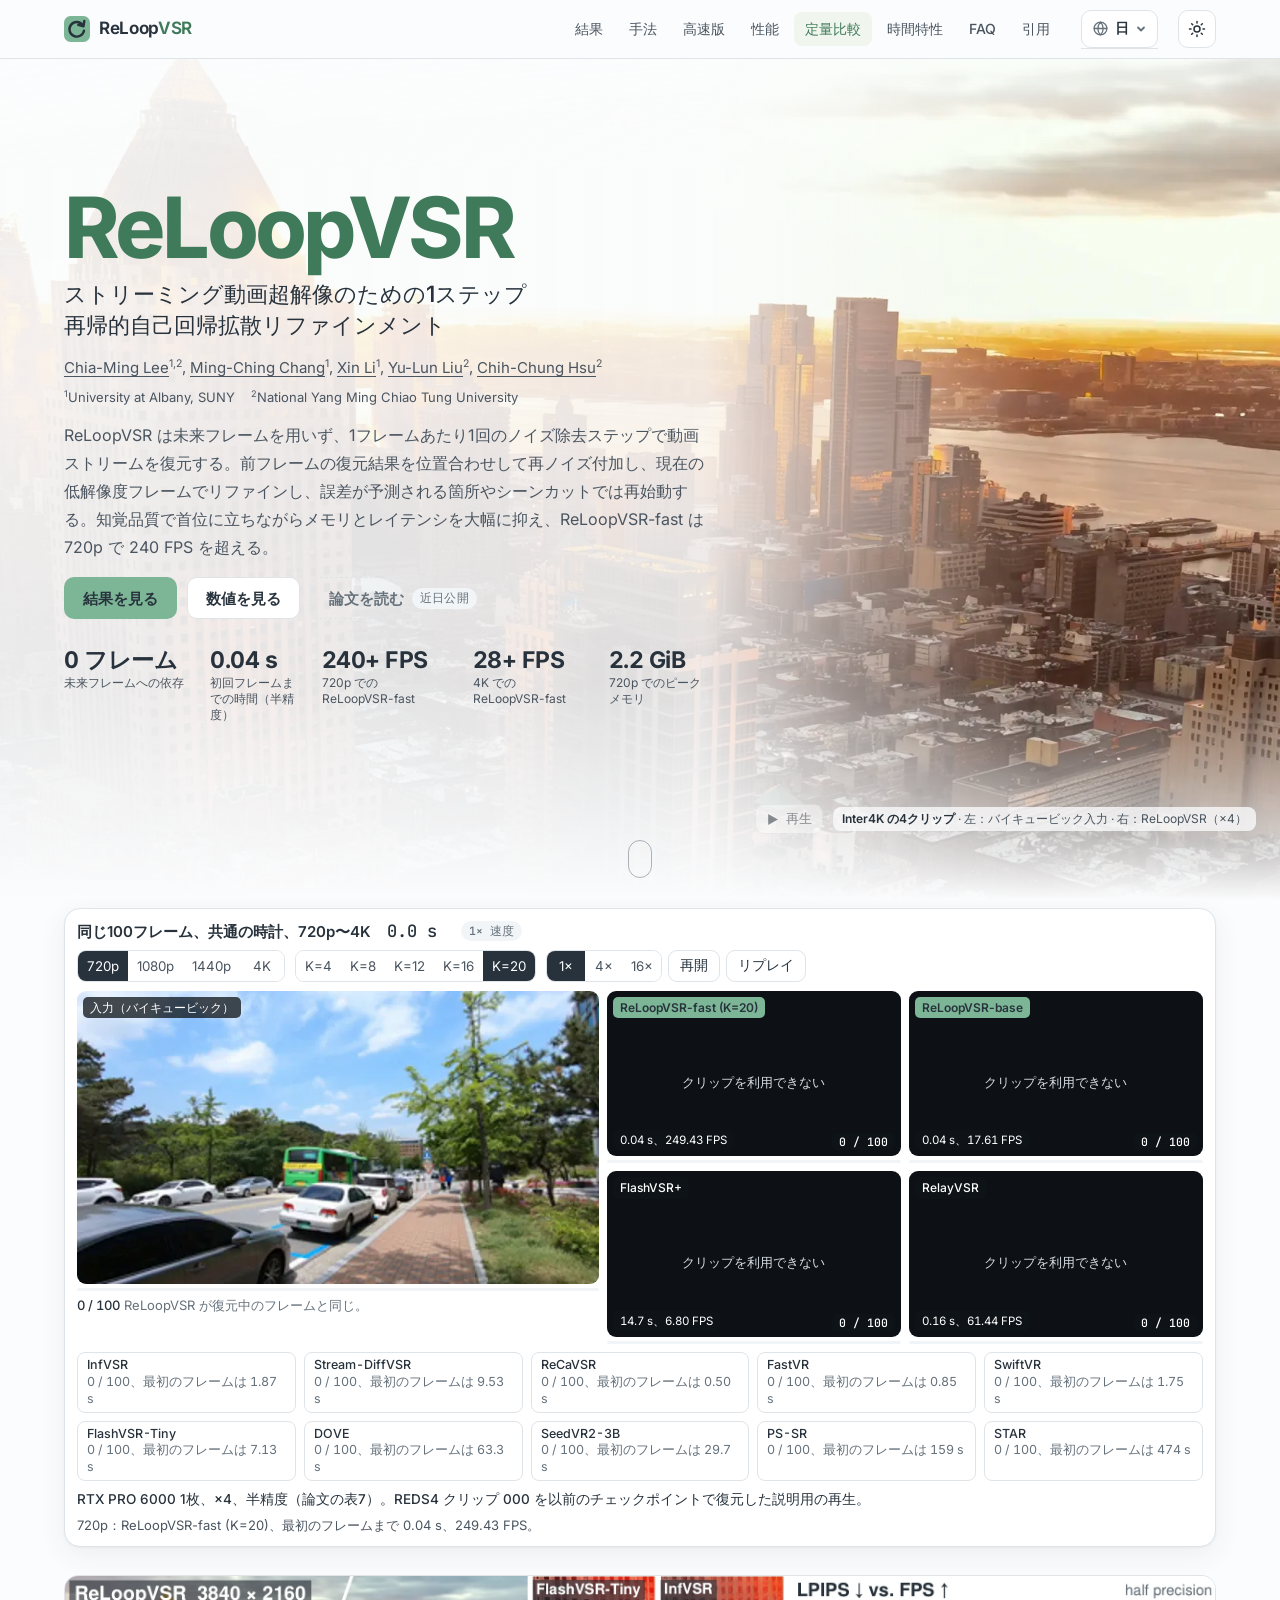
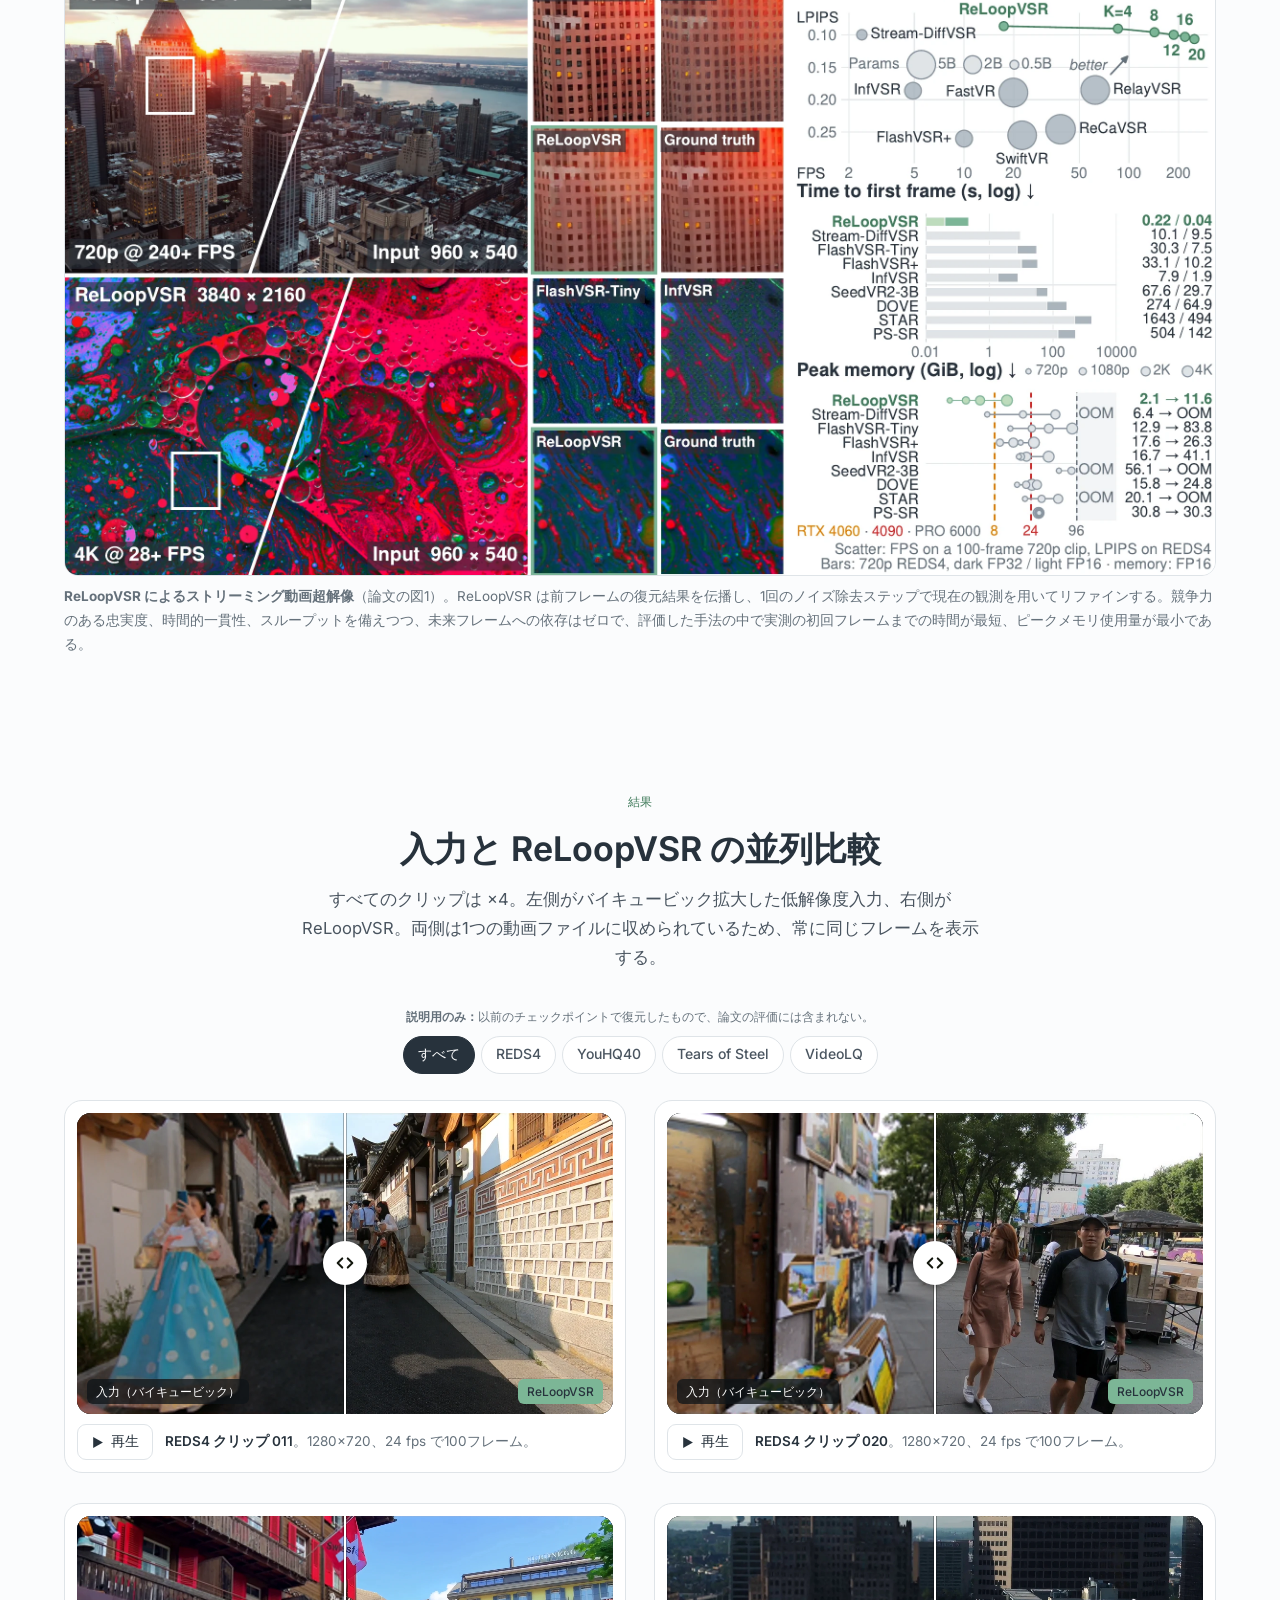
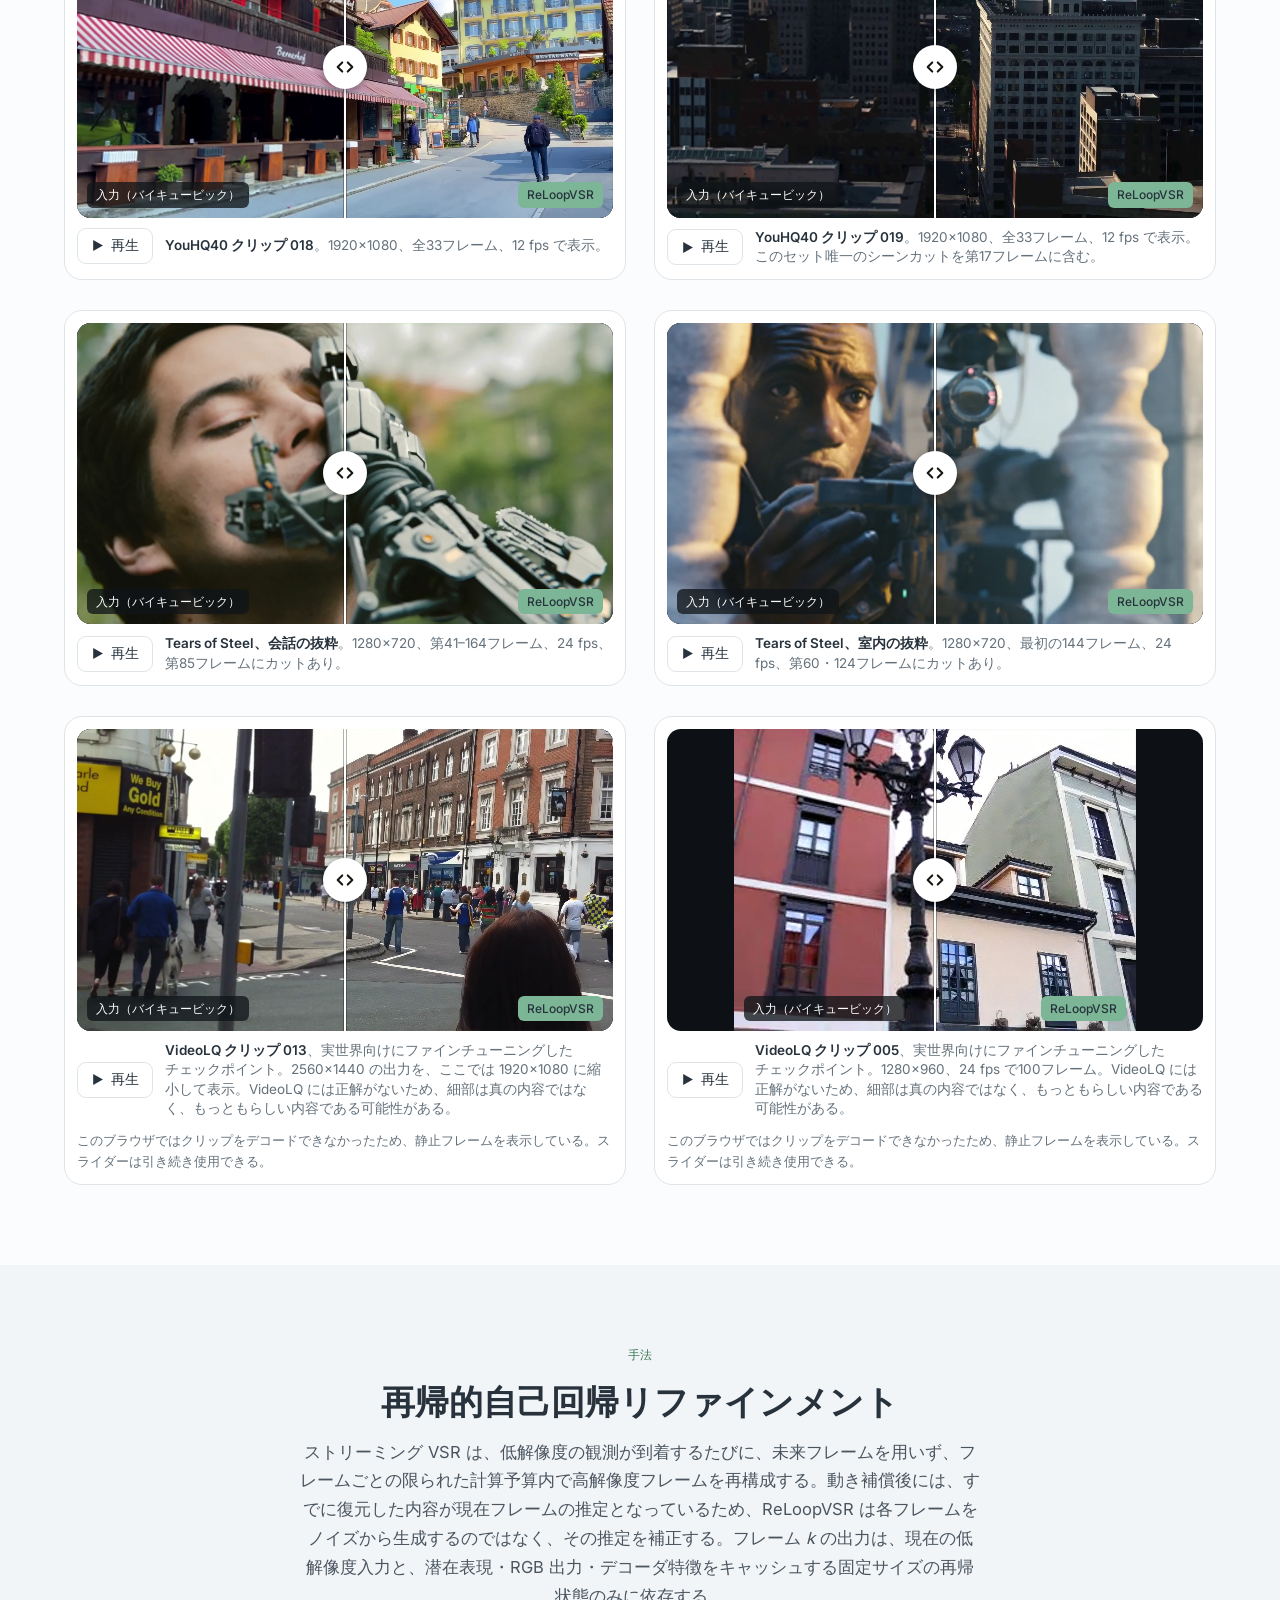
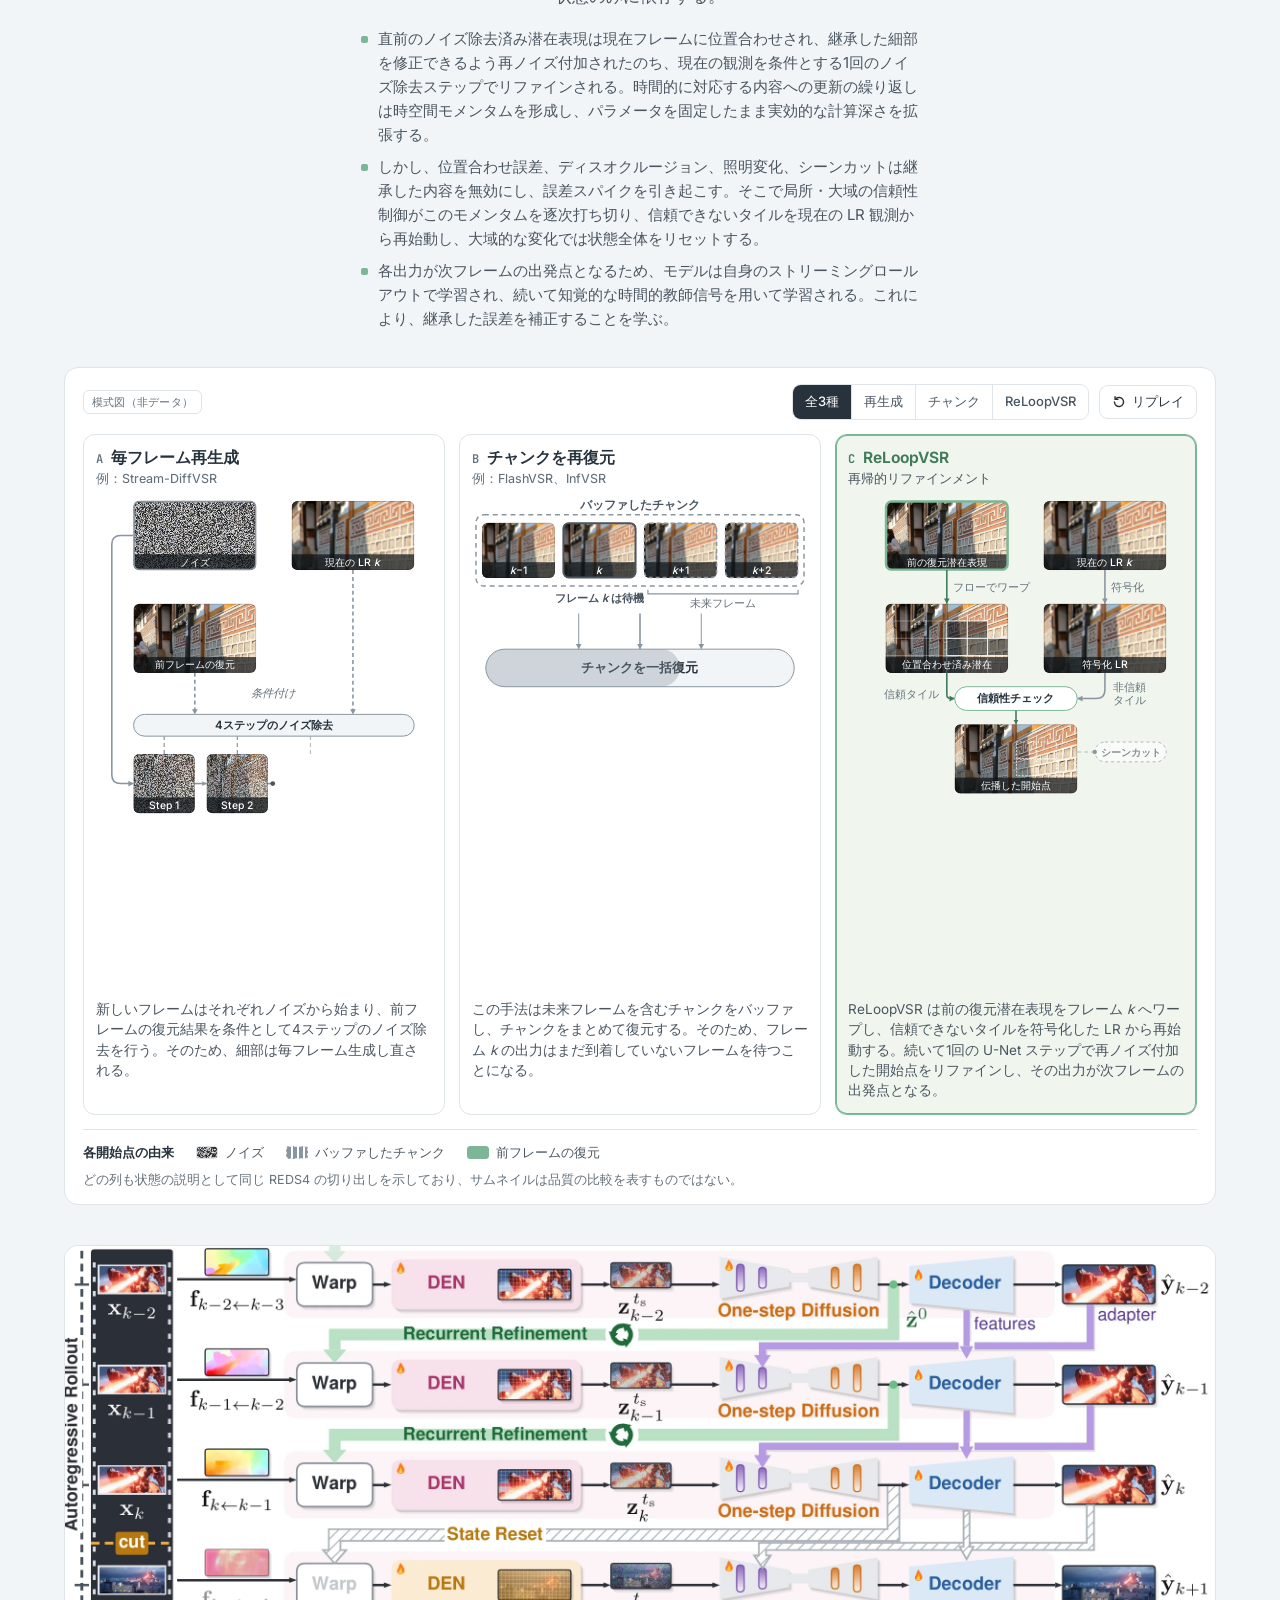
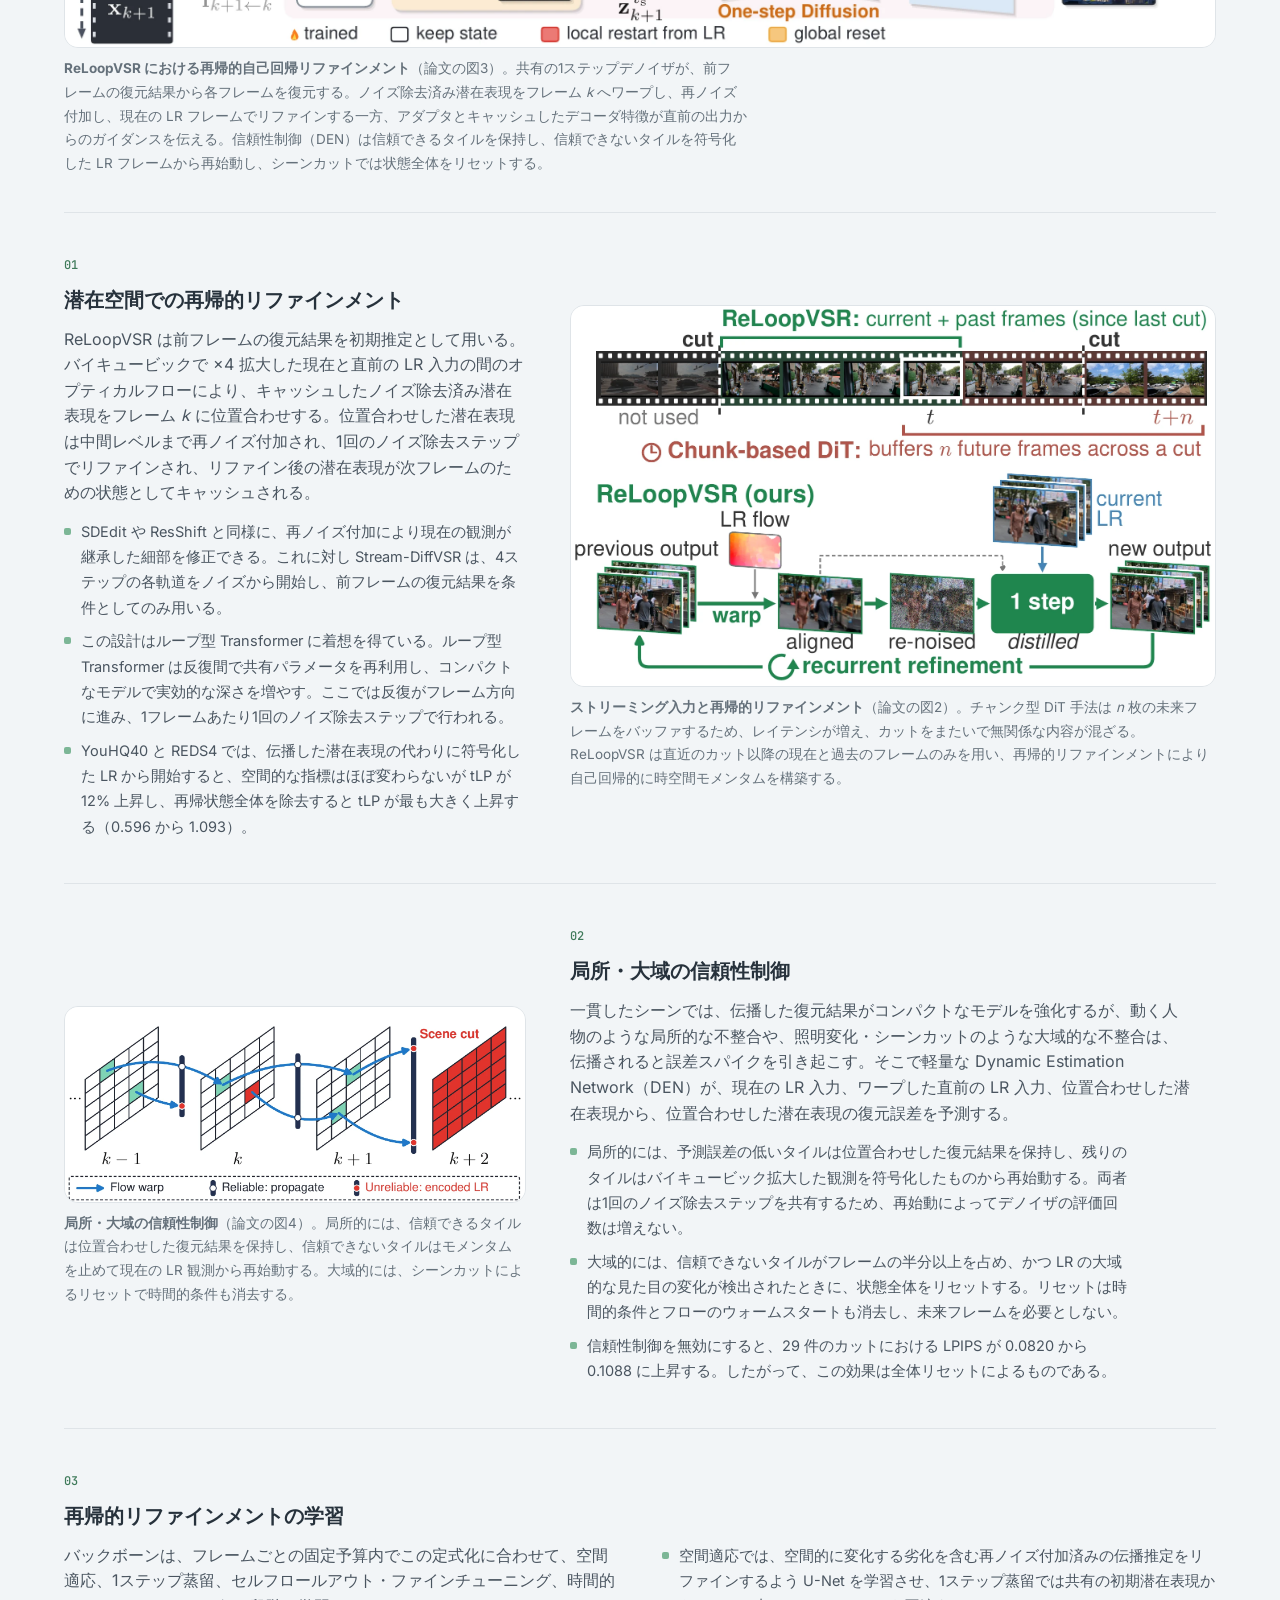
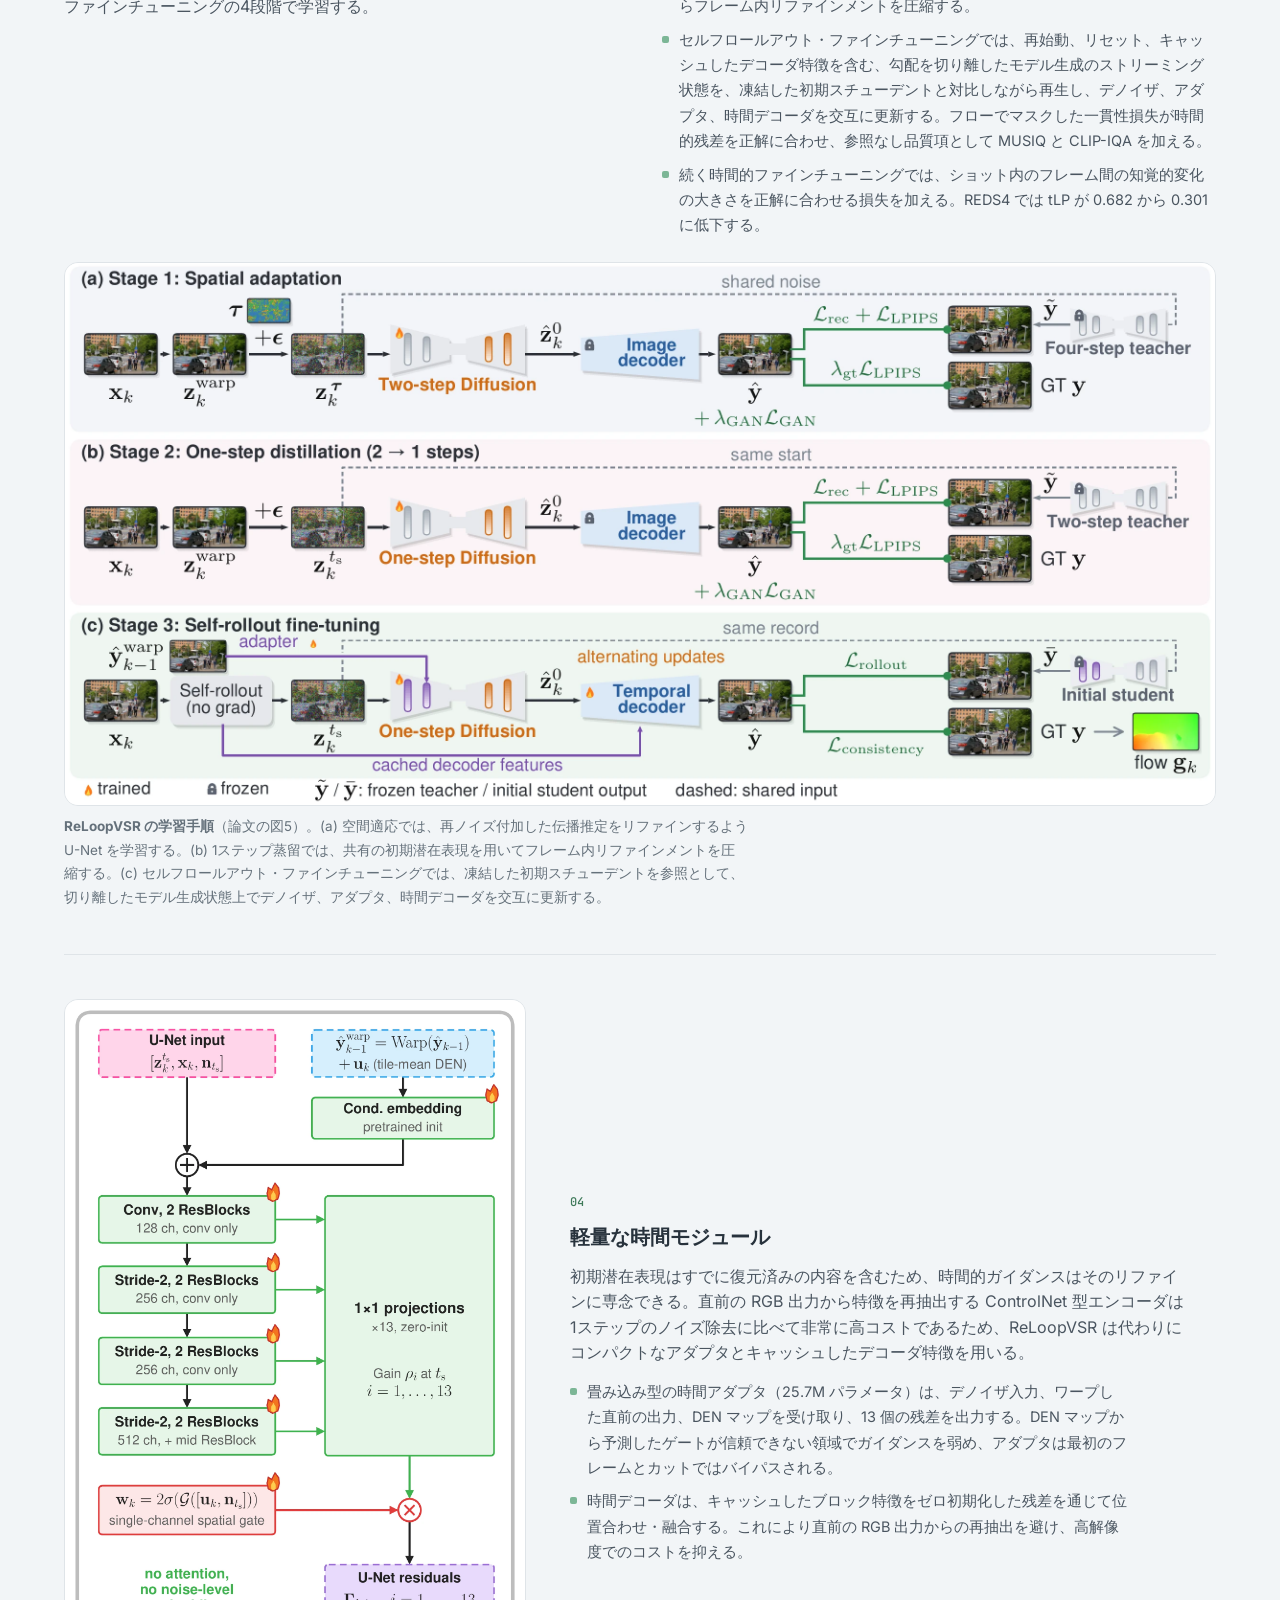
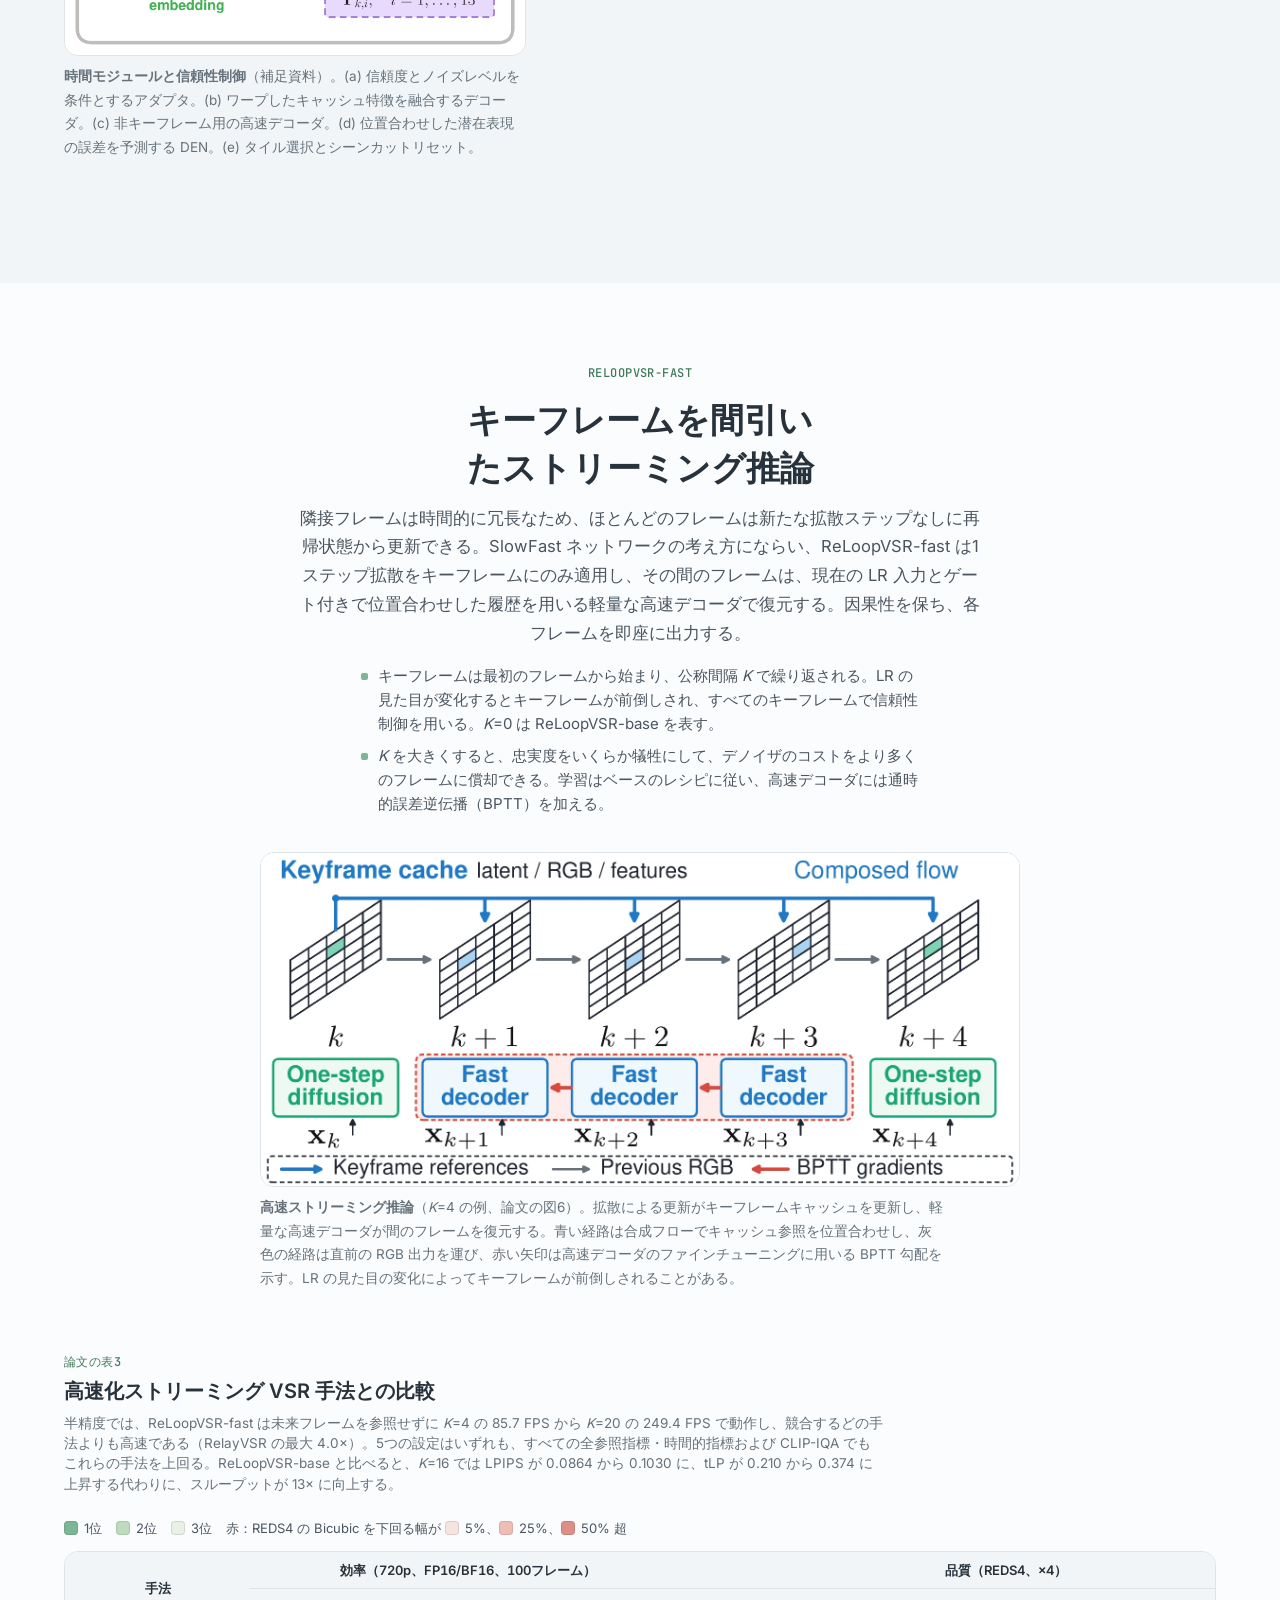
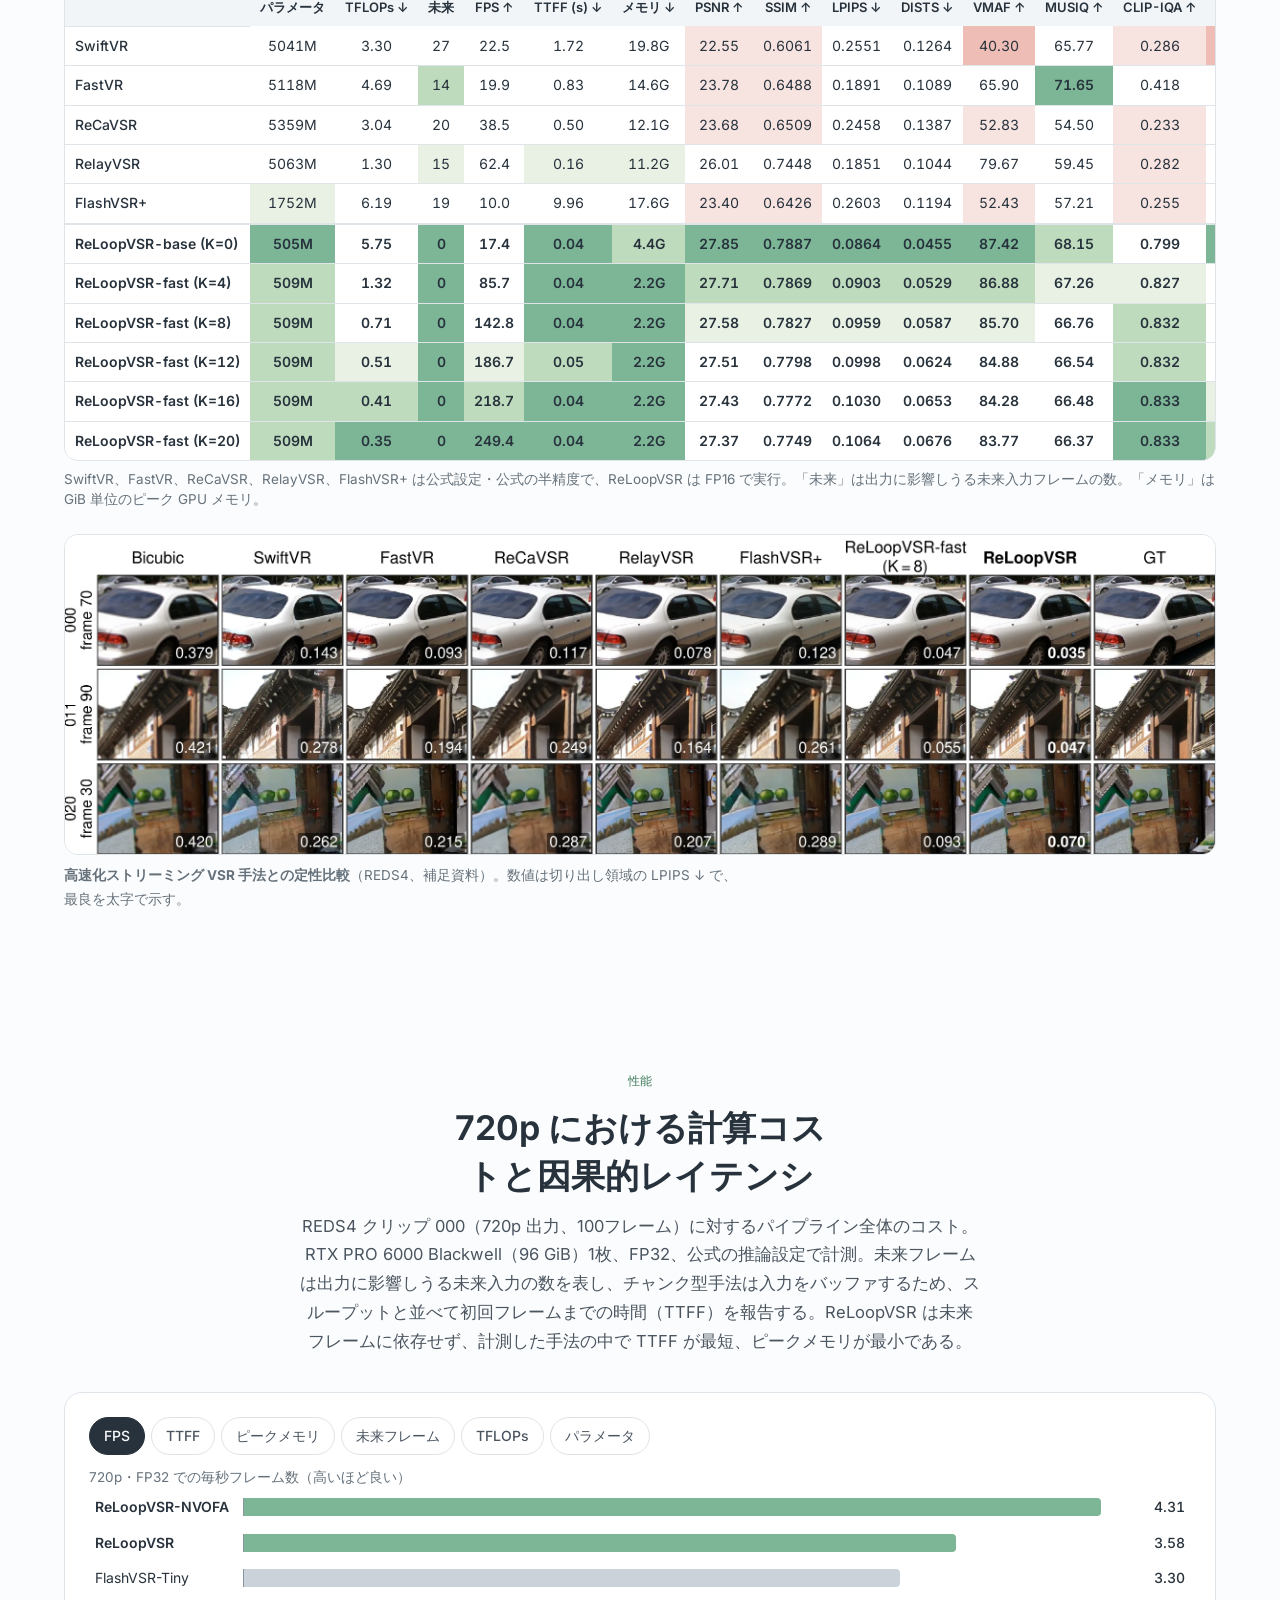
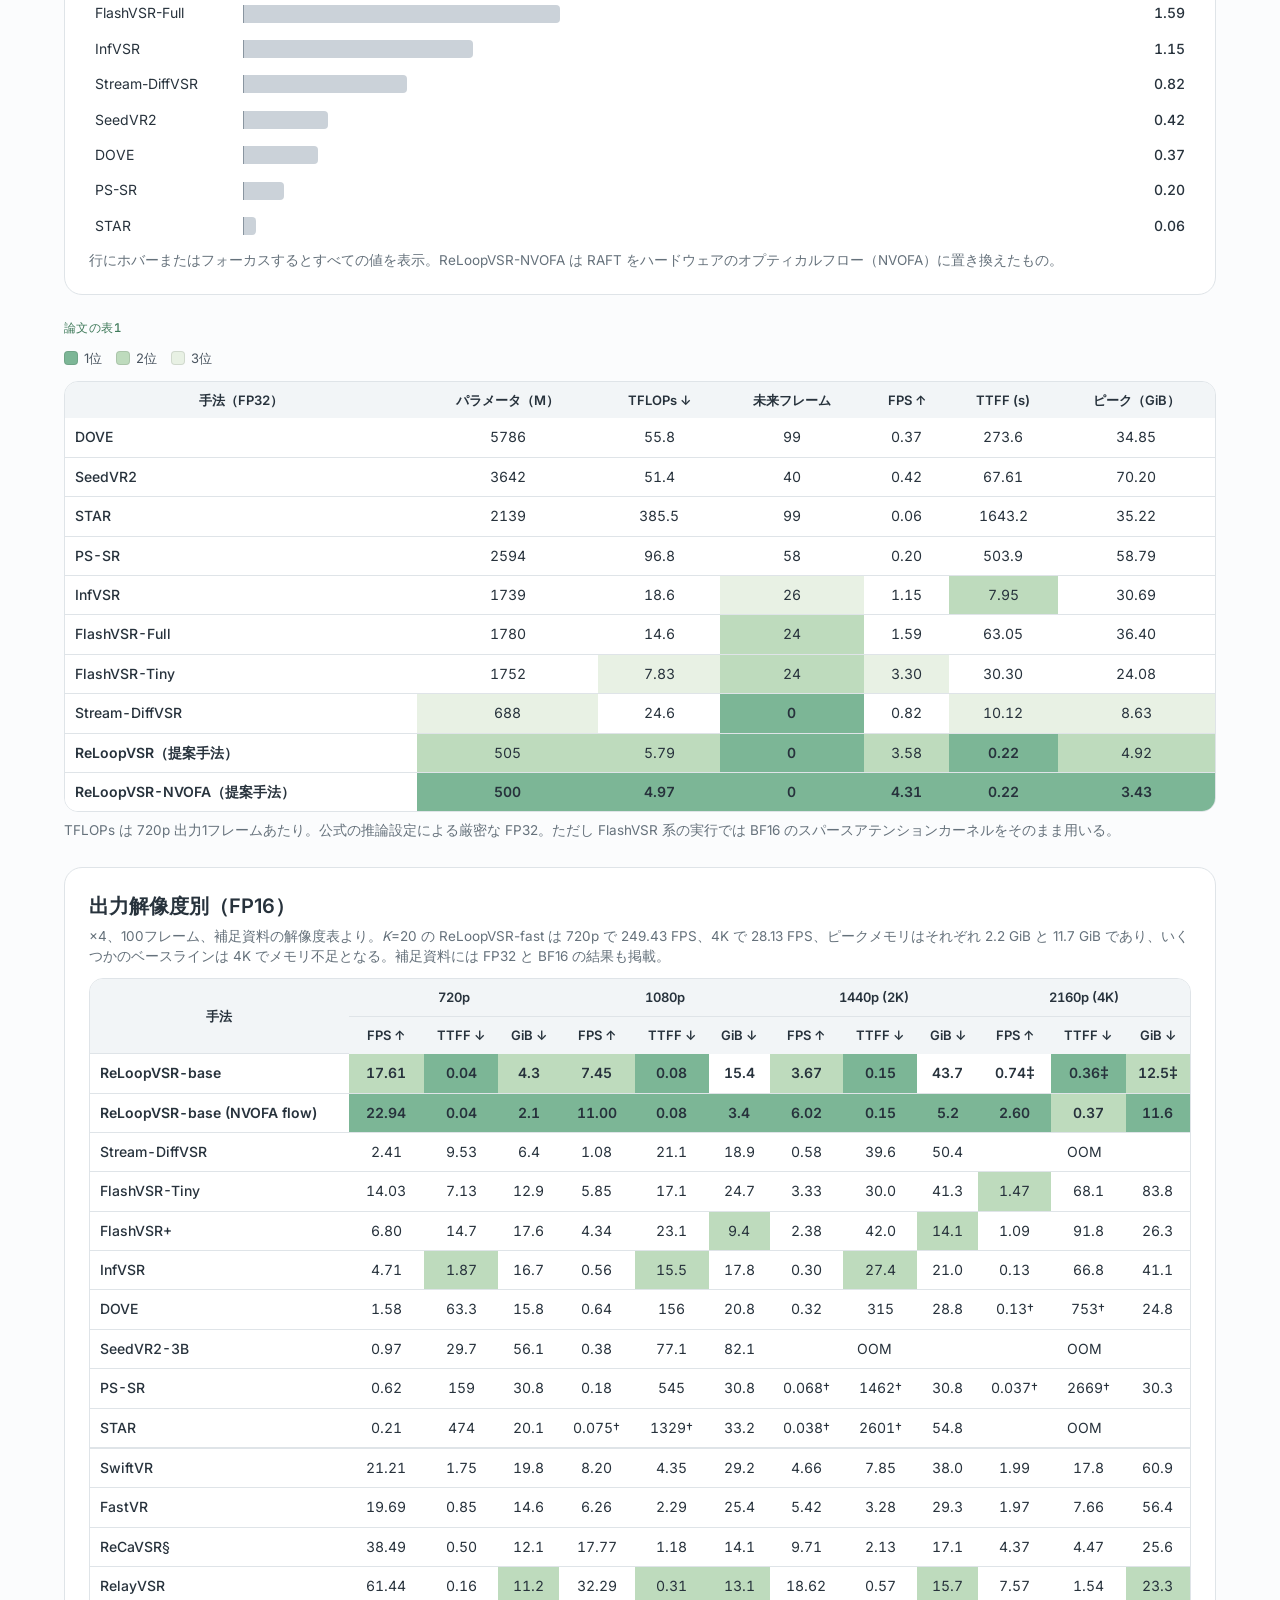
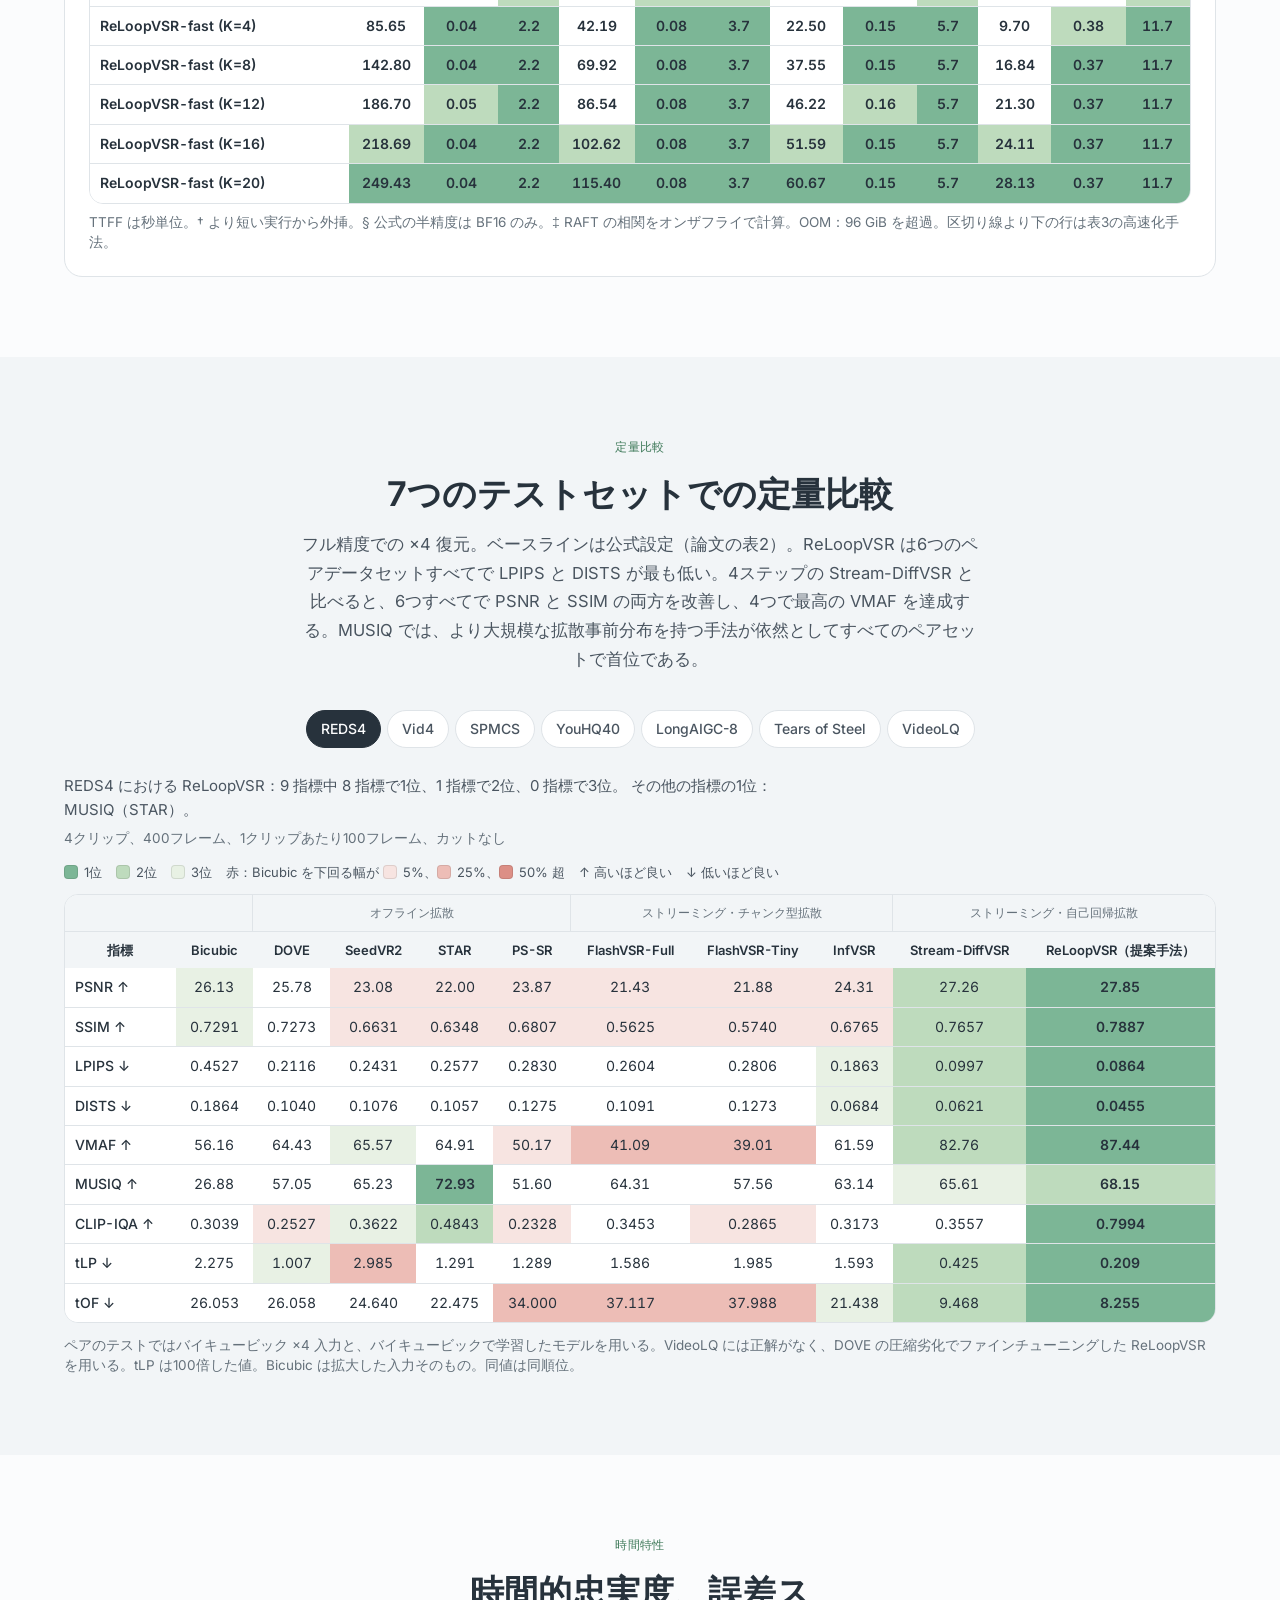
==== ja/index.html @ c203b6e7 "Add Simplified Chinese, Traditional Chinese, Japanese and Korean pages with a language switcher Stat" ====
<!doctype html>
<html lang="ja">
<head>
<meta charset="utf-8">
<meta name="viewport" content="width=device-width,initial-scale=1,viewport-fit=cover">
<title>ReLoopVSR：ストリーミング動画超解像のための1ステップ再帰的自己回帰拡散リファインメント</title>
<meta name="description" content="ReLoopVSR：ストリーミング動画超解像のための1ステップ再帰的自己回帰拡散リファインメント。結果、手法、計算コスト、ベンチマーク。">
<meta name="robots" content="noindex">
<!--i18n-head-->
<link rel="canonical" href="https://ming053l.github.io/ReLoopVSR/ja/">
<link rel="alternate" hreflang="en" href="https://ming053l.github.io/ReLoopVSR/">
<link rel="alternate" hreflang="zh-Hans" href="https://ming053l.github.io/ReLoopVSR/zh-Hans/">
<link rel="alternate" hreflang="zh-Hant" href="https://ming053l.github.io/ReLoopVSR/zh-Hant/">
<link rel="alternate" hreflang="ja" href="https://ming053l.github.io/ReLoopVSR/ja/">
<link rel="alternate" hreflang="ko" href="https://ming053l.github.io/ReLoopVSR/ko/">
<link rel="alternate" hreflang="x-default" href="https://ming053l.github.io/ReLoopVSR/">
<meta property="og:type" content="website">
<meta property="og:site_name" content="ReLoopVSR">
<meta property="og:title" content="ReLoopVSR：ストリーミング動画超解像のための1ステップ再帰的自己回帰拡散リファインメント">
<meta property="og:description" content="ReLoopVSR：ストリーミング動画超解像のための1ステップ再帰的自己回帰拡散リファインメント。結果、手法、計算コスト、ベンチマーク。">
<meta property="og:url" content="https://ming053l.github.io/ReLoopVSR/ja/">
<meta property="og:locale" content="ja_JP">
<meta property="og:locale:alternate" content="en_US">
<meta property="og:locale:alternate" content="zh_CN">
<meta property="og:locale:alternate" content="zh_TW">
<meta property="og:locale:alternate" content="ko_KR">
<!--/i18n-head-->
<link rel="icon" href="data:image/svg+xml,%3Csvg xmlns='http://www.w3.org/2000/svg' viewBox='0 0 32 32'%3E%3Crect width='32' height='32' rx='8' fill='%237CB696'/%3E%3Cpath d='M23 11a9 9 0 1 0 1.6 7' fill='none' stroke='%2327323c' stroke-width='3' stroke-linecap='round'/%3E%3Cpath d='m25 6-1 6.6-6.4-1.6' fill='none' stroke='%2327323c' stroke-width='3' stroke-linecap='round' stroke-linejoin='round'/%3E%3C/svg%3E">
<script>try{var t=localStorage.getItem('dv-theme');if(t==='light'||t==='dark')document.documentElement.setAttribute('data-theme',t)}catch(e){}</script>
<link rel="stylesheet" href="../assets/style.css?v=20261118i18n">
<link rel="stylesheet" href="../assets/schematic.css?v=20261110c">
<style>#race-chips{grid-column:1/-1;grid-template-columns:repeat(5,minmax(0,1fr));margin-top:0}@media (max-width:760px){#race-chips{grid-template-columns:repeat(2,minmax(0,1fr))}}.rp.oom .rv{opacity:.55}.race-ctl .seg+.seg{margin-left:4px}.note.illus{font-size:12px;text-align:center;margin:6px auto 10px;max-width:none}#race-cap{margin-top:4px;font-size:13px;color:var(--ink-2)}.seg[data-g=res] button,.seg[data-g=k] button{width:auto;min-width:44px;padding:0 9px}</style>
</head>
<body>
<a class="skip" href="#main">本文へスキップ</a>
<header class="nav"><div class="wrap">
  <a class="brand" translate="no" href="#top" aria-label="ReLoopVSR、ページ先頭へ">
    <svg viewBox="0 0 32 32" aria-hidden="true"><rect width="32" height="32" rx="8" fill="#7CB696"/><path d="M23 11a9 9 0 1 0 1.6 7" fill="none" stroke="#27323c" stroke-width="3" stroke-linecap="round"/><path d="m25 6-1 6.6-6.4-1.6" fill="none" stroke="#27323c" stroke-width="3" stroke-linecap="round" stroke-linejoin="round"/></svg>
    <span>ReLoop<b>VSR</b></span></a>
  <nav class="links" aria-label="セクション">
    <a href="#results">結果</a><a href="#method">手法</a><a href="#fast">高速版</a><a href="#performance">性能</a><a href="#benchmarks">定量比較</a><a href="#temporal">時間特性</a><a href="#faq">FAQ</a><a href="#citation">引用</a>
  </nav>
  <!--i18n-switcher--><details class="lang" id="lang" translate="no"><summary aria-label="言語: 日本語" title="言語"><svg viewBox="0 0 24 24" fill="none" stroke="currentColor" stroke-width="1.8" stroke-linecap="round" stroke-linejoin="round" aria-hidden="true"><circle cx="12" cy="12" r="9"/><path d="M3 12h18M12 3c2.5 2.6 3.8 5.6 3.8 9s-1.3 6.4-3.8 9M12 3c-2.5 2.6-3.8 5.6-3.8 9s1.3 6.4 3.8 9"/></svg><span>日</span><svg class="chev" viewBox="0 0 12 12" fill="none" stroke="currentColor" stroke-width="1.8" stroke-linecap="round" stroke-linejoin="round" aria-hidden="true"><path d="m3 4.5 3 3 3-3"/></svg></summary><ul class="lang-menu"><li><a href="../" hreflang="en" lang="en"><b>EN</b>English</a></li><li><a href="../zh-Hans/" hreflang="zh-Hans" lang="zh-Hans"><b>简</b>简体中文</a></li><li><a href="../zh-Hant/" hreflang="zh-Hant" lang="zh-Hant"><b>繁</b>繁體中文</a></li><li><a href="../ja/" hreflang="ja" lang="ja" aria-current="page"><b>日</b>日本語</a></li><li><a href="../ko/" hreflang="ko" lang="ko"><b>한</b>한국어</a></li></ul></details><!--/i18n-switcher-->
  <button class="icon-btn" id="theme" type="button" aria-label="テーマ切替">
    <svg class="i-sun" viewBox="0 0 24 24" fill="none" stroke="currentColor" stroke-width="2" stroke-linecap="round" aria-hidden="true"><circle cx="12" cy="12" r="4"/><path d="M12 2v2M12 20v2M4.9 4.9l1.4 1.4M17.7 17.7l1.4 1.4M2 12h2M20 12h2M4.9 19.1l1.4-1.4M17.7 6.3l1.4-1.4"/></svg>
    <svg class="i-moon" viewBox="0 0 24 24" fill="none" stroke="currentColor" stroke-width="2" stroke-linecap="round" stroke-linejoin="round" aria-hidden="true"><path d="M20 14.5A8.5 8.5 0 0 1 9.5 4 8.5 8.5 0 1 0 20 14.5z"/></svg>
  </button>
</div></header>
<div id="tip" hidden></div>

<main id="main">
<div class="hero" id="top">
  <div class="hero-view" data-clip="hero" data-desc="Inter4K の4クリップ（都市の空撮、ハニカム状の階段、バラ）。バイキュービック拡大した入力と ReLoopVSR の出力に分割して表示"><img class="hero-poster" src="../media/poster/hero_split.webp?v=20261118r" width="1920" height="1080" alt="" fetchpriority="high" decoding="async"></div>
  <div class="hero-fade" aria-hidden="true"></div>
  <div class="hero-inner wrap"><div class="hero-text">
    <h1 class="hero-title"><em>ReLoopVSR</em><span class="vh">：</span><span class="hero-sub">ストリーミング動画超解像のための<span class="nb">1ステップ</span>再帰的自己回帰拡散リファインメント</span></h1>
    <p class="authors" translate="no"><a href="https://ming053l.github.io/" target="_blank" rel="noopener">Chia-Ming Lee</a><sup>1,2</sup>, <a href="https://mingching.github.io/" target="_blank" rel="noopener">Ming-Ching Chang</a><sup>1</sup>, <a href="https://scholar.google.com/citations?user=gMBvzGoAAAAJ&amp;hl=en" target="_blank" rel="noopener">Xin Li</a><sup>1</sup>, <a href="https://yulunalexliu.github.io/" target="_blank" rel="noopener">Yu-Lun Liu</a><sup>2</sup>, <a href="https://cchsu.info/" target="_blank" rel="noopener">Chih-Chung Hsu</a><sup>2</sup></p>
    <p class="affil" translate="no"><span><sup>1</sup>University at Albany, SUNY</span>&nbsp;&nbsp;&nbsp; <span><sup>2</sup>National Yang Ming Chiao Tung University</span></p>
    <p class="lede">ReLoopVSR は未来フレームを用いず、1フレームあたり1回のノイズ除去ステップで動画ストリームを復元する。前フレームの復元結果を位置合わせして再ノイズ付加し、現在の低解像度フレームでリファインし、誤差が予測される箇所やシーンカットでは再始動する。知覚品質で首位に立ちながらメモリとレイテンシを大幅に抑え、ReLoopVSR-fast は 720p で 240 FPS を超える。</p>
    <div class="btns">
      <a class="btn btn-p" href="#results">結果を見る</a>
      <a class="btn btn-s" href="#benchmarks">数値を見る</a>
      <button class="btn" type="button" disabled>論文を読む <small>近日公開</small></button>
    </div>
  <div class="stats hero-stats" role="list" aria-label="主な実測値">
    <div role="listitem"><b>0 フレーム</b><span>未来フレームへの依存</span></div>
    <div role="listitem"><b>0.04 s</b><span>初回フレームまでの時間（半精度）</span></div>
    <div role="listitem"><b>240+ FPS</b><span>720p での ReLoopVSR-fast</span></div>
    <div role="listitem"><b>28+ FPS</b><span>4K での ReLoopVSR-fast</span></div>
    <div role="listitem"><b>2.2 GiB</b><span>720p でのピークメモリ</span></div>
  </div>
  </div></div>
  <div class="hero-cap"><button class="play" id="hero-play" type="button" aria-label="このクリップを一時停止"><svg viewBox="0 0 12 12" fill="currentColor" aria-hidden="true"><path d="M2 1h3v10H2zM7 1h3v10H7z"/></svg><span>一時停止</span></button><span id="hero-cap"><b>Inter4K の4クリップ</b> · 左：バイキュービック入力 · 右：ReLoopVSR（×4）</span></div>
  <a class="scroll-cue" href="#race" aria-label="スピードレースへスクロール"><span></span></a>
</div>
<div class="hero-after"><div class="wrap">
  <section class="race" id="race" aria-labelledby="race-h">
    <div class="race-top">
      <h2 id="race-h" class="race-title">同じ100フレーム、共通の時計、720p〜4K</h2>
      <div class="clock"><span class="vh">計測された経過時間：</span><b id="race-clock">0.0 s</b><span id="race-speed-note" class="pill">1× 速度</span></div>
      <div class="race-ctl">
        <div class="seg" data-g="res" role="group" aria-label="計時に用いた出力解像度"><button type="button" aria-pressed="true">720p</button><button type="button" aria-pressed="false">1080p</button><button type="button" aria-pressed="false">1440p</button><button type="button" aria-pressed="false">4K</button></div>
        <div class="seg" data-g="k" role="group" aria-label="ReLoopVSR-fast のキーフレーム間隔"><button type="button" aria-pressed="false">K=4</button><button type="button" aria-pressed="false">K=8</button><button type="button" aria-pressed="false">K=12</button><button type="button" aria-pressed="false">K=16</button><button type="button" aria-pressed="true">K=20</button></div>
        <div class="seg" data-g="speed" role="group" aria-label="レースの再生速度"><button type="button" data-s="1" aria-pressed="true">1×</button><button type="button" data-s="4" aria-pressed="false">4×</button><button type="button" data-s="16" aria-pressed="false">16×</button></div>
        <button class="play" id="race-pause" type="button">一時停止</button><button class="play" id="race-replay" type="button">リプレイ</button>
      </div>
    </div>
    <div class="race-grid">
      <div class="rp rp-in" data-m="input"><div class="rv"><video muted playsinline preload="none" poster="../media/poster/race_input.webp" tabindex="-1" aria-label="入力ストリーム、REDS4 クリップ 000、バイキュービック拡大" data-src="../media/race/input.mp4"></video><span class="rn">入力（バイキュービック）</span></div>
        <div class="rm"><div class="rb"><i></i></div><p><b class="rc">0 / 100</b> <span id="race-in-note">ReLoopVSR が復元中のフレームと同じ。</span></p></div></div>
      <div class="rps" id="race-panels"></div>
      <div class="chips" id="race-chips" aria-label="その他の評価手法（カウンタのみ）"></div>
    </div>
    <p class="race-label">RTX PRO 6000 1枚、×4、半精度（論文の表7）。REDS4 クリップ 000 を以前のチェックポイントで復元した説明用の再生。</p>
    <p id="race-cap" aria-live="polite"></p>
    <p class="vh">720p では、ReLoopVSR-fast は 0.04 s で最初のフレームを表示し、249 FPS で動作する。</p>
  </section>
  <noscript><p class="note">比較スライダー、グラフ、表には JavaScript が必要。論文の図と本文はそのまま読める。</p></noscript>
  <figure class="fig-wrap teaser"><div class="fig"><a href="../assets/fig/teaser_top.webp?v=20261117f"><img src="../assets/fig/teaser_top.webp?v=20261117f" width="2400" height="1252" loading="lazy" decoding="async" alt="左：960×540 入力から得た ReLoopVSR の 4K 出力2例を入力と分割表示し、それぞれ「720p で 240+ FPS」「4K で 28+ FPS」とラベル付け。中央：FlashVSR-Tiny、InfVSR、ReLoopVSR、正解の切り出し。右：パラメータ数をバブルの大きさとした LPIPS 対 FPS（ReLoopVSR と K=4〜20 の高速設定は低 LPIPS・高 FPS に位置する）、手法ごとの初回フレームまでの時間（ReLoopVSR は FP32 で 0.22 s、FP16 で 0.04 s）、720p〜4K のピークメモリ（ReLoopVSR は 2.1〜11.6 GiB）。"></a></div>
    <figcaption><b>ReLoopVSR によるストリーミング動画超解像</b>（論文の図1）。ReLoopVSR は前フレームの復元結果を伝播し、1回のノイズ除去ステップで現在の観測を用いてリファインする。競争力のある忠実度、時間的一貫性、スループットを備えつつ、未来フレームへの依存はゼロで、評価した手法の中で実測の初回フレームまでの時間が最短、ピークメモリ使用量が最小である。</figcaption></figure>
</div></div>

<section id="results"><div class="wrap">
  <div class="head"><p class="eyebrow">結果</p><h2>入力と ReLoopVSR の並列比較</h2>
  <p>すべてのクリップは ×4。左側がバイキュービック拡大した低解像度入力、右側が ReLoopVSR。両側は1つの動画ファイルに収められているため、常に同じフレームを表示する。</p></div>
  <p class="note illus"><b>説明用のみ：</b>以前のチェックポイントで復元したもので、論文の評価には含まれない。</p>
  <div id="show-tabs" class="tabs"></div>
  <div id="showcase" class="grid2">
    <article class="card" data-ds="REDS4"><div class="cmp" data-clip="reds_011" data-desc="伝統的な塀に囲まれた路地と柄物のドレスを着た来訪者、REDS4 クリップ 011" data-cap="<b>REDS4 クリップ 011</b>。1280×720、24 fps で100フレーム。"></div></article>
    <article class="card" data-ds="REDS4"><div class="cmp" data-clip="reds_020" data-desc="絵画を並べた露店と通行人、REDS4 クリップ 020" data-cap="<b>REDS4 クリップ 020</b>。1280×720、24 fps で100フレーム。"></div></article>
    <article class="card" data-ds="YouHQ40"><div class="cmp" data-clip="youhq_018" data-desc="道路沿いに縞模様の日除けが並ぶホテルの外観、YouHQ40 クリップ 018" data-cap="<b>YouHQ40 クリップ 018</b>。1920×1080、全33フレーム、12 fps で表示。"></div></article>
    <article class="card" data-ds="YouHQ40"><div class="cmp" data-clip="youhq_019" data-desc="高層ビルが並ぶ都市の空撮、YouHQ40 クリップ 019" data-cap="<b>YouHQ40 クリップ 019</b>。1920×1080、全33フレーム、12 fps で表示。このセット唯一のシーンカットを第17フレームに含む。"></div></article>
    <article class="card" data-ds="Tears of Steel"><div class="cmp" data-clip="tos_dialog" data-desc="映画 Tears of Steel のショット、機械装置を構える男性" data-cap="<b>Tears of Steel、会話の抜粋</b>。1280×720、第41–164フレーム、24 fps、第85フレームにカットあり。"></div></article>
    <article class="card" data-ds="Tears of Steel"><div class="cmp" data-clip="tos_room1" data-desc="映画 Tears of Steel のショット、手すりの陰にいる兵士" data-cap="<b>Tears of Steel、室内の抜粋</b>。1280×720、最初の144フレーム、24 fps、第60・124フレームにカットあり。"></div></article>
    <article class="card" data-ds="VideoLQ"><div class="cmp" data-clip="vlq_013" data-desc="店の看板とれんが造りの建物が並ぶ通り、実世界 VideoLQ クリップ 013" data-cap="<b>VideoLQ クリップ 013</b>、実世界向けにファインチューニングしたチェックポイント。2560×1440 の出力を、ここでは 1920×1080 に縮小して表示。VideoLQ には正解がないため、細部は真の内容ではなく、もっともらしい内容である可能性がある。"></div></article>
    <article class="card" data-ds="VideoLQ"><div class="cmp" data-clip="vlq_005" data-desc="彩色された建物の前に立つ錬鉄製の街灯、実世界 VideoLQ クリップ 005" data-cap="<b>VideoLQ クリップ 005</b>、実世界向けにファインチューニングしたチェックポイント。1280×960、24 fps で100フレーム。VideoLQ には正解がないため、細部は真の内容ではなく、もっともらしい内容である可能性がある。"></div></article>
  </div>
</div></section>

<section id="method" class="alt"><div class="wrap">
  <div class="head"><p class="eyebrow">手法</p><h2>再帰的自己回帰リファインメント</h2>
  <p>ストリーミング VSR は、低解像度の観測が到着するたびに、未来フレームを用いず、フレームごとの限られた計算予算内で高解像度フレームを再構成する。動き補償後には、すでに復元した内容が現在フレームの推定となっているため、ReLoopVSR は各フレームをノイズから生成するのではなく、その推定を補正する。フレーム <i>k</i> の出力は、現在の低解像度入力と、潜在表現・RGB 出力・デコーダ特徴をキャッシュする固定サイズの再帰状態のみに依存する。</p>
  <ul><li>直前のノイズ除去済み潜在表現は現在フレームに位置合わせされ、継承した細部を修正できるよう再ノイズ付加されたのち、現在の観測を条件とする1回のノイズ除去ステップでリファインされる。時間的に対応する内容への更新の繰り返しは時空間モメンタムを形成し、パラメータを固定したまま実効的な計算深さを拡張する。</li><li>しかし、位置合わせ誤差、ディスオクルージョン、照明変化、シーンカットは継承した内容を無効にし、誤差スパイクを引き起こす。そこで局所・大域の信頼性制御がこのモメンタムを逐次打ち切り、信頼できないタイルを現在の LR 観測から再始動し、大域的な変化では状態全体をリセットする。</li><li>各出力が次フレームの出発点となるため、モデルは自身のストリーミングロールアウトで学習され、続いて知覚的な時間的教師信号を用いて学習される。これにより、継承した誤差を補正することを学ぶ。</li></ul></div>
  <figure class="sch" id="schematic" aria-label="3種類の手法がフレーム k をどのように生成するかを比較するアニメーション模式図"></figure>
  <figure class="fig-wrap"><div class="fig"><a href="../assets/fig/method.webp?v=20261117f"><img src="../assets/fig/method.webp?v=20261117f" width="2400" height="838" loading="lazy" decoding="async" alt="連続フレームにわたるパイプライン。各行では、直前のノイズ除去済み潜在表現をオプティカルフローでフレーム k へワープし、信頼性制御により信頼できるタイルを保持するか、残りを符号化した LR フレームから再始動し、結果を再ノイズ付加して共有の1ステップのノイズ除去でリファインし、キャッシュしたデコーダ特徴でデコードする。アダプタは直前の出力からのガイダンスを伝える。シーンカットでは状態をリセットする。"></a></div>
    <figcaption><b>ReLoopVSR における再帰的自己回帰リファインメント</b>（論文の図3）。共有の1ステップデノイザが、前フレームの復元結果から各フレームを復元する。ノイズ除去済み潜在表現をフレーム <i>k</i> へワープし、再ノイズ付加し、現在の LR フレームでリファインする一方、アダプタとキャッシュしたデコーダ特徴が直前の出力からのガイダンスを伝える。信頼性制御（DEN）は信頼できるタイルを保持し、信頼できないタイルを符号化した LR フレームから再始動し、シーンカットでは状態全体をリセットする。</figcaption></figure>

  <div style="margin-top:36px">
  <div class="feature"><div class="ft"><span class="num">01</span><h3>潜在空間での再帰的リファインメント</h3>
    <p>ReLoopVSR は前フレームの復元結果を初期推定として用いる。バイキュービックで ×4 拡大した現在と直前の LR 入力の間のオプティカルフローにより、キャッシュしたノイズ除去済み潜在表現をフレーム <i>k</i> に位置合わせする。位置合わせした潜在表現は中間レベルまで再ノイズ付加され、1回のノイズ除去ステップでリファインされ、リファイン後の潜在表現が次フレームのための状態としてキャッシュされる。</p>
    <ul><li>SDEdit や ResShift と同様に、再ノイズ付加により現在の観測が継承した細部を修正できる。これに対し Stream-DiffVSR は、4ステップの各軌道をノイズから開始し、前フレームの復元結果を条件としてのみ用いる。</li><li>この設計はループ型 Transformer に着想を得ている。ループ型 Transformer は反復間で共有パラメータを再利用し、コンパクトなモデルで実効的な深さを増やす。ここでは反復がフレーム方向に進み、1フレームあたり1回のノイズ除去ステップで行われる。</li><li>YouHQ40 と REDS4 では、伝播した潜在表現の代わりに符号化した LR から開始すると、空間的な指標はほぼ変わらないが tLP が 12% 上昇し、再帰状態全体を除去すると tLP が最も大きく上昇する（0.596 から 1.093）。</li></ul></div>
    <figure class="fig-wrap"><div class="fig"><a href="../assets/fig/recurrent_refinement_schematic.webp?v=20261117f"><img src="../assets/fig/recurrent_refinement_schematic.webp?v=20261117f" width="1600" height="943" loading="lazy" decoding="async" alt="上：2つのシーンカットを含むフィルムストリップ。ReLoopVSR は直近のカット以降の現在と過去のフレームを用いる一方、チャンク型 DiT はカットをまたいで n 枚の未来フレームをバッファする。下：ReLoopVSR は LR フローで直前の出力をワープし、位置合わせした結果を再ノイズ付加し、現在の LR フレームを用いて蒸留済みの1ステップでリファインし、新しい出力を再帰的リファインメントとしてフィードバックする。"></a></div>
    <figcaption><b>ストリーミング入力と再帰的リファインメント</b>（論文の図2）。チャンク型 DiT 手法は <i>n</i> 枚の未来フレームをバッファするため、レイテンシが増え、カットをまたいで無関係な内容が混ざる。ReLoopVSR は直近のカット以降の現在と過去のフレームのみを用い、再帰的リファインメントにより自己回帰的に時空間モメンタムを構築する。</figcaption></figure></div>

  <div class="feature"><div class="ft"><span class="num">02</span><h3>局所・大域の信頼性制御</h3>
    <p>一貫したシーンでは、伝播した復元結果がコンパクトなモデルを強化するが、動く人物のような局所的な不整合や、照明変化・シーンカットのような大域的な不整合は、伝播されると誤差スパイクを引き起こす。そこで軽量な Dynamic Estimation Network（DEN）が、現在の LR 入力、ワープした直前の LR 入力、位置合わせした潜在表現から、位置合わせした潜在表現の復元誤差を予測する。</p>
    <ul><li>局所的には、予測誤差の低いタイルは位置合わせした復元結果を保持し、残りのタイルはバイキュービック拡大した観測を符号化したものから再始動する。両者は1回のノイズ除去ステップを共有するため、再始動によってデノイザの評価回数は増えない。</li><li>大域的には、信頼できないタイルがフレームの半分以上を占め、かつ LR の大域的な見た目の変化が検出されたときに、状態全体をリセットする。リセットは時間的条件とフローのウォームスタートも消去し、未来フレームを必要としない。</li><li>信頼性制御を無効にすると、29 件のカットにおける LPIPS が 0.0820 から 0.1088 に上昇する。したがって、この効果は全体リセットによるものである。</li></ul></div>
    <figure class="fig-wrap"><div class="fig"><a href="../assets/fig/den_motivation.webp?v=20261117f"><img src="../assets/fig/den_motivation.webp?v=20261117f" width="1600" height="679" loading="lazy" decoding="async" alt="信頼性制御の図解。局所的には、信頼できるタイルは位置合わせした復元結果を保持し、信頼できないタイルは現在の LR 観測から再始動する。大域的には、シーンカットで状態をリセットし、時間的条件を消去する。"></a></div>
    <figcaption><b>局所・大域の信頼性制御</b>（論文の図4）。局所的には、信頼できるタイルは位置合わせした復元結果を保持し、信頼できないタイルはモメンタムを止めて現在の LR 観測から再始動する。大域的には、シーンカットによるリセットで時間的条件も消去する。</figcaption></figure></div>

  <div class="feature wide"><div class="ft"><span class="num">03</span><h3>再帰的リファインメントの学習</h3>
    <p>バックボーンは、フレームごとの固定予算内でこの定式化に合わせて、空間適応、1ステップ蒸留、セルフロールアウト・ファインチューニング、時間的ファインチューニングの4段階で学習する。</p>
    <ul><li>空間適応では、空間的に変化する劣化を含む再ノイズ付加済みの伝播推定をリファインするよう U-Net を学習させ、1ステップ蒸留では共有の初期潜在表現からフレーム内リファインメントを圧縮する。</li><li>セルフロールアウト・ファインチューニングでは、再始動、リセット、キャッシュしたデコーダ特徴を含む、勾配を切り離したモデル生成のストリーミング状態を、凍結した初期スチューデントと対比しながら再生し、デノイザ、アダプタ、時間デコーダを交互に更新する。フローでマスクした一貫性損失が時間的残差を正解に合わせ、参照なし品質項として MUSIQ と CLIP-IQA を加える。</li><li>続く時間的ファインチューニングでは、ショット内のフレーム間の知覚的変化の大きさを正解に合わせる損失を加える。REDS4 では tLP が 0.682 から 0.301 に低下する。</li></ul></div>
    <figure class="fig-wrap"><div class="fig"><a href="../assets/fig/fig5_distill.webp?v=20261117f"><img src="../assets/fig/fig5_distill.webp?v=20261117f" width="2400" height="1132" loading="lazy" decoding="async" alt="3パネルからなる学習手順：4ステップの教師に対する空間適応、同じ開始点からの2ステップの教師に対する1ステップ蒸留、そして切り離したセルフロールアウト記録上でデノイザ・アダプタ・時間デコーダを交互に更新するセルフロールアウト・ファインチューニング（凍結した初期スチューデントを参照とし、ロールアウト損失と正解フローに沿った一貫性損失を用いる）。"></a></div>
    <figcaption><b>ReLoopVSR の学習手順</b>（論文の図5）。(a) 空間適応では、再ノイズ付加した伝播推定をリファインするよう U-Net を学習する。(b) 1ステップ蒸留では、共有の初期潜在表現を用いてフレーム内リファインメントを圧縮する。(c) セルフロールアウト・ファインチューニングでは、凍結した初期スチューデントを参照として、切り離したモデル生成状態上でデノイザ、アダプタ、時間デコーダを交互に更新する。</figcaption></figure></div>

  <div class="feature"><div class="ft"><span class="num">04</span><h3>軽量な時間モジュール</h3>
    <p>初期潜在表現はすでに復元済みの内容を含むため、時間的ガイダンスはそのリファインに専念できる。直前の RGB 出力から特徴を再抽出する ControlNet 型エンコーダは1ステップのノイズ除去に比べて非常に高コストであるため、ReLoopVSR は代わりにコンパクトなアダプタとキャッシュしたデコーダ特徴を用いる。</p>
    <ul><li>畳み込み型の時間アダプタ（25.7M パラメータ）は、デノイザ入力、ワープした直前の出力、DEN マップを受け取り、13 個の残差を出力する。DEN マップから予測したゲートが信頼できない領域でガイダンスを弱め、アダプタは最初のフレームとカットではバイパスされる。</li><li>時間デコーダは、キャッシュしたブロック特徴をゼロ初期化した残差を通じて位置合わせ・融合する。これにより直前の RGB 出力からの再抽出を避け、高解像度でのコストを抑える。</li></ul></div>
    <figure class="fig-wrap narrow"><div class="fig"><a href="../assets/fig/adapter_style.webp?v=20261117f"><img src="../assets/fig/adapter_style.webp?v=20261117f" width="1600" height="2281" loading="lazy" decoding="async" alt="時間アダプタ、ワープしたキャッシュ特徴を用いる時間デコーダ、非キーフレーム用の高速デコーダ、DEN 誤差予測器、シーンカットリセットを伴うタイル選択のブロック図。"></a></div>
    <figcaption><b>時間モジュールと信頼性制御</b>（補足資料）。(a) 信頼度とノイズレベルを条件とするアダプタ。(b) ワープしたキャッシュ特徴を融合するデコーダ。(c) 非キーフレーム用の高速デコーダ。(d) 位置合わせした潜在表現の誤差を予測する DEN。(e) タイル選択とシーンカットリセット。</figcaption></figure></div>
  </div>
</div></section>

<section id="fast"><div class="wrap">
  <div class="head"><p class="eyebrow">ReLoopVSR-fast</p><h2>キーフレームを間引いたストリーミング推論</h2>
  <p>隣接フレームは時間的に冗長なため、ほとんどのフレームは新たな拡散ステップなしに再帰状態から更新できる。SlowFast ネットワークの考え方にならい、ReLoopVSR-fast は1ステップ拡散をキーフレームにのみ適用し、その間のフレームは、現在の LR 入力とゲート付きで位置合わせした履歴を用いる軽量な高速デコーダで復元する。因果性を保ち、各フレームを即座に出力する。</p>
  <ul><li>キーフレームは最初のフレームから始まり、公称間隔 <i>K</i> で繰り返される。LR の見た目が変化するとキーフレームが前倒しされ、すべてのキーフレームで信頼性制御を用いる。<i>K</i>=0 は ReLoopVSR-base を表す。</li><li><i>K</i> を大きくすると、忠実度をいくらか犠牲にして、デノイザのコストをより多くのフレームに償却できる。学習はベースのレシピに従い、高速デコーダには通時的誤差逆伝播（BPTT）を加える。</li></ul></div>
  <figure class="fig-wrap narrow"><div class="fig"><a href="../assets/fig/fast_inference.webp?v=20261117f"><img src="../assets/fig/fast_inference.webp?v=20261117f" width="1600" height="703" loading="lazy" decoding="async" alt="連続する5フレーム k〜k+4。フレーム k と k+4 は1ステップ拡散を通り、潜在表現・RGB・特徴のキーフレームキャッシュを更新する。フレーム k+1〜k+3 は、現在の LR フレーム、合成フローで位置合わせしたキーフレーム参照、直前の RGB 出力を受け取る高速デコーダを用いる。赤い矢印は高速デコーダのフレームにわたる BPTT 勾配を示す。"></a></div>
    <figcaption><b>高速ストリーミング推論</b>（<i>K</i>=4 の例、論文の図6）。拡散による更新がキーフレームキャッシュを更新し、軽量な高速デコーダが間のフレームを復元する。青い経路は合成フローでキャッシュ参照を位置合わせし、灰色の経路は直前の RGB 出力を運び、赤い矢印は高速デコーダのファインチューニングに用いる BPTT 勾配を示す。LR の見た目の変化によってキーフレームが前倒しされることがある。</figcaption></figure>
  <div class="sub"><p class="eyebrow">論文の表3</p><h3>高速化ストリーミング VSR 手法との比較</h3>
  <p class="note">半精度では、ReLoopVSR-fast は未来フレームを参照せずに <i>K</i>=4 の 85.7 FPS から <i>K</i>=20 の 249.4 FPS で動作し、競合するどの手法よりも高速である（RelayVSR の最大 4.0×）。5つの設定はいずれも、すべての全参照指標・時間的指標および CLIP-IQA でもこれらの手法を上回る。ReLoopVSR-base と比べると、<i>K</i>=16 では LPIPS が 0.0864 から 0.1030 に、tLP が 0.210 から 0.374 に上昇する代わりに、スループットが 13× に向上する。</p></div>
  <div class="legend"><span><i style="background:#7CB696"></i>1位</span><span><i style="background:#BEDBBD"></i>2位</span><span><i style="background:#E8F1E4"></i>3位</span><span>赤：REDS4 の Bicubic を下回る幅が <i style="background:#F7E4E1"></i>5%、<i style="background:#EDBDB6"></i>25%、<i style="background:#DC8F86"></i>50% 超</span></div>
  <div class="scroll" tabindex="0" role="region" aria-label="高速化ストリーミング比較表（スクロール可）"><table id="stream-table">
    <thead><tr><th scope="col" rowspan="2">手法</th><th scope="colgroup" colspan="6">効率（720p、FP16/BF16、100フレーム）</th><th scope="colgroup" colspan="9">品質（REDS4、×4）</th></tr>
    <tr><th scope="col">パラメータ</th><th scope="col">TFLOPs ↓</th><th scope="col">未来</th><th scope="col">FPS ↑</th><th scope="col">TTFF (s) ↓</th><th scope="col">メモリ ↓</th><th scope="col">PSNR ↑</th><th scope="col">SSIM ↑</th><th scope="col">LPIPS ↓</th><th scope="col">DISTS ↓</th><th scope="col">VMAF ↑</th><th scope="col">MUSIQ ↑</th><th scope="col">CLIP-IQA ↑</th><th scope="col">tLP ↓</th><th scope="col">tOF ↓</th></tr></thead>
    <tbody></tbody></table></div>
  <p class="note" style="margin-top:8px">SwiftVR、FastVR、ReCaVSR、RelayVSR、FlashVSR+ は公式設定・公式の半精度で、ReLoopVSR は FP16 で実行。「未来」は出力に影響しうる未来入力フレームの数。「メモリ」は GiB 単位のピーク GPU メモリ。</p>
  <figure class="fig-wrap"><div class="fig"><a href="../assets/fig/qualitative_accel.webp?v=20261117f"><img src="../assets/fig/qualitative_accel.webp?v=20261117f" width="2400" height="667" loading="lazy" decoding="async" alt="REDS4 クリップ 000、011、020 の切り出し（Bicubic、SwiftVR、FastVR、ReCaVSR、RelayVSR、FlashVSR+、K=8 の ReLoopVSR-fast、ReLoopVSR、正解）。各切り出しに LPIPS を付記。3つの切り出しすべてで ReLoopVSR の LPIPS が最も低く、ReLoopVSR-fast が2番目に低い。"></a></div>
    <figcaption><b>高速化ストリーミング VSR 手法との定性比較</b>（REDS4、補足資料）。数値は切り出し領域の LPIPS ↓ で、最良を太字で示す。</figcaption></figure>
</div></section>

<section id="performance"><div class="wrap">
  <div class="head"><p class="eyebrow">性能</p><h2>720p における計算コストと因果的レイテンシ</h2>
  <p>REDS4 クリップ 000（720p 出力、100フレーム）に対するパイプライン全体のコスト。RTX PRO 6000 Blackwell（96 GiB）1枚、FP32、公式の推論設定で計測。未来フレームは出力に影響しうる未来入力の数を表し、チャンク型手法は入力をバッファするため、スループットと並べて初回フレームまでの時間（TTFF）を報告する。ReLoopVSR は未来フレームに依存せず、計測した手法の中で TTFF が最短、ピークメモリが最小である。</p></div>
  <div class="stack">
    <div class="panel">
      <div id="eff-tabs" class="tabs" style="justify-content:flex-start;margin-bottom:12px"></div>
      <p class="note" id="eff-label" aria-live="polite"></p>
      <div class="bars" id="eff-bars" role="list" aria-label="手法を良い順に並べたもの"></div>
      <p class="note axisn">行にホバーまたはフォーカスするとすべての値を表示。ReLoopVSR-NVOFA は RAFT をハードウェアのオプティカルフロー（NVOFA）に置き換えたもの。</p>
    </div>
    <div>
      <p class="eyebrow" style="margin-bottom:6px">論文の表1</p>
      <div class="legend" aria-hidden="true"><span><i style="background:#7CB696"></i>1位</span><span><i style="background:#BEDBBD"></i>2位</span><span><i style="background:#E8F1E4"></i>3位</span></div>
      <div class="scroll" tabindex="0" role="region" aria-label="コスト表（スクロール可）"><table id="eff-table"><thead><tr><th scope="col">手法（FP32）</th><th scope="col">パラメータ（M）</th><th scope="col">TFLOPs ↓</th><th scope="col">未来フレーム</th><th scope="col">FPS ↑</th><th scope="col">TTFF (s)</th><th scope="col">ピーク（GiB）</th></tr></thead><tbody></tbody></table></div>
      <p class="note" style="margin-top:8px">TFLOPs は 720p 出力1フレームあたり。公式の推論設定による厳密な FP32。ただし FlashVSR 系の実行では BF16 のスパースアテンションカーネルをそのまま用いる。</p>
    </div>
    <div class="panel">
      <h3 style="margin-bottom:6px">出力解像度別（FP16）</h3>
      <p class="note" style="margin-bottom:12px">×4、100フレーム、補足資料の解像度表より。<i>K</i>=20 の ReLoopVSR-fast は 720p で 249.43 FPS、4K で 28.13 FPS、ピークメモリはそれぞれ 2.2 GiB と 11.7 GiB であり、いくつかのベースラインは 4K でメモリ不足となる。補足資料には FP32 と BF16 の結果も掲載。</p>
      <div class="scroll" tabindex="0" role="region" aria-label="解像度表（スクロール可）"><table id="res-table">
      <thead><tr><th scope="col" rowspan="2">手法</th><th scope="colgroup" colspan="3">720p</th><th scope="colgroup" colspan="3">1080p</th><th scope="colgroup" colspan="3">1440p (2K)</th><th scope="colgroup" colspan="3">2160p (4K)</th></tr>
      <tr><th scope="col">FPS ↑</th><th scope="col">TTFF ↓</th><th scope="col">GiB ↓</th><th scope="col">FPS ↑</th><th scope="col">TTFF ↓</th><th scope="col">GiB ↓</th><th scope="col">FPS ↑</th><th scope="col">TTFF ↓</th><th scope="col">GiB ↓</th><th scope="col">FPS ↑</th><th scope="col">TTFF ↓</th><th scope="col">GiB ↓</th></tr></thead>
      <tbody></tbody></table></div>
      <p class="note" style="margin-top:8px">TTFF は秒単位。† より短い実行から外挿。§ 公式の半精度は BF16 のみ。‡ RAFT の相関をオンザフライで計算。OOM：96 GiB を超過。区切り線より下の行は表3の高速化手法。</p>
    </div>
  </div>
</div></section>

<section id="benchmarks" class="alt"><div class="wrap">
  <div class="head"><p class="eyebrow">定量比較</p><h2>7つのテストセットでの定量比較</h2>
  <p>フル精度での ×4 復元。ベースラインは公式設定（論文の表2）。ReLoopVSR は6つのペアデータセットすべてで LPIPS と DISTS が最も低い。4ステップの Stream-DiffVSR と比べると、6つすべてで PSNR と SSIM の両方を改善し、4つで最高の VMAF を達成する。MUSIQ では、より大規模な拡散事前分布を持つ手法が依然としてすべてのペアセットで首位である。</p></div>
  <div id="bench-tabs" class="tabs"></div>
  <p class="sumline" id="bench-sum" aria-live="polite"></p><p class="meta-line" id="bench-meta"></p>
  <div class="legend"><span><i style="background:#7CB696"></i>1位</span><span><i style="background:#BEDBBD"></i>2位</span><span><i style="background:#E8F1E4"></i>3位</span><span>赤：Bicubic を下回る幅が <i style="background:#F7E4E1"></i>5%、<i style="background:#EDBDB6"></i>25%、<i style="background:#DC8F86"></i>50% 超</span><span>↑ 高いほど良い</span><span>↓ 低いほど良い</span></div>
  <div class="scroll" id="bench-table" tabindex="0" role="region" aria-label="ベンチマーク表（スクロール可）"></div>
  <p class="note" style="margin-top:12px">ペアのテストではバイキュービック ×4 入力と、バイキュービックで学習したモデルを用いる。VideoLQ には正解がなく、DOVE の圧縮劣化でファインチューニングした ReLoopVSR を用いる。tLP は100倍した値。Bicubic は拡大した入力そのもの。同値は同順位。</p>
</div></section>

<section id="temporal"><div class="wrap">
  <div class="head"><p class="eyebrow">時間特性</p><h2>時間的忠実度、誤差スパイク、シーンカット</h2>
  <p>時間的評価では、実際のシーン変化を考慮する必要がある。tLP は正解に対するフレーム間の知覚的変化の食い違いを、tOF は復元フレームと正解フレームのオプティカルフローの差を測る。</p></div>
  <div class="tcards">
    <div class="tcard"><b>6つのペアセットすべてで tOF が最小</b><span>ReLoopVSR は SPMCS を除くすべてのペアセットで tLP も最小であり、その tLP は Stream-DiffVSR より 45–61% 低い。</span></div>
    <div class="tcard"><b>LPIPS に明確な上昇傾向なし</b><span>シーンカットを含む500フレームのストリーム全体で、シーンの難しさを考慮すると LPIPS に明確な上昇傾向は見られず、評価した範囲では誤差の蓄積が限定的であることを示唆する。</span></div>
    <div class="tcard"><b>121/121 のカットを検出</b><span>未来フレーム 0 での全編 <i>Tears of Steel</i> ストリームにおける結果。LongAIGC-4 でも同じく未来フレーム 0 で 29/34 のカットペアを検出。</span></div>
  </div>
  <div class="two" style="margin-top:8px">
  <figure class="fig-wrap"><div class="fig"><a href="../assets/fig/ablation_profile_long.webp?v=20261117f"><img src="../assets/fig/ablation_profile_long.webp?v=20261117f" width="2160" height="1600" loading="lazy" decoding="async" alt="LongAIGC クリップ 004 で黄色い走査線1本を500フレーム分積み重ねた図（正解、FastVR、SwiftVR、ReCaVSR、RelayVSR、ReLoopVSR）。各手法の下に増幅した誤差帯、カット位置に赤い目盛りを示す。ReLoopVSR の誤差帯が最も暗い。"></a></div>
    <figcaption><b>500フレームにわたる時間プロファイル</b>（論文の図8）。1本の走査線を時間方向に下へ積み重ねたもの。細い帯は正解に対する誤差を10×に増幅して示し、赤い目盛りはカットを示す。ストリーミング拡散手法の中で、サンプルした走査線での誤差は ReLoopVSR が最も低い。</figcaption></figure>
  <figure class="fig-wrap"><div class="fig"><a href="../assets/fig/cut_timeline.webp?v=20261117f"><img src="../assets/fig/cut_timeline.webp?v=20261117f" width="1600" height="706" loading="lazy" decoding="async" alt="9つのカットを含む500フレームの LongAIGC クリップにおけるフレームごとの LPIPS。ReLoopVSR は全体を通じて 0.02 付近にとどまる。信頼性制御なしではすべてのカットでスパイクが現れる。ReCaVSR、RelayVSR、SwiftVR、FastVR、FlashVSR+ はおよそ 0.05〜0.28 の間にある。"></a></div>
    <figcaption><b>ストリーミング超解像中の誤差スパイク</b>（論文の図9）。信頼性制御はカットでのスパイクを抑え、ReLoopVSR は一貫して低い LPIPS を示す一方、ストリーミングのベースラインは誤差が蓄積し、LPIPS が 5–9× 高い。</figcaption></figure>
  </div>
  <div class="two" style="margin-top:32px;align-items:center">
    <figure class="fig-wrap"><div class="fig"><a href="../assets/fig/video_profiles.webp?v=20261117f"><img src="../assets/fig/video_profiles.webp?v=20261117f" width="2200" height="1029" loading="lazy" decoding="async" alt="YouHQ40 クリップ 038 のひげのテクスチャにおける、正解と複数手法の走査線の時間プロファイル。"></a></div>
    <figcaption><b>時間プロファイル</b>（YouHQ40 クリップ 038、補足資料）。1本の走査線を時間方向に積み重ねたもので、ひげのテクスチャのコントラストが動きとともにどう保たれ、変化するかがわかる。ReLoopVSR はこの構造をより多く保持する。</figcaption></figure>
    <div><p class="eyebrow" style="margin-bottom:6px">論文の表6：シーンカットの検出と復元</p><div class="scroll" tabindex="0" role="region" aria-label="シーンカット表（スクロール可）"><table>
      <thead><tr><th scope="col" rowspan="2">映像</th><th scope="colgroup" colspan="2">検出カット数</th><th scope="colgroup" colspan="2">未来フレーム</th><th scope="colgroup" colspan="3">LPIPS ↓</th></tr>
      <tr><th scope="col">提案手法</th><th scope="col">PSD</th><th scope="col">提案手法</th><th scope="col">PSD</th><th scope="col">提案手法</th><th scope="col">リセットなし</th><th scope="col">Stream-DiffVSR</th></tr></thead>
      <tbody><tr><th scope="row"><i>Tears of Steel</i></th><td class="dv">121/121</td><td>117/121</td><td class="dv">0</td><td>15</td><td class="dv">0.0693</td><td>0.0955</td><td>0.1334</td></tr>
      <tr><th scope="row">LongAIGC-4</th><td class="dv">29/34</td><td>28/34</td><td class="dv">0</td><td>15</td><td class="dv">0.0326</td><td>–</td><td>0.1077</td></tr></tbody></table></div>
    <p class="note" style="margin-top:8px">PSD は InfVSR の設定による PySceneDetect を表す。カット数は全編 <i>Tears of Steel</i> ストリームと、LongAIGC-8 の4つの AIGC クリップで数えている。強い照明のフラッシュでもリセットが起こりうる。</p></div>
  </div>
  <div style="margin-top:32px"><figure class="fig-wrap"><div class="fig"><a href="../assets/fig/long_drift.webp?v=20261117f"><img src="../assets/fig/long_drift.webp?v=20261117f" width="2400" height="1432" loading="lazy" decoding="async" alt="LongAIGC-8 における10手法の3列のプロット。左：破線のシーンカットを含む2つの500フレームクリップに沿ったフレームごとの LPIPS と PSNR で、ReLoopVSR は全体を通じて LPIPS が最も低い。中央：39ショットにわたる、直近のカットからのフレーム数に対する LPIPS と PSNR の変化。右：8クリップにわたる100フレームあたりの LPIPS と PSNR の傾き（95% 区間付き、生の値と内容補正後）で、ReLoopVSR の LPIPS の傾きはほぼゼロ。"></a></div>
    <figcaption><b>長いストリームに沿った品質</b>（LongAIGC-8、補足資料）。左：2クリップでのフレームごとの LPIPS と PSNR、破線はシーンカット。中央：直近のカットからのフレーム数に対する品質。右：100フレームあたりの傾き（95% 区間付き）、生の値とバイキュービックの内容傾向で補正した値。</figcaption></figure></div>
</div></section>

<section id="faq" class="alt"><div class="wrap">
  <div class="head"><p class="eyebrow">FAQ</p><h2>よくある質問と限界</h2></div>
  <div class="faq">
  <details open><summary>ReLoopVSR とは？<svg viewBox="0 0 24 24" fill="none" stroke="currentColor" stroke-width="2" stroke-linecap="round" stroke-linejoin="round" aria-hidden="true"><path d="m6 9 6 6 6-6"/></svg></summary><div><p>ReLoopVSR は、ストリーミング ×4 動画超解像のためのコンパクトな再帰的自己回帰拡散フレームワークである。直前のノイズ除去済み潜在表現を位置合わせ・再ノイズ付加して現在の更新を初期化し、共有の1ステップデノイザにより現在の低解像度観測を用いてリファインする。軽量な時間モジュールが条件付けとデコードのコストを削減する。</p><p>局所・大域の信頼性制御は誤差が予測される箇所で伝播を止め、知覚的な時間的教師信号を用いたロールアウト学習により、継承した誤差を補正するようモデルを適応させる。ReLoopVSR-fast はキーフレームでのみデノイザを実行し、その他のフレームは軽量な高速デコーダで復元する。</p></div></details>
  <details><summary>なぜ自己回帰なのか？<svg viewBox="0 0 24 24" fill="none" stroke="currentColor" stroke-width="2" stroke-linecap="round" stroke-linejoin="round" aria-hidden="true"><path d="m6 9 6 6 6-6"/></svg></summary><div><p>シーン内では、動き補償後の直前の復元結果がすでに現在フレームの推定となっているため、それを補正するほうがノイズからフレームを生成し直すより低コストである。各更新はすでに到着した入力のみに依存するため、未来フレームのバッファリングは不要である。</p><p>時間的に対応する内容に同じデノイザで更新を繰り返すことで、パラメータを固定し、1フレームあたり1回のノイズ除去ステップのまま、フレームをまたいで実効的な計算深さが拡張される。</p></div></details>
  <details><summary>ReLoopVSR-base と ReLoopVSR-fast とは？<svg viewBox="0 0 24 24" fill="none" stroke="currentColor" stroke-width="2" stroke-linecap="round" stroke-linejoin="round" aria-hidden="true"><path d="m6 9 6 6 6-6"/></svg></summary><div><p>ReLoopVSR-base はすべてのフレームで1回のノイズ除去ステップを実行し、最高の忠実度を提供する。ReLoopVSR-fast は公称間隔 <i>K</i>（4〜20）のキーフレームでのみデノイザを実行し、間のフレームは 3.70M パラメータの高速デコーダで復元する。REDS4 では、720p・半精度で <i>K</i>=4 が 85.7 FPS、<i>K</i>=20 が 249.4 FPS となるが、忠実度はいくらか低下する。</p></div></details>
  <details><summary>シーンカットはどう扱われる？<svg viewBox="0 0 24 24" fill="none" stroke="currentColor" stroke-width="2" stroke-linecap="round" stroke-linejoin="round" aria-hidden="true"><path d="m6 9 6 6 6-6"/></svg></summary><div><p>信頼できないタイルがフレームの半分以上を占め、かつ色ヒストグラム距離が大きい、または直前フレームとのサムネイル相関が低いことによって LR の大域的な見た目の変化が検出されると、状態全体をリセットする。潜在表現、時間的条件、フローのウォームスタートはまとめて消去され、未来フレームは用いない。</p><p>全編 <i>Tears of Steel</i> ストリームの121個のカットはすべて検出され、LongAIGC-4 では34のカットペアのうち29を検出する。強い照明のフラッシュでもリセットが起こりうる。</p></div></details>
  <details><summary>他の手法と比べてどうか？<svg viewBox="0 0 24 24" fill="none" stroke="currentColor" stroke-width="2" stroke-linecap="round" stroke-linejoin="round" aria-hidden="true"><path d="m6 9 6 6 6-6"/></svg></summary><div><p>ReLoopVSR は6つのペアベンチマークすべてで LPIPS と DISTS が最も低く、tOF は6つすべてで、tLP は5つで最も低い。共通の 720p プロトコルでは、未来フレームに依存せず、計測した手法の中で初回フレームまでの時間が最短、ピークメモリが最小である。</p><p>ただし、すべての指標で首位というわけではない。MUSIQ ではより大規模な拡散事前分布を持つ手法がすべてのペアセットで首位であり、Vid4 と SPMCS では DOVE が SSIM と VMAF で首位、LongAIGC-8 ではバイキュービック拡大そのものが SSIM で最上位となる。</p></div></details>
  <details><summary>リアルタイムで動作するか？<svg viewBox="0 0 24 24" fill="none" stroke="currentColor" stroke-width="2" stroke-linecap="round" stroke-linejoin="round" aria-hidden="true"><path d="m6 9 6 6 6-6"/></svg></summary><div><p>ReLoopVSR-fast は RTX PRO 6000 Blackwell 1枚、半精度で、720p で 240 FPS、4K で 28 FPS を超える。ReLoopVSR-base は 720p で、FP16 では 17.4 FPS、厳密な FP32 では 3.58 FPS で動作する。いずれも、各出力が未来フレームを待たずに得られるという因果的な意味でストリーミングである。</p></div></details>
  <details><summary>GPU メモリはどれくらい必要か？長い動画でメモリ不足にならないか？<svg viewBox="0 0 24 24" fill="none" stroke="currentColor" stroke-width="2" stroke-linecap="round" stroke-linejoin="round" aria-hidden="true"><path d="m6 9 6 6 6-6"/></svg></summary><div><p>720p でのピーク確保量は、厳密な FP32 の ReLoopVSR で 4.92 GiB、FP16 の ReLoopVSR-base で 4.4 GiB、ReLoopVSR-fast で 2.2 GiB である。半精度では、ReLoopVSR は 11.6 GiB のピークメモリで 4K 動画を復元する。状態は固定サイズで、フレームは1枚ずつ処理されるため、メモリはストリーム長によらず一定である。</p></div></details>
  <details><summary>対応する拡大倍率は？<svg viewBox="0 0 24 24" fill="none" stroke="currentColor" stroke-width="2" stroke-linecap="round" stroke-linejoin="round" aria-hidden="true"><path d="m6 9 6 6 6-6"/></svg></summary><div><p>評価したモデルは ×4 のみを復元し、その他の倍率は未評価である。</p></div></details>
  <details><summary>自分の動画で結果がバイキュービックに近く見えるのはなぜか？<svg viewBox="0 0 24 24" fill="none" stroke="currentColor" stroke-width="2" stroke-linecap="round" stroke-linejoin="round" aria-hidden="true"><path d="m6 9 6 6 6-6"/></svg></summary><div><p>既定のモデルはバイキュービック ×4 入力向けに学習されている。圧縮などで劣化した動画には、実世界向けにファインチューニングしたチェックポイントが必要であり、上の表で VideoLQ に用いたのはこの版である。それでも、改善の度合いは内容と指標に依存する。また、入力がすでに拡大された動画ではなく、低解像度の元動画であることも確認してほしい。</p></div></details>
  <details><summary>コード、重み、学習スクリプト、デモは入手できるか？<svg viewBox="0 0 24 24" fill="none" stroke="currentColor" stroke-width="2" stroke-linecap="round" stroke-linejoin="round" aria-hidden="true"><path d="m6 9 6 6 6-6"/></svg></summary><div><p>まだ入手できない。公開され次第、リンクとライセンス条件をここに掲載する。</p></div></details>
  </div>
</div></section>

<section id="citation"><div class="wrap">
  <div class="head"><p class="eyebrow">引用</p><h2>本研究の引用</h2><p>発表先とリンクは後日追加する。</p></div>
  <div class="bib"><pre id="bibtex" tabindex="0" translate="no">@misc{reloopvsr,
  title  = {ReLoopVSR: One-Step Recurrent Autoregressive Diffusion
            Refinement for Streaming Video Super-Resolution},
  author = {Lee, Chia-Ming and Chang, Ming-Ching and Li, Xin and Liu, Yu-Lun and Hsu, Chih-Chung},
  year   = {2026},
  note   = {Preprint}
}</pre><button class="btn btn-s copy" id="copy" type="button">コピー</button></div>
  <p class="vh" id="copy-status" aria-live="polite"></p>
  <div class="links-soon">
    <button class="btn" type="button" disabled>論文 <small>近日公開</small></button>
    <button class="btn" type="button" disabled>コード <small>近日公開</small></button>
    <button class="btn" type="button" disabled>重み <small>近日公開</small></button>
    <button class="btn" type="button" disabled>デモ <small>近日公開</small></button>
  </div>
</div></section>
</main>
<footer><div class="wrap">
  <span class="brand" translate="no" style="font-size:1rem">ReLoop<b style="color:var(--accent-ink)">VSR</b></span>
  <p>テスト素材：論文で用いた REDS4、YouHQ40、LongAIGC-8 の動画、VideoLQ を、研究上の比較のために表示している。<i>Tears of Steel</i> (CC) Blender Foundation。</p>
  <p>数値は論文の表による。このページは外部リソースを読み込まず、データを収集しない。フォント：Inter と JetBrains Mono、SIL Open Font License（assets/fonts を参照）。</p>
</div></footer>
<script>window.DV_BASE='../';window.DV_I18N={"themeLight":"ライトテーマに切り替え","themeDark":"ダークテーマに切り替え","sliderValue":"幅の {n} パーセントに{what}を表示","gripName":"比較の境界：左が入力、右が ReLoopVSR","tagInput":"入力（バイキュービック）","tagOurs":"ReLoopVSR","sliderWhat":"バイキュービック入力","pause":"一時停止","play":"再生","pauseClip":"このクリップを一時停止","playClip":"このクリップを再生","decodeErr":"このブラウザではクリップをデコードできなかったため、静止フレームを表示している。スライダーは引き続き使用できる。","soundOn":"音声オン","soundOff":"音声オフ","muteClip":"このクリップをミュート","unmuteClip":"このクリップのミュートを解除","unitS":" s","doneAt":"完了 ","done":"完了 ","oomAt":"{res} で{why}","oomLong":"メモリ不足（OOM）","notRaced":"レース対象外","waitFirst":"最初のフレームを待機中","laneMeta":"{ttff} s、{fps} FPS","laneAria":"REDS4 クリップ 000 での {name}、{res} で計時","clipNA":"クリップを利用できない","chipOom":"{res} で{why}、レース対象外","chipFrames":"{k} / 100 フレーム","chipWait":"0 / 100、最初のフレームは {t} s","resume":"再開","speed1":"1× 速度","speedN":"{n}× 加速","raceCap":"{res}：{name}、最初のフレームまで {t} s、{fps} FPS。","all":"すべて","filterTabs":"データセットで比較を絞り込む","effFpsL":"720p・FP32 での毎秒フレーム数（高いほど良い）","effTtffL":"初回フレームまでの時間（秒、低いほど良い）。0.01 s からの対数軸。","effPeakT":"ピークメモリ","effPeakL":"確保された GPU メモリのピーク（GiB、低いほど良い）","effFutT":"未来フレーム","effFutL":"出力に影響しうる未来フレームの数（低いほど良い）","unitFr":" フレーム","effTflL":"720p 出力1フレームあたりの TFLOPs（低いほど良い）","effParT":"パラメータ","effParL":"パラメータ数（百万単位、低いほど良い）","tip":"{fps} FPS · {tflops} TFLOPs/フレーム<br>TTFF {ttff} s · ピーク {peak} GiB<br>未来フレーム {future} · パラメータ {params} M","effTabs":"コスト指標を選択","ours":"（提案手法）","grpOffline":"オフライン拡散","grpChunk":"ストリーミング・チャンク型拡散","grpAR":"ストリーミング・自己回帰拡散","higher":"高いほど良い","lower":"低いほど良い","and":"と","leadItem":"{metric}（{who}）","sum":"{set} における ReLoopVSR：{n} 指標中 {b} 指標で1位、{s} 指標で2位、{t} 指標で3位{rest}。","sumRest":"、{o} 指標で上位3位圏外","sumLead":" その他の指標の1位：{list}。","listSep":"、","metric":"指標","rBest":"1位","rSecond":"2位","rThird":"3位","benchTabs":"テストセットを選択","copiedMsg":"クリップボードにコピーしました。","copyFail":"コピーできませんでした。テキストを手動で選択してください。","copied":"コピー済み","copy":"コピー","sch.noise":"ノイズ","sch.current_lr_frame_k":"現在の LR *k*","sch.previous_restoration":"前フレームの復元","sch.conditioning":"条件付け","sch.four_denoising_steps":"4ステップのノイズ除去","sch.step":"Step ","sch.restored_frame_k":"復元フレーム *k*","sch.frame_k_1_starts":"フレーム *k*+1 は","sch.from_new_noise":"新たなノイズから開始。","sch.buffered_chunk":"バッファしたチャンク","sch.frame_k_waits":"フレーム *k* は待機","sch.future_frames":"未来フレーム","sch.joint_restoration_of_the_chunk":"チャンクを一括復元","sch.the_next_chunk":"次のチャンクは","sch.overlaps_this_one":"これと重なる。","sch.previous_restored_latent":"前の復元潜在表現","sch.warp_by_flow":"フローでワープ","sch.aligned_latent":"位置合わせ済み潜在","sch.encode":"符号化","sch.encoded_lr":"符号化 LR","sch.reliability_check":"信頼性チェック","sch.reliable_tiles":"信頼タイル","sch.unreliable":"非信頼","sch.tiles":"タイル","sch.propagated_start":"伝播した開始点","sch.scene_cut":"シーンカット","sch.resets_the_state":"状態を符号化 LR","sch.to_the_encoded_lr":"にリセット","sch.re_noise_to_an":"中間レベルまで","sch.intermediate_level":"再ノイズ付加","sch.re_noised_start":"再ノイズ開始点","sch.current_lr":"現在の LR","sch.one_u_net_step":"1ステップ U-Net","sch.start_for_frame_k_1":"フレーム *k*+1 の開始点","sch.regenerate_each_frame":"毎フレーム再生成","sch.example_stream_diffvsr":"例：Stream-DiffVSR","sch.each_new_frame_starts_from_noise_and_tak":"新しいフレームはそれぞれノイズから始まり、前フレームの復元結果を条件として4ステップのノイズ除去を行う。そのため、細部は毎フレーム生成し直される。","sch.regenerate_each_frame_noise_enters_a_cha":"毎フレーム再生成。ノイズが、前フレームの復元結果と現在の低解像度フレームを条件とする4ステップのノイズ除去の連鎖に入り、復元フレーム k を生成する。","sch.re_restore_chunks":"チャンクを再復元","sch.examples_flashvsr_infvsr":"例：FlashVSR、InfVSR","sch.the_method_buffers_a_chunk_that_includes":"この手法は未来フレームを含むチャンクをバッファし、チャンクをまとめて復元する。そのため、フレーム <i>k<\/i> の出力はまだ到着していないフレームを待つことになる。","sch.re_restore_chunks_frames_including_futur":"チャンクを再復元。未来フレームを含むフレームがバッファされたチャンクに蓄積されて一括で復元され、その後、復元されたチャンクからフレーム k が取り出される。","sch.reloopvsr":"ReLoopVSR","sch.recurrent_refinement":"再帰的リファインメント","sch.reloopvsr_warps_the_previous_restored_la":"ReLoopVSR は前の復元潜在表現をフレーム <i>k<\/i> へワープし、信頼できないタイルを符号化した LR から再始動する。続いて1回の U-Net ステップで再ノイズ付加した開始点をリファインし、その出力が次フレームの出発点となる。","sch.reloopvsr_the_previous_restored_latent_i":"ReLoopVSR。前の復元潜在表現を、拡大した低解像度入力間のオプティカルフローでフレーム k へワープする。信頼性チェックがタイルごとに、位置合わせした潜在表現と符号化した低解像度フレームのどちらかを選び、シーンカットでは状態を符号化した低解像度フレームにリセットする。選ばれた開始点は中間レベルまで再ノイズ付加され、現在の低解像度フレームのもとで1回の U-Net ステップによりリファインされる。復元フレーム k はフレーム k+1 の出発点としてループバックする。","sch.mode_all_three":"全3種","sch.mode_regenerate":"再生成","sch.mode_chunks":"チャンク","sch.mode_reloopvsr":"ReLoopVSR","sch.schematic_not_data":"模式図（非データ）","sch.choose_which_pipeline_to_show":"表示するパイプラインを選択","sch.replay_the_animation":"アニメーションを再生し直す","sch.replay":"リプレイ","sch.where_each_starting_point_comes_from":"各開始点の由来","sch.every_column_shows_the_same_reds4_crop_a":"どの列も状態の説明として同じ REDS4 の切り出しを示しており、サムネイルは品質の比較を表すものではない。","meta:REDS4":"4クリップ、400フレーム、1クリップあたり100フレーム、カットなし","meta:Vid4":"4クリップ、171フレーム、1クリップあたり34–49フレーム、カットなし","meta:SPMCS":"30クリップ、934フレーム、1クリップあたり31–35フレーム、カットなし","meta:YouHQ40":"40クリップ、1318フレーム、1クリップあたり31–33フレーム、クリップ 019 の1箇所を除きカットなし","meta:LongAIGC-8":"8クリップ、4000フレーム、1クリップあたり500フレーム、カット64箇所","meta:Tears of Steel":"5クリップ、1109フレーム、1クリップあたり165–270フレーム、カット11箇所","meta:VideoLQ":"実世界、正解なし。50クリップ、4771フレーム、1クリップあたり34–100フレーム"}</script>
<script src="../assets/data.js?v=20261118t" defer></script>
<script src="../assets/schematic.js?v=20261118i18n" defer></script>
<script src="../assets/app.js?v=20261118i18n" defer></script>
</body>
</html>
---- assets/style.css ----
@font-face{font-family:"Inter";font-style:normal;font-weight:100 900;font-display:swap;src:url(fonts/inter-latin-wght-normal.woff2) format("woff2");unicode-range:U+0000-00FF,U+0131,U+0152-0153,U+02BB-02BC,U+02C6,U+02DA,U+02DC,U+0304,U+0308,U+0329,U+2000-206F,U+20AC,U+2122,U+2191,U+2193,U+2212,U+2215,U+FEFF,U+FFFD}
@font-face{font-family:"Inter";font-style:normal;font-weight:100 900;font-display:swap;src:url(fonts/inter-latin-ext-wght-normal.woff2) format("woff2");unicode-range:U+0100-02BA,U+02BD-02C5,U+02C7-02CC,U+02CE-02D7,U+02DD-02FF,U+0304,U+0308,U+0329,U+1D00-1DBF,U+1E00-1E9F,U+1EF2-1EFF,U+2020,U+20A0-20AB,U+20AD-20C0,U+2113,U+2C60-2C7F,U+A720-A7FF}
@font-face{font-family:"Inter fallback";src:local("Arial"),local("Helvetica"),local("Liberation Sans");size-adjust:107.4%;ascent-override:90.2%;descent-override:22.5%;line-gap-override:0%}
@font-face{font-family:"JetBrains Mono";font-style:normal;font-weight:100 800;font-display:swap;src:url(fonts/jetbrains-mono-latin-wght-normal.woff2) format("woff2")}
:root{--bg:#fbfcfd;--surface:#ffffff;--surface-2:#f2f5f7;--ink:#27323c;--ink-2:#4a5560;--muted:#65717b;--line:#dfe4e8;--accent:#7CB696;--accent-ink:#3F7A5A;--accent-soft:#f0f6ee;--on-accent:#27323c;--bar:#cbd2d9;--bar-strong:#8995a0;--shadow:0 1px 2px rgb(39 50 60/.05),0 8px 28px rgb(39 50 60/.07);color-scheme:light;--r:14px}
@media (prefers-color-scheme:dark){:root:not([data-theme=light]){--bg:#101418;--surface:#171d23;--surface-2:#1f262d;--ink:#e8ecef;--ink-2:#c3ccd4;--muted:#98a3ad;--line:#2d363e;--accent-ink:#BEDBBD;--accent-soft:#22332a;--bar:#4a5560;--bar-strong:#8995a0;--shadow:0 1px 2px rgb(0 0 0/.3),0 8px 28px rgb(0 0 0/.35);color-scheme:dark}}
:root[data-theme=dark]{--bg:#101418;--surface:#171d23;--surface-2:#1f262d;--ink:#e8ecef;--ink-2:#c3ccd4;--muted:#98a3ad;--line:#2d363e;--accent-ink:#BEDBBD;--accent-soft:#22332a;--bar:#4a5560;--bar-strong:#8995a0;--shadow:0 1px 2px rgb(0 0 0/.3),0 8px 28px rgb(0 0 0/.35);color-scheme:dark}
*{box-sizing:border-box}
html{scroll-behavior:smooth;-webkit-text-size-adjust:100%}
body{margin:0;background:var(--bg);color:var(--ink);font:400 16px/1.6 "Inter","Inter fallback",ui-sans-serif,system-ui,-apple-system,"Segoe UI",Roboto,"Helvetica Neue",Arial,sans-serif;font-feature-settings:"cv11","ss03";-webkit-font-smoothing:antialiased;text-rendering:optimizeLegibility}
img,canvas,video{display:block;max-width:100%}
a{color:var(--accent-ink);text-underline-offset:2px}
:focus-visible{outline:3px solid var(--accent-ink);outline-offset:2px;border-radius:6px}
.skip{position:absolute;left:-999px;top:8px;background:var(--surface);padding:8px 14px;z-index:100;border-radius:8px}.skip:focus{left:12px}
.wrap{max-width:1200px;margin:0 auto;padding:0 24px}
section{padding:80px 0;scroll-margin-top:64px}
section.alt{background:var(--surface-2)}
h1,h2,h3{line-height:1.2;letter-spacing:-.02em;margin:0;text-wrap:balance}
h2{font-size:clamp(24px,2.8vw,34px);font-weight:650}
h3{font-size:20px;font-weight:600;letter-spacing:-.012em}
p{margin:0}
.eyebrow{font:500 12px/1.2 "JetBrains Mono",ui-monospace,SFMono-Regular,Menlo,Consolas,monospace;letter-spacing:.08em;text-transform:uppercase;color:var(--accent-ink)}
.head{max-width:680px;margin:0 auto 36px;text-align:center;display:grid;gap:12px}
.head p:not(.eyebrow){color:var(--ink-2);font-size:16.5px;text-wrap:pretty}
.note{color:var(--muted);font-size:13.5px;line-height:1.5}
/* nav */
.nav{position:sticky;top:0;z-index:50;background:color-mix(in srgb,var(--bg) 96%,transparent);border-bottom:1px solid var(--line)}
.nav .wrap{display:flex;align-items:center;gap:20px;min-height:58px;flex-wrap:wrap}
.brand{display:inline-flex;align-items:center;gap:9px;font-weight:650;font-size:17px;letter-spacing:-.02em;color:var(--ink);text-decoration:none}
.brand svg{width:26px;height:26px;flex:none}.brand b{color:var(--accent-ink);font-weight:650}
.links{display:flex;gap:4px;margin-left:auto;overflow-x:auto;scrollbar-width:none;min-width:0}
.links::-webkit-scrollbar{display:none}
.links a{color:var(--ink-2);text-decoration:none;font-size:14px;font-weight:500;padding:6px 11px;border-radius:8px;white-space:nowrap}
.links a:hover{background:var(--surface-2);color:var(--ink)}.links a[aria-current=true]{color:var(--accent-ink);background:var(--accent-soft)}
.icon-btn{width:38px;height:38px;border-radius:10px;border:1px solid var(--line);background:var(--surface);color:var(--ink);display:grid;place-items:center;cursor:pointer;flex:none}
.icon-btn:hover{background:var(--surface-2)}.icon-btn svg{width:18px;height:18px}
.i-moon{display:none}:root[data-dark=true] .i-sun{display:none}:root[data-dark=true] .i-moon{display:block}
/* hero */


h1{font-size:clamp(28px,4vw,46px);font-weight:650;line-height:1.14;letter-spacing:-.022em}h1 .nb{white-space:nowrap}h1 em{font-style:normal;color:var(--accent-ink)}
.authors{font-size:clamp(15px,1.15vw,17px);color:var(--ink-2);margin:0}.authors a{color:inherit;text-decoration:underline;text-underline-offset:3px}
.affil{font-size:clamp(13px,1vw,15px);color:var(--ink-3,var(--ink-2));margin:-6px 0 0}.authors sup,.affil sup{font-size:.7em}.authors a{white-space:nowrap}.affil span{white-space:nowrap}
.lede{font-size:clamp(16px,1.25vw,17px);color:var(--ink-2);max-width:860px;text-wrap:balance}
.btns{display:flex;flex-wrap:wrap;gap:10px;justify-content:center}
.btn{display:inline-flex;align-items:center;gap:8px;min-height:42px;padding:8px 18px;border-radius:10px;font:inherit;font-weight:600;font-size:14.5px;text-decoration:none;border:1px solid transparent;cursor:pointer}
.btn-p{background:var(--accent);color:var(--on-accent)}.btn-p:hover{background:#8fc4a6}
.btn-s{background:var(--surface);color:var(--ink);border-color:var(--line)}.btn-s:hover{background:var(--surface-2)}
.btn[disabled]{cursor:not-allowed;background:transparent;color:var(--muted);border:1px dashed var(--line)}
.btn small{font-size:11.5px;font-weight:500;letter-spacing:.02em;border-radius:99px;padding:1px 8px;background:var(--surface-2);color:var(--muted);white-space:nowrap}

.stats{display:grid;grid-template-columns:repeat(4,1fr);gap:1px;margin:28px auto 0;max-width:1080px;background:var(--line);border:1px solid var(--line);border-radius:var(--r);overflow:hidden}
.stats div{background:var(--surface);padding:16px 18px}.stats b{display:block;font-size:24px;line-height:1.2;font-weight:600;letter-spacing:-.02em;font-variant-numeric:tabular-nums}
.stats span{color:var(--muted);font-size:13.5px}
.hero-after .note{margin:10px 0 0;text-align:left;max-width:none}
/* compare */
.cmp{margin:0;min-width:0}
.stage{position:relative;width:min(100%,calc(72vh*var(--ar,1.78)));margin:0 auto;aspect-ratio:var(--ar,1.78);background:#11161b;border-radius:var(--r);overflow:hidden;touch-action:pan-y;cursor:ew-resize;user-select:none;-webkit-user-select:none;box-shadow:var(--shadow)}
.stage canvas,.stage>img{position:absolute;inset:0;width:100%;height:100%}
.stage>img{object-fit:cover;image-rendering:auto;-webkit-user-drag:none;pointer-events:none}
.stage>img.top{clip-path:inset(0 calc(100% - var(--pos,50%)) 0 0)}
.stage video{position:absolute;width:2px;height:2px;opacity:0;pointer-events:none}
.tag{position:absolute;bottom:10px;padding:3px 9px;border-radius:6px;background:rgb(15 20 24/.76);color:#fff;font-size:12px;font-weight:500;pointer-events:none;white-space:nowrap}
.tag.l{left:10px}.tag.r{right:10px;background:var(--accent);color:var(--on-accent)}
.split{position:absolute;top:0;bottom:0;left:var(--pos,50%);width:2px;margin-left:-1px;background:#fff;box-shadow:0 0 0 1px rgb(0 0 0/.3);pointer-events:none}
.grip{position:absolute;top:50%;left:var(--pos,50%);width:44px;height:44px;transform:translate(-50%,-50%);border-radius:50%;background:#fff;color:#14180f;border:0;display:grid;place-items:center;box-shadow:0 2px 10px rgb(0 0 0/.4);cursor:ew-resize;touch-action:pan-y}
.grip svg{width:22px;height:22px}.grip:focus-visible{outline:3px solid var(--accent-ink);outline-offset:3px;border-radius:50%}
.bar-ctl{display:flex;align-items:center;gap:12px;margin-top:10px;flex-wrap:wrap}
.play{display:inline-flex;align-items:center;gap:7px;height:36px;padding:0 13px;border-radius:9px;border:1px solid var(--line);background:var(--surface);color:var(--ink);font:inherit;font-size:13.5px;font-weight:500;cursor:pointer;flex:none}
.play:hover{background:var(--surface-2)}.play svg{width:13px;height:13px}.play[disabled]{opacity:.5;cursor:not-allowed}
.cap{min-width:0;flex:1 1 220px;font-size:13.5px;color:var(--muted);line-height:1.45}.cap b{color:var(--ink);font-weight:600}
.vid-err{font-size:.8rem;color:var(--muted);width:100%}
/* tabs */
.tabs{display:flex;gap:6px;flex-wrap:wrap;justify-content:center;margin-bottom:26px}
.tab{min-height:38px;padding:5px 14px;border-radius:99px;border:1px solid var(--line);background:var(--surface);color:var(--ink-2);font:inherit;font-size:14px;font-weight:500;cursor:pointer}
.tab:hover{color:var(--ink);background:var(--surface-2)}.tab[aria-selected=true]{background:var(--ink);color:var(--bg);border-color:var(--ink)}
.grid2{display:grid;grid-template-columns:repeat(2,minmax(0,1fr));gap:30px 28px}
.card{background:var(--surface);border:1px solid var(--line);border-radius:calc(var(--r) + 4px);padding:12px;min-width:0;display:flex;flex-direction:column}
.card[hidden]{display:none}.frame{position:relative;width:100%;aspect-ratio:16/9;background:#0d1115;border-radius:var(--r);overflow:hidden}.frame.p{aspect-ratio:4/5;max-height:72vh}.frame .stage{position:absolute;inset:0;margin:auto;height:100%;width:auto;max-width:100%;aspect-ratio:var(--ar);border-radius:0;box-shadow:none}
/* crops */
.sub{margin:64px 0 24px;display:grid;gap:8px;max-width:820px}
.thumbs{display:flex;gap:10px;overflow-x:auto;padding:4px 2px 12px;scrollbar-width:thin}
.thumb{flex:none;width:136px;padding:0;border:2px solid var(--line);border-radius:10px;background:var(--surface);cursor:pointer;overflow:hidden;font:inherit;color:var(--ink-2);text-align:left}
.thumb[aria-pressed=true]{border-color:var(--accent)}
.thumb .ti{position:relative;height:84px;background:#111;overflow:hidden}
.thumb img{width:100%;height:100%;object-fit:cover;object-position:var(--op,50% 50%)}
.thumb span{display:block;padding:5px 8px;font-size:12px;line-height:1.25;font-weight:500}
.crop-layout{display:grid;grid-template-columns:minmax(0,1.25fr) minmax(0,1fr);gap:26px;align-items:start;margin-top:14px}
.crop-side{display:grid;gap:16px;min-width:0}
.field{display:flex;align-items:center;gap:10px;flex-wrap:wrap;font-size:14px;font-weight:500}
select{font:inherit;font-weight:500;min-height:42px;padding:6px 12px;border-radius:10px;border:1px solid var(--line);background:var(--surface);color:var(--ink);max-width:100%}
.ctx{position:relative;border-radius:10px;overflow:hidden;background:#111;width:fit-content;max-width:100%}
.ctx img{max-height:220px;width:auto}
.ctx i{position:absolute;border:2px solid var(--accent);box-shadow:0 0 0 1px rgb(0 0 0/.55)}
.mgrid{display:grid;grid-template-columns:repeat(auto-fill,minmax(112px,1fr));gap:10px}
.mcell{padding:0;background:var(--surface);border:2px solid var(--line);border-radius:10px;overflow:hidden;cursor:pointer;font:inherit;color:var(--ink);text-align:left;min-width:0}
.mcell[disabled]{cursor:default}.mcell[aria-pressed=true]{border-color:var(--ink-2)}.mcell.ours{border-color:var(--accent)}
.mcell img{width:100%;aspect-ratio:1;object-fit:cover}
.mcell span{display:block;padding:4px 7px;font-size:12px;line-height:1.3;font-weight:500;overflow-wrap:anywhere}.mcell em{font-style:normal;font-weight:500;color:var(--muted);display:block;font-variant-numeric:tabular-nums}
.mcell em.low{font-weight:600;color:var(--accent-ink)}
.callout{border-left:3px solid var(--accent);background:var(--accent-soft);padding:12px 16px;border-radius:0 10px 10px 0;font-size:14px;max-width:820px;color:var(--ink-2)}
/* method */
.fig{margin:0;background:#fff;border:1px solid var(--line);border-radius:var(--r);overflow:hidden}
.fig a{display:block}.fig img{width:100%;height:auto}
.fig-wrap{margin:0;min-width:0}.fig-wrap figcaption{margin-top:9px;max-width:76ch;font-size:13.5px;line-height:1.5;color:var(--muted)}
.feature{display:grid;grid-template-columns:minmax(0,5fr) minmax(0,7fr);gap:44px;align-items:center;padding:44px 0;border-top:1px solid var(--line)}
.feature:nth-of-type(even) .ft{order:2}
.ft{display:grid;gap:13px;min-width:0}.ft p{color:var(--ink-2);max-width:62ch}
.ft ul{margin:0;padding:0;list-style:none;display:grid;gap:8px;font-size:14.5px;max-width:62ch;color:var(--ink-2)}
.ft li{padding-left:17px;position:relative}.ft li::before{content:"";position:absolute;left:0;top:.62em;width:7px;height:7px;border-radius:2px;background:var(--accent)}
.narrow{max-width:360px;margin:0 auto}
.num{font:500 12px "JetBrains Mono",ui-monospace,SFMono-Regular,Menlo,Consolas,monospace;color:var(--accent-ink)}
/* chart */
.panel{background:var(--surface);border:1px solid var(--line);border-radius:calc(var(--r) + 4px);padding:24px;min-width:0}
.bars{display:grid;gap:7px;margin-top:6px}
.brow{display:grid;grid-template-columns:136px minmax(0,1fr) 72px;align-items:center;gap:12px;font-size:14px;padding:3px 6px;border-radius:7px}
.brow:hover,.brow:focus-visible{background:var(--surface-2)}
.brow .val{text-align:right;font-variant-numeric:tabular-nums;font-weight:500}.brow.ours{font-weight:600}
.track{height:18px;position:relative;border-left:1px solid var(--bar-strong)}
.fill{height:100%;min-width:3px;background:var(--bar);border-radius:0 4px 4px 0;transition:width .35s ease}
.ours .fill{background:var(--accent)}
.axisn{margin-top:10px}
#tip{position:fixed;z-index:60;pointer-events:none;background:var(--ink);color:var(--bg);padding:9px 12px;border-radius:9px;font-size:13px;font-variant-numeric:tabular-nums;line-height:1.5;max-width:250px;box-shadow:var(--shadow)}
.stack{display:grid;grid-template-columns:minmax(0,1fr);gap:26px}
.ladder{display:grid;grid-template-columns:minmax(210px,1.5fr) repeat(3,minmax(0,1fr));gap:5px 16px;align-items:center;font-size:14px}
.ladder .h{font-weight:600;font-size:13px}
.lr{display:contents}
.lr .lab{font-weight:400}.lr.ref .lab,.lr.ref .v{font-style:italic;color:var(--muted)}.lr.base .lab{font-weight:600}.lr.final .lab{font-weight:600;color:var(--accent-ink)}.lr.final .v{font-weight:600}
.cell{display:flex;align-items:center;gap:7px;min-width:0}
.cell .b{height:15px;border-radius:0 3px 3px 0;background:color-mix(in srgb,var(--accent) 38%,var(--surface));min-width:3px}
.lr.ref .b{background:var(--bar)}.lr.base .b{background:var(--bar-strong)}.lr.final .b{background:var(--accent)}
.cell .v{font-variant-numeric:tabular-nums;white-space:nowrap;font-size:13.5px}
.sep{grid-column:1/-1;border-top:1px solid var(--line);margin:3px 0}
/* tables */
.scroll{position:relative;overflow-x:auto;border:1px solid var(--line);border-radius:var(--r);background:var(--surface)}
table{border-collapse:collapse;width:100%;font-size:14px;font-variant-numeric:tabular-nums}
th,td{padding:8px 10px;text-align:center;border-bottom:1px solid var(--line);white-space:nowrap}
tr:last-child td,tr:last-child th{border-bottom:0}
thead th{font-size:13px;font-weight:600;background:var(--surface-2)}
thead .grp{font-style:normal;font-weight:500;color:var(--muted);font-size:12px;border-left:1px solid var(--line)}
tbody th{font-weight:500;text-align:left;position:sticky;left:0;background:var(--surface);z-index:1}
thead th:first-child{position:sticky;left:0;z-index:2}
.dv{font-weight:600}
.r1{background:#7CB696!important;color:#27323c;font-weight:600}.r2{background:#BEDBBD!important;color:#27323c}.r3{background:#E8F1E4!important;color:#27323c}
.sh-lo{background:#F7E4E1!important;color:#27323c}.sh-mid{background:#EDBDB6!important;color:#27323c}.sh-hi{background:#DC8F86!important;color:#27323c}
tr.grp-start>*{border-top:2px solid var(--line,#ccc)}
.legend{display:flex;gap:14px;flex-wrap:wrap;align-items:center;font-size:13px;color:var(--ink-2);margin:12px 0}
.legend i{display:inline-block;width:14px;height:14px;border-radius:4px;margin-right:6px;vertical-align:-2px;border:1px solid rgb(0 0 0/.1)}
.sumline{font-size:15px;color:var(--ink-2);margin-bottom:6px;max-width:82ch}
.meta-line{font-size:13.5px;color:var(--muted);margin-bottom:12px}
/* temporal */
.tcards{display:grid;grid-template-columns:repeat(3,minmax(0,1fr));gap:16px;margin-bottom:40px}
.tcard{background:var(--surface);border:1px solid var(--line);border-radius:var(--r);padding:18px}.tcard b{display:block;font-size:18px;font-weight:600;line-height:1.3;margin-bottom:6px;letter-spacing:-.012em}.tcard span{font-size:14px;color:var(--ink-2)}
.two{display:grid;grid-template-columns:minmax(0,1fr) minmax(0,1fr);gap:28px;align-items:start}
/* faq */
.faq{max-width:840px;margin:0 auto;border-top:1px solid var(--line)}
details{border-bottom:1px solid var(--line)}
summary{list-style:none;cursor:pointer;display:flex;justify-content:space-between;gap:18px;align-items:center;padding:15px 4px;font-weight:500;font-size:16px}
summary::-webkit-details-marker{display:none}
summary svg{width:18px;height:18px;flex:none;color:var(--muted);transition:transform .2s}
details[open] summary svg{transform:rotate(180deg)}
details>div{padding:0 4px 18px;color:var(--ink-2);display:grid;gap:9px;font-size:15.5px;max-width:72ch}
/* citation */
.bib{position:relative;max-width:840px;margin:0 auto}
pre{margin:0;padding:20px;background:var(--surface);border:1px solid var(--line);border-radius:var(--r);overflow-x:auto;font:400 13px/1.65 "JetBrains Mono",ui-monospace,SFMono-Regular,Menlo,Consolas,monospace}
.copy{position:absolute;top:10px;right:10px}
.links-soon{display:flex;gap:10px;flex-wrap:wrap;justify-content:center;margin-top:20px}
footer{border-top:1px solid var(--line);padding:34px 0;font-size:13.5px;color:var(--muted)}
footer .wrap{display:grid;gap:12px}
.vh{position:absolute;width:1px;height:1px;overflow:hidden;clip:rect(0 0 0 0);white-space:nowrap}
@media (max-width:900px){section{padding:56px 0}.grid2,.crop-layout,.two,.feature{grid-template-columns:minmax(0,1fr)}.feature{gap:22px;padding:32px 0}.feature:nth-of-type(even) .ft{order:0}.tcards{grid-template-columns:minmax(0,1fr)}.stats{grid-template-columns:repeat(2,1fr)}
.ladder{grid-template-columns:repeat(3,minmax(0,1fr));gap:3px 10px}.ladder .lab{grid-column:1/-1;margin-top:9px;font-size:.86rem}.ladder .h0{display:none}.ladder .h{font-size:.76rem}.sep{display:none}.cell .b{max-width:58%}}
@media (max-width:620px){.wrap{padding:0 16px}.links{order:3;width:100%;margin:0 -4px;padding-bottom:6px}.nav .wrap{gap:6px 12px;padding-top:8px}.icon-btn{margin-left:auto}.brow{grid-template-columns:104px minmax(0,1fr) 54px;gap:8px;font-size:.84rem;padding:3px 2px}.hero .btns .btn{min-height:40px;padding:6px 13px}.stats b{font-size:20px}.panel{padding:15px}.btn{padding:8px 15px}th,td{padding:7px 8px}.tag{font-size:11px;bottom:7px}.tag.l{left:7px}.tag.r{right:7px}}
@media (prefers-reduced-motion:reduce){html{scroll-behavior:auto}*,*::before,*::after{transition:none!important;animation:none!important}}
@media print{.nav,.play{display:none}}

/* streaming race */
.race{padding:0;margin:16px auto 0;max-width:1080px;background:var(--surface);border:1px solid var(--line);border-radius:calc(var(--r) + 2px);padding:11px 12px 10px;box-shadow:var(--shadow);scroll-margin-top:64px;text-align:left}
.race-top{display:flex;align-items:center;gap:8px 16px;flex-wrap:wrap;margin-bottom:9px}
.race-title{font-size:15px;font-weight:600;letter-spacing:-.01em}
.clock{display:flex;align-items:center;gap:8px;margin-right:auto}.clock b{font:500 17px "JetBrains Mono",ui-monospace,Menlo,monospace;font-variant-numeric:tabular-nums;min-width:66px}
.pill{font:500 11.5px "JetBrains Mono",ui-monospace,Menlo,monospace;padding:2px 8px;border-radius:99px;background:var(--surface-2);color:var(--muted);white-space:nowrap}.pill.fast{background:#65717b;color:#fff}
.race-ctl{display:flex;align-items:center;gap:6px;flex-wrap:wrap}.race-ctl .play{height:32px;padding:0 11px}
.seg{display:inline-flex;border:1px solid var(--line);border-radius:9px;overflow:hidden}.seg button{height:30px;width:38px;border:0;background:var(--surface);color:var(--ink-2);font:500 13px inherit;font-family:inherit;cursor:pointer}.seg button[aria-pressed=true]{background:var(--ink);color:var(--bg)}
.race-grid{display:grid;grid-template-columns:minmax(0,1.4fr) minmax(0,1.6fr);gap:8px}
.rps{display:grid;grid-template-columns:repeat(2,minmax(0,1fr));gap:8px}
.rp{min-width:0;position:relative}
.rv{position:relative;aspect-ratio:16/9;background:#0d1115;border-radius:9px;overflow:hidden}
.rv video{width:100%;height:100%;object-fit:cover;visibility:hidden}.rp.live .rv video,.rp-in .rv video{visibility:visible}
.rn{position:absolute;left:6px;top:6px;padding:1px 7px;border-radius:5px;background:rgb(15 20 24/.76);color:#fff;font-size:12px;font-weight:500;white-space:nowrap}
.rp.ours .rn{background:var(--accent);color:var(--on-accent);font-weight:600}
.rw{position:absolute;inset:0;display:grid;place-content:center;text-align:center;color:#d6dde3;font-size:12.5px;line-height:1.4;padding:24px 8px 6px}.rw b{font:500 15px "JetBrains Mono",ui-monospace,Menlo,monospace;color:#fff;font-variant-numeric:tabular-nums}.rp.live .rw{display:none}
.rc2{position:absolute;right:6px;bottom:6px;padding:1px 7px;border-radius:5px;background:rgb(15 20 24/.76);color:#fff;font:500 11.5px "JetBrains Mono",ui-monospace,Menlo,monospace;font-variant-numeric:tabular-nums}
.rmeta{position:absolute;left:6px;bottom:6px;padding:1px 7px;border-radius:5px;background:rgb(15 20 24/.76);color:#fff;font-size:11.5px;font-variant-numeric:tabular-nums;white-space:nowrap}
.rb{height:3px;background:var(--surface-2);border-radius:2px;overflow:hidden;margin-top:4px}.rb i{display:block;height:100%;width:0;background:var(--bar-strong)}.rp.ours .rb i{background:var(--accent)}
.rm p{margin-top:5px;font-size:13px;line-height:1.4;color:var(--muted)}.rm b{font-weight:500;color:var(--ink);font-variant-numeric:tabular-nums}
.chips{display:grid;grid-template-columns:repeat(4,minmax(0,1fr));gap:8px;margin-top:8px}
.chip{border:1px solid var(--line);border-radius:8px;padding:4px 9px;font-size:12.5px;line-height:1.35;min-width:0;color:var(--muted);font-variant-numeric:tabular-nums}.chip b{display:block;color:var(--ink);font-weight:500}
.race-label{margin-top:8px;font-size:13.5px;font-weight:500;color:var(--ink)}.race-note{margin-top:2px;font-size:12px;line-height:1.45}
@media (max-width:760px){.race-grid{grid-template-columns:minmax(0,1fr)}.chips{grid-template-columns:repeat(2,minmax(0,1fr))}.rn{font-size:11px}.rmeta{display:none}}
.hero-after .race-note{text-align:left;margin:2px 0 0;max-width:none}
@media (max-width:760px){.rw span:last-child{display:none}.rw{padding:20px 6px 18px;font-size:11.5px}}
.head ul{margin:4px auto 0;padding:0;list-style:none;display:grid;gap:8px;text-align:left;font-size:15px;max-width:62ch;color:var(--ink-2)}
.head li{padding-left:17px;position:relative}
.head li::before{content:"";position:absolute;left:0;top:.62em;width:7px;height:7px;border-radius:2px;background:var(--accent)}
/* in the wild */
#wild{border-top:1px solid var(--line)}
.wild-call{margin:0 auto 30px}
.cap .lq{display:block;margin-top:2px;color:var(--ink-2);font-weight:500}
.wild-src{max-width:820px;margin:44px auto 0;display:grid;gap:10px}
.wild-src h3{font-size:17px}
.wild-src ol{margin:0;padding-left:22px;display:grid;gap:4px;overflow-wrap:anywhere}
.play.snd[aria-pressed=true]{background:var(--accent-soft);color:var(--accent-ink);border-color:color-mix(in srgb,var(--accent) 45%,var(--line))}
/* wide figures span the row, with the text in two columns above */
.feature.wide{grid-template-columns:minmax(0,1fr);gap:24px}.feature.wide:nth-of-type(even) .ft{order:0}.feature.wide .ft{grid-template-columns:repeat(2,minmax(0,1fr));column-gap:44px;align-items:start}.feature.wide .ft>.num,.feature.wide .ft>h3{grid-column:1/-1}
@media (max-width:900px){.feature.wide .ft{grid-template-columns:minmax(0,1fr)}}
/* touch targets at phone width */
@media (max-width:620px){.play,.race-ctl .play{height:44px}.seg button{height:42px;width:44px}.tab{min-height:44px}.links a{padding:11px}.icon-btn{width:44px;height:44px}}
.chip>span{display:block;min-height:2.7em}
/* finished badge (lanes and chips): accent check-mark with the measured finish time; reset on Replay and on a resolution or K change */
.rdone{display:inline-flex;align-items:center;gap:4px;padding:1px 7px 1px 5px;border-radius:99px;background:var(--accent);color:var(--on-accent);font:600 11.5px/1.5 "JetBrains Mono",ui-monospace,Menlo,monospace;font-variant-numeric:tabular-nums;white-space:nowrap;opacity:0;transform:scale(.85);transition:opacity .25s ease,transform .25s ease;visibility:hidden}
.rdone svg{width:11px;height:11px;flex:none}.done>.rv .rdone,.chip.done .rdone{opacity:1;transform:none;visibility:visible}
.rv .rdone{position:absolute;right:6px;top:6px;box-shadow:0 1px 4px rgb(0 0 0/.35)}
.rp.done .rc2{background:var(--accent);color:var(--on-accent)}
.ch{display:flex;flex-wrap:wrap;align-items:center;justify-content:space-between;gap:2px 6px;min-width:0}.ch b{min-width:0}.ch .rdone{flex:none;font-size:10.5px;padding:0 6px 0 4px}.ch .rdone svg{width:10px;height:10px}
.chip.done{border-color:var(--accent)}
@media (max-width:760px){.rv .rdone{top:auto;left:auto;right:6px;bottom:6px}.rp.done .rc2{visibility:hidden}}
/* 2026-11-17: five key numbers, teaser figure, narrow figures */
.stats{grid-template-columns:repeat(5,1fr)}@media (max-width:760px){.stats{grid-template-columns:repeat(2,1fr)}}
.fig-wrap.teaser{max-width:1080px;margin:28px auto 0}.fig-wrap.teaser figcaption{max-width:none}
.fig-wrap.narrow{max-width:760px;margin-left:auto;margin-right:auto}
#fast .fig-wrap{margin-top:24px}#temporal .two .fig-wrap figcaption{max-width:none}

/* 2026-11-18: full-viewport hero. The comparison video fills the background (input left, ReLoopVSR right, split sweeping),
   a theme-coloured fade keeps the text side and the bottom legible, the race follows directly below. */
.hero{--nav-h:59px;--tw:640px;--x0:max(24px,50% - 576px);position:relative;display:flex;align-items:center;min-height:clamp(560px,calc(100svh - var(--nav-h)),1100px);overflow:hidden;background:var(--bg);isolation:isolate}
.hero-view{position:absolute;inset:0}
.hero-poster{position:absolute;inset:0;width:100%;height:100%;object-fit:cover;-webkit-user-drag:none;user-select:none}
.hero-stage.stage{position:absolute;inset:0;width:auto;height:auto;margin:0;aspect-ratio:auto;background:transparent;border-radius:0;box-shadow:none;cursor:ew-resize}
.hero-stage canvas{position:absolute;inset:0;width:100%;height:100%;object-fit:cover;opacity:0;transition:opacity .4s ease}.hero-stage.live canvas{opacity:1}
/* slanted divider (tan 0.36, leaning right going up): the output window is twice the stage width and skewed about its left edge's midpoint,
   the canvas inside carries the inverse transform; the split value is the line's position at mid-height (app.js heroTf) */
.hero-stage .outw{position:absolute;top:0;bottom:0;left:0;width:200%;overflow:hidden;transform-origin:0 50%;transform:translateX(25%) skewX(-19.799deg);will-change:transform}
.hero-stage .outw canvas{right:auto;width:50%;transform-origin:0 50%;transform:skewX(19.799deg) translateX(-50%);will-change:transform}
.hero-stage .rail{position:absolute;inset:0;transform-origin:0 50%;transform:translateX(50%);will-change:transform;pointer-events:none;opacity:0;transition:opacity .4s ease}.hero-stage .rail.ln{transform:translateX(50%) skewX(-19.799deg)}.hero-stage.live .rail,.hero-stage .rail:focus-within{opacity:1}
.hero-stage .split{left:0;width:4px;margin-left:-2px;background:#fff;box-shadow:0 0 6px rgb(0 0 0/.35)}.hero-stage .grip{left:0;width:34px;height:34px;pointer-events:auto}.hero-stage .grip svg{width:17px;height:17px}
/* method labels in the bottom corners; the caption and Pause button sit above the right one */
.hero-stage .htags{position:absolute;inset:0;z-index:3;pointer-events:none;opacity:0;transition:opacity .4s ease}.hero-stage.live .htags{opacity:1}
.hero-stage .htags .tag{top:auto;bottom:20px;padding:5px 12px;border-radius:9px;background:rgb(15 20 24/.8);color:#fff;font-size:clamp(15px,1.2vw,18px);font-weight:700;line-height:1.3;letter-spacing:-.005em;box-shadow:0 1px 6px rgb(0 0 0/.25)}
[data-dark=true] .hero-stage .htags .tag{background:rgb(8 11 14/.82);box-shadow:0 0 0 1px rgb(255 255 255/.2),0 1px 6px rgb(0 0 0/.4)}.hero-stage .htags .tag.l{left:24px}.hero-stage .htags .tag.r{right:24px;left:auto}
.hero-fade{position:absolute;inset:0;z-index:2;pointer-events:none;background:
  linear-gradient(90deg,color-mix(in srgb,var(--bg) 92%,transparent) 0,color-mix(in srgb,var(--bg) 86%,transparent) calc(var(--x0) + var(--tw)),color-mix(in srgb,var(--bg) 45%,transparent) calc(var(--x0) + var(--tw) + 150px),transparent calc(var(--x0) + var(--tw) + 340px)),
  linear-gradient(180deg,color-mix(in srgb,var(--bg) 55%,transparent) 0,transparent 13%,transparent 74%,var(--bg) 100%)}
.hero-inner{position:relative;z-index:4;width:100%;padding-top:48px;padding-bottom:96px;pointer-events:none}
.hero-inner a,.hero-inner button{pointer-events:auto}
.hero-text{max-width:var(--tw);display:grid;gap:12px;justify-items:start;text-align:left}
.hero-title{display:grid;gap:10px;margin:0}.hero-title em{font-style:normal;color:var(--accent-ink);font-size:clamp(54px,6.6vw,104px);font-weight:750;line-height:.95;letter-spacing:-.045em}
.hero-sub{font-size:clamp(19px,1.75vw,25px);font-weight:550;line-height:1.28;letter-spacing:-.012em;color:var(--ink)}
.hero .authors{margin-top:4px}.hero .affil{margin:-6px 0 0}.hero .lede{margin:2px 0 0;max-width:none;text-wrap:pretty}
.hero .btns{justify-content:flex-start;margin-top:4px}
.hero-stats.stats{display:grid;grid-template-columns:repeat(5,auto);justify-content:start;gap:8px 26px;margin:16px 0 0;max-width:none;background:none;border:0;border-radius:0;overflow:visible}
.hero-stats.stats div{background:none;padding:0;max-width:128px}.hero-stats.stats b{font-size:23px;font-weight:700;white-space:nowrap}.hero-stats.stats span{display:block;font-size:12px;line-height:1.35;color:var(--ink-2)}
.hero-cap{position:absolute;right:24px;bottom:66px;z-index:4;display:flex;align-items:center;gap:10px;max-width:none;font-size:12px;line-height:1.4;color:var(--ink-2);text-align:right}.hero-cap>span{white-space:nowrap;padding:4px 9px;border-radius:8px;background:color-mix(in srgb,var(--bg) 78%,transparent)}
.hero-cap b{color:var(--ink);font-weight:600}.hero-cap .play:not(.on){visibility:hidden}.hero-cap .play{height:30px;padding:0 10px;font-size:12.5px;flex:none;background:color-mix(in srgb,var(--surface) 88%,transparent)}
.scroll-cue{position:absolute;left:50%;bottom:22px;z-index:4;width:24px;height:38px;border:1.5px solid color-mix(in srgb,var(--ink) 35%,transparent);border-radius:14px;transform:translateX(-50%)}
.scroll-cue span{position:absolute;left:50%;top:7px;width:3px;height:7px;margin-left:-1.5px;border-radius:2px;background:var(--ink);opacity:0;animation:cue 1.8s .6s 8}
@keyframes cue{0%{opacity:0;transform:translateY(0)}30%{opacity:1}100%{opacity:0;transform:translateY(14px)}}
.hero-after{padding:8px 0 56px}.hero-after .race{max-width:none;margin:0}.hero-after .fig-wrap.teaser{max-width:none}
@media (max-width:800px){.hero{--nav-h:59px;align-items:flex-start}.hero-inner{padding-top:36px;padding-bottom:150px}
  .hero-text{margin:0 auto;justify-items:center;text-align:center}.hero .btns{justify-content:center}
  .hero-fade{background:linear-gradient(180deg,color-mix(in srgb,var(--bg) 90%,transparent) 0,color-mix(in srgb,var(--bg) 80%,transparent) 55%,color-mix(in srgb,var(--bg) 40%,transparent) 80%,var(--bg) 100%)}
  .hero-stats.stats{grid-template-columns:repeat(2,auto);justify-content:center;gap:14px 30px}.hero-stats.stats div{max-width:150px}
  .hero-cap{left:16px;right:16px;bottom:66px;max-width:none;justify-content:center;text-align:left}.hero-cap>span{white-space:normal;text-wrap:balance}.hero-stage .outw,.hero-stage .outw canvas{transform:none!important}.hero-stage .rail,.hero-stage .htags{display:none}.hero-poster{object-position:100% 50%}.hero-stage.stage{cursor:auto}.scroll-cue{bottom:16px}.hero-stage .tag,.hero-stage .grip:not(:focus-visible){display:none}}
@media (max-height:780px) and (min-width:801px){.hero-inner{padding-top:26px;padding-bottom:74px}.hero-text{gap:9px}.hero-title{gap:6px}.hero-title em{font-size:clamp(48px,10.5vh,84px)}.hero .lede{font-size:15.5px;line-height:1.55}.hero-stats.stats{margin-top:8px}}
@media (max-width:620px){.hero{--nav-h:109px}.hero-stats.stats b{font-size:20px}}
@media (prefers-reduced-motion:reduce){.scroll-cue span{animation:none}.hero-stage canvas,.hero-stage .rail,.hero-stage .htags{transition:none}.rdone{transition:none!important}}

/* hero: like the reference, only the slanted line shows; the round handle appears for keyboard focus */
.hero-stage .grip:not(:focus-visible){opacity:0}
/* hero: while the whole frame shows one side, the other side's label fades out (app.js moveHero) */
.hero-stage .htags .tag{transition:opacity .25s ease}.hero-stage.all-in .htags .tag.r,.hero-stage.all-out .htags .tag.l{opacity:0}

/* language switcher (static links in a details menu; app.js keeps the #hash and closes it on Escape / outside click) */
.lang{position:relative;flex:none}
.lang>summary{list-style:none;display:inline-flex;align-items:center;gap:6px;height:38px;padding:0 10px;border-radius:10px;border:1px solid var(--line);background:var(--surface);color:var(--ink);font-size:13.5px;font-weight:600;cursor:pointer;user-select:none;-webkit-user-select:none;white-space:nowrap}
.lang>summary::-webkit-details-marker{display:none}.lang>summary:hover{background:var(--surface-2)}
.lang>summary svg{width:17px;height:17px;flex:none}.lang>summary .chev{width:12px;height:12px;color:var(--muted);transition:transform .15s}.lang[open]>summary .chev{transform:rotate(180deg)}
.lang-menu{position:absolute;right:0;top:calc(100% + 6px);z-index:70;margin:0;padding:6px;list-style:none;min-width:176px;background:var(--surface);border:1px solid var(--line);border-radius:12px;box-shadow:var(--shadow)}
.lang-menu a{display:flex;align-items:center;gap:10px;padding:8px 10px;border-radius:8px;color:var(--ink);text-decoration:none;font-size:14px;white-space:nowrap}
.lang-menu a b{display:inline-block;min-width:24px;font-weight:600;color:var(--muted)}
.lang-menu a:hover{background:var(--surface-2)}
.lang-menu a[aria-current=page]{background:var(--accent-soft);color:var(--accent-ink);font-weight:600}.lang-menu a[aria-current=page] b{color:var(--accent-ink)}
.lang-menu a[aria-current=page]::after{content:"";margin-left:auto;width:7px;height:7px;border-radius:50%;background:var(--accent)}
.lang-hint{position:fixed;left:50%;bottom:16px;transform:translateX(-50%);z-index:80;display:flex;align-items:center;gap:6px 12px;flex-wrap:wrap;max-width:calc(100% - 32px);padding:9px 10px 9px 14px;border-radius:12px;background:var(--ink);color:var(--bg);font-size:14px;line-height:1.4;box-shadow:var(--shadow)}
.lang-hint a{color:var(--bg);font-weight:600;text-decoration:underline;text-underline-offset:3px}
.lang-x{display:grid;place-items:center;width:30px;height:30px;margin-left:auto;border:0;border-radius:8px;background:transparent;color:inherit;cursor:pointer}.lang-x:hover{background:rgb(255 255 255/.12)}
.lang-x svg{width:12px;height:12px;fill:none;stroke:currentColor;stroke-width:1.8;stroke-linecap:round}
@media (max-width:620px){.nav .lang{margin-left:auto}.nav .lang+.icon-btn{margin-left:0}.lang>summary{height:44px}.lang-menu a{padding:11px 12px}}

/* CJK pages: system fonts only (no web-font download); Inter still renders Latin letters and digits */
html:lang(zh-Hans) body,html:lang(zh-Hans) .sch-svg{font-family:"Inter","Inter fallback","PingFang SC","Hiragino Sans GB","Microsoft YaHei","Noto Sans CJK SC","Noto Sans SC","Source Han Sans SC",system-ui,sans-serif}
html:lang(zh-Hant) body,html:lang(zh-Hant) .sch-svg{font-family:"Inter","Inter fallback","PingFang TC","Microsoft JhengHei","Noto Sans CJK TC","Noto Sans TC","Source Han Sans TC",system-ui,sans-serif}
html:lang(ja) body,html:lang(ja) .sch-svg{font-family:"Inter","Inter fallback","Hiragino Sans","Hiragino Kaku Gothic ProN","Yu Gothic UI","Yu Gothic","Meiryo","Noto Sans CJK JP","Noto Sans JP",system-ui,sans-serif}
html:lang(ko) body,html:lang(ko) .sch-svg{font-family:"Inter","Inter fallback","Apple SD Gothic Neo","Malgun Gothic","Noto Sans CJK KR","Noto Sans KR",system-ui,sans-serif}
:is(html:lang(zh),html:lang(ja),html:lang(ko)) :is(h1,h2,h3,.hero-sub,.tcard b,.race-title,.sch-title){letter-spacing:0;line-height:1.4}
:is(html:lang(zh),html:lang(ja),html:lang(ko)) .eyebrow{letter-spacing:.04em}
:is(html:lang(zh),html:lang(ja),html:lang(ko)) .sch-tag{letter-spacing:.02em}
:is(html:lang(zh),html:lang(ja)) body{line-break:strict;overflow-wrap:break-word}
html:lang(ko) body{word-break:keep-all;overflow-wrap:break-word}
:is(html:lang(zh),html:lang(ja),html:lang(ko)) :is(.head p,.lede,.fig-wrap figcaption,.feature li,.faq p){line-height:1.75}
---- assets/schematic.css ----
/* Animated method schematic (assets/schematic.js) */
.sch{margin:0 0 40px;background:var(--surface);border:1px solid var(--line);border-radius:var(--r);padding:16px 18px 14px;min-width:0}
.sch-bar{display:flex;align-items:center;justify-content:space-between;gap:10px 16px;flex-wrap:wrap;margin-bottom:14px}
.sch-tag{font:500 11px/1.3 "JetBrains Mono",ui-monospace,SFMono-Regular,Menlo,Consolas,monospace;letter-spacing:.08em;text-transform:uppercase;color:var(--muted);border:1px solid var(--line);border-radius:6px;padding:4px 8px;white-space:nowrap}
.sch-ctrl{display:flex;align-items:center;gap:10px;flex-wrap:wrap;min-width:0}
.sch-seg{display:inline-flex;border:1px solid var(--line);border-radius:9px;overflow:hidden;max-width:100%}
.sch-seg button{min-height:34px;padding:4px 12px;border:0;border-left:1px solid var(--line);background:var(--surface);color:var(--ink-2);font-family:inherit;font-size:13px;font-weight:500;line-height:1.2;cursor:pointer;white-space:nowrap}
.sch-seg button:first-child{border-left:0}
.sch-seg button:hover{background:var(--surface-2);color:var(--ink)}
.sch-seg button[aria-pressed=true]{background:var(--ink);color:var(--bg)}
.sch-seg button:focus-visible,.sch-replay:focus-visible{outline:3px solid var(--accent-ink);outline-offset:-3px;border-radius:9px}
.sch-replay{display:inline-flex;align-items:center;gap:6px;min-height:34px;padding:4px 12px;border:1px solid var(--line);border-radius:9px;background:var(--surface);color:var(--ink);font:inherit;font-size:13px;font-weight:500;cursor:pointer}
.sch-replay:hover{background:var(--surface-2)}
.sch-replay svg{width:14px;height:14px;fill:none;stroke:currentColor;stroke-width:1.6;stroke-linecap:round;stroke-linejoin:round}
.sch-replay[hidden]{display:none}
.sch-lanes{display:grid;grid-template-columns:repeat(3,minmax(0,1fr));gap:14px}
.sch-lane{min-width:0;border:1px solid var(--line);border-radius:12px;padding:12px 12px 14px;background:var(--surface);display:flex;flex-direction:column}
.sch-lane[hidden]{display:none}
.sch-ours{border-color:var(--accent);background:var(--accent-soft);box-shadow:0 0 0 1px var(--accent) inset}
.sch-title{display:flex;align-items:baseline;flex-wrap:wrap;gap:0 8px;font-size:15.5px;font-weight:650;letter-spacing:-.01em;margin-bottom:8px;color:var(--ink)}
.sch-key{font:600 12px/1 "JetBrains Mono",ui-monospace,Menlo,Consolas,monospace;color:var(--muted)}
.sch-ours .sch-key,.sch-ours .sch-title{color:var(--accent-ink)}
.sch-eg{flex-basis:100%;font-size:12.5px;font-weight:450;color:var(--muted);letter-spacing:0;margin-top:1px}
.sch-ours .sch-eg{color:var(--ink-2)}
.sch-svg{display:block;width:100%;height:auto;overflow:hidden;font:400 11px/1 "Inter","Inter fallback",ui-sans-serif,system-ui,sans-serif}
.sch-cap{margin-top:10px;font-size:13.5px;line-height:1.5;color:var(--ink-2);text-wrap:pretty}
.sch[data-mode="0"] .sch-lanes,.sch[data-mode="1"] .sch-lanes,.sch[data-mode="2"] .sch-lanes{grid-template-columns:minmax(0,1fr)}
@media (min-width:861px){
  .sch[data-mode="0"] .sch-lane,.sch[data-mode="1"] .sch-lane,.sch[data-mode="2"] .sch-lane{display:grid;grid-template-columns:minmax(0,440px) minmax(0,1fr);grid-template-rows:auto 1fr;column-gap:32px;align-items:start;padding:16px 22px}
  .sch[data-mode="0"] .sch-lane[hidden],.sch[data-mode="1"] .sch-lane[hidden],.sch[data-mode="2"] .sch-lane[hidden]{display:none}
  .sch[data-mode] .sch-lane>.sch-svg{grid-row:1/3;grid-column:1}
  .sch[data-mode="0"] .sch-title,.sch[data-mode="1"] .sch-title,.sch[data-mode="2"] .sch-title{grid-column:2;font-size:20px;margin-top:8px}
  .sch[data-mode="0"] .sch-cap,.sch[data-mode="1"] .sch-cap,.sch[data-mode="2"] .sch-cap{grid-column:2;font-size:15.5px;margin-top:10px;max-width:46ch}
}
.sch-legend{display:flex;flex-wrap:wrap;align-items:center;gap:6px 22px;margin-top:14px;padding-top:12px;border-top:1px solid var(--line);font-size:13px;color:var(--ink-2)}
.sch-legend-h{font-weight:600;color:var(--ink)}
.sch-legend-i{display:inline-flex;align-items:center;gap:7px}
.sch-chip{display:inline-block;width:22px;height:13px;border-radius:3px;border:1px solid var(--line);flex:none;background-size:cover;image-rendering:pixelated}
.sch-c-chunk{background:repeating-linear-gradient(90deg,var(--bar-strong) 0 4px,transparent 4px 6px);border-style:dashed}
.sch-c-prev{background:var(--accent);border-color:var(--accent)}
.sch-note-cap{margin-top:8px;font-size:12.5px;color:var(--muted);line-height:1.5}

/* SVG parts */
.sch-svg text{fill:var(--ink);font-size:11px}
.sch-i{font-style:italic}
.sch-frame{fill:none;stroke:rgb(0 0 0/.18)}
.sch-band{fill:rgb(15 20 24/.72)}
.sch-svg text.sch-band-t{fill:#fff;font-size:10.5px;font-weight:500}
.sch-noise{image-rendering:pixelated}
.sch-svg text.sch-note{fill:var(--muted);font-size:11.5px}
.sch-svg text.sch-small{font-size:10.5px}
.sch-svg text.sch-strong{fill:var(--ink-2);font-weight:600}
.sch-svg text.sch-lab{fill:var(--ink-2);font-weight:600;font-size:12px}
.sch-svg text.sch-c{font-style:italic}
.sch-s-noise .sch-frame{stroke:var(--bar-strong);stroke-width:1.5}
.sch-s-prev .sch-frame{stroke:var(--accent);stroke-width:2.5}
.sch-frame-k .sch-frame{stroke:var(--ink-2);stroke-width:2}
.sch-future .sch-frame{stroke:var(--bar-strong);stroke-width:1.5;stroke-dasharray:4 3}
.sch-out .sch-frame{stroke:var(--accent-ink);stroke-width:2}
.sch-chunk{fill:none;stroke:var(--bar-strong);stroke-width:1.5;stroke-dasharray:5 4}
.sch-bracket{stroke:var(--bar-strong);stroke-width:1.2}
.sch-pill rect{stroke:var(--line);fill:var(--surface)}
.sch-svg text.sch-pill-t{font-size:11.5px;font-weight:600;fill:var(--ink)}
.sch-grey-p rect{fill:var(--surface-2);stroke:var(--bar-strong)}
.sch-pill-lg text.sch-pill-t{font-size:13px}
.sch-acc-p rect{fill:var(--accent-soft);stroke:var(--accent)}
.sch-ours .sch-acc-p rect{fill:var(--surface)}
.sch-acc-solid rect{fill:var(--accent);stroke:var(--accent)}
.sch-svg .sch-acc-solid text.sch-pill-t{fill:var(--on-accent)}
.sch-cut rect{fill:var(--surface);stroke:var(--bar-strong);stroke-dasharray:3 3}
.sch-svg .sch-cut text.sch-pill-t{font-size:10.5px;fill:var(--ink-2)}
.sch-sweep{fill:var(--bar-strong)}
.sch-ar{stroke-width:1.6;stroke-linejoin:round;stroke-linecap:butt}
.sch-arh{stroke:none}
.sch-grey-a{stroke:var(--bar-strong)}
polygon.sch-grey-a{fill:var(--bar-strong);stroke:none}
.sch-dot.sch-grey-a{fill:var(--ink-2);stroke:none}
.sch-thin{stroke-width:1}
polygon.sch-thin{fill:var(--bar-strong)}
.sch-cond{stroke:var(--bar-strong);stroke-dasharray:4 3}
line.sch-cond{stroke-width:1.2}
polygon.sch-cond{fill:var(--bar-strong);stroke:none;stroke-dasharray:none}
.sch-dot.sch-cond{fill:var(--bar-strong);stroke:none;stroke-dasharray:none}
.sch-cond-s{stroke:var(--bar-strong)}
polygon.sch-cond-s{fill:var(--bar-strong);stroke:none}
.sch-dot.sch-cond-s{fill:var(--ink-2);stroke:none}
.sch-acc-a{stroke:var(--accent-ink)}
polygon.sch-acc-a{fill:var(--accent-ink);stroke:none}
.sch-dot.sch-acc-a{fill:var(--accent-ink);stroke:none}
.sch-loop{stroke:var(--accent);stroke-width:3.4;stroke-linejoin:round}
polygon.sch-loop{fill:var(--accent);stroke:none}
.sch-dot.sch-loop{fill:var(--accent);stroke:none}
.sch-mini{fill:none;stroke:var(--accent);stroke-width:1.6}
.sch-svg text.sch-loop-t{fill:var(--accent-ink);font-size:12.5px;font-weight:650}
.sch-ring{fill:none;stroke:var(--accent)}
.sch-ring.sch-grey{stroke:var(--bar-strong)}
.sch-tiles line{stroke:rgb(255 255 255/.5);stroke-width:.6}
.sch-bad{fill:rgb(15 20 24/.55);stroke:#fff;stroke-width:.8}
.sch-bad-line{stroke:#fff;stroke-width:.8;stroke-dasharray:2 1.5}

@media (max-width:860px){
  .sch-lanes{grid-template-columns:minmax(0,1fr)}
  .sch-svg{max-width:440px;margin:0 auto}
}
@media (max-width:620px){
  .sch{padding:12px 10px 12px}
  .sch-seg{width:100%}
  .sch-seg button{flex:1 1 auto;min-height:42px;padding:4px 6px;font-size:12.5px}
  .sch-replay{min-height:42px;margin-left:auto}
  .sch-ctrl{width:100%}
  .sch-legend{gap:6px 14px}
}
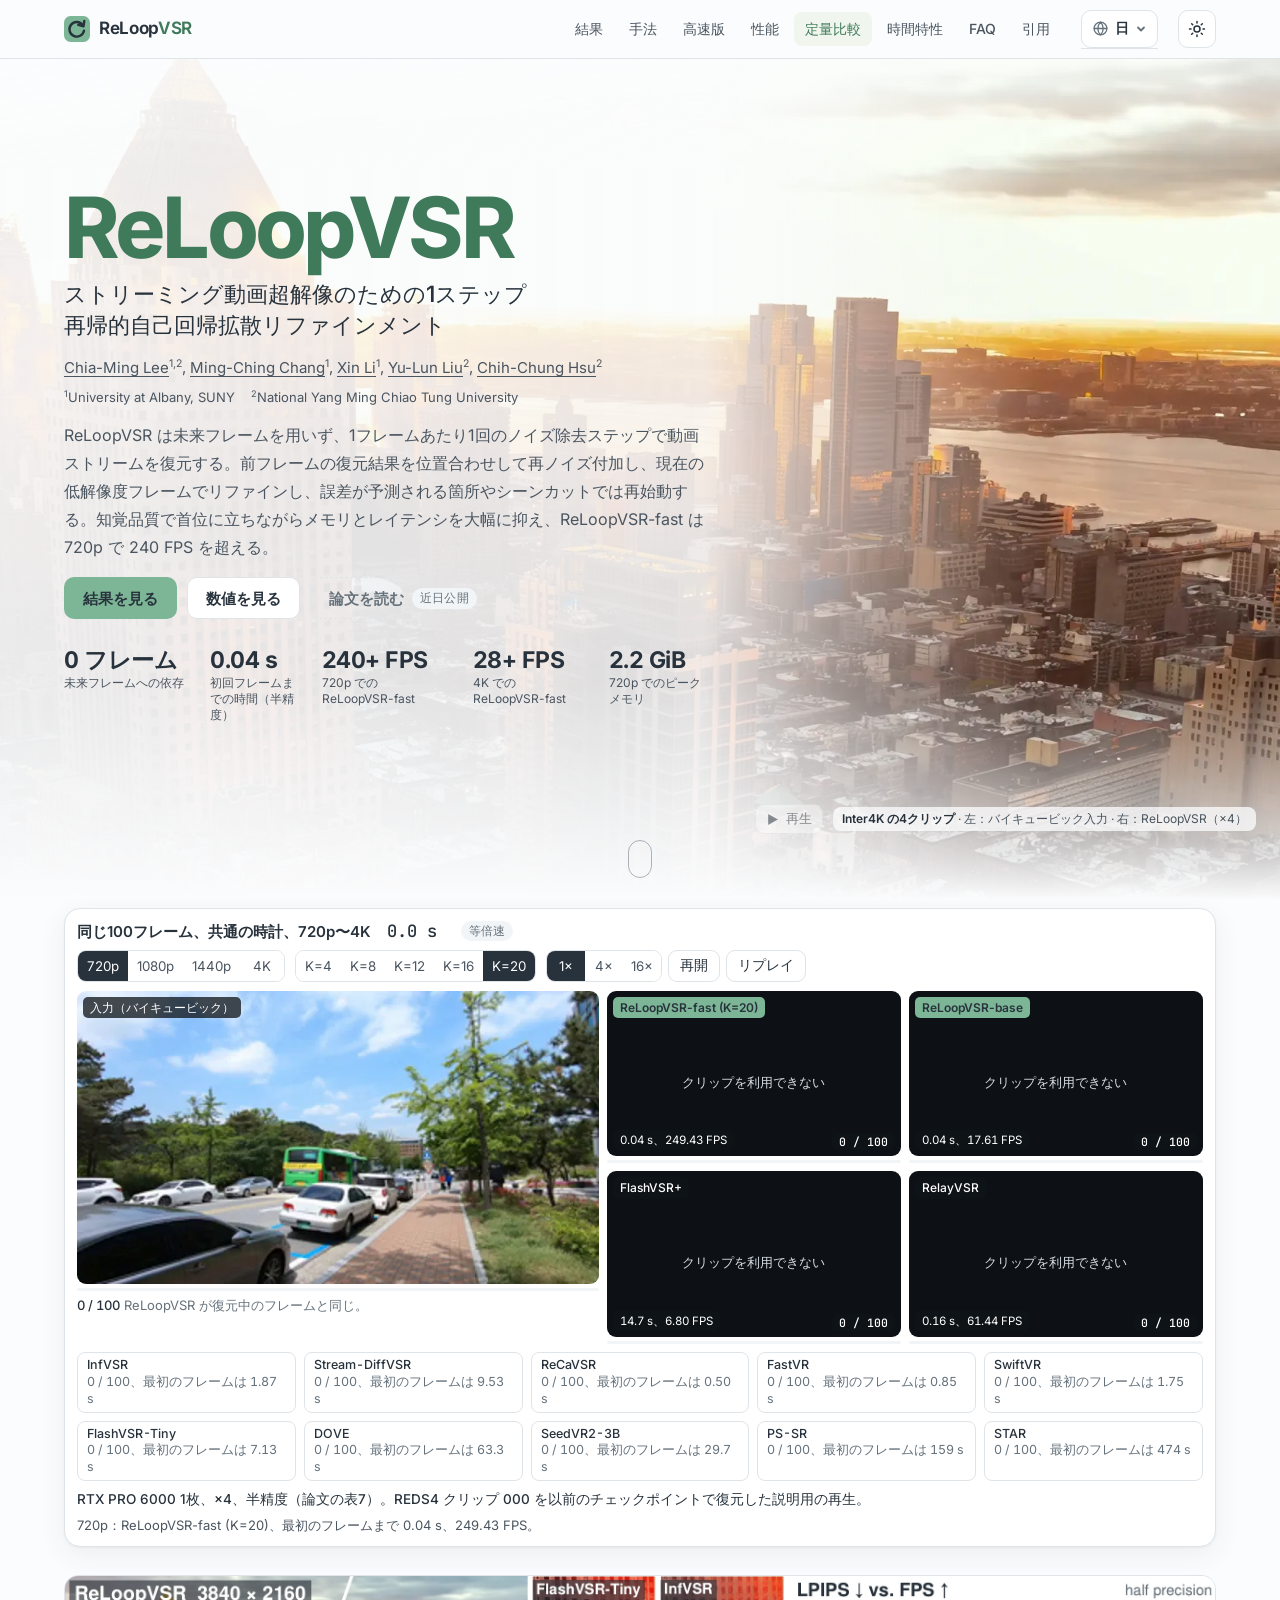
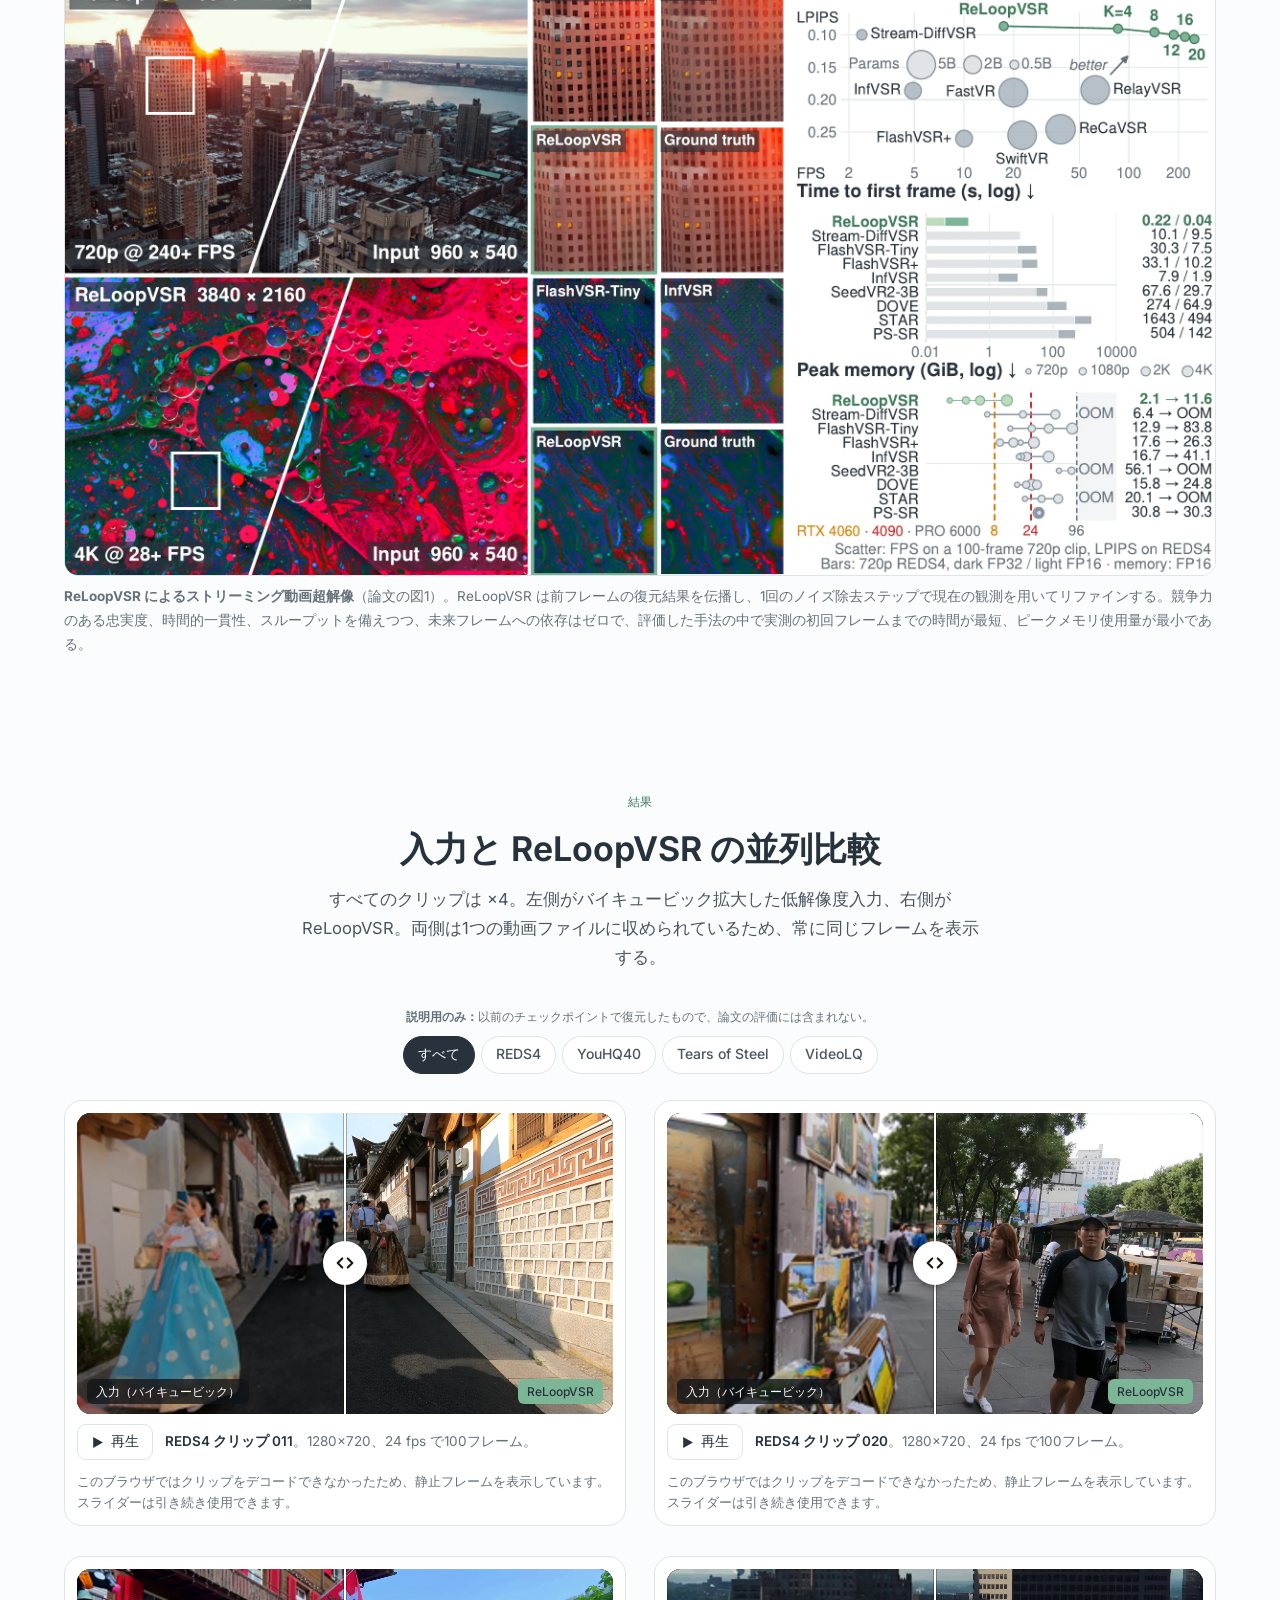
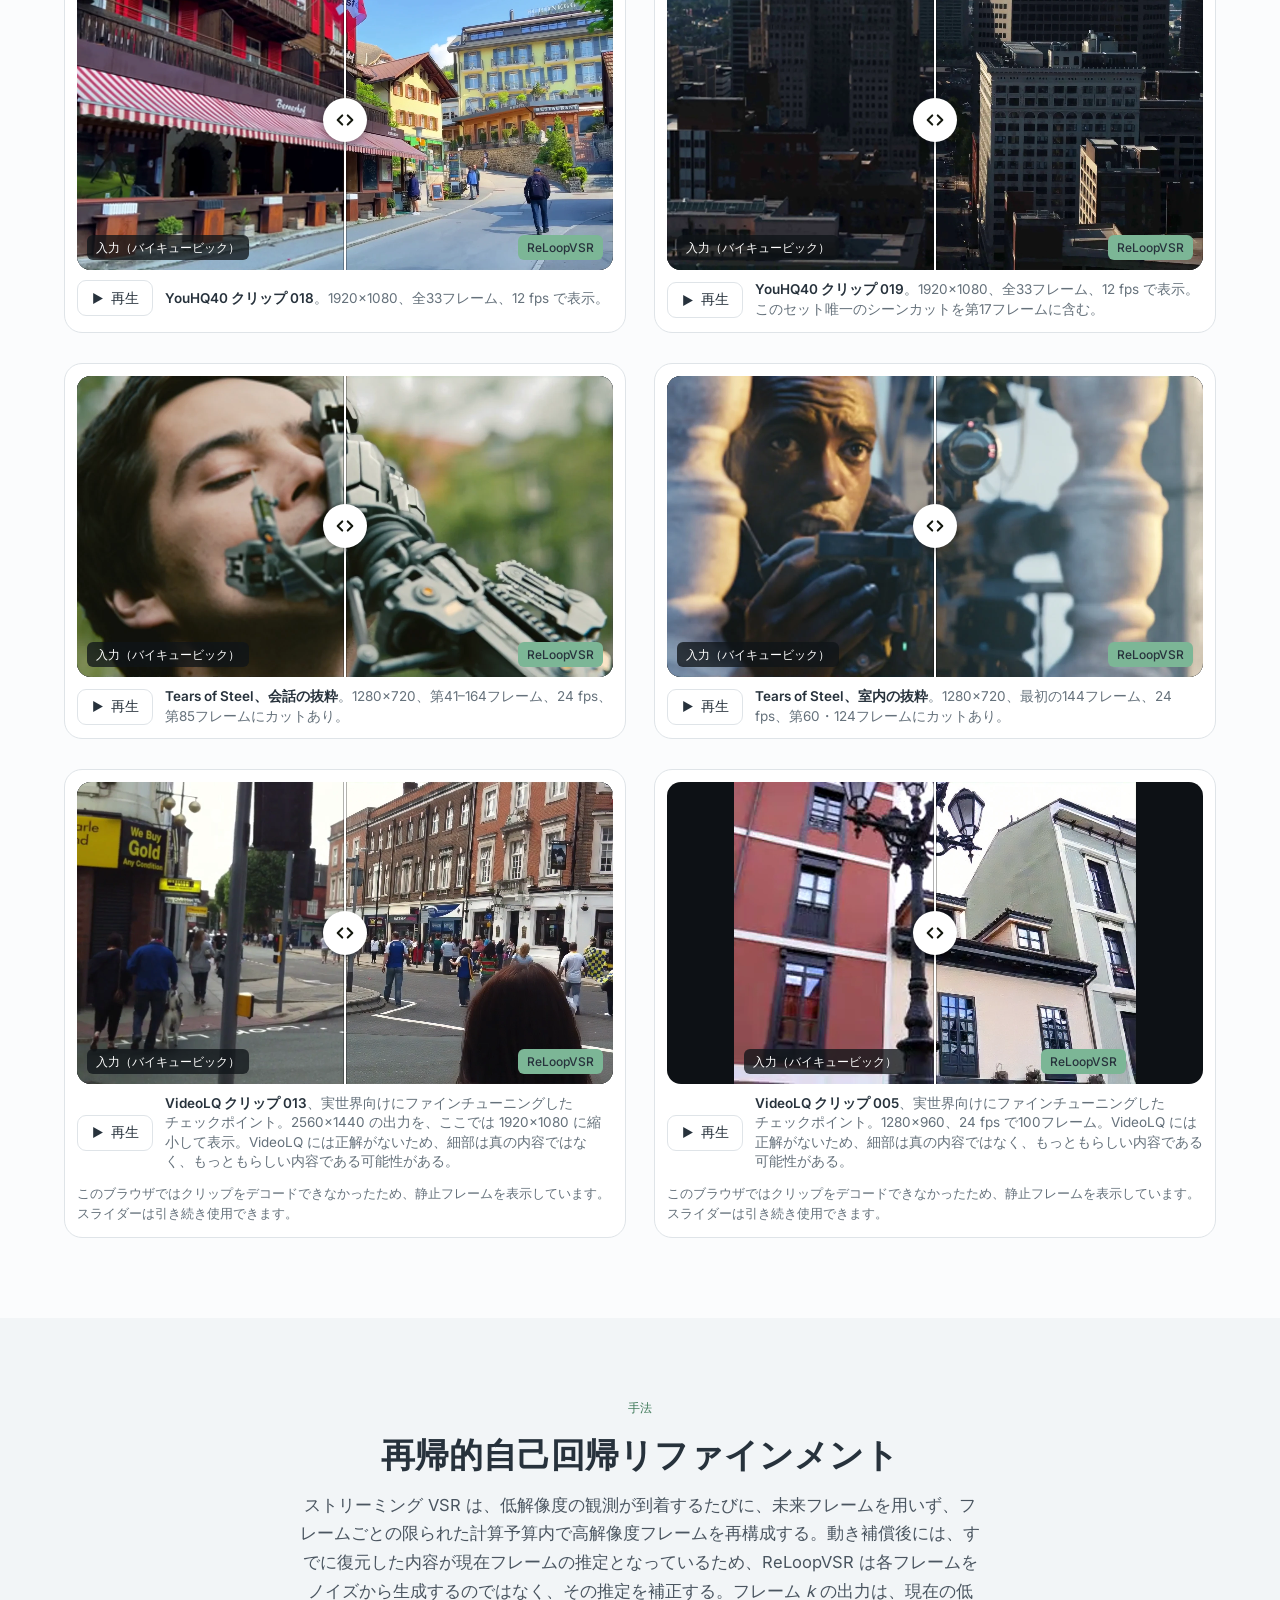
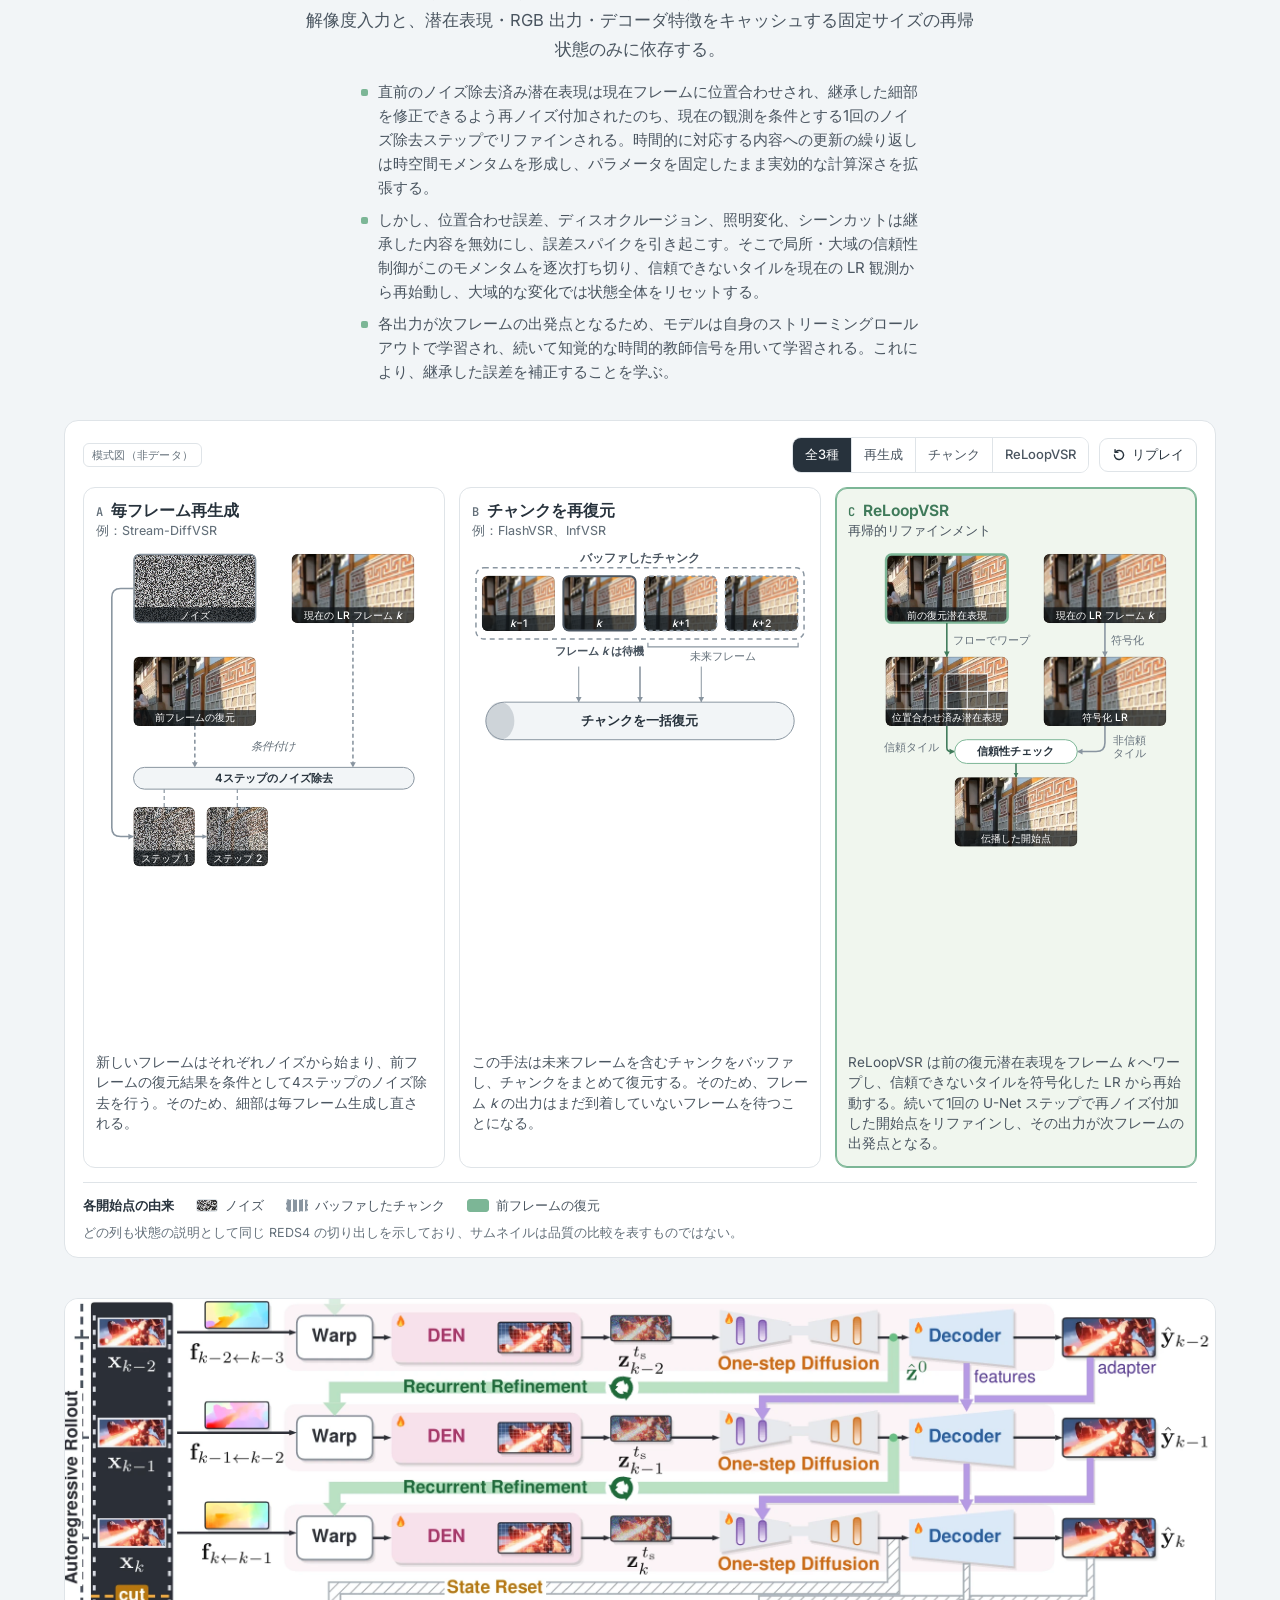
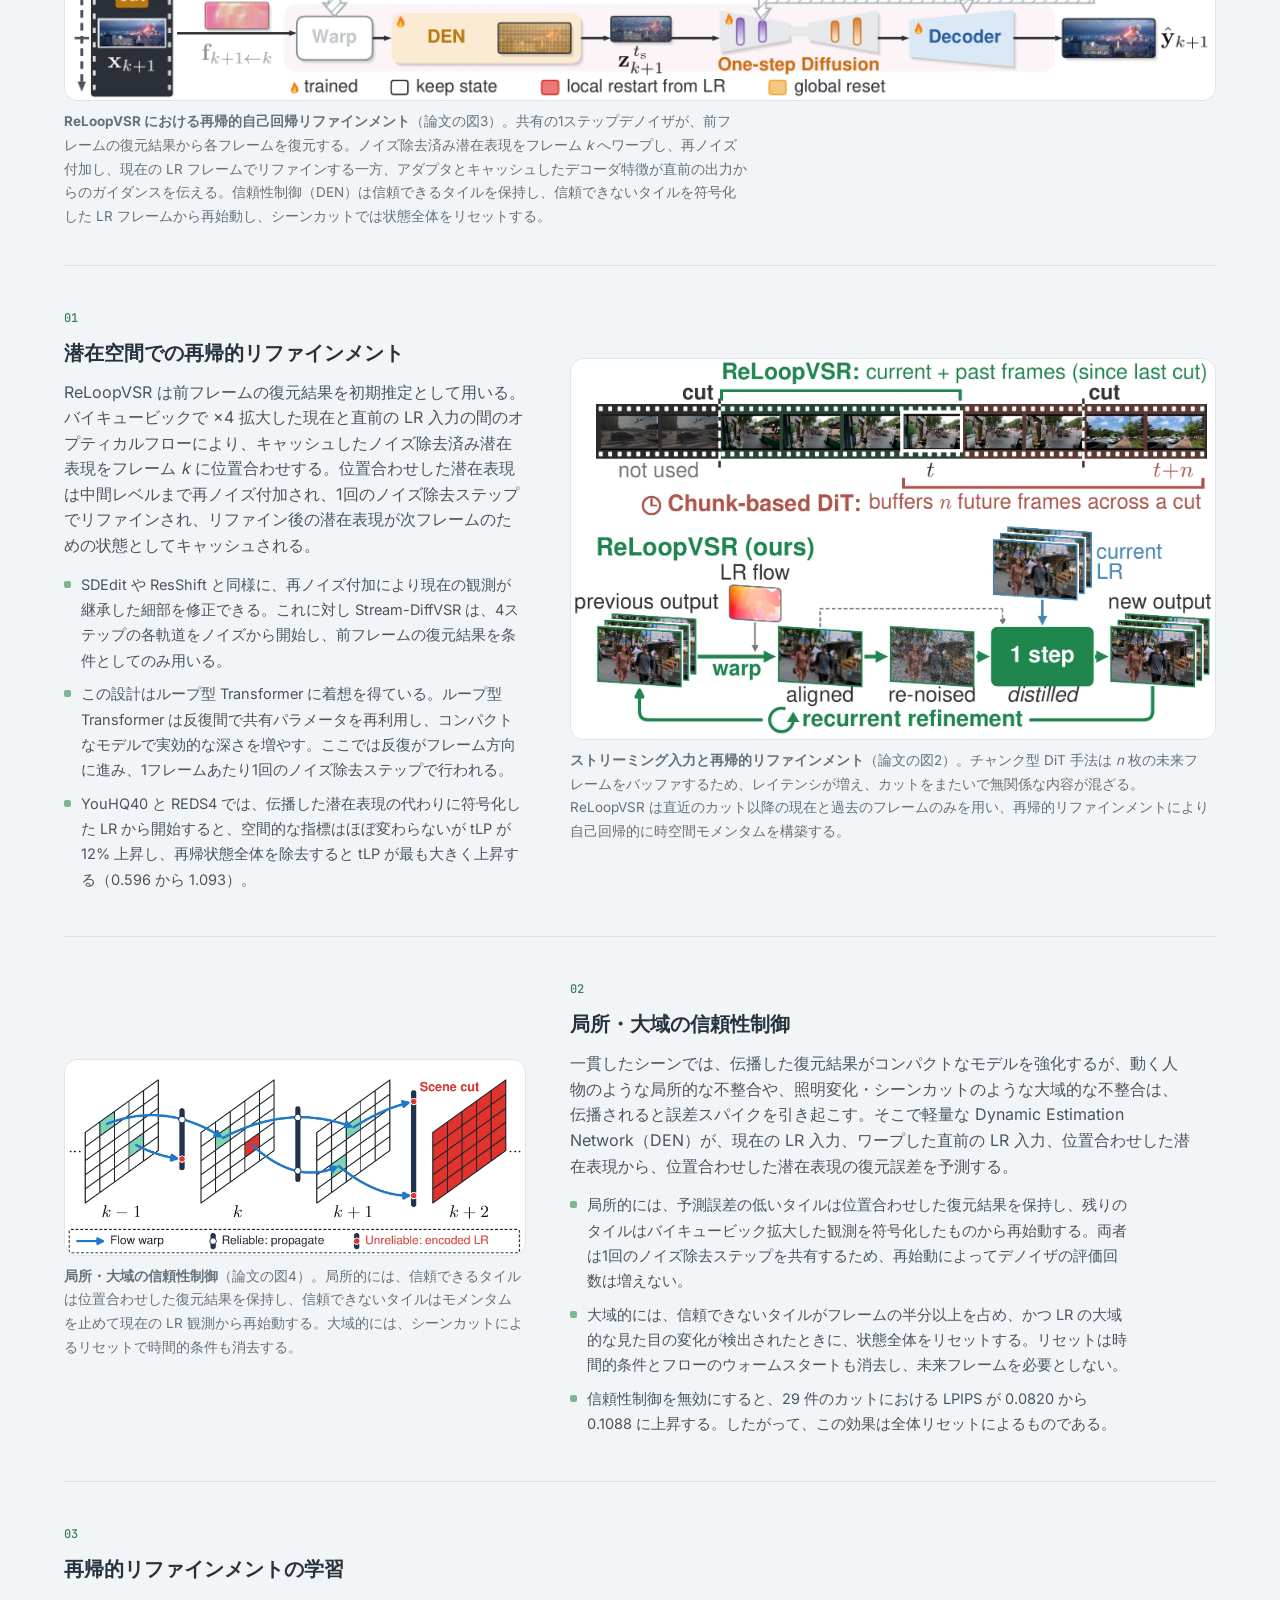
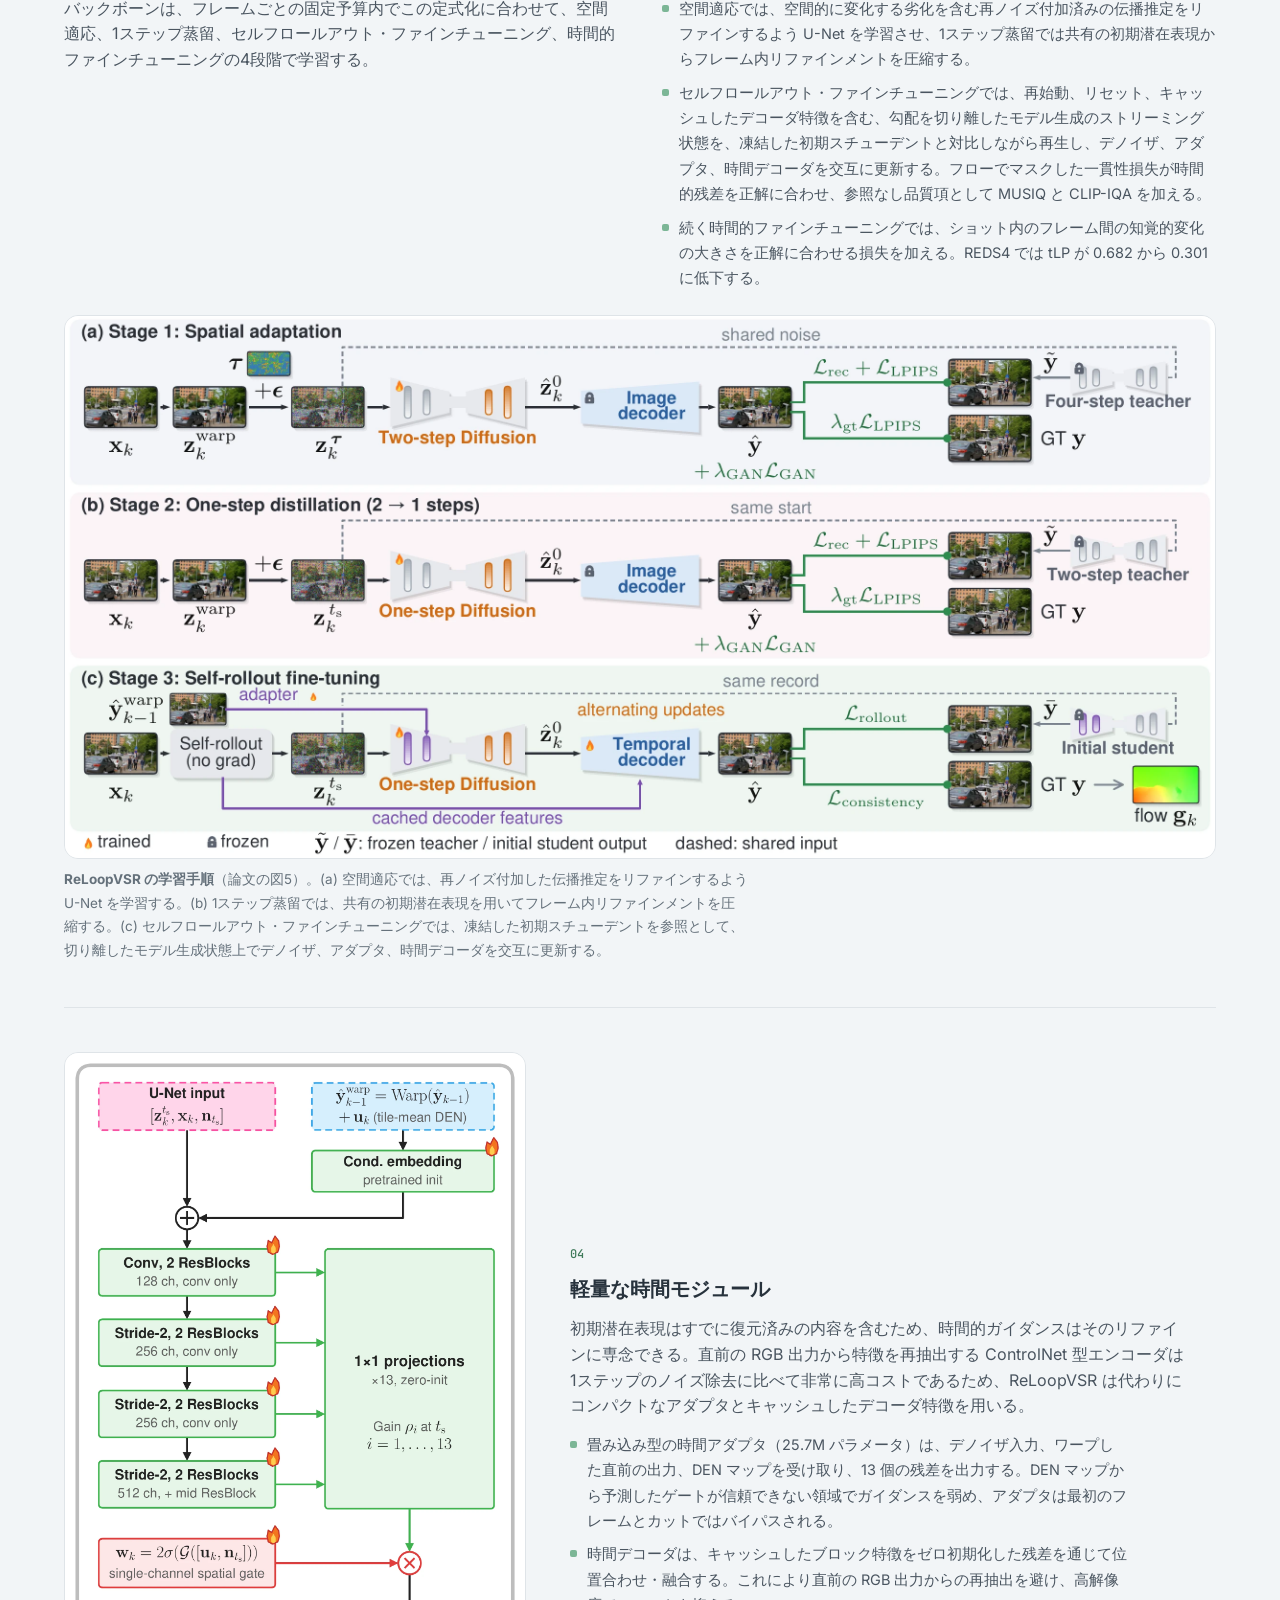
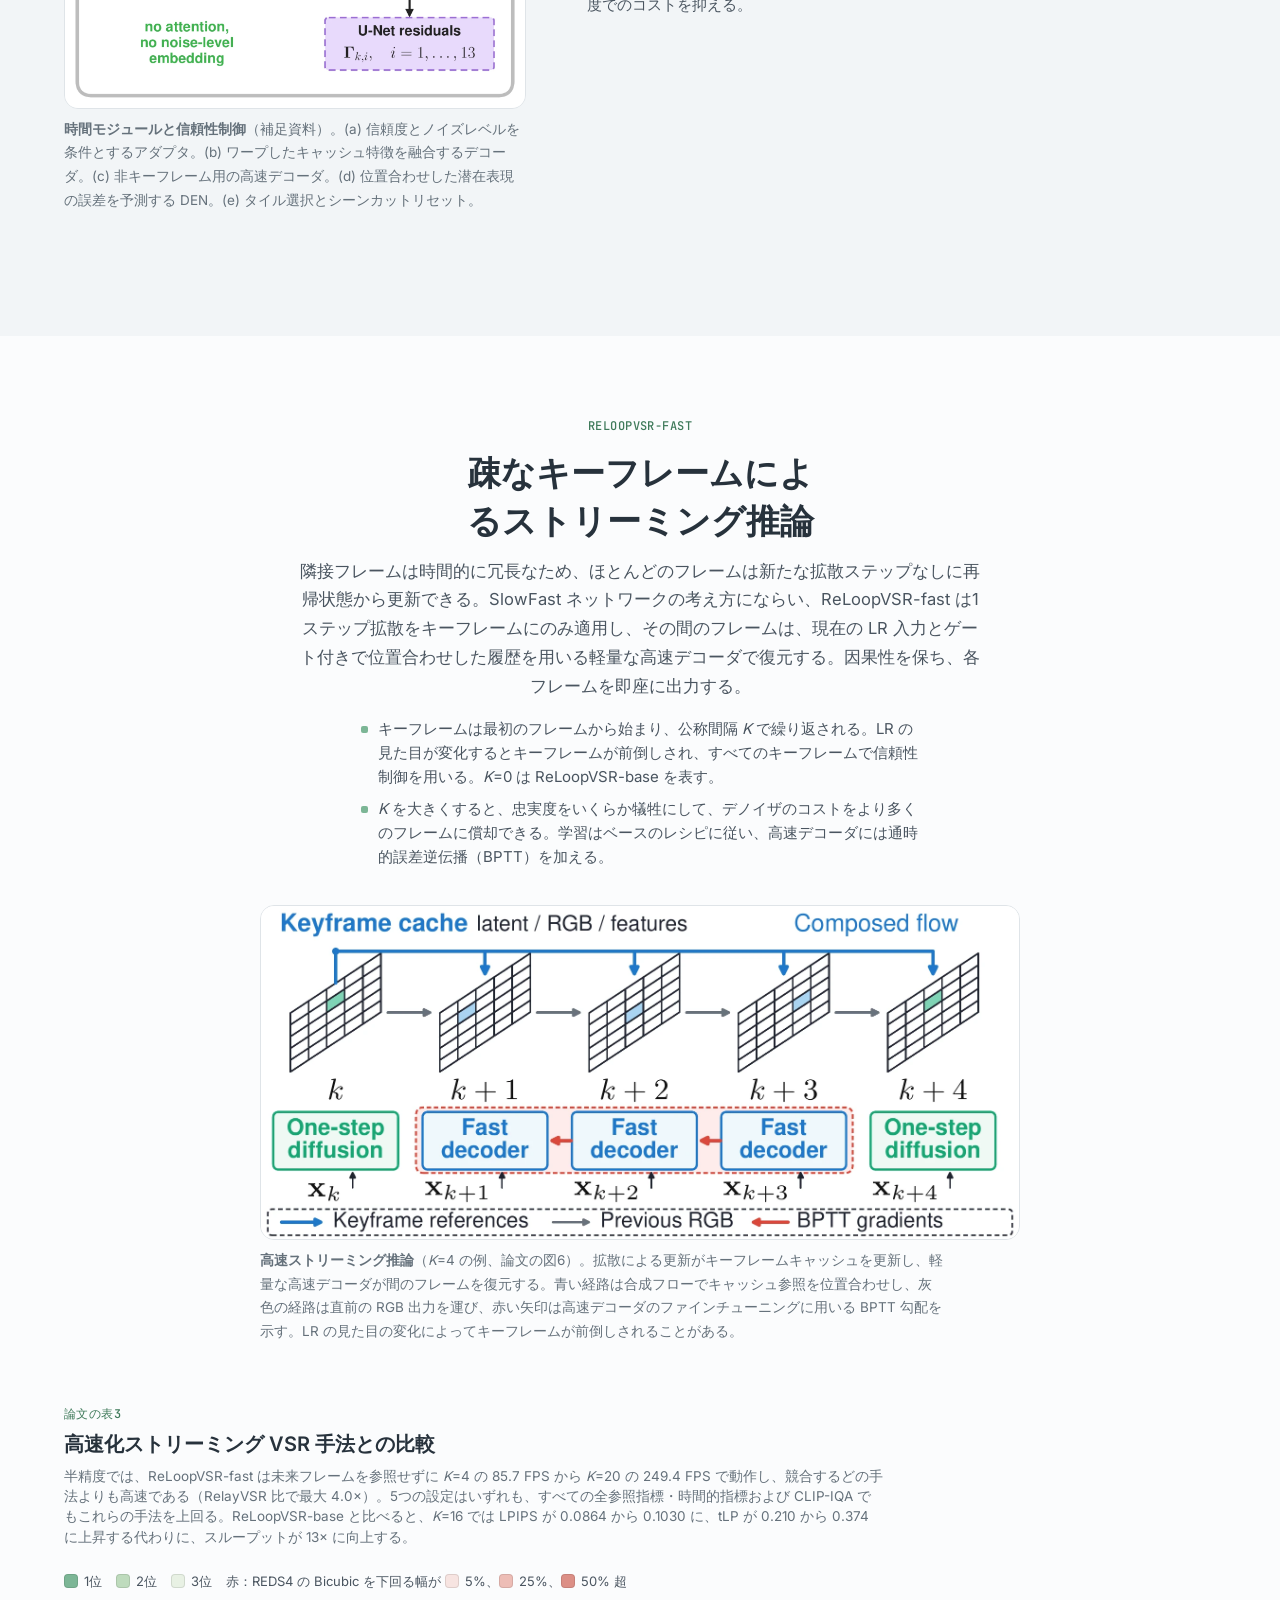
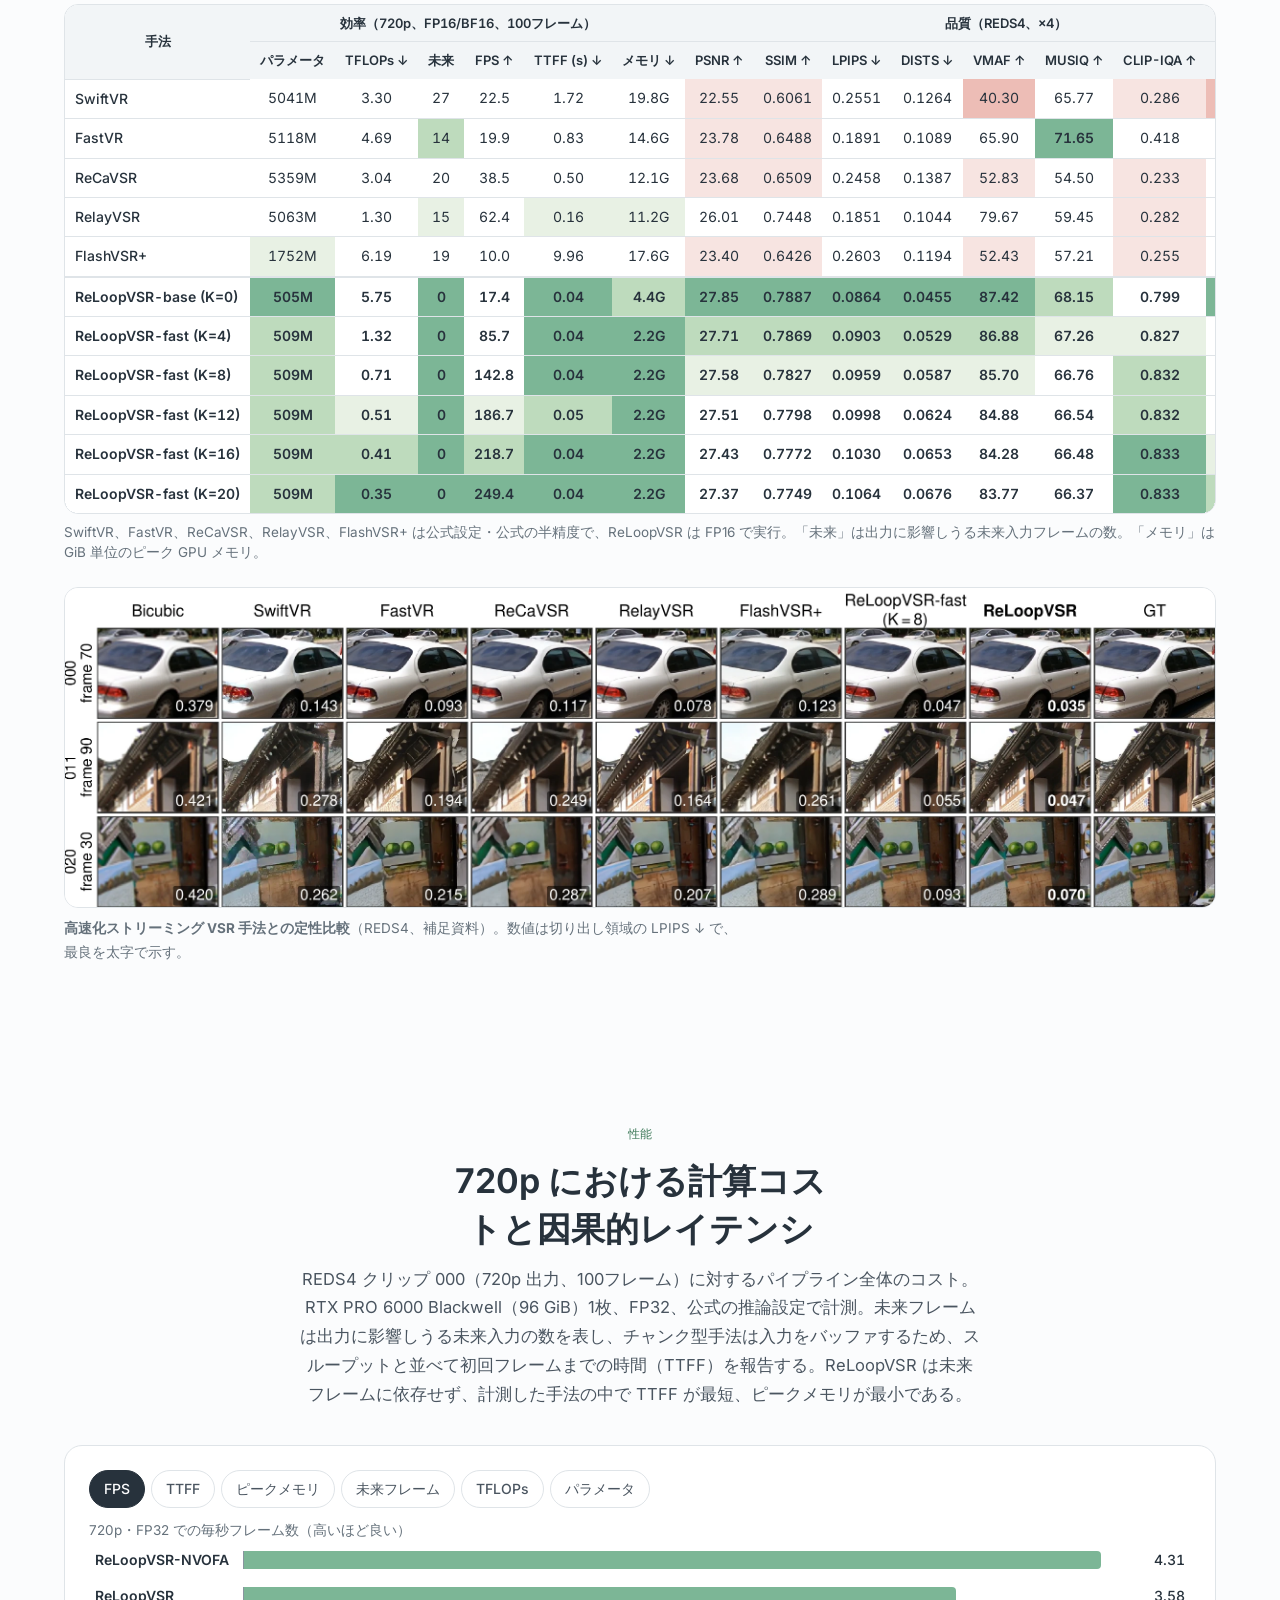
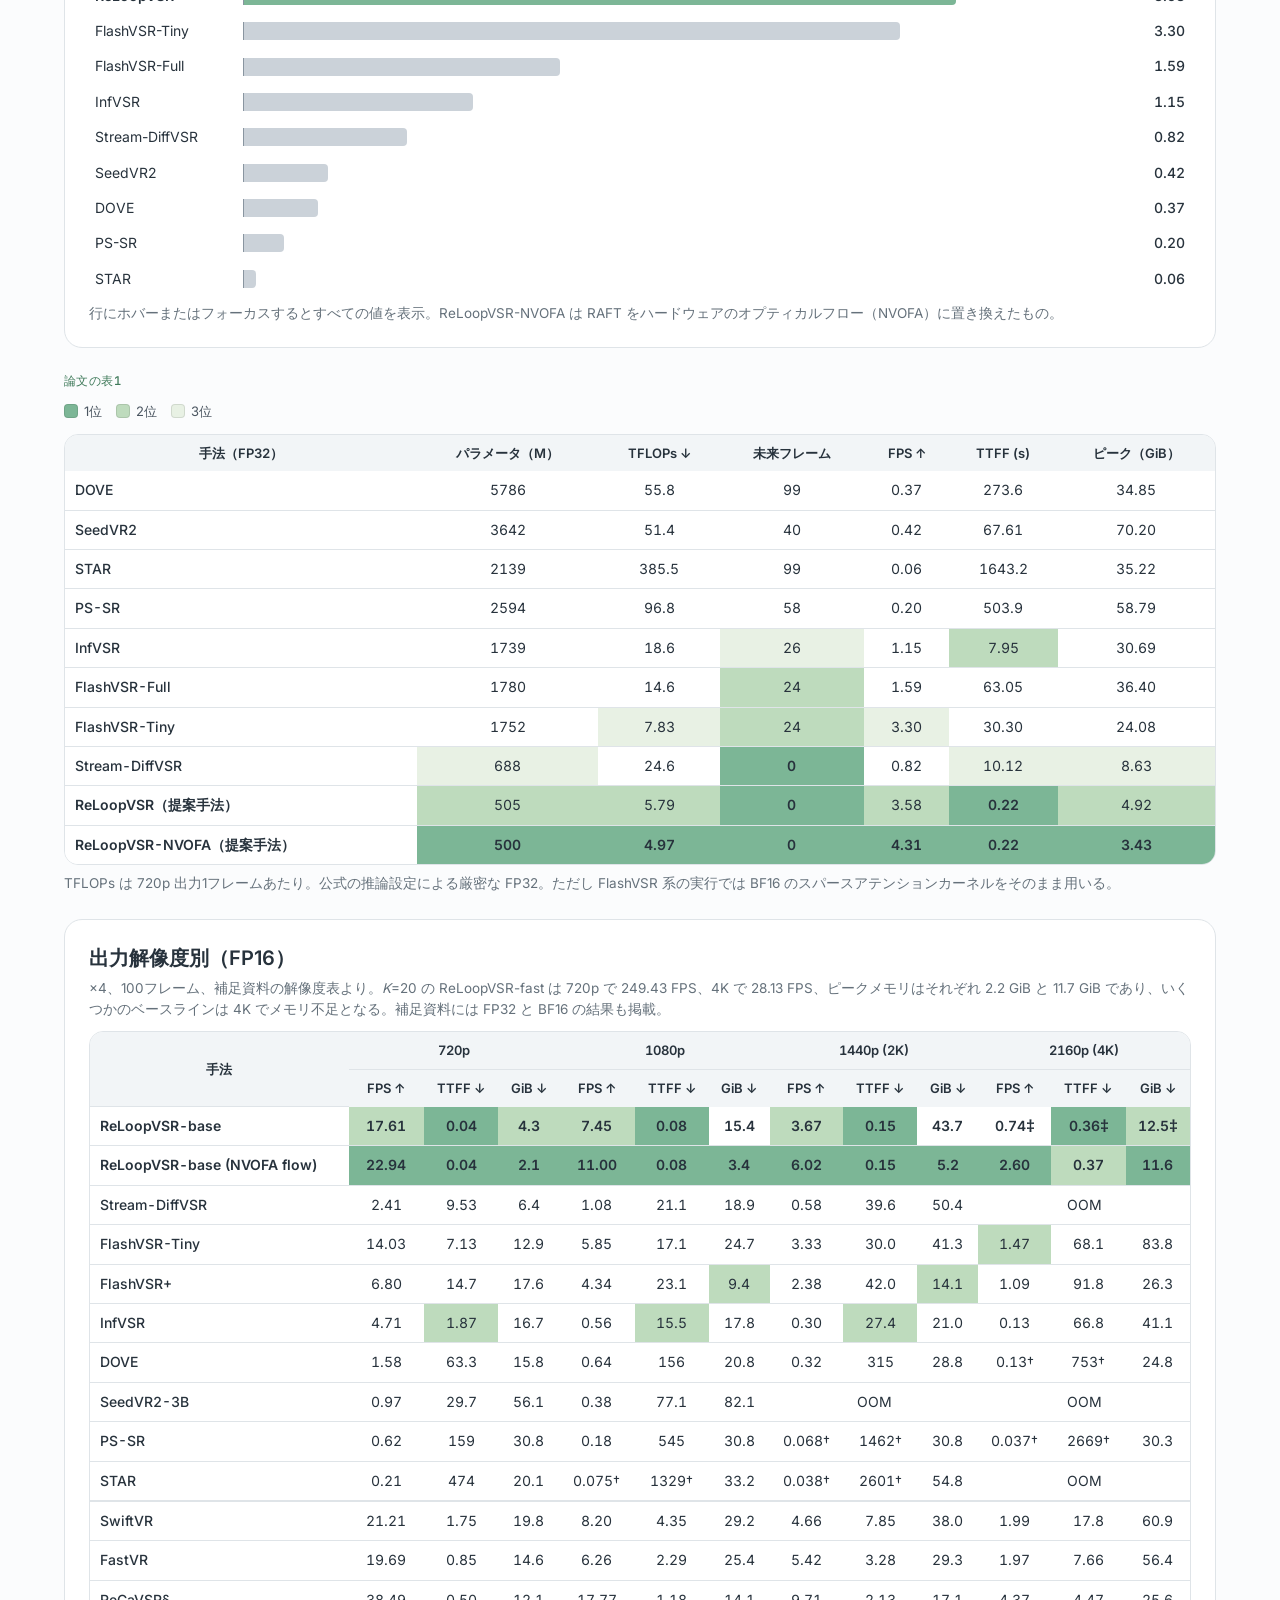
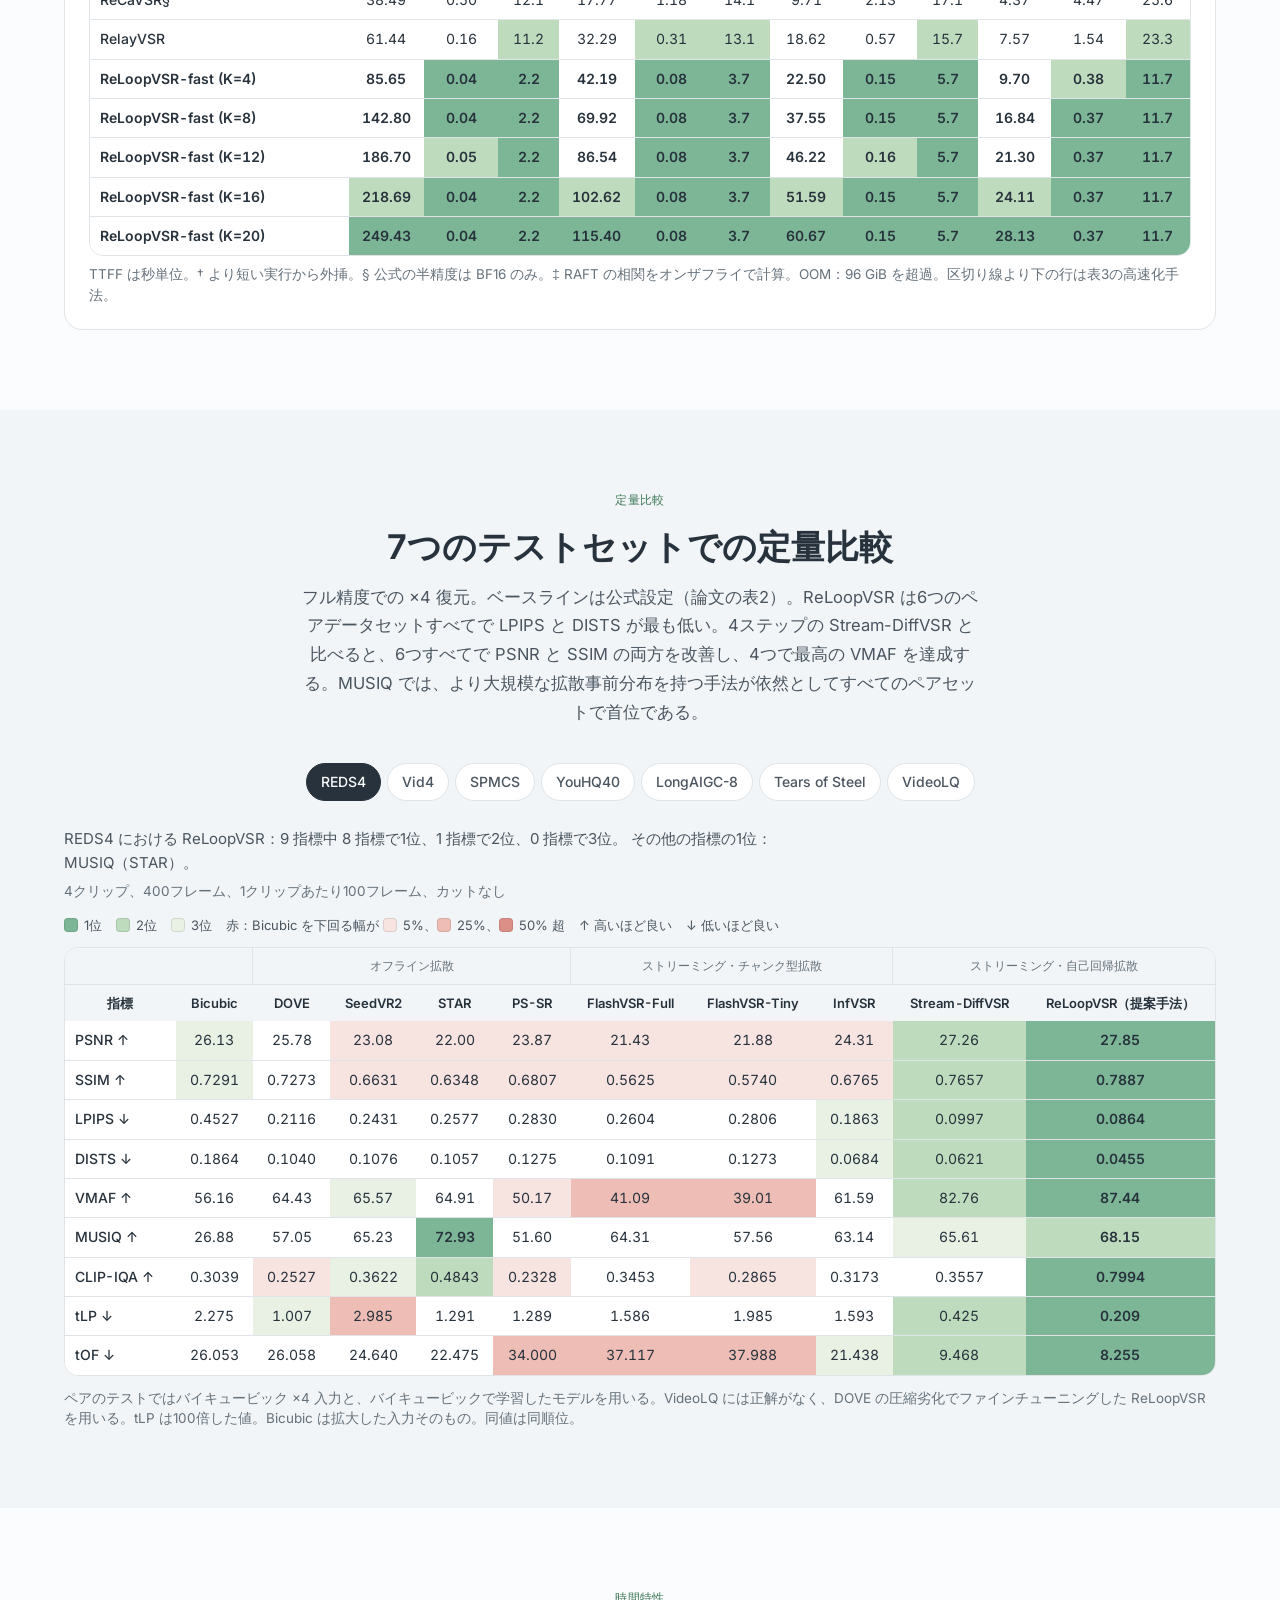
==== commit ae352912: "Polish Japanese and Korean translations after native-level review Fix wording and terminology in the" ====
--- a/ja/index.html
+++ b/ja/index.html
@@ -77,7 +77,7 @@
   <section class="race" id="race" aria-labelledby="race-h">
     <div class="race-top">
       <h2 id="race-h" class="race-title">同じ100フレーム、共通の時計、720p〜4K</h2>
-      <div class="clock"><span class="vh">計測された経過時間：</span><b id="race-clock">0.0 s</b><span id="race-speed-note" class="pill">1× 速度</span></div>
+      <div class="clock"><span class="vh">計測された経過時間：</span><b id="race-clock">0.0 s</b><span id="race-speed-note" class="pill">等倍速</span></div>
       <div class="race-ctl">
         <div class="seg" data-g="res" role="group" aria-label="計時に用いた出力解像度"><button type="button" aria-pressed="true">720p</button><button type="button" aria-pressed="false">1080p</button><button type="button" aria-pressed="false">1440p</button><button type="button" aria-pressed="false">4K</button></div>
         <div class="seg" data-g="k" role="group" aria-label="ReLoopVSR-fast のキーフレーム間隔"><button type="button" aria-pressed="false">K=4</button><button type="button" aria-pressed="false">K=8</button><button type="button" aria-pressed="false">K=12</button><button type="button" aria-pressed="false">K=16</button><button type="button" aria-pressed="true">K=20</button></div>
@@ -153,13 +153,13 @@
 </div></section>
 
 <section id="fast"><div class="wrap">
-  <div class="head"><p class="eyebrow">ReLoopVSR-fast</p><h2>キーフレームを間引いたストリーミング推論</h2>
+  <div class="head"><p class="eyebrow">ReLoopVSR-fast</p><h2>疎なキーフレームによるストリーミング推論</h2>
   <p>隣接フレームは時間的に冗長なため、ほとんどのフレームは新たな拡散ステップなしに再帰状態から更新できる。SlowFast ネットワークの考え方にならい、ReLoopVSR-fast は1ステップ拡散をキーフレームにのみ適用し、その間のフレームは、現在の LR 入力とゲート付きで位置合わせした履歴を用いる軽量な高速デコーダで復元する。因果性を保ち、各フレームを即座に出力する。</p>
   <ul><li>キーフレームは最初のフレームから始まり、公称間隔 <i>K</i> で繰り返される。LR の見た目が変化するとキーフレームが前倒しされ、すべてのキーフレームで信頼性制御を用いる。<i>K</i>=0 は ReLoopVSR-base を表す。</li><li><i>K</i> を大きくすると、忠実度をいくらか犠牲にして、デノイザのコストをより多くのフレームに償却できる。学習はベースのレシピに従い、高速デコーダには通時的誤差逆伝播（BPTT）を加える。</li></ul></div>
   <figure class="fig-wrap narrow"><div class="fig"><a href="../assets/fig/fast_inference.webp?v=20261117f"><img src="../assets/fig/fast_inference.webp?v=20261117f" width="1600" height="703" loading="lazy" decoding="async" alt="連続する5フレーム k〜k+4。フレーム k と k+4 は1ステップ拡散を通り、潜在表現・RGB・特徴のキーフレームキャッシュを更新する。フレーム k+1〜k+3 は、現在の LR フレーム、合成フローで位置合わせしたキーフレーム参照、直前の RGB 出力を受け取る高速デコーダを用いる。赤い矢印は高速デコーダのフレームにわたる BPTT 勾配を示す。"></a></div>
     <figcaption><b>高速ストリーミング推論</b>（<i>K</i>=4 の例、論文の図6）。拡散による更新がキーフレームキャッシュを更新し、軽量な高速デコーダが間のフレームを復元する。青い経路は合成フローでキャッシュ参照を位置合わせし、灰色の経路は直前の RGB 出力を運び、赤い矢印は高速デコーダのファインチューニングに用いる BPTT 勾配を示す。LR の見た目の変化によってキーフレームが前倒しされることがある。</figcaption></figure>
   <div class="sub"><p class="eyebrow">論文の表3</p><h3>高速化ストリーミング VSR 手法との比較</h3>
-  <p class="note">半精度では、ReLoopVSR-fast は未来フレームを参照せずに <i>K</i>=4 の 85.7 FPS から <i>K</i>=20 の 249.4 FPS で動作し、競合するどの手法よりも高速である（RelayVSR の最大 4.0×）。5つの設定はいずれも、すべての全参照指標・時間的指標および CLIP-IQA でもこれらの手法を上回る。ReLoopVSR-base と比べると、<i>K</i>=16 では LPIPS が 0.0864 から 0.1030 に、tLP が 0.210 から 0.374 に上昇する代わりに、スループットが 13× に向上する。</p></div>
+  <p class="note">半精度では、ReLoopVSR-fast は未来フレームを参照せずに <i>K</i>=4 の 85.7 FPS から <i>K</i>=20 の 249.4 FPS で動作し、競合するどの手法よりも高速である（RelayVSR 比で最大 4.0×）。5つの設定はいずれも、すべての全参照指標・時間的指標および CLIP-IQA でもこれらの手法を上回る。ReLoopVSR-base と比べると、<i>K</i>=16 では LPIPS が 0.0864 から 0.1030 に、tLP が 0.210 から 0.374 に上昇する代わりに、スループットが 13× に向上する。</p></div>
   <div class="legend"><span><i style="background:#7CB696"></i>1位</span><span><i style="background:#BEDBBD"></i>2位</span><span><i style="background:#E8F1E4"></i>3位</span><span>赤：REDS4 の Bicubic を下回る幅が <i style="background:#F7E4E1"></i>5%、<i style="background:#EDBDB6"></i>25%、<i style="background:#DC8F86"></i>50% 超</span></div>
   <div class="scroll" tabindex="0" role="region" aria-label="高速化ストリーミング比較表（スクロール可）"><table id="stream-table">
     <thead><tr><th scope="col" rowspan="2">手法</th><th scope="colgroup" colspan="6">効率（720p、FP16/BF16、100フレーム）</th><th scope="colgroup" colspan="9">品質（REDS4、×4）</th></tr>
@@ -248,7 +248,7 @@
   <details><summary>GPU メモリはどれくらい必要か？長い動画でメモリ不足にならないか？<svg viewBox="0 0 24 24" fill="none" stroke="currentColor" stroke-width="2" stroke-linecap="round" stroke-linejoin="round" aria-hidden="true"><path d="m6 9 6 6 6-6"/></svg></summary><div><p>720p でのピーク確保量は、厳密な FP32 の ReLoopVSR で 4.92 GiB、FP16 の ReLoopVSR-base で 4.4 GiB、ReLoopVSR-fast で 2.2 GiB である。半精度では、ReLoopVSR は 11.6 GiB のピークメモリで 4K 動画を復元する。状態は固定サイズで、フレームは1枚ずつ処理されるため、メモリはストリーム長によらず一定である。</p></div></details>
   <details><summary>対応する拡大倍率は？<svg viewBox="0 0 24 24" fill="none" stroke="currentColor" stroke-width="2" stroke-linecap="round" stroke-linejoin="round" aria-hidden="true"><path d="m6 9 6 6 6-6"/></svg></summary><div><p>評価したモデルは ×4 のみを復元し、その他の倍率は未評価である。</p></div></details>
   <details><summary>自分の動画で結果がバイキュービックに近く見えるのはなぜか？<svg viewBox="0 0 24 24" fill="none" stroke="currentColor" stroke-width="2" stroke-linecap="round" stroke-linejoin="round" aria-hidden="true"><path d="m6 9 6 6 6-6"/></svg></summary><div><p>既定のモデルはバイキュービック ×4 入力向けに学習されている。圧縮などで劣化した動画には、実世界向けにファインチューニングしたチェックポイントが必要であり、上の表で VideoLQ に用いたのはこの版である。それでも、改善の度合いは内容と指標に依存する。また、入力がすでに拡大された動画ではなく、低解像度の元動画であることも確認してほしい。</p></div></details>
-  <details><summary>コード、重み、学習スクリプト、デモは入手できるか？<svg viewBox="0 0 24 24" fill="none" stroke="currentColor" stroke-width="2" stroke-linecap="round" stroke-linejoin="round" aria-hidden="true"><path d="m6 9 6 6 6-6"/></svg></summary><div><p>まだ入手できない。公開され次第、リンクとライセンス条件をここに掲載する。</p></div></details>
+  <details><summary>コード、重み、学習スクリプト、デモは入手できるか？<svg viewBox="0 0 24 24" fill="none" stroke="currentColor" stroke-width="2" stroke-linecap="round" stroke-linejoin="round" aria-hidden="true"><path d="m6 9 6 6 6-6"/></svg></summary><div><p>まだ公開していない。公開され次第、リンクとライセンス条件をここに掲載する。</p></div></details>
   </div>
 </div></section>
 
@@ -275,7 +275,7 @@
   <p>テスト素材：論文で用いた REDS4、YouHQ40、LongAIGC-8 の動画、VideoLQ を、研究上の比較のために表示している。<i>Tears of Steel</i> (CC) Blender Foundation。</p>
   <p>数値は論文の表による。このページは外部リソースを読み込まず、データを収集しない。フォント：Inter と JetBrains Mono、SIL Open Font License（assets/fonts を参照）。</p>
 </div></footer>
-<script>window.DV_BASE='../';window.DV_I18N={"themeLight":"ライトテーマに切り替え","themeDark":"ダークテーマに切り替え","sliderValue":"幅の {n} パーセントに{what}を表示","gripName":"比較の境界：左が入力、右が ReLoopVSR","tagInput":"入力（バイキュービック）","tagOurs":"ReLoopVSR","sliderWhat":"バイキュービック入力","pause":"一時停止","play":"再生","pauseClip":"このクリップを一時停止","playClip":"このクリップを再生","decodeErr":"このブラウザではクリップをデコードできなかったため、静止フレームを表示している。スライダーは引き続き使用できる。","soundOn":"音声オン","soundOff":"音声オフ","muteClip":"このクリップをミュート","unmuteClip":"このクリップのミュートを解除","unitS":" s","doneAt":"完了 ","done":"完了 ","oomAt":"{res} で{why}","oomLong":"メモリ不足（OOM）","notRaced":"レース対象外","waitFirst":"最初のフレームを待機中","laneMeta":"{ttff} s、{fps} FPS","laneAria":"REDS4 クリップ 000 での {name}、{res} で計時","clipNA":"クリップを利用できない","chipOom":"{res} で{why}、レース対象外","chipFrames":"{k} / 100 フレーム","chipWait":"0 / 100、最初のフレームは {t} s","resume":"再開","speed1":"1× 速度","speedN":"{n}× 加速","raceCap":"{res}：{name}、最初のフレームまで {t} s、{fps} FPS。","all":"すべて","filterTabs":"データセットで比較を絞り込む","effFpsL":"720p・FP32 での毎秒フレーム数（高いほど良い）","effTtffL":"初回フレームまでの時間（秒、低いほど良い）。0.01 s からの対数軸。","effPeakT":"ピークメモリ","effPeakL":"確保された GPU メモリのピーク（GiB、低いほど良い）","effFutT":"未来フレーム","effFutL":"出力に影響しうる未来フレームの数（低いほど良い）","unitFr":" フレーム","effTflL":"720p 出力1フレームあたりの TFLOPs（低いほど良い）","effParT":"パラメータ","effParL":"パラメータ数（百万単位、低いほど良い）","tip":"{fps} FPS · {tflops} TFLOPs/フレーム<br>TTFF {ttff} s · ピーク {peak} GiB<br>未来フレーム {future} · パラメータ {params} M","effTabs":"コスト指標を選択","ours":"（提案手法）","grpOffline":"オフライン拡散","grpChunk":"ストリーミング・チャンク型拡散","grpAR":"ストリーミング・自己回帰拡散","higher":"高いほど良い","lower":"低いほど良い","and":"と","leadItem":"{metric}（{who}）","sum":"{set} における ReLoopVSR：{n} 指標中 {b} 指標で1位、{s} 指標で2位、{t} 指標で3位{rest}。","sumRest":"、{o} 指標で上位3位圏外","sumLead":" その他の指標の1位：{list}。","listSep":"、","metric":"指標","rBest":"1位","rSecond":"2位","rThird":"3位","benchTabs":"テストセットを選択","copiedMsg":"クリップボードにコピーしました。","copyFail":"コピーできませんでした。テキストを手動で選択してください。","copied":"コピー済み","copy":"コピー","sch.noise":"ノイズ","sch.current_lr_frame_k":"現在の LR *k*","sch.previous_restoration":"前フレームの復元","sch.conditioning":"条件付け","sch.four_denoising_steps":"4ステップのノイズ除去","sch.step":"Step ","sch.restored_frame_k":"復元フレーム *k*","sch.frame_k_1_starts":"フレーム *k*+1 は","sch.from_new_noise":"新たなノイズから開始。","sch.buffered_chunk":"バッファしたチャンク","sch.frame_k_waits":"フレーム *k* は待機","sch.future_frames":"未来フレーム","sch.joint_restoration_of_the_chunk":"チャンクを一括復元","sch.the_next_chunk":"次のチャンクは","sch.overlaps_this_one":"これと重なる。","sch.previous_restored_latent":"前の復元潜在表現","sch.warp_by_flow":"フローでワープ","sch.aligned_latent":"位置合わせ済み潜在","sch.encode":"符号化","sch.encoded_lr":"符号化 LR","sch.reliability_check":"信頼性チェック","sch.reliable_tiles":"信頼タイル","sch.unreliable":"非信頼","sch.tiles":"タイル","sch.propagated_start":"伝播した開始点","sch.scene_cut":"シーンカット","sch.resets_the_state":"状態を符号化 LR","sch.to_the_encoded_lr":"にリセット","sch.re_noise_to_an":"中間レベルまで","sch.intermediate_level":"再ノイズ付加","sch.re_noised_start":"再ノイズ開始点","sch.current_lr":"現在の LR","sch.one_u_net_step":"1ステップ U-Net","sch.start_for_frame_k_1":"フレーム *k*+1 の開始点","sch.regenerate_each_frame":"毎フレーム再生成","sch.example_stream_diffvsr":"例：Stream-DiffVSR","sch.each_new_frame_starts_from_noise_and_tak":"新しいフレームはそれぞれノイズから始まり、前フレームの復元結果を条件として4ステップのノイズ除去を行う。そのため、細部は毎フレーム生成し直される。","sch.regenerate_each_frame_noise_enters_a_cha":"毎フレーム再生成。ノイズが、前フレームの復元結果と現在の低解像度フレームを条件とする4ステップのノイズ除去の連鎖に入り、復元フレーム k を生成する。","sch.re_restore_chunks":"チャンクを再復元","sch.examples_flashvsr_infvsr":"例：FlashVSR、InfVSR","sch.the_method_buffers_a_chunk_that_includes":"この手法は未来フレームを含むチャンクをバッファし、チャンクをまとめて復元する。そのため、フレーム <i>k<\/i> の出力はまだ到着していないフレームを待つことになる。","sch.re_restore_chunks_frames_including_futur":"チャンクを再復元。未来フレームを含むフレームがバッファされたチャンクに蓄積されて一括で復元され、その後、復元されたチャンクからフレーム k が取り出される。","sch.reloopvsr":"ReLoopVSR","sch.recurrent_refinement":"再帰的リファインメント","sch.reloopvsr_warps_the_previous_restored_la":"ReLoopVSR は前の復元潜在表現をフレーム <i>k<\/i> へワープし、信頼できないタイルを符号化した LR から再始動する。続いて1回の U-Net ステップで再ノイズ付加した開始点をリファインし、その出力が次フレームの出発点となる。","sch.reloopvsr_the_previous_restored_latent_i":"ReLoopVSR。前の復元潜在表現を、拡大した低解像度入力間のオプティカルフローでフレーム k へワープする。信頼性チェックがタイルごとに、位置合わせした潜在表現と符号化した低解像度フレームのどちらかを選び、シーンカットでは状態を符号化した低解像度フレームにリセットする。選ばれた開始点は中間レベルまで再ノイズ付加され、現在の低解像度フレームのもとで1回の U-Net ステップによりリファインされる。復元フレーム k はフレーム k+1 の出発点としてループバックする。","sch.mode_all_three":"全3種","sch.mode_regenerate":"再生成","sch.mode_chunks":"チャンク","sch.mode_reloopvsr":"ReLoopVSR","sch.schematic_not_data":"模式図（非データ）","sch.choose_which_pipeline_to_show":"表示するパイプラインを選択","sch.replay_the_animation":"アニメーションを再生し直す","sch.replay":"リプレイ","sch.where_each_starting_point_comes_from":"各開始点の由来","sch.every_column_shows_the_same_reds4_crop_a":"どの列も状態の説明として同じ REDS4 の切り出しを示しており、サムネイルは品質の比較を表すものではない。","meta:REDS4":"4クリップ、400フレーム、1クリップあたり100フレーム、カットなし","meta:Vid4":"4クリップ、171フレーム、1クリップあたり34–49フレーム、カットなし","meta:SPMCS":"30クリップ、934フレーム、1クリップあたり31–35フレーム、カットなし","meta:YouHQ40":"40クリップ、1318フレーム、1クリップあたり31–33フレーム、クリップ 019 の1箇所を除きカットなし","meta:LongAIGC-8":"8クリップ、4000フレーム、1クリップあたり500フレーム、カット64箇所","meta:Tears of Steel":"5クリップ、1109フレーム、1クリップあたり165–270フレーム、カット11箇所","meta:VideoLQ":"実世界、正解なし。50クリップ、4771フレーム、1クリップあたり34–100フレーム"}</script>
+<script>window.DV_BASE='../';window.DV_I18N={"themeLight":"ライトテーマに切り替え","themeDark":"ダークテーマに切り替え","sliderValue":"幅の {n} パーセントに{what}を表示","gripName":"比較の境界：左が入力、右が ReLoopVSR","tagInput":"入力（バイキュービック）","tagOurs":"ReLoopVSR","sliderWhat":"バイキュービック入力","pause":"一時停止","play":"再生","pauseClip":"このクリップを一時停止","playClip":"このクリップを再生","decodeErr":"このブラウザではクリップをデコードできなかったため、静止フレームを表示しています。スライダーは引き続き使用できます。","soundOn":"音声オン","soundOff":"音声オフ","muteClip":"このクリップをミュート","unmuteClip":"このクリップのミュートを解除","unitS":" s","doneAt":"完了 ","done":"完了 ","oomAt":"{res} で{why}","oomLong":"メモリ不足（OOM）","notRaced":"レース対象外","waitFirst":"最初のフレームを待機中","laneMeta":"{ttff} s、{fps} FPS","laneAria":"REDS4 クリップ 000 での {name}、{res} で計時","clipNA":"クリップを利用できない","chipOom":"{res} で{why}、レース対象外","chipFrames":"{k} / 100 フレーム","chipWait":"0 / 100、最初のフレームは {t} s","resume":"再開","speed1":"等倍速","speedN":"{n}倍速","raceCap":"{res}：{name}、最初のフレームまで {t} s、{fps} FPS。","all":"すべて","filterTabs":"データセットで比較を絞り込む","effFpsL":"720p・FP32 での毎秒フレーム数（高いほど良い）","effTtffL":"初回フレームまでの時間（秒、低いほど良い）。0.01 s からの対数軸。","effPeakT":"ピークメモリ","effPeakL":"確保された GPU メモリのピーク（GiB、低いほど良い）","effFutT":"未来フレーム","effFutL":"出力に影響しうる未来フレームの数（低いほど良い）","unitFr":" フレーム","effTflL":"720p 出力1フレームあたりの TFLOPs（低いほど良い）","effParT":"パラメータ","effParL":"パラメータ数（百万単位、低いほど良い）","tip":"{fps} FPS · {tflops} TFLOPs/フレーム<br>TTFF {ttff} s · ピーク {peak} GiB<br>未来フレーム {future} · パラメータ {params} M","effTabs":"コスト指標を選択","ours":"（提案手法）","grpOffline":"オフライン拡散","grpChunk":"ストリーミング・チャンク型拡散","grpAR":"ストリーミング・自己回帰拡散","higher":"高いほど良い","lower":"低いほど良い","and":"と","leadItem":"{metric}（{who}）","sum":"{set} における ReLoopVSR：{n} 指標中 {b} 指標で1位、{s} 指標で2位、{t} 指標で3位{rest}。","sumRest":"、{o} 指標で上位3位圏外","sumLead":" その他の指標の1位：{list}。","listSep":"、","metric":"指標","rBest":"1位","rSecond":"2位","rThird":"3位","benchTabs":"テストセットを選択","copiedMsg":"クリップボードにコピーしました。","copyFail":"コピーできませんでした。テキストを手動で選択してください。","copied":"コピー済み","copy":"コピー","sch.noise":"ノイズ","sch.current_lr_frame_k":"現在の LR フレーム *k*","sch.previous_restoration":"前フレームの復元","sch.conditioning":"条件付け","sch.four_denoising_steps":"4ステップのノイズ除去","sch.step":"ステップ ","sch.restored_frame_k":"復元フレーム *k*","sch.frame_k_1_starts":"フレーム *k*+1 は","sch.from_new_noise":"新たなノイズから開始。","sch.buffered_chunk":"バッファしたチャンク","sch.frame_k_waits":"フレーム *k* は待機","sch.future_frames":"未来フレーム","sch.joint_restoration_of_the_chunk":"チャンクを一括復元","sch.the_next_chunk":"次のチャンクは","sch.overlaps_this_one":"これと重なる。","sch.previous_restored_latent":"前の復元潜在表現","sch.warp_by_flow":"フローでワープ","sch.aligned_latent":"位置合わせ済み潜在表現","sch.encode":"符号化","sch.encoded_lr":"符号化 LR","sch.reliability_check":"信頼性チェック","sch.reliable_tiles":"信頼タイル","sch.unreliable":"非信頼","sch.tiles":"タイル","sch.propagated_start":"伝播した開始点","sch.scene_cut":"シーンカット","sch.resets_the_state":"状態を符号化 LR","sch.to_the_encoded_lr":"にリセット","sch.re_noise_to_an":"中間レベルまで","sch.intermediate_level":"再ノイズ付加","sch.re_noised_start":"再ノイズ開始点","sch.current_lr":"現在の LR","sch.one_u_net_step":"1ステップ U-Net","sch.start_for_frame_k_1":"フレーム *k*+1 の開始点","sch.regenerate_each_frame":"毎フレーム再生成","sch.example_stream_diffvsr":"例：Stream-DiffVSR","sch.each_new_frame_starts_from_noise_and_tak":"新しいフレームはそれぞれノイズから始まり、前フレームの復元結果を条件として4ステップのノイズ除去を行う。そのため、細部は毎フレーム生成し直される。","sch.regenerate_each_frame_noise_enters_a_cha":"毎フレーム再生成。ノイズが、前フレームの復元結果と現在の低解像度フレームを条件とする4ステップのノイズ除去の連鎖に入り、復元フレーム k を生成する。","sch.re_restore_chunks":"チャンクを再復元","sch.examples_flashvsr_infvsr":"例：FlashVSR、InfVSR","sch.the_method_buffers_a_chunk_that_includes":"この手法は未来フレームを含むチャンクをバッファし、チャンクをまとめて復元する。そのため、フレーム <i>k<\/i> の出力はまだ到着していないフレームを待つことになる。","sch.re_restore_chunks_frames_including_futur":"チャンクを再復元。未来フレームを含むフレームがバッファされたチャンクに蓄積されて一括で復元され、その後、復元されたチャンクからフレーム k が取り出される。","sch.reloopvsr":"ReLoopVSR","sch.recurrent_refinement":"再帰的リファインメント","sch.reloopvsr_warps_the_previous_restored_la":"ReLoopVSR は前の復元潜在表現をフレーム <i>k<\/i> へワープし、信頼できないタイルを符号化した LR から再始動する。続いて1回の U-Net ステップで再ノイズ付加した開始点をリファインし、その出力が次フレームの出発点となる。","sch.reloopvsr_the_previous_restored_latent_i":"ReLoopVSR。前の復元潜在表現を、拡大した低解像度入力間のオプティカルフローでフレーム k へワープする。信頼性チェックがタイルごとに、位置合わせした潜在表現と符号化した低解像度フレームのどちらかを選び、シーンカットでは状態を符号化した低解像度フレームにリセットする。選ばれた開始点は中間レベルまで再ノイズ付加され、現在の低解像度フレームを条件として1回の U-Net ステップによりリファインされる。復元フレーム k はフレーム k+1 の出発点としてループバックする。","sch.mode_all_three":"全3種","sch.mode_regenerate":"再生成","sch.mode_chunks":"チャンク","sch.mode_reloopvsr":"ReLoopVSR","sch.schematic_not_data":"模式図（非データ）","sch.choose_which_pipeline_to_show":"表示するパイプラインを選択","sch.replay_the_animation":"アニメーションを再生し直す","sch.replay":"リプレイ","sch.where_each_starting_point_comes_from":"各開始点の由来","sch.every_column_shows_the_same_reds4_crop_a":"どの列も状態の説明として同じ REDS4 の切り出しを示しており、サムネイルは品質の比較を表すものではない。","meta:REDS4":"4クリップ、400フレーム、1クリップあたり100フレーム、カットなし","meta:Vid4":"4クリップ、171フレーム、1クリップあたり34–49フレーム、カットなし","meta:SPMCS":"30クリップ、934フレーム、1クリップあたり31–35フレーム、カットなし","meta:YouHQ40":"40クリップ、1318フレーム、1クリップあたり31–33フレーム、クリップ 019 の1箇所を除きカットなし","meta:LongAIGC-8":"8クリップ、4000フレーム、1クリップあたり500フレーム、カット64箇所","meta:Tears of Steel":"5クリップ、1109フレーム、1クリップあたり165–270フレーム、カット11箇所","meta:VideoLQ":"実世界、正解なし。50クリップ、4771フレーム、1クリップあたり34–100フレーム"}</script>
 <script src="../assets/data.js?v=20261118t" defer></script>
 <script src="../assets/schematic.js?v=20261118i18n" defer></script>
 <script src="../assets/app.js?v=20261118i18n" defer></script>
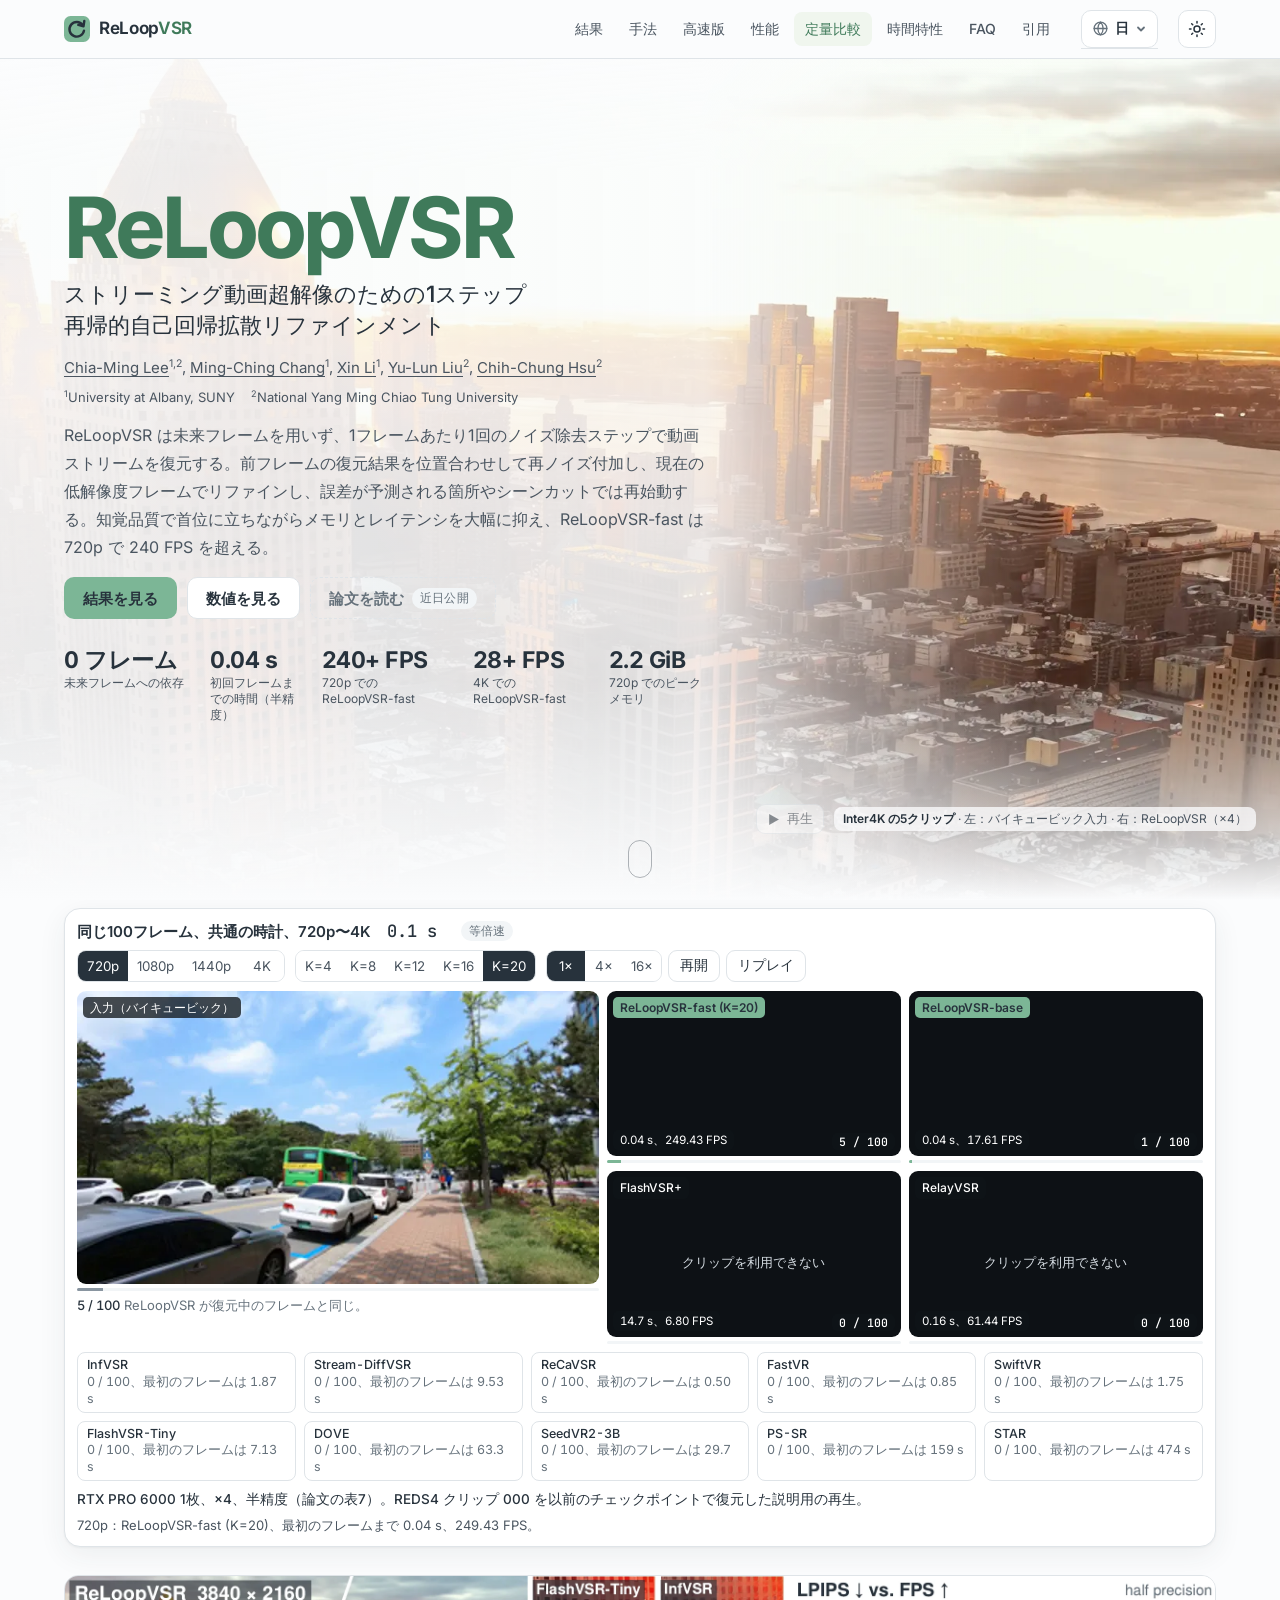
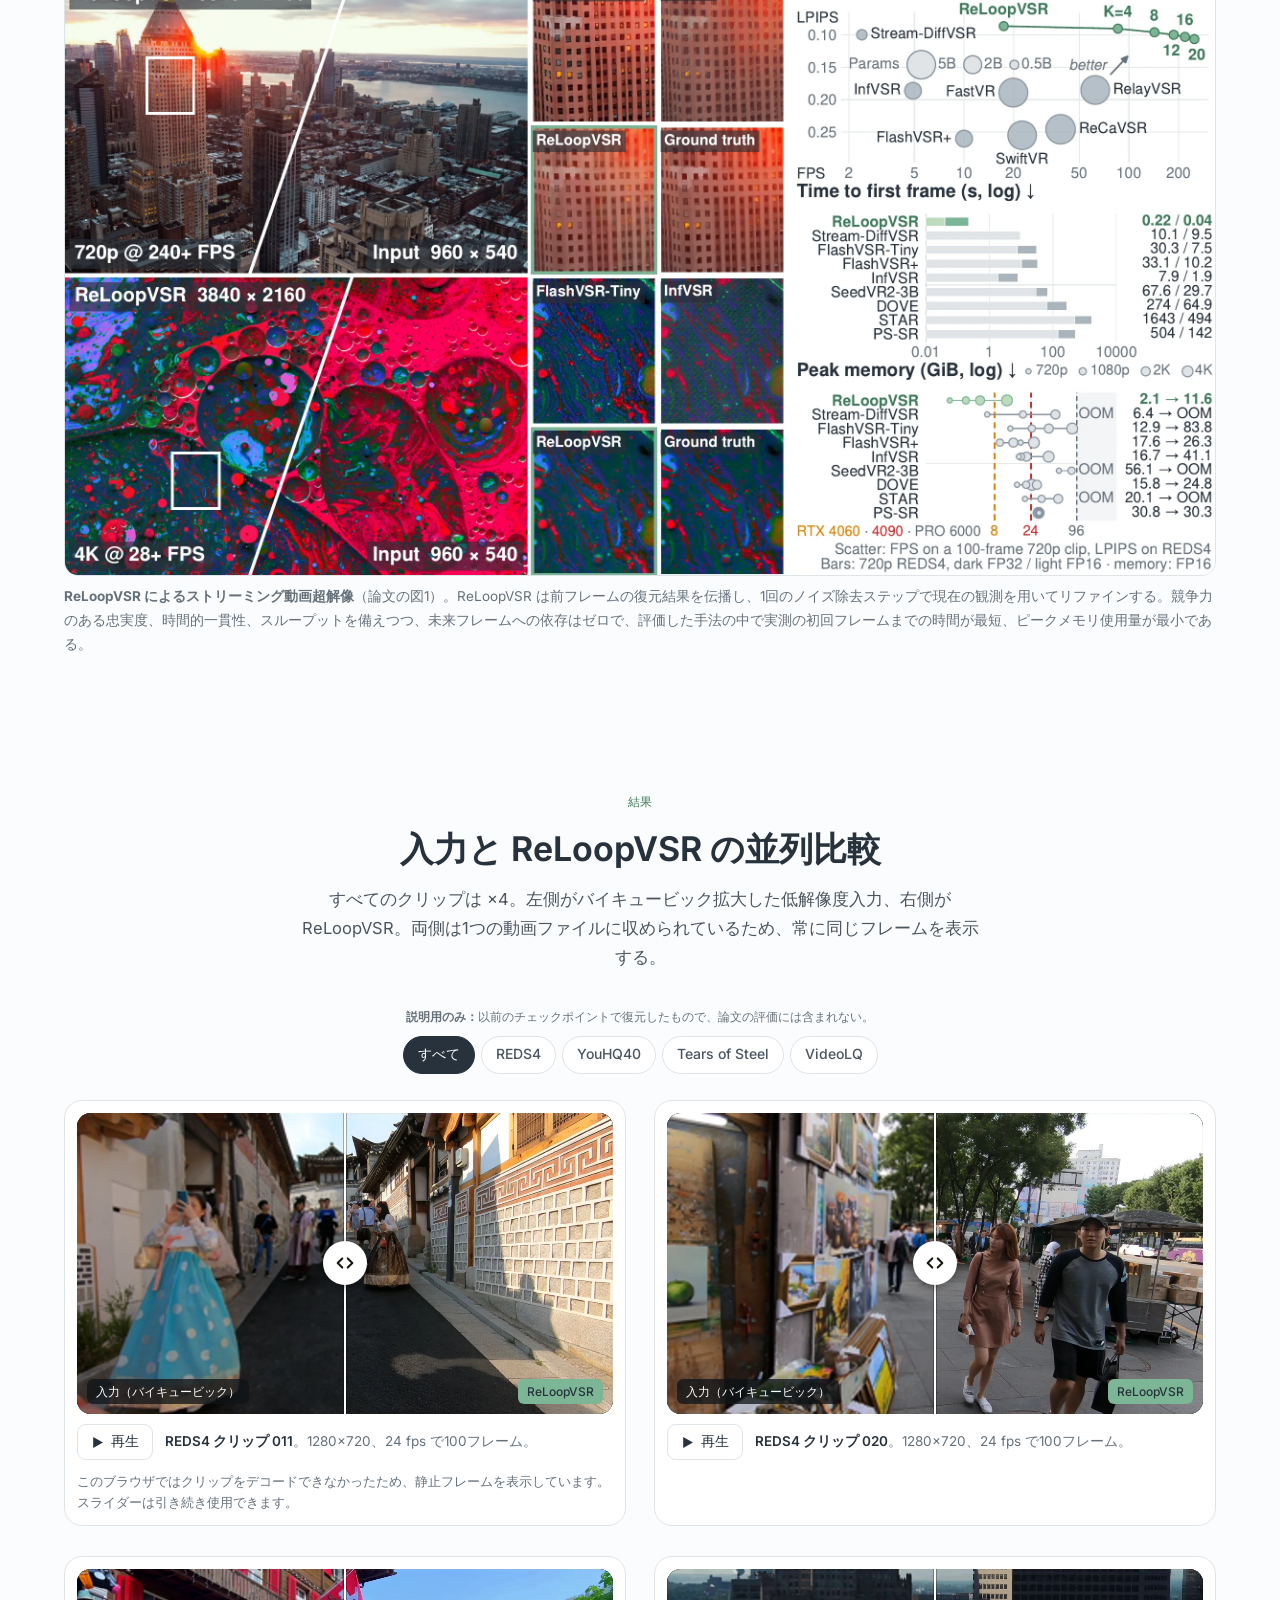
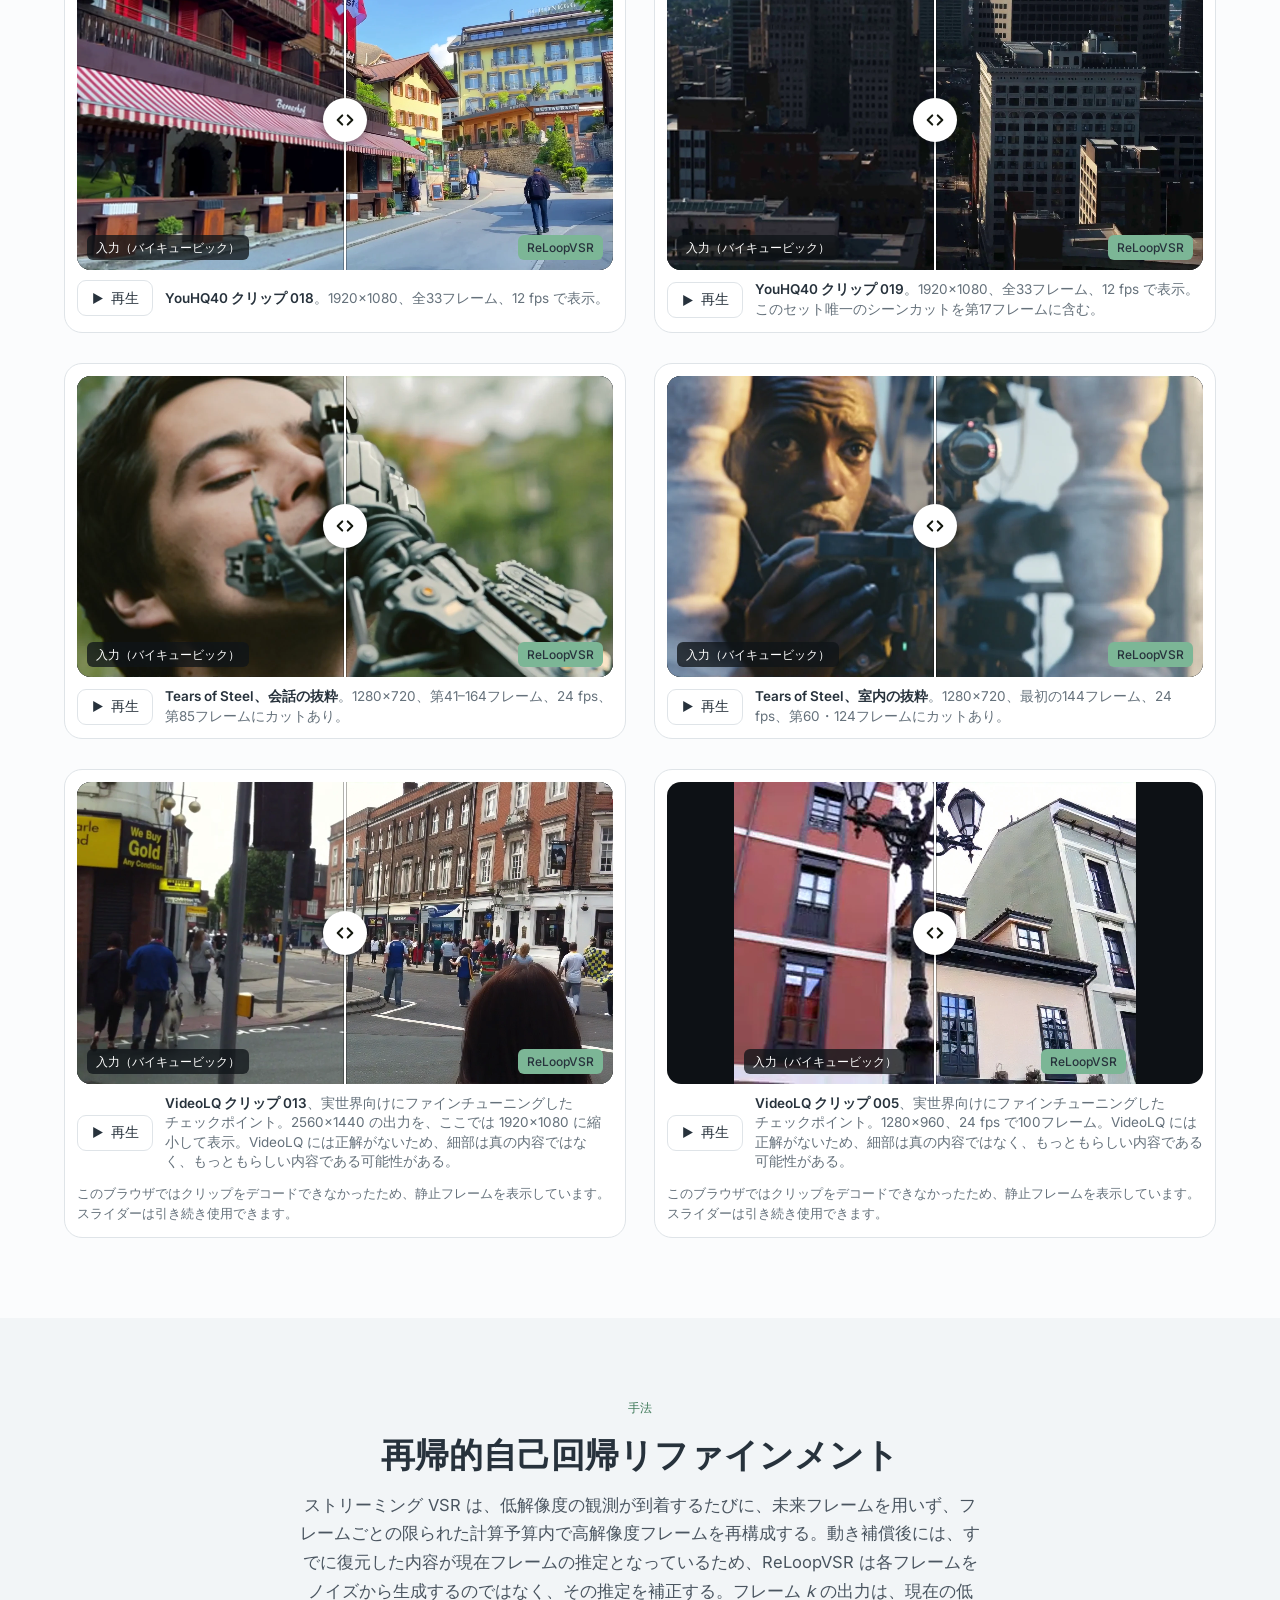
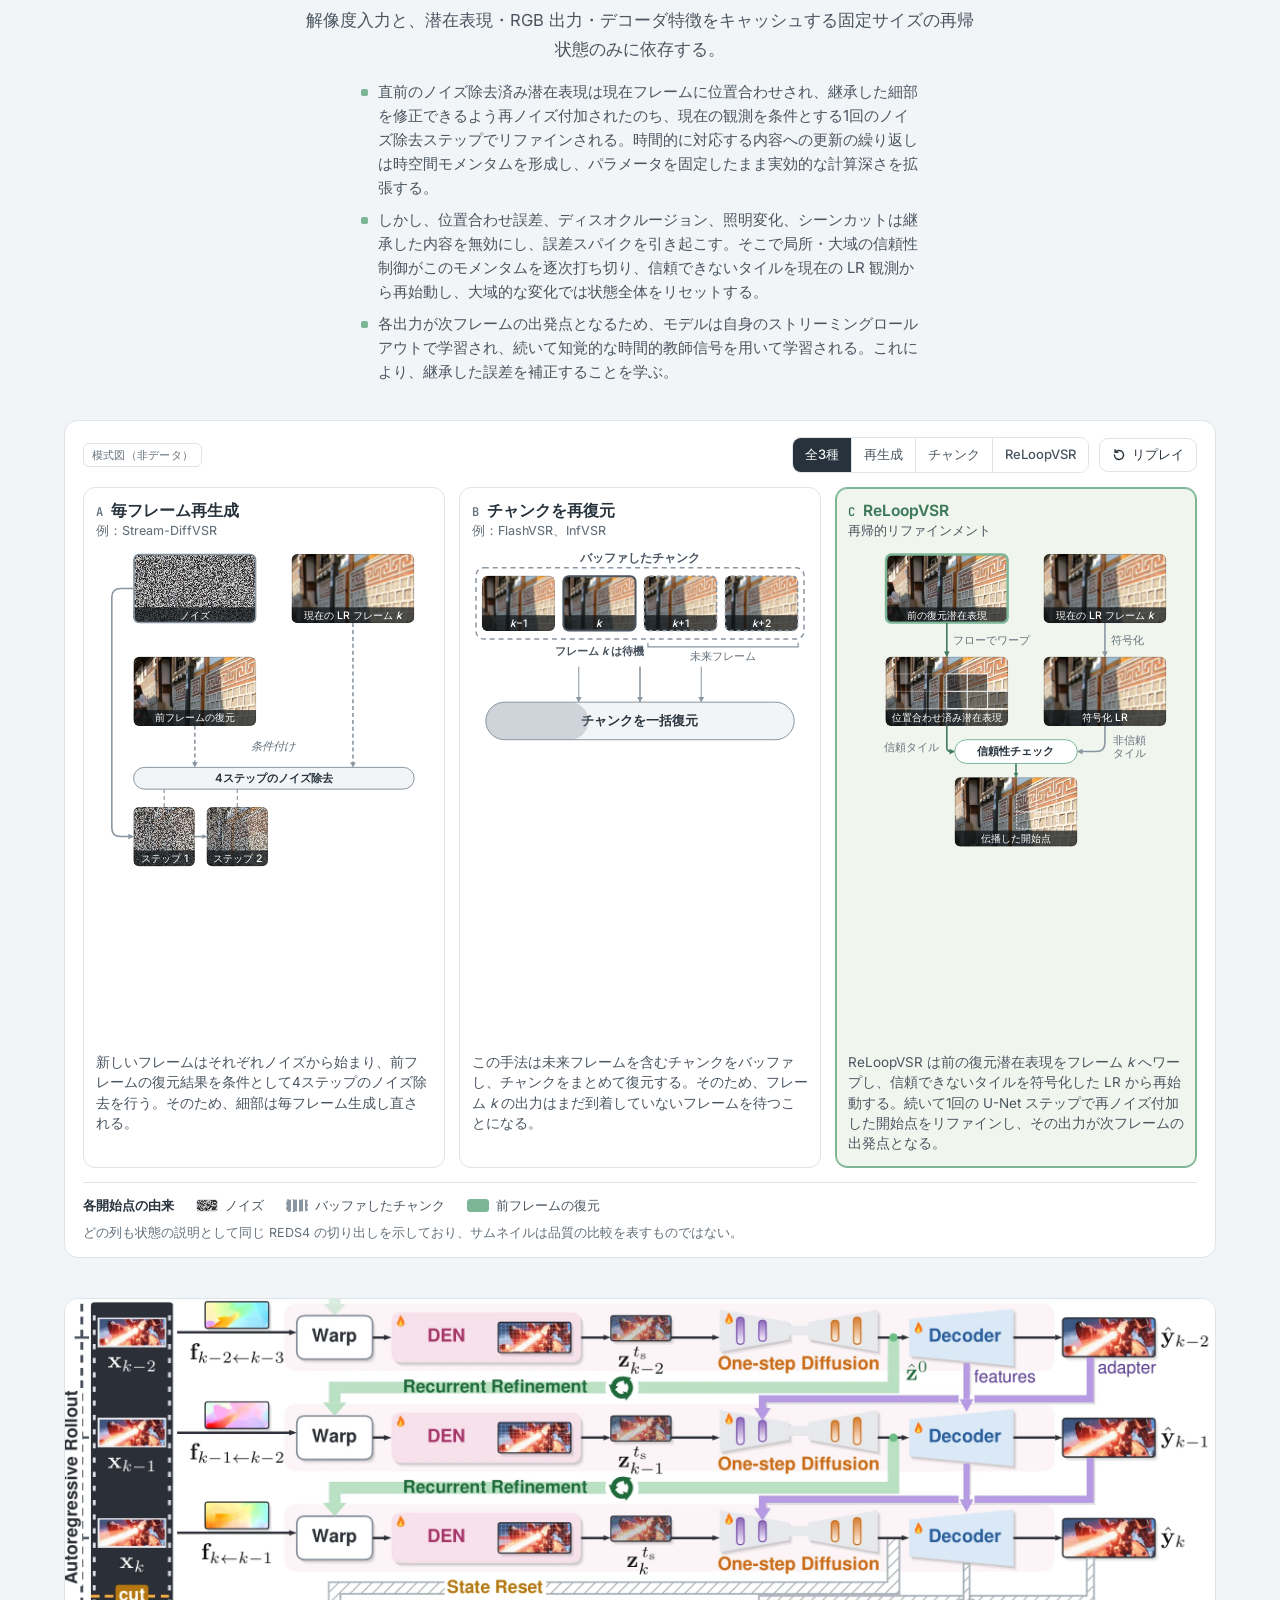
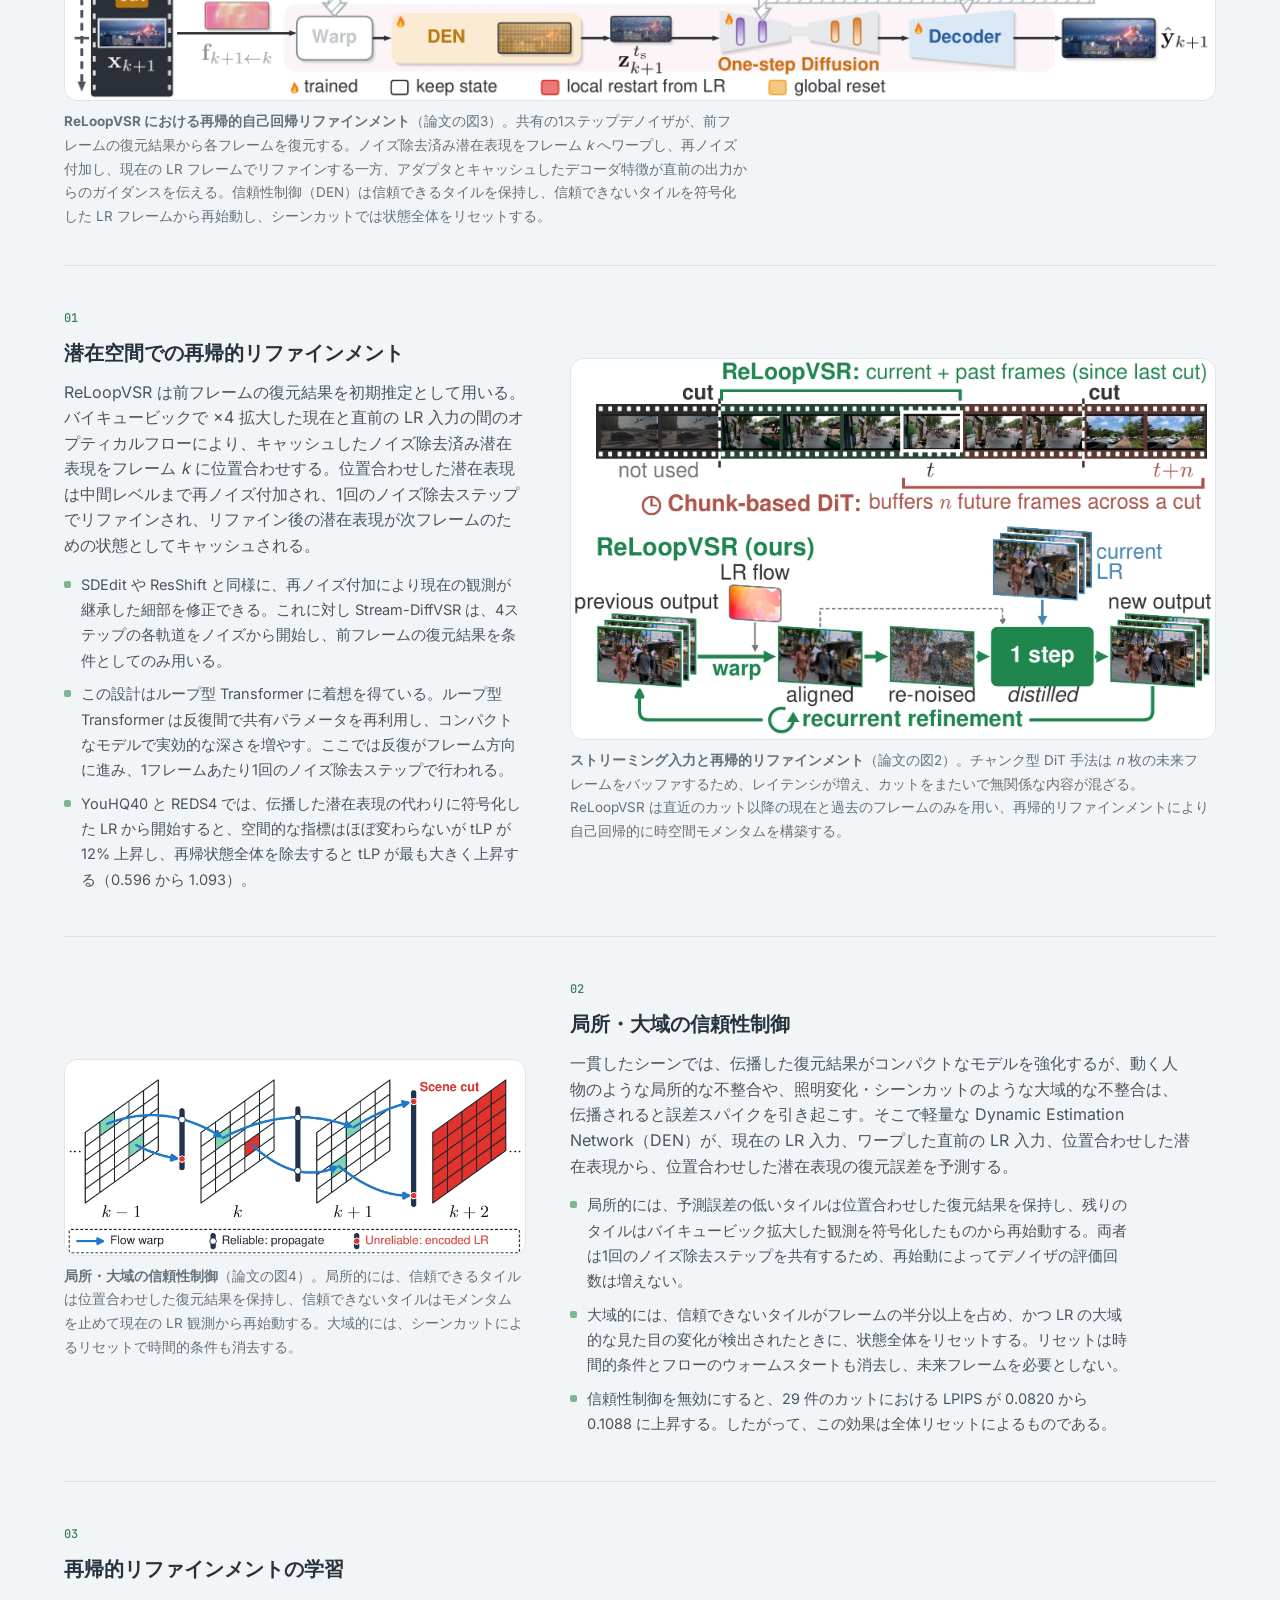
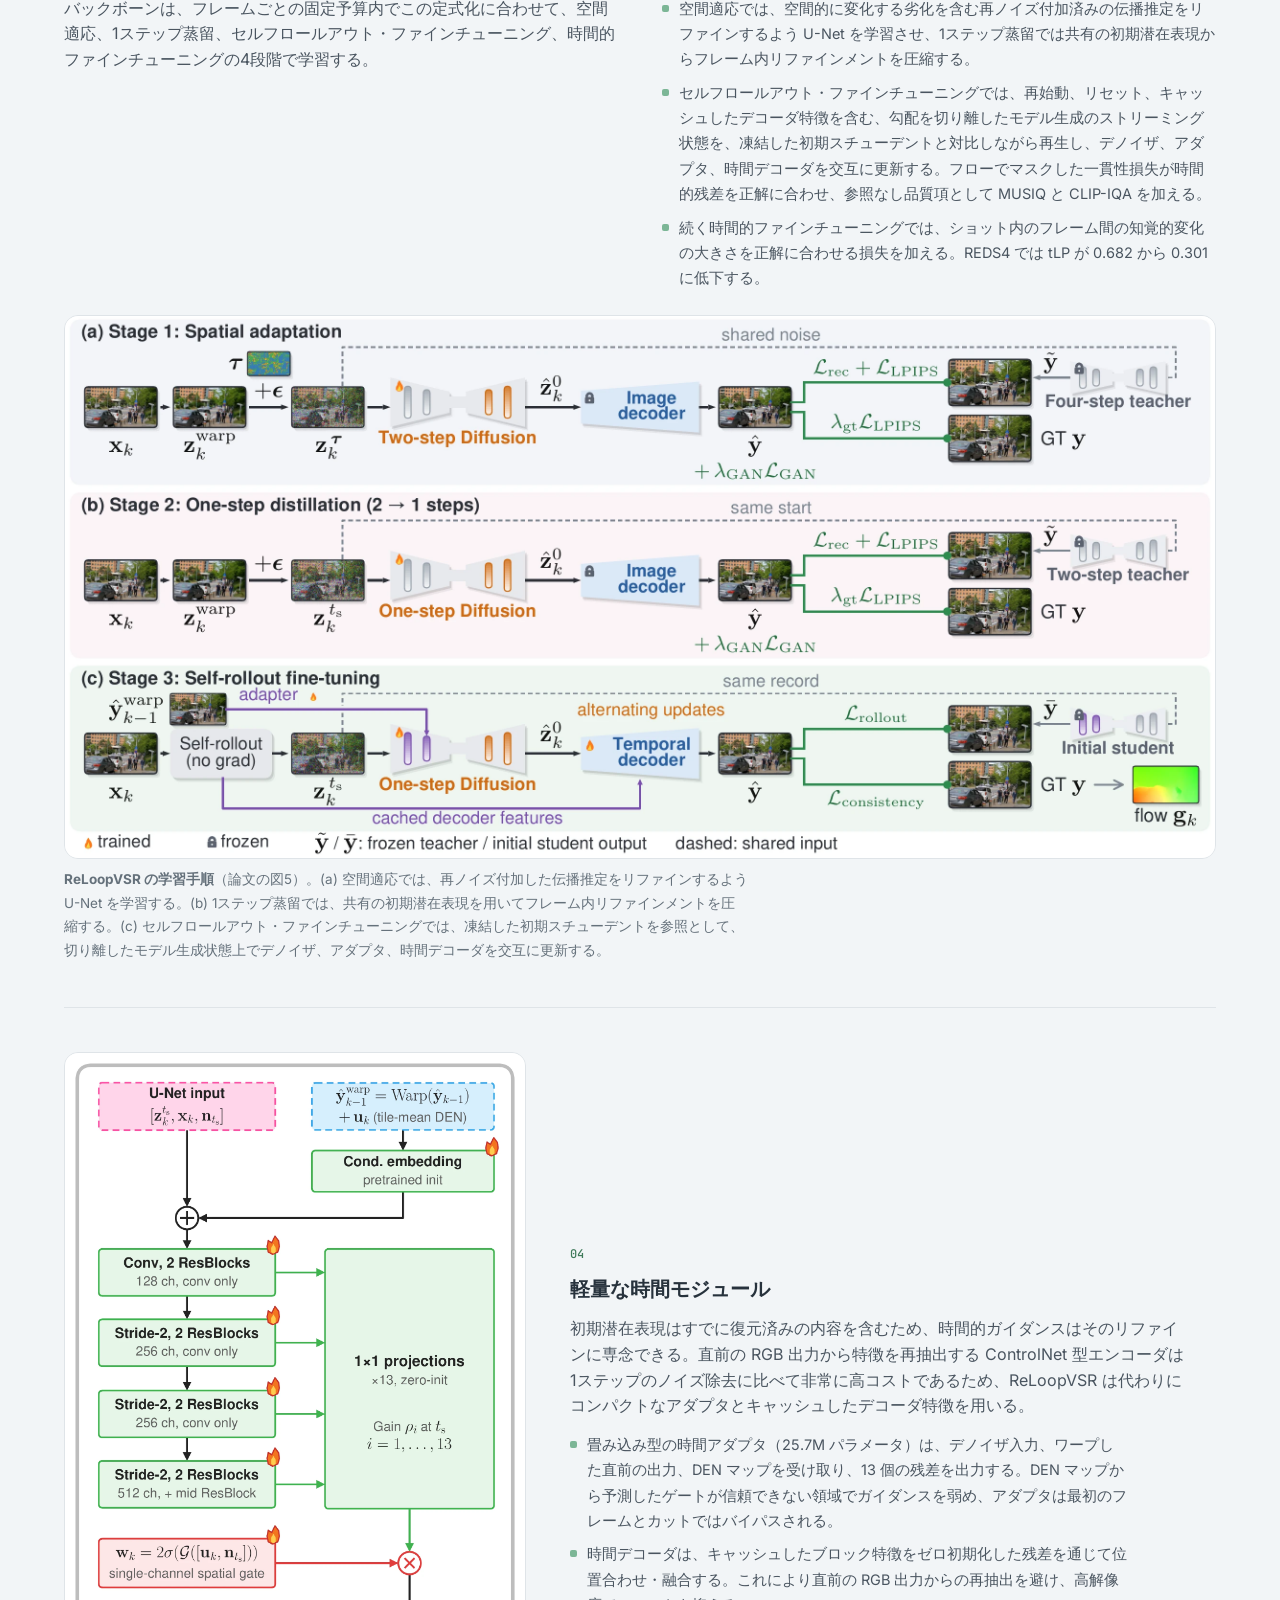
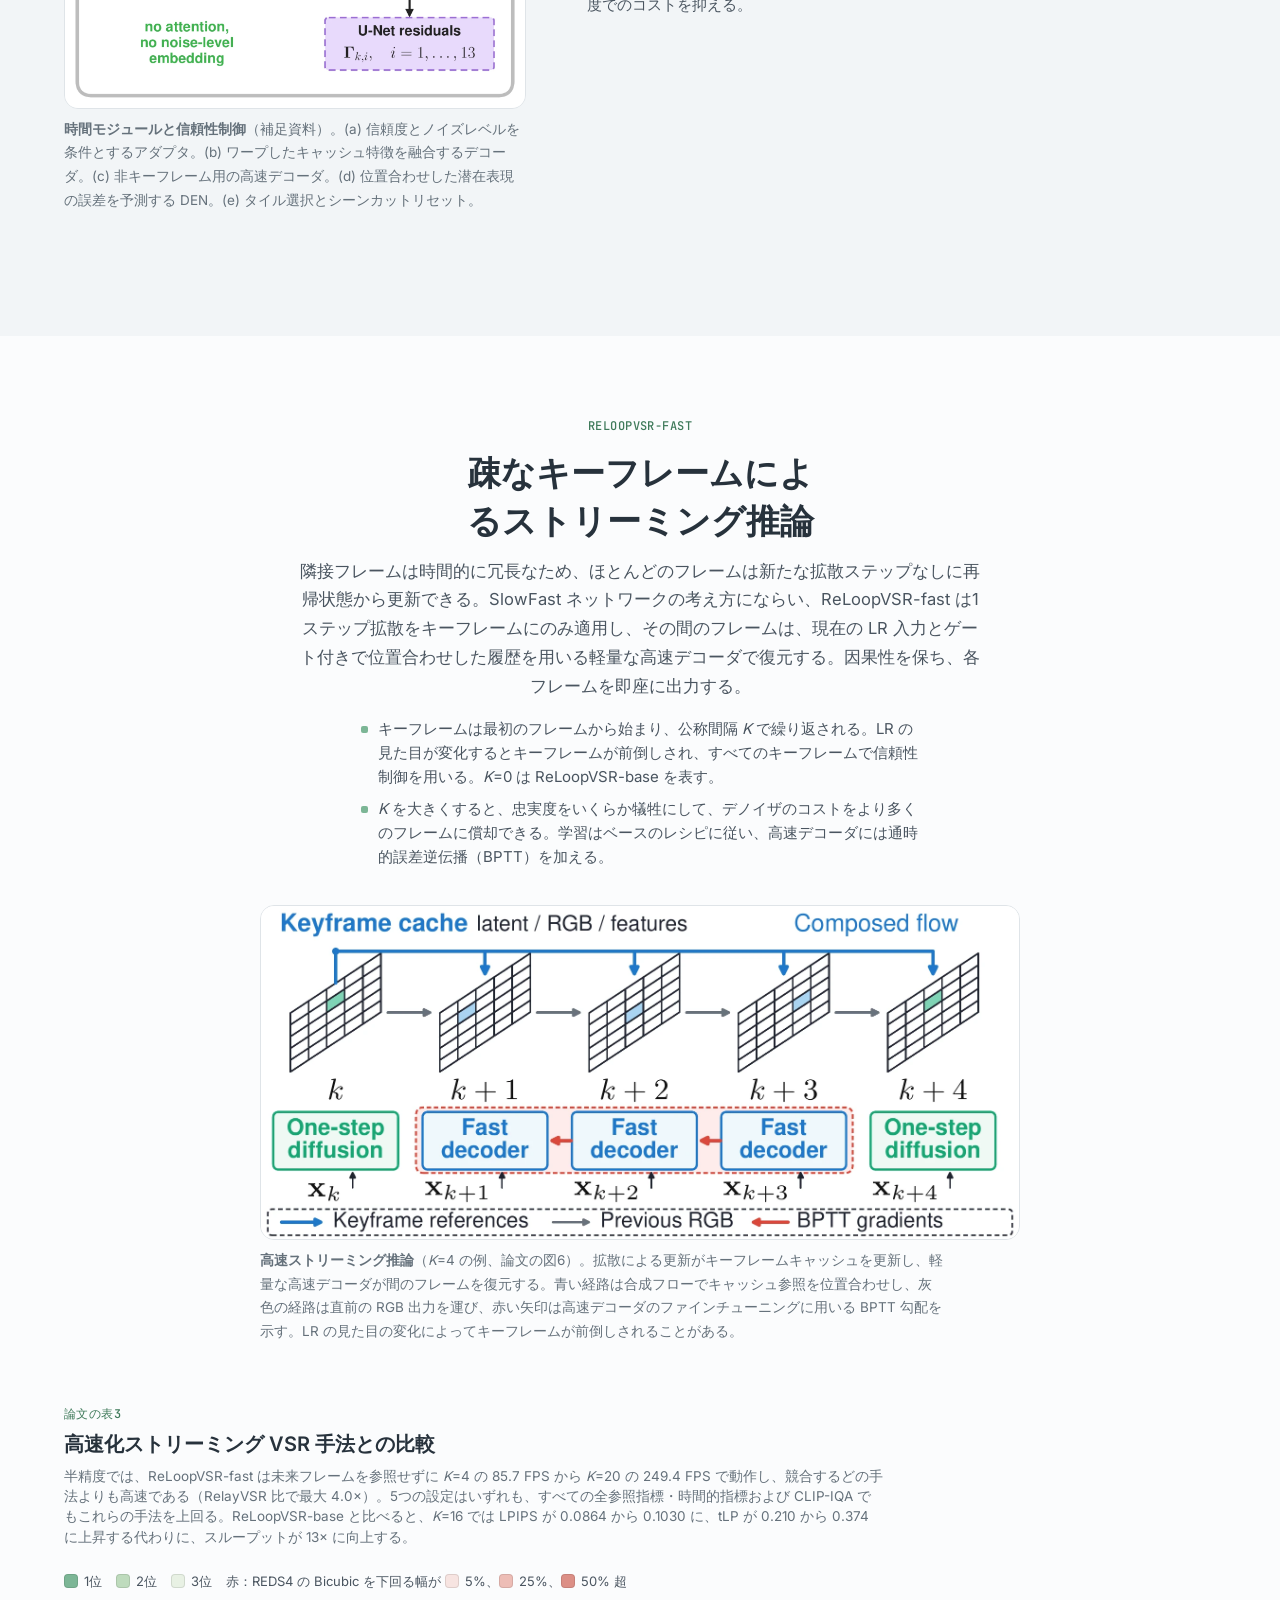
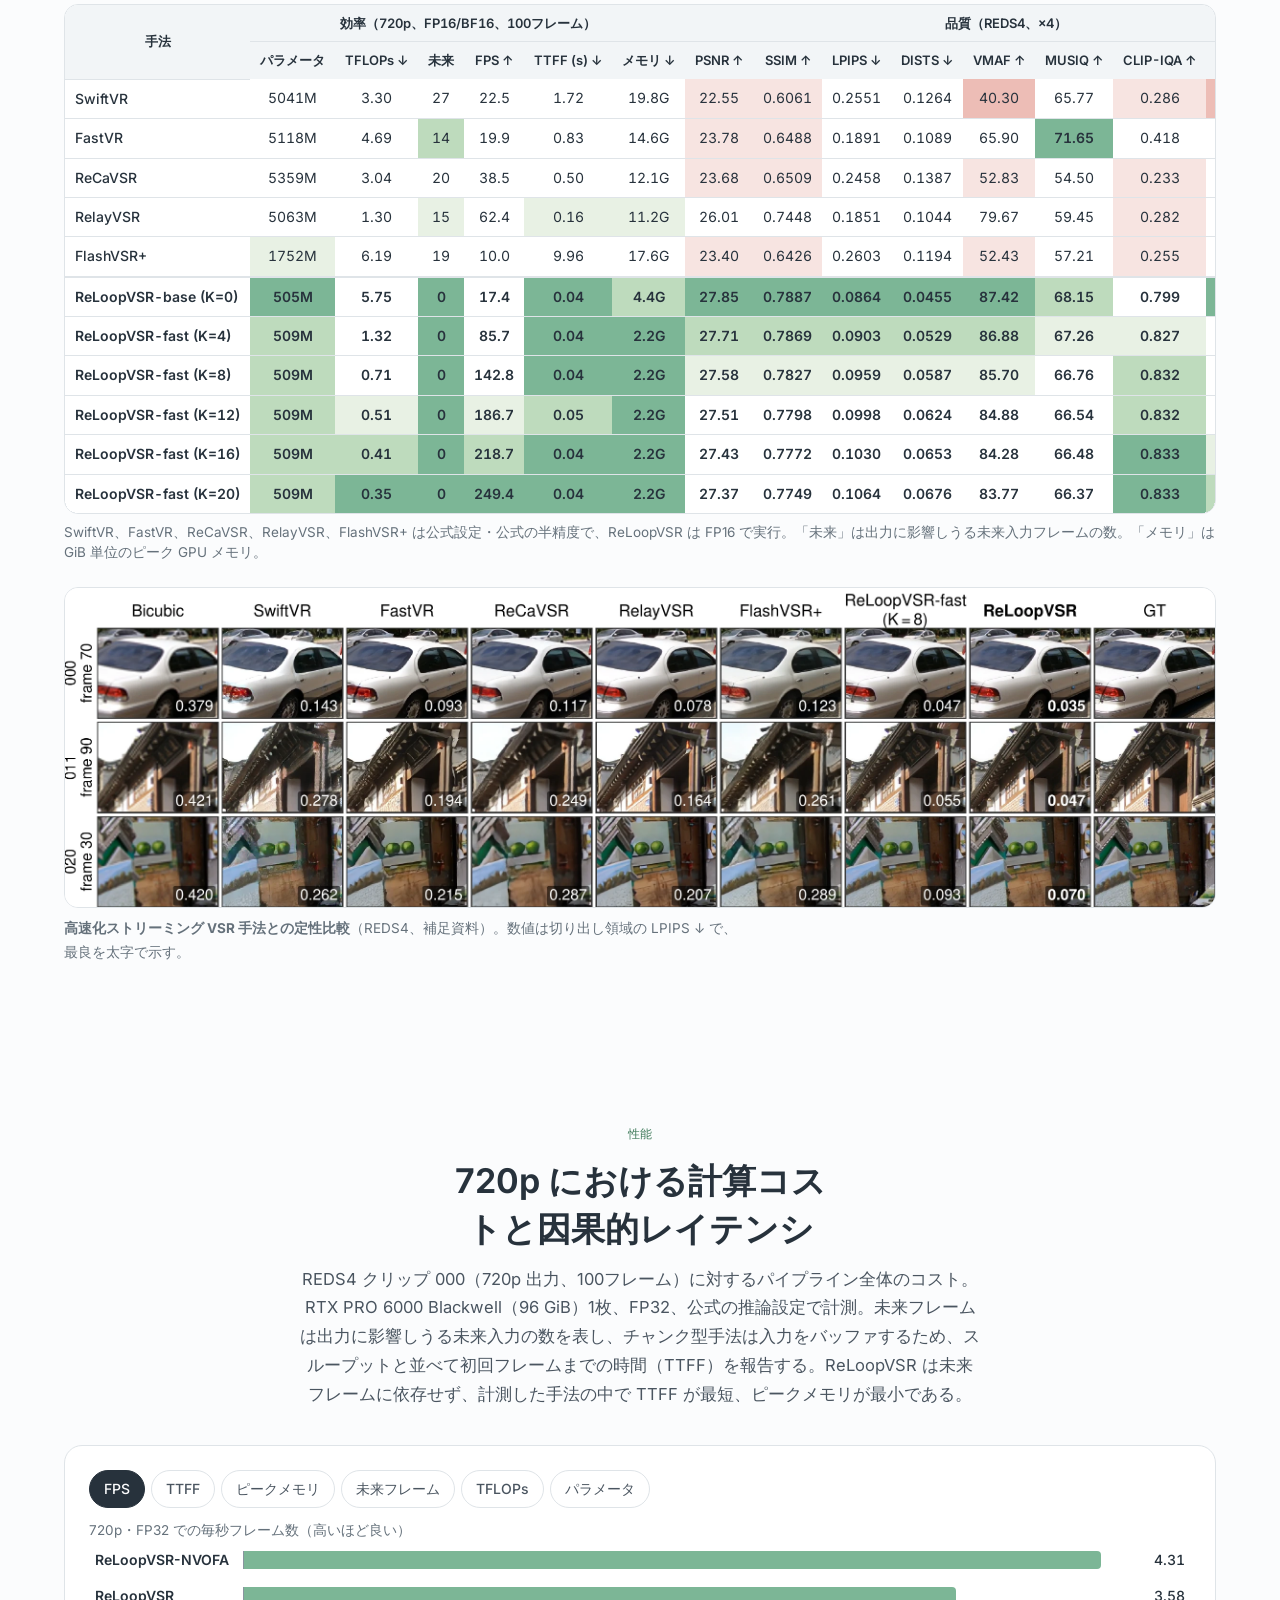
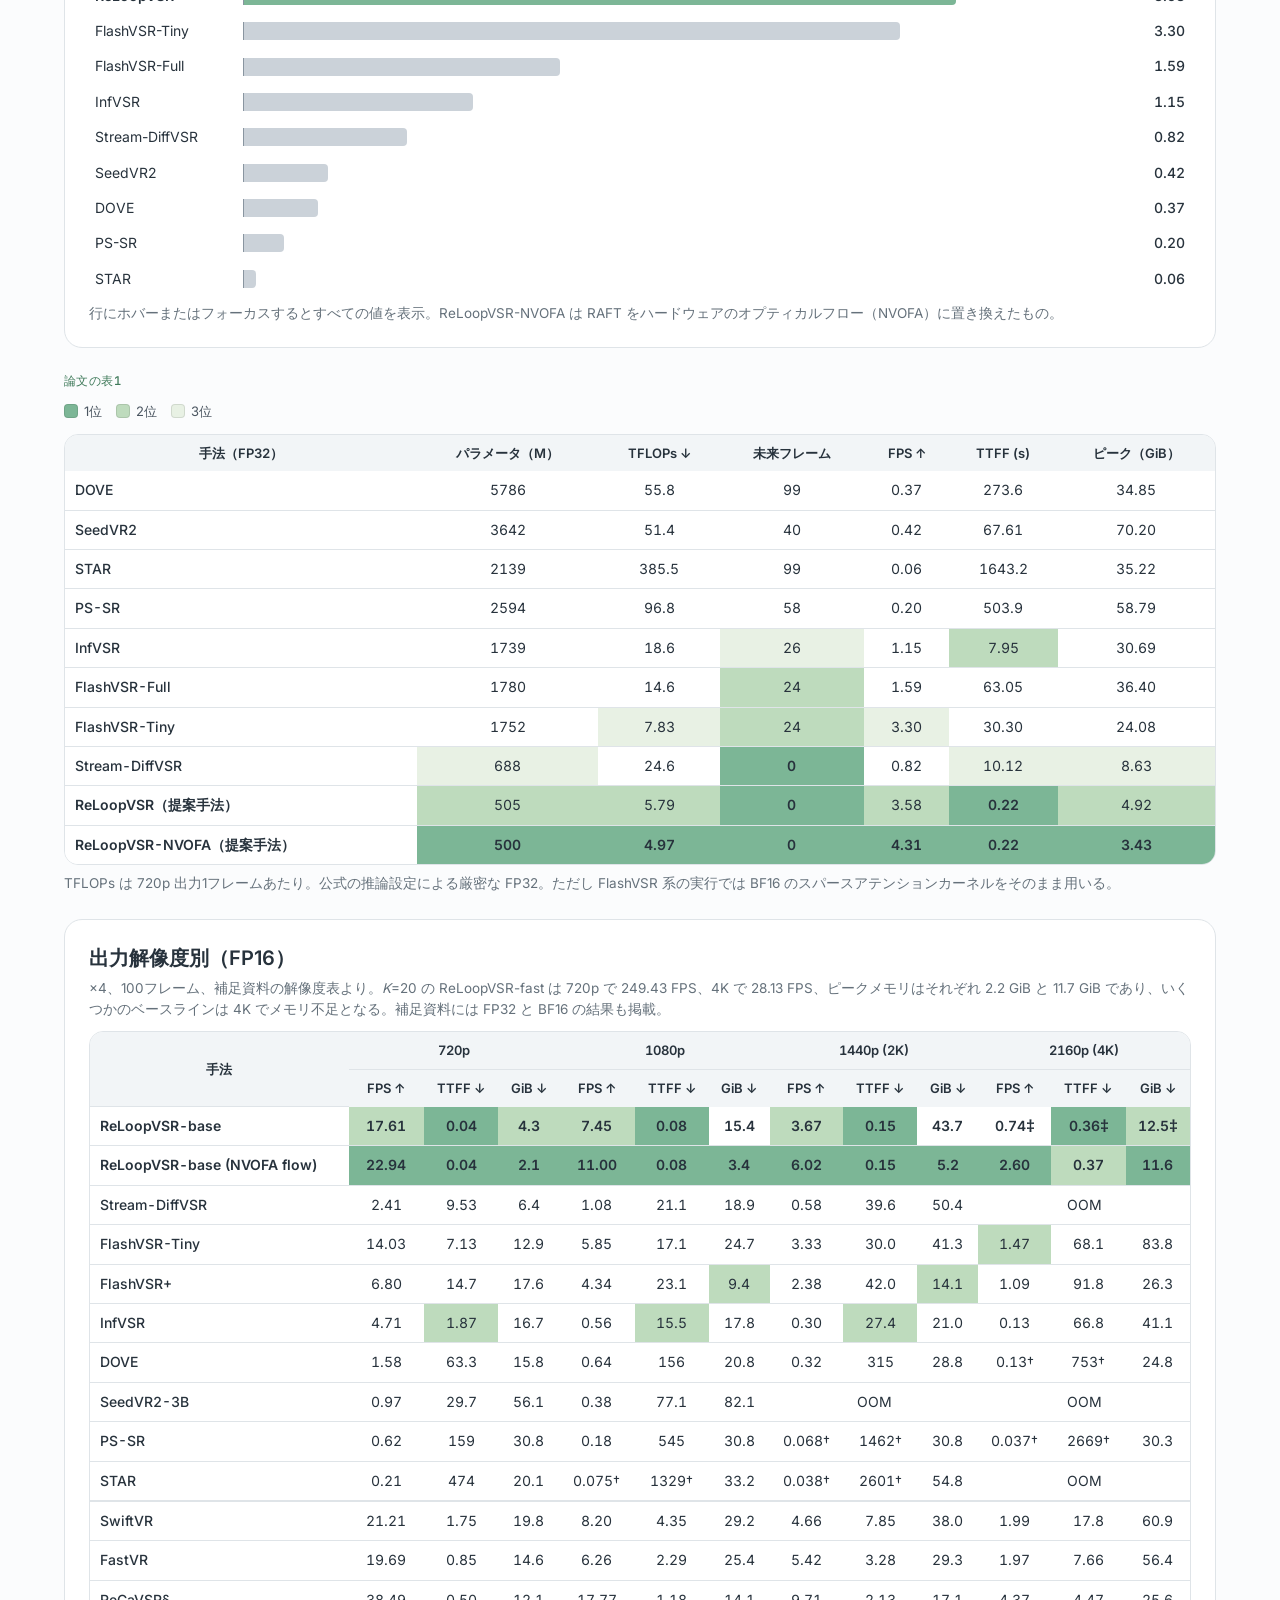
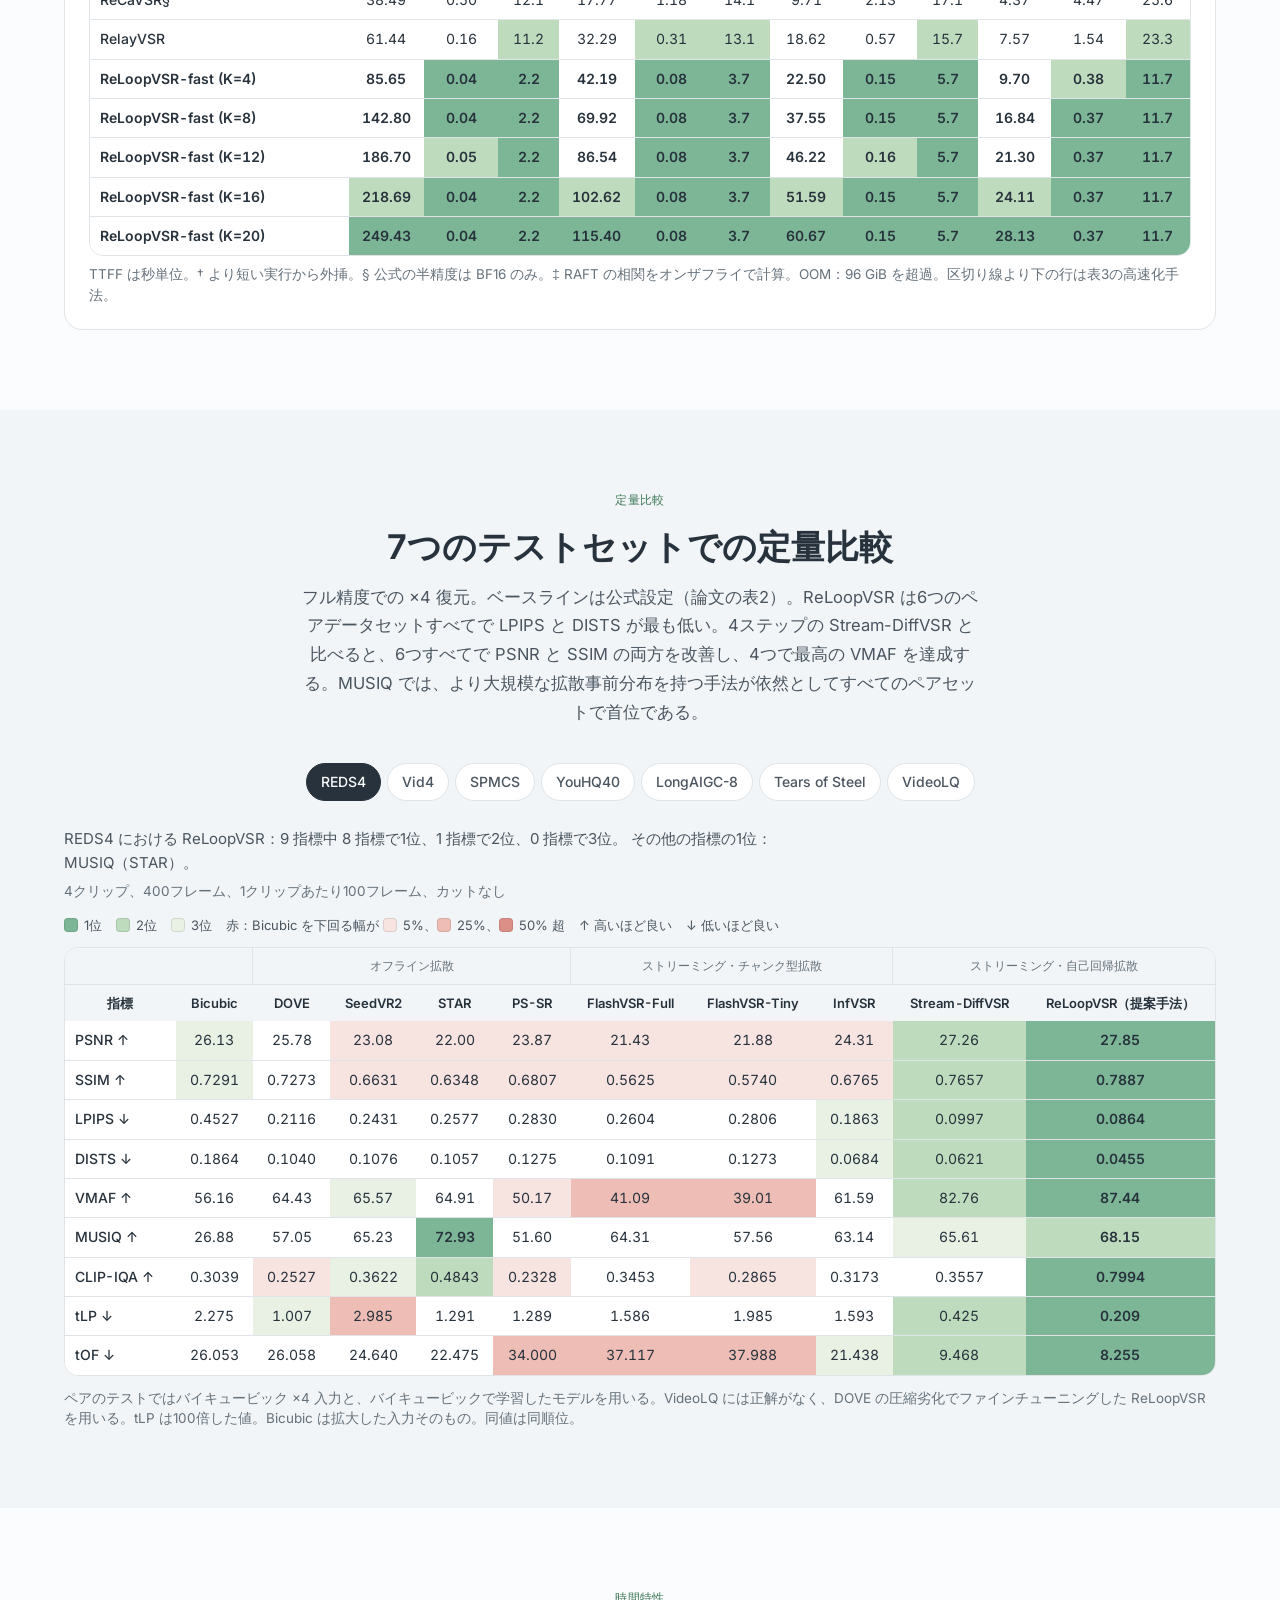
==== commit ad5ba436: "Hero: add the portrait clip back as the third clip (paper weights, clean skin); captions in all lang" ====
--- a/ja/index.html
+++ b/ja/index.html
@@ -50,7 +50,7 @@
 
 <main id="main">
 <div class="hero" id="top">
-  <div class="hero-view" data-clip="hero" data-desc="Inter4K の4クリップ（都市の空撮、ハニカム状の階段、バラ）。バイキュービック拡大した入力と ReLoopVSR の出力に分割して表示"><img class="hero-poster" src="../media/poster/hero_split.webp?v=20261118r" width="1920" height="1080" alt="" fetchpriority="high" decoding="async"></div>
+  <div class="hero-view" data-clip="hero" data-desc="Inter4K の5クリップ（都市の空撮、ハニカム状の階段、人物、バラ）。バイキュービック拡大した入力と ReLoopVSR の出力に分割して表示"><img class="hero-poster" src="../media/poster/hero_split.webp?v=20261118r" width="1920" height="1080" alt="" fetchpriority="high" decoding="async"></div>
   <div class="hero-fade" aria-hidden="true"></div>
   <div class="hero-inner wrap"><div class="hero-text">
     <h1 class="hero-title"><em>ReLoopVSR</em><span class="vh">：</span><span class="hero-sub">ストリーミング動画超解像のための<span class="nb">1ステップ</span>再帰的自己回帰拡散リファインメント</span></h1>
@@ -70,7 +70,7 @@
     <div role="listitem"><b>2.2 GiB</b><span>720p でのピークメモリ</span></div>
   </div>
   </div></div>
-  <div class="hero-cap"><button class="play" id="hero-play" type="button" aria-label="このクリップを一時停止"><svg viewBox="0 0 12 12" fill="currentColor" aria-hidden="true"><path d="M2 1h3v10H2zM7 1h3v10H7z"/></svg><span>一時停止</span></button><span id="hero-cap"><b>Inter4K の4クリップ</b> · 左：バイキュービック入力 · 右：ReLoopVSR（×4）</span></div>
+  <div class="hero-cap"><button class="play" id="hero-play" type="button" aria-label="このクリップを一時停止"><svg viewBox="0 0 12 12" fill="currentColor" aria-hidden="true"><path d="M2 1h3v10H2zM7 1h3v10H7z"/></svg><span>一時停止</span></button><span id="hero-cap"><b>Inter4K の5クリップ</b> · 左：バイキュービック入力 · 右：ReLoopVSR（×4）</span></div>
   <a class="scroll-cue" href="#race" aria-label="スピードレースへスクロール"><span></span></a>
 </div>
 <div class="hero-after"><div class="wrap">
@@ -276,8 +276,8 @@
   <p>数値は論文の表による。このページは外部リソースを読み込まず、データを収集しない。フォント：Inter と JetBrains Mono、SIL Open Font License（assets/fonts を参照）。</p>
 </div></footer>
 <script>window.DV_BASE='../';window.DV_I18N={"themeLight":"ライトテーマに切り替え","themeDark":"ダークテーマに切り替え","sliderValue":"幅の {n} パーセントに{what}を表示","gripName":"比較の境界：左が入力、右が ReLoopVSR","tagInput":"入力（バイキュービック）","tagOurs":"ReLoopVSR","sliderWhat":"バイキュービック入力","pause":"一時停止","play":"再生","pauseClip":"このクリップを一時停止","playClip":"このクリップを再生","decodeErr":"このブラウザではクリップをデコードできなかったため、静止フレームを表示しています。スライダーは引き続き使用できます。","soundOn":"音声オン","soundOff":"音声オフ","muteClip":"このクリップをミュート","unmuteClip":"このクリップのミュートを解除","unitS":" s","doneAt":"完了 ","done":"完了 ","oomAt":"{res} で{why}","oomLong":"メモリ不足（OOM）","notRaced":"レース対象外","waitFirst":"最初のフレームを待機中","laneMeta":"{ttff} s、{fps} FPS","laneAria":"REDS4 クリップ 000 での {name}、{res} で計時","clipNA":"クリップを利用できない","chipOom":"{res} で{why}、レース対象外","chipFrames":"{k} / 100 フレーム","chipWait":"0 / 100、最初のフレームは {t} s","resume":"再開","speed1":"等倍速","speedN":"{n}倍速","raceCap":"{res}：{name}、最初のフレームまで {t} s、{fps} FPS。","all":"すべて","filterTabs":"データセットで比較を絞り込む","effFpsL":"720p・FP32 での毎秒フレーム数（高いほど良い）","effTtffL":"初回フレームまでの時間（秒、低いほど良い）。0.01 s からの対数軸。","effPeakT":"ピークメモリ","effPeakL":"確保された GPU メモリのピーク（GiB、低いほど良い）","effFutT":"未来フレーム","effFutL":"出力に影響しうる未来フレームの数（低いほど良い）","unitFr":" フレーム","effTflL":"720p 出力1フレームあたりの TFLOPs（低いほど良い）","effParT":"パラメータ","effParL":"パラメータ数（百万単位、低いほど良い）","tip":"{fps} FPS · {tflops} TFLOPs/フレーム<br>TTFF {ttff} s · ピーク {peak} GiB<br>未来フレーム {future} · パラメータ {params} M","effTabs":"コスト指標を選択","ours":"（提案手法）","grpOffline":"オフライン拡散","grpChunk":"ストリーミング・チャンク型拡散","grpAR":"ストリーミング・自己回帰拡散","higher":"高いほど良い","lower":"低いほど良い","and":"と","leadItem":"{metric}（{who}）","sum":"{set} における ReLoopVSR：{n} 指標中 {b} 指標で1位、{s} 指標で2位、{t} 指標で3位{rest}。","sumRest":"、{o} 指標で上位3位圏外","sumLead":" その他の指標の1位：{list}。","listSep":"、","metric":"指標","rBest":"1位","rSecond":"2位","rThird":"3位","benchTabs":"テストセットを選択","copiedMsg":"クリップボードにコピーしました。","copyFail":"コピーできませんでした。テキストを手動で選択してください。","copied":"コピー済み","copy":"コピー","sch.noise":"ノイズ","sch.current_lr_frame_k":"現在の LR フレーム *k*","sch.previous_restoration":"前フレームの復元","sch.conditioning":"条件付け","sch.four_denoising_steps":"4ステップのノイズ除去","sch.step":"ステップ ","sch.restored_frame_k":"復元フレーム *k*","sch.frame_k_1_starts":"フレーム *k*+1 は","sch.from_new_noise":"新たなノイズから開始。","sch.buffered_chunk":"バッファしたチャンク","sch.frame_k_waits":"フレーム *k* は待機","sch.future_frames":"未来フレーム","sch.joint_restoration_of_the_chunk":"チャンクを一括復元","sch.the_next_chunk":"次のチャンクは","sch.overlaps_this_one":"これと重なる。","sch.previous_restored_latent":"前の復元潜在表現","sch.warp_by_flow":"フローでワープ","sch.aligned_latent":"位置合わせ済み潜在表現","sch.encode":"符号化","sch.encoded_lr":"符号化 LR","sch.reliability_check":"信頼性チェック","sch.reliable_tiles":"信頼タイル","sch.unreliable":"非信頼","sch.tiles":"タイル","sch.propagated_start":"伝播した開始点","sch.scene_cut":"シーンカット","sch.resets_the_state":"状態を符号化 LR","sch.to_the_encoded_lr":"にリセット","sch.re_noise_to_an":"中間レベルまで","sch.intermediate_level":"再ノイズ付加","sch.re_noised_start":"再ノイズ開始点","sch.current_lr":"現在の LR","sch.one_u_net_step":"1ステップ U-Net","sch.start_for_frame_k_1":"フレーム *k*+1 の開始点","sch.regenerate_each_frame":"毎フレーム再生成","sch.example_stream_diffvsr":"例：Stream-DiffVSR","sch.each_new_frame_starts_from_noise_and_tak":"新しいフレームはそれぞれノイズから始まり、前フレームの復元結果を条件として4ステップのノイズ除去を行う。そのため、細部は毎フレーム生成し直される。","sch.regenerate_each_frame_noise_enters_a_cha":"毎フレーム再生成。ノイズが、前フレームの復元結果と現在の低解像度フレームを条件とする4ステップのノイズ除去の連鎖に入り、復元フレーム k を生成する。","sch.re_restore_chunks":"チャンクを再復元","sch.examples_flashvsr_infvsr":"例：FlashVSR、InfVSR","sch.the_method_buffers_a_chunk_that_includes":"この手法は未来フレームを含むチャンクをバッファし、チャンクをまとめて復元する。そのため、フレーム <i>k<\/i> の出力はまだ到着していないフレームを待つことになる。","sch.re_restore_chunks_frames_including_futur":"チャンクを再復元。未来フレームを含むフレームがバッファされたチャンクに蓄積されて一括で復元され、その後、復元されたチャンクからフレーム k が取り出される。","sch.reloopvsr":"ReLoopVSR","sch.recurrent_refinement":"再帰的リファインメント","sch.reloopvsr_warps_the_previous_restored_la":"ReLoopVSR は前の復元潜在表現をフレーム <i>k<\/i> へワープし、信頼できないタイルを符号化した LR から再始動する。続いて1回の U-Net ステップで再ノイズ付加した開始点をリファインし、その出力が次フレームの出発点となる。","sch.reloopvsr_the_previous_restored_latent_i":"ReLoopVSR。前の復元潜在表現を、拡大した低解像度入力間のオプティカルフローでフレーム k へワープする。信頼性チェックがタイルごとに、位置合わせした潜在表現と符号化した低解像度フレームのどちらかを選び、シーンカットでは状態を符号化した低解像度フレームにリセットする。選ばれた開始点は中間レベルまで再ノイズ付加され、現在の低解像度フレームを条件として1回の U-Net ステップによりリファインされる。復元フレーム k はフレーム k+1 の出発点としてループバックする。","sch.mode_all_three":"全3種","sch.mode_regenerate":"再生成","sch.mode_chunks":"チャンク","sch.mode_reloopvsr":"ReLoopVSR","sch.schematic_not_data":"模式図（非データ）","sch.choose_which_pipeline_to_show":"表示するパイプラインを選択","sch.replay_the_animation":"アニメーションを再生し直す","sch.replay":"リプレイ","sch.where_each_starting_point_comes_from":"各開始点の由来","sch.every_column_shows_the_same_reds4_crop_a":"どの列も状態の説明として同じ REDS4 の切り出しを示しており、サムネイルは品質の比較を表すものではない。","meta:REDS4":"4クリップ、400フレーム、1クリップあたり100フレーム、カットなし","meta:Vid4":"4クリップ、171フレーム、1クリップあたり34–49フレーム、カットなし","meta:SPMCS":"30クリップ、934フレーム、1クリップあたり31–35フレーム、カットなし","meta:YouHQ40":"40クリップ、1318フレーム、1クリップあたり31–33フレーム、クリップ 019 の1箇所を除きカットなし","meta:LongAIGC-8":"8クリップ、4000フレーム、1クリップあたり500フレーム、カット64箇所","meta:Tears of Steel":"5クリップ、1109フレーム、1クリップあたり165–270フレーム、カット11箇所","meta:VideoLQ":"実世界、正解なし。50クリップ、4771フレーム、1クリップあたり34–100フレーム"}</script>
-<script src="../assets/data.js?v=20261118t" defer></script>
+<script src="../assets/data.js?v=20261118u" defer></script>
 <script src="../assets/schematic.js?v=20261118i18n" defer></script>
-<script src="../assets/app.js?v=20261118i18n" defer></script>
+<script src="../assets/app.js?v=20261118u" defer></script>
 </body>
 </html>
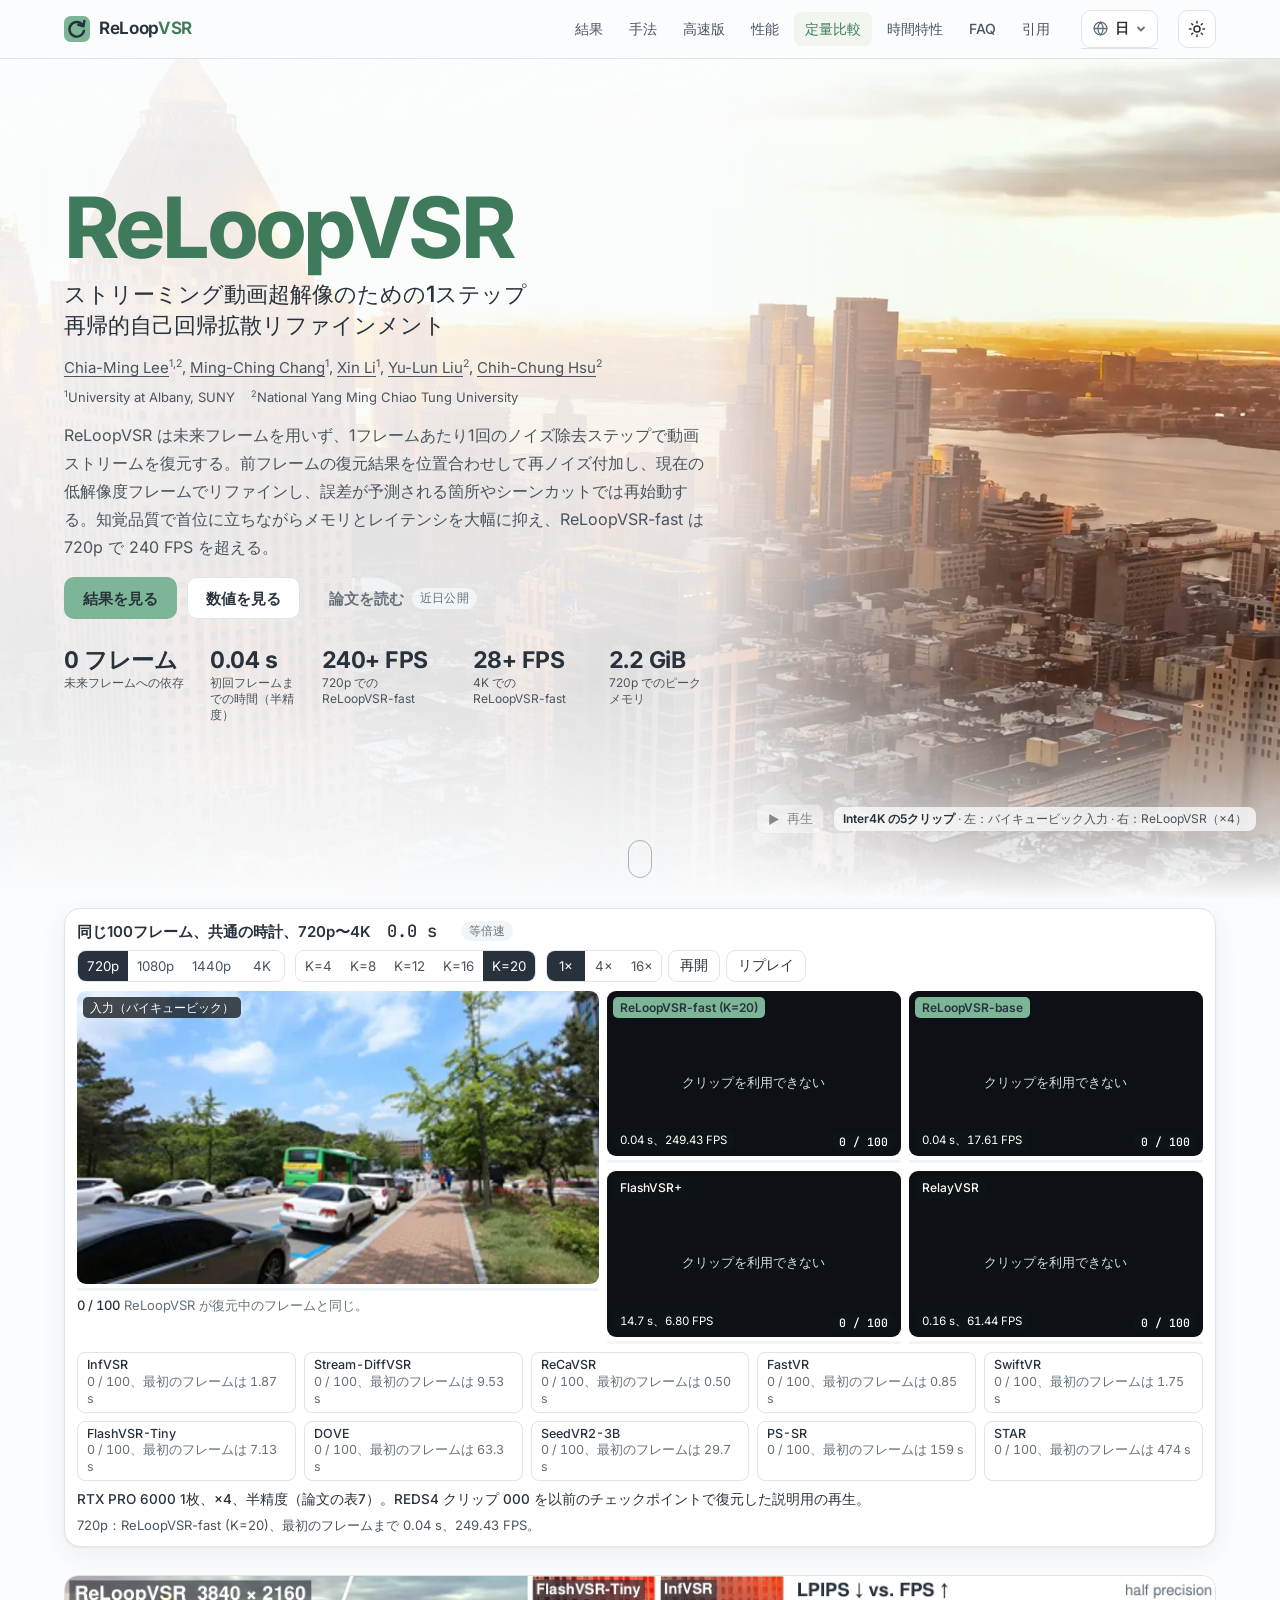
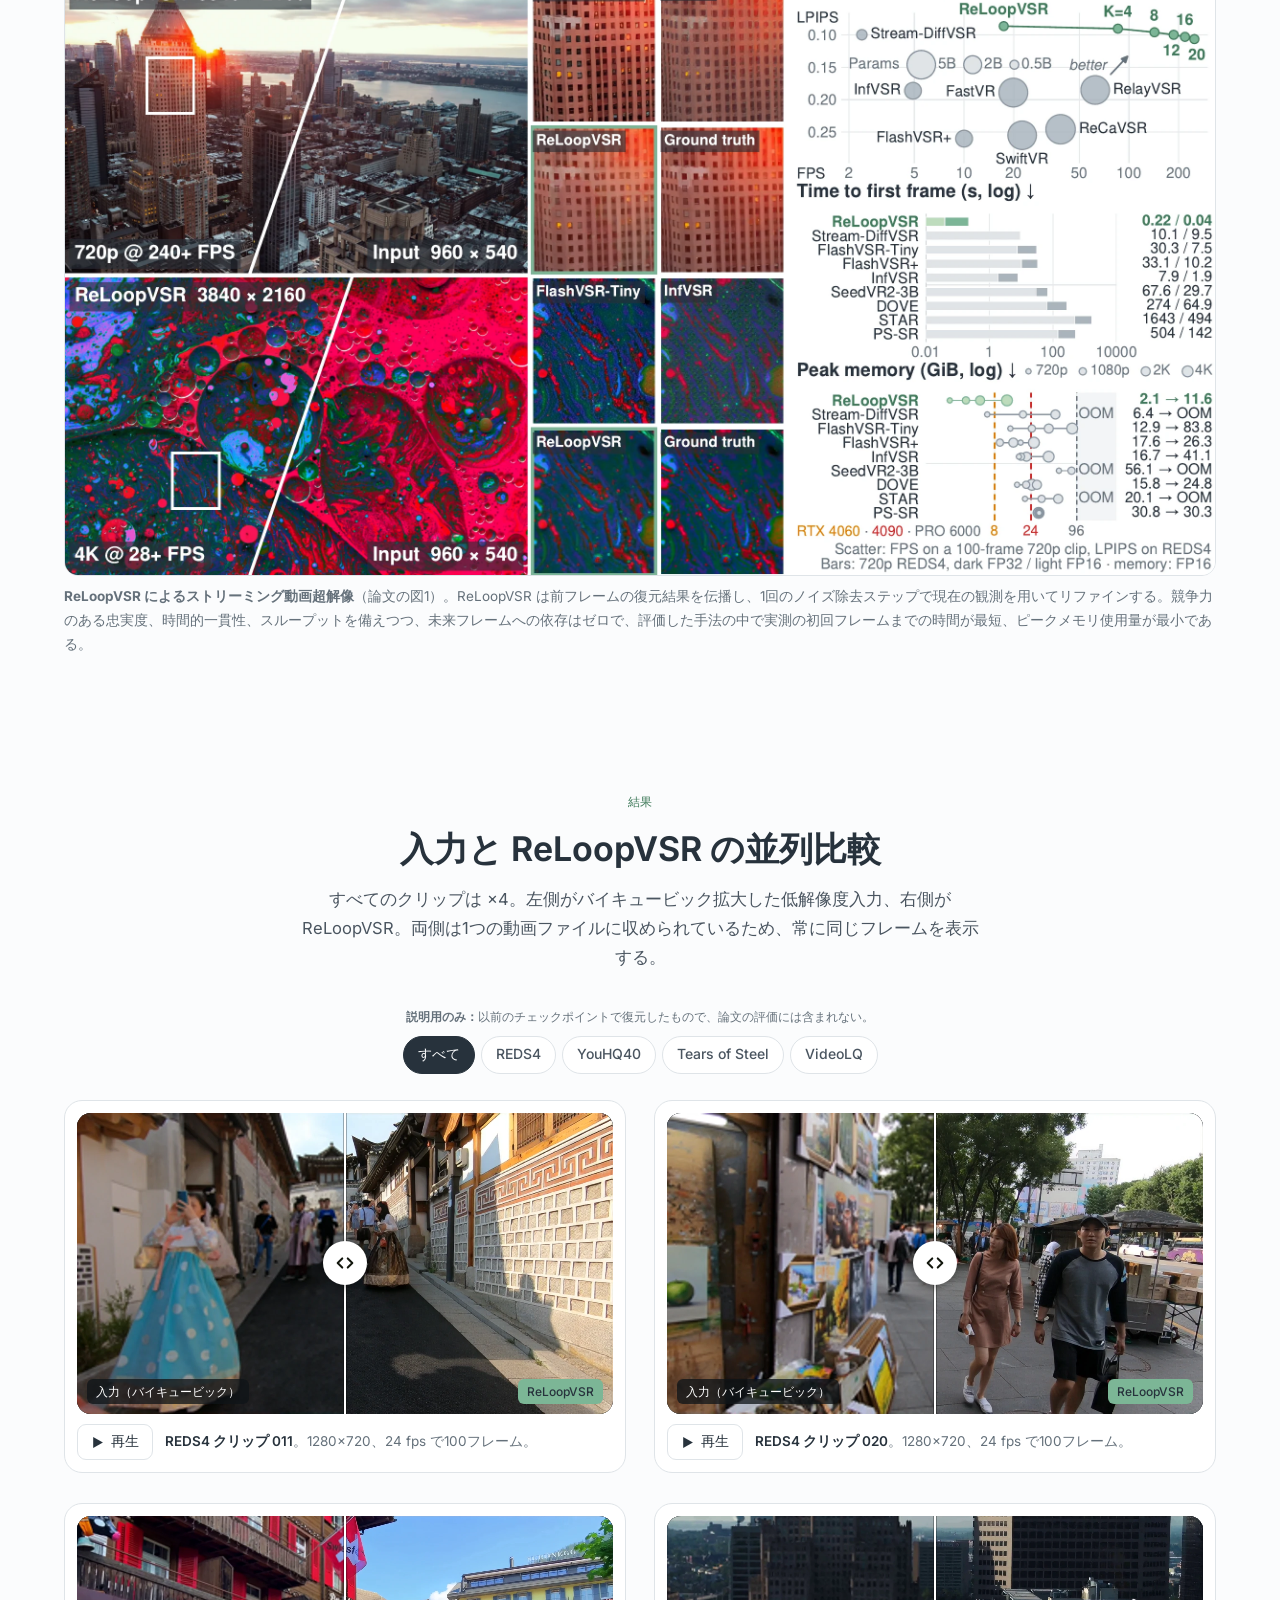
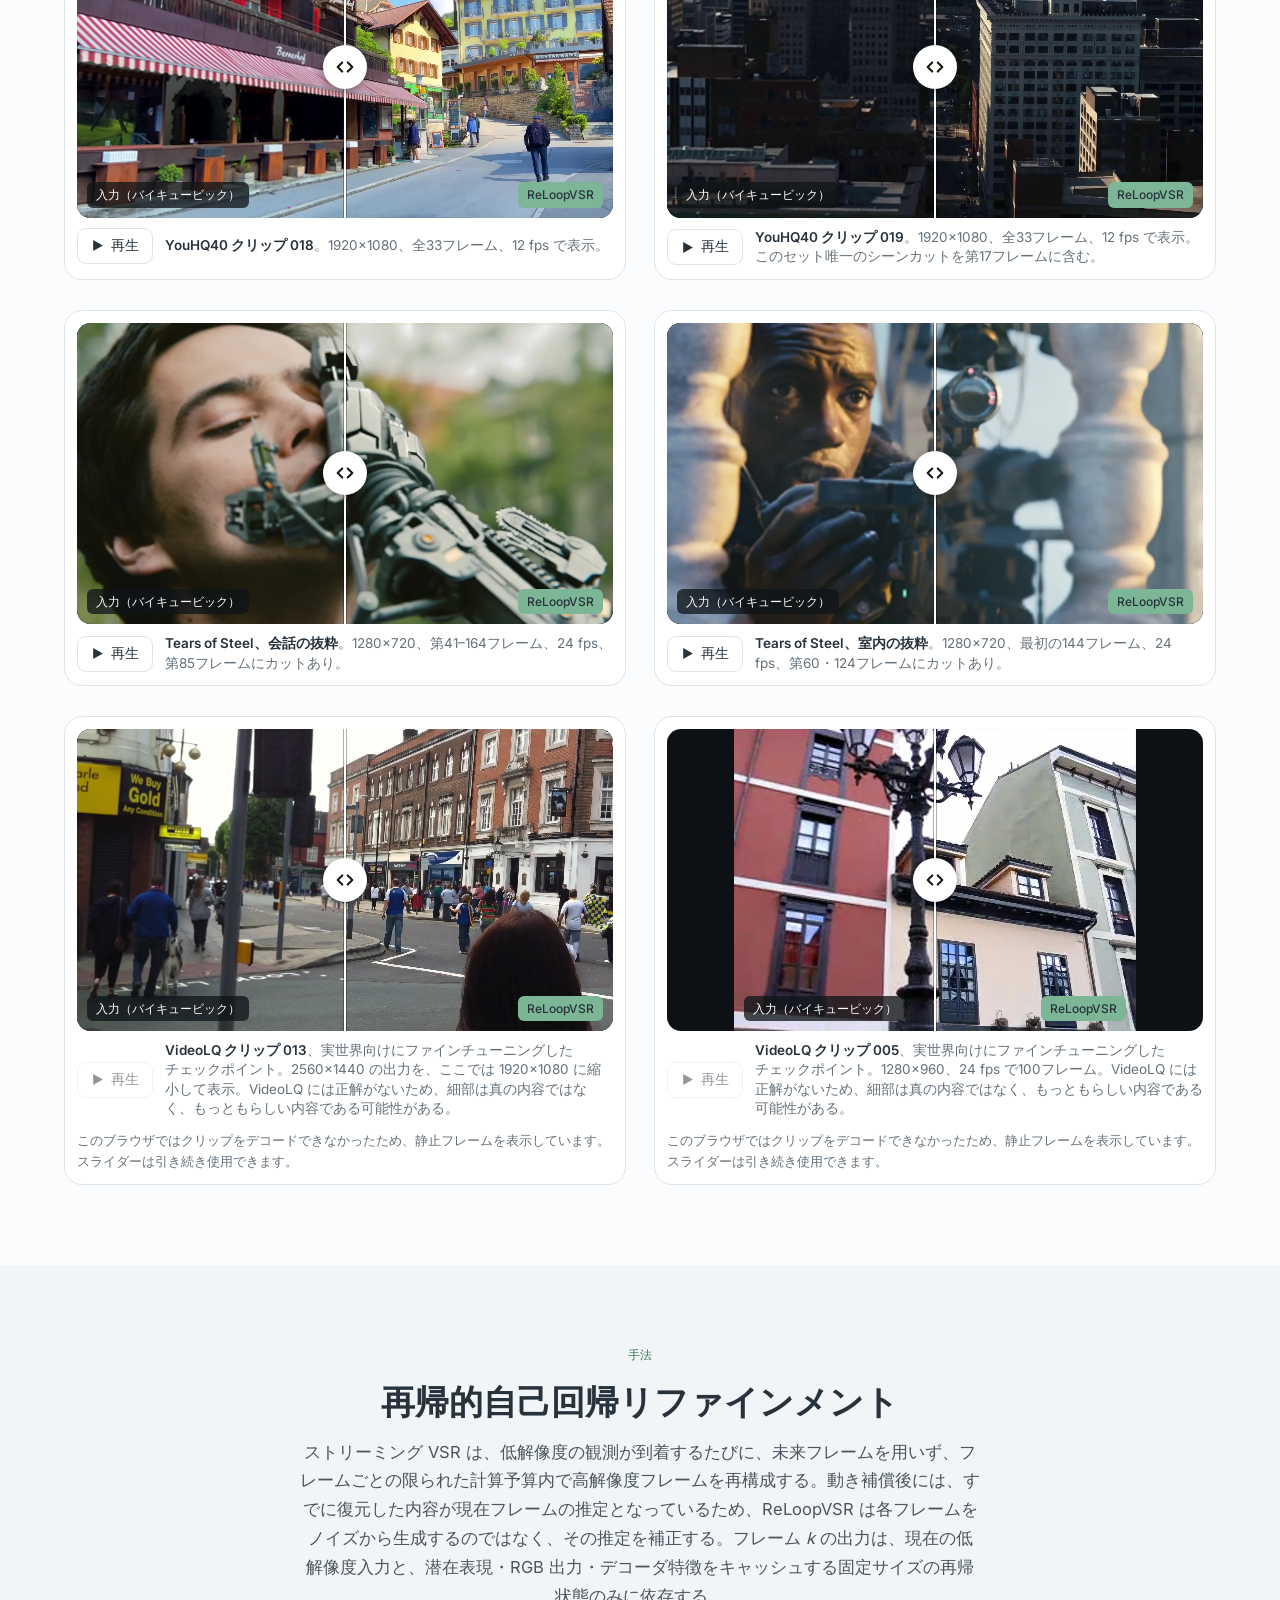
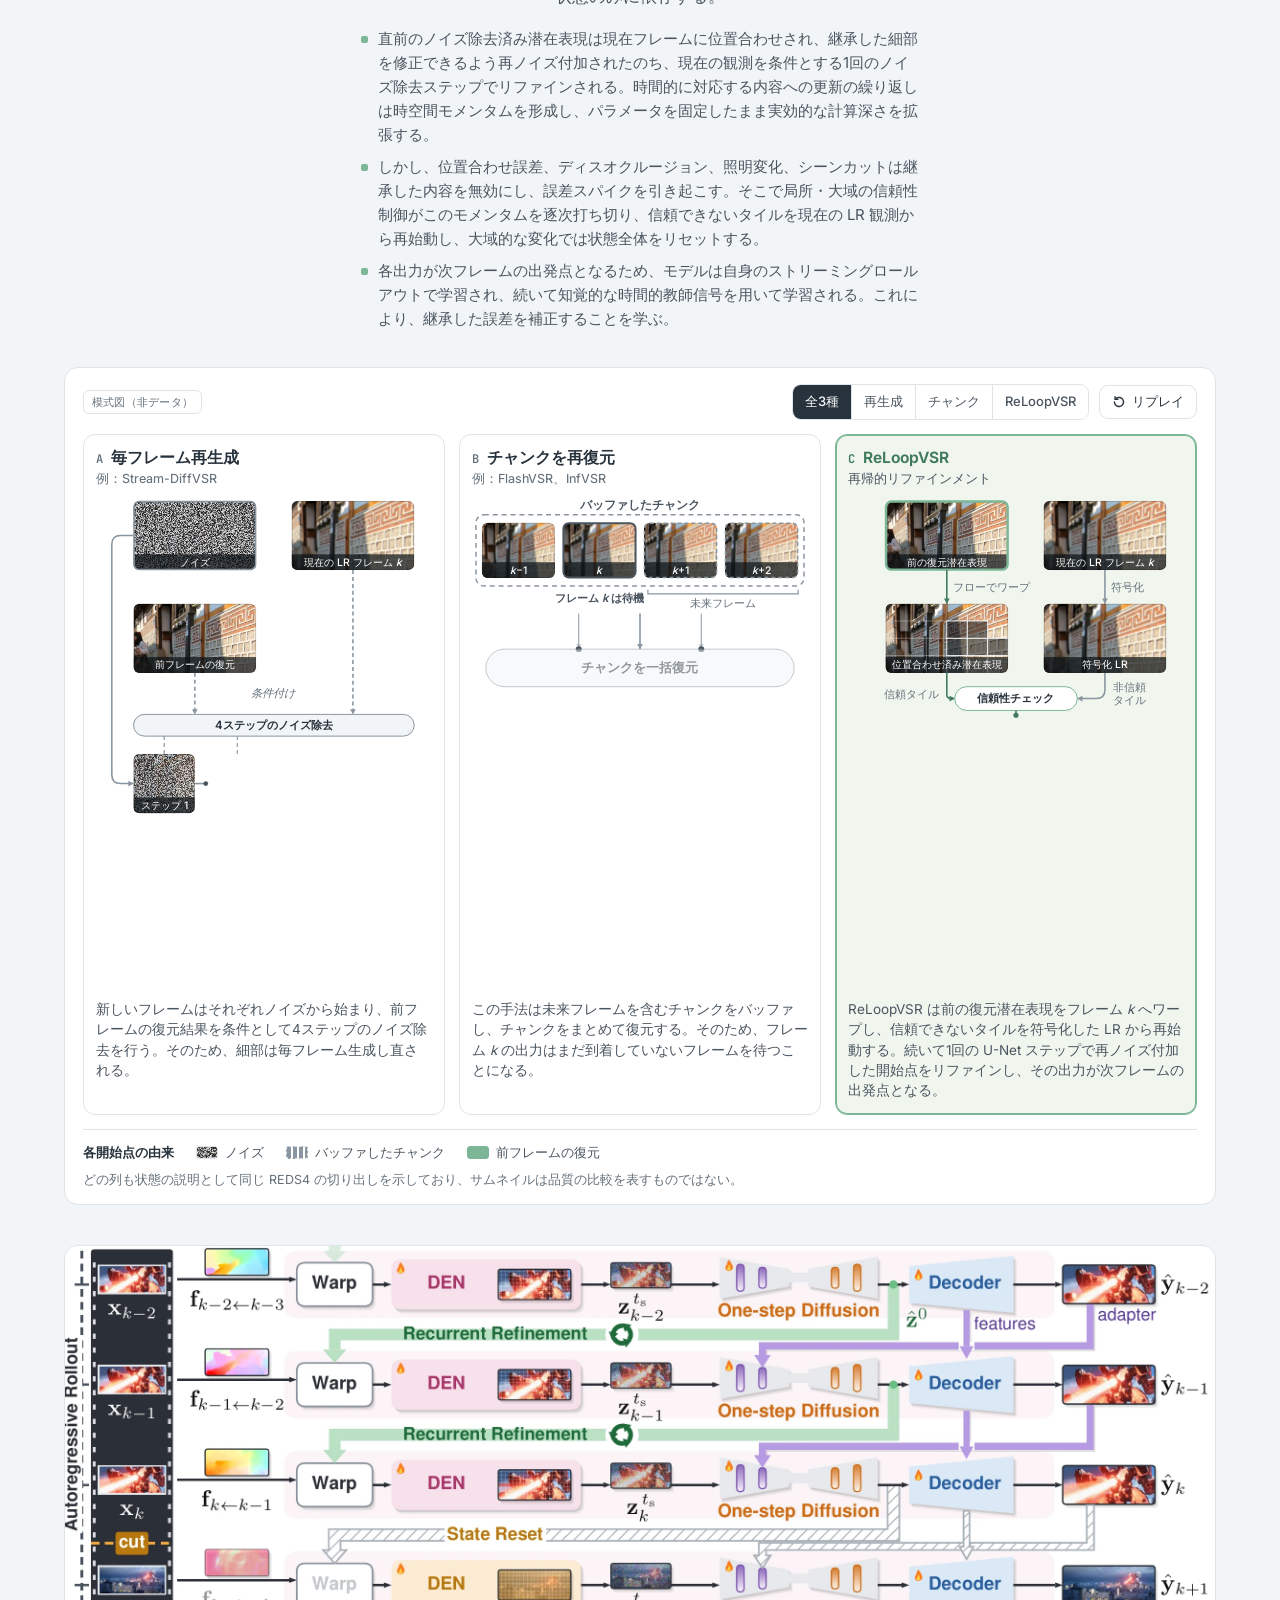
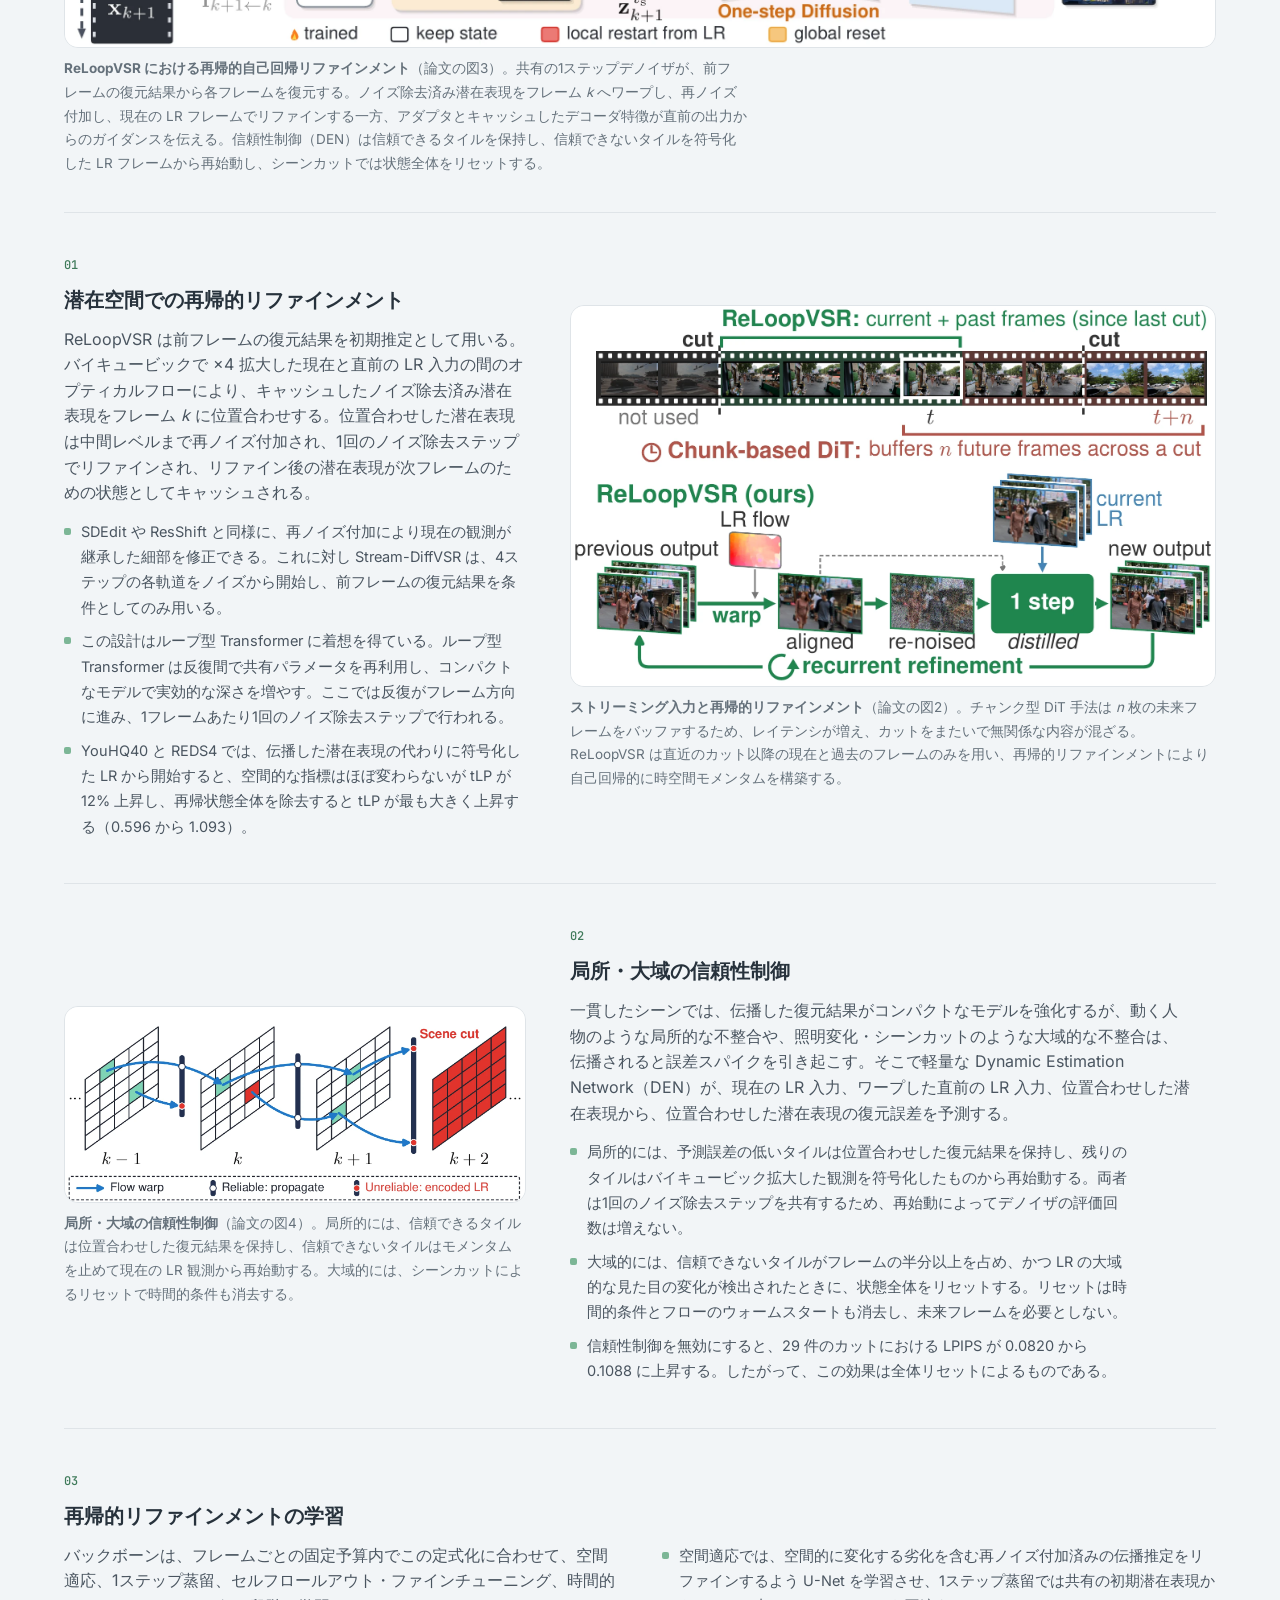
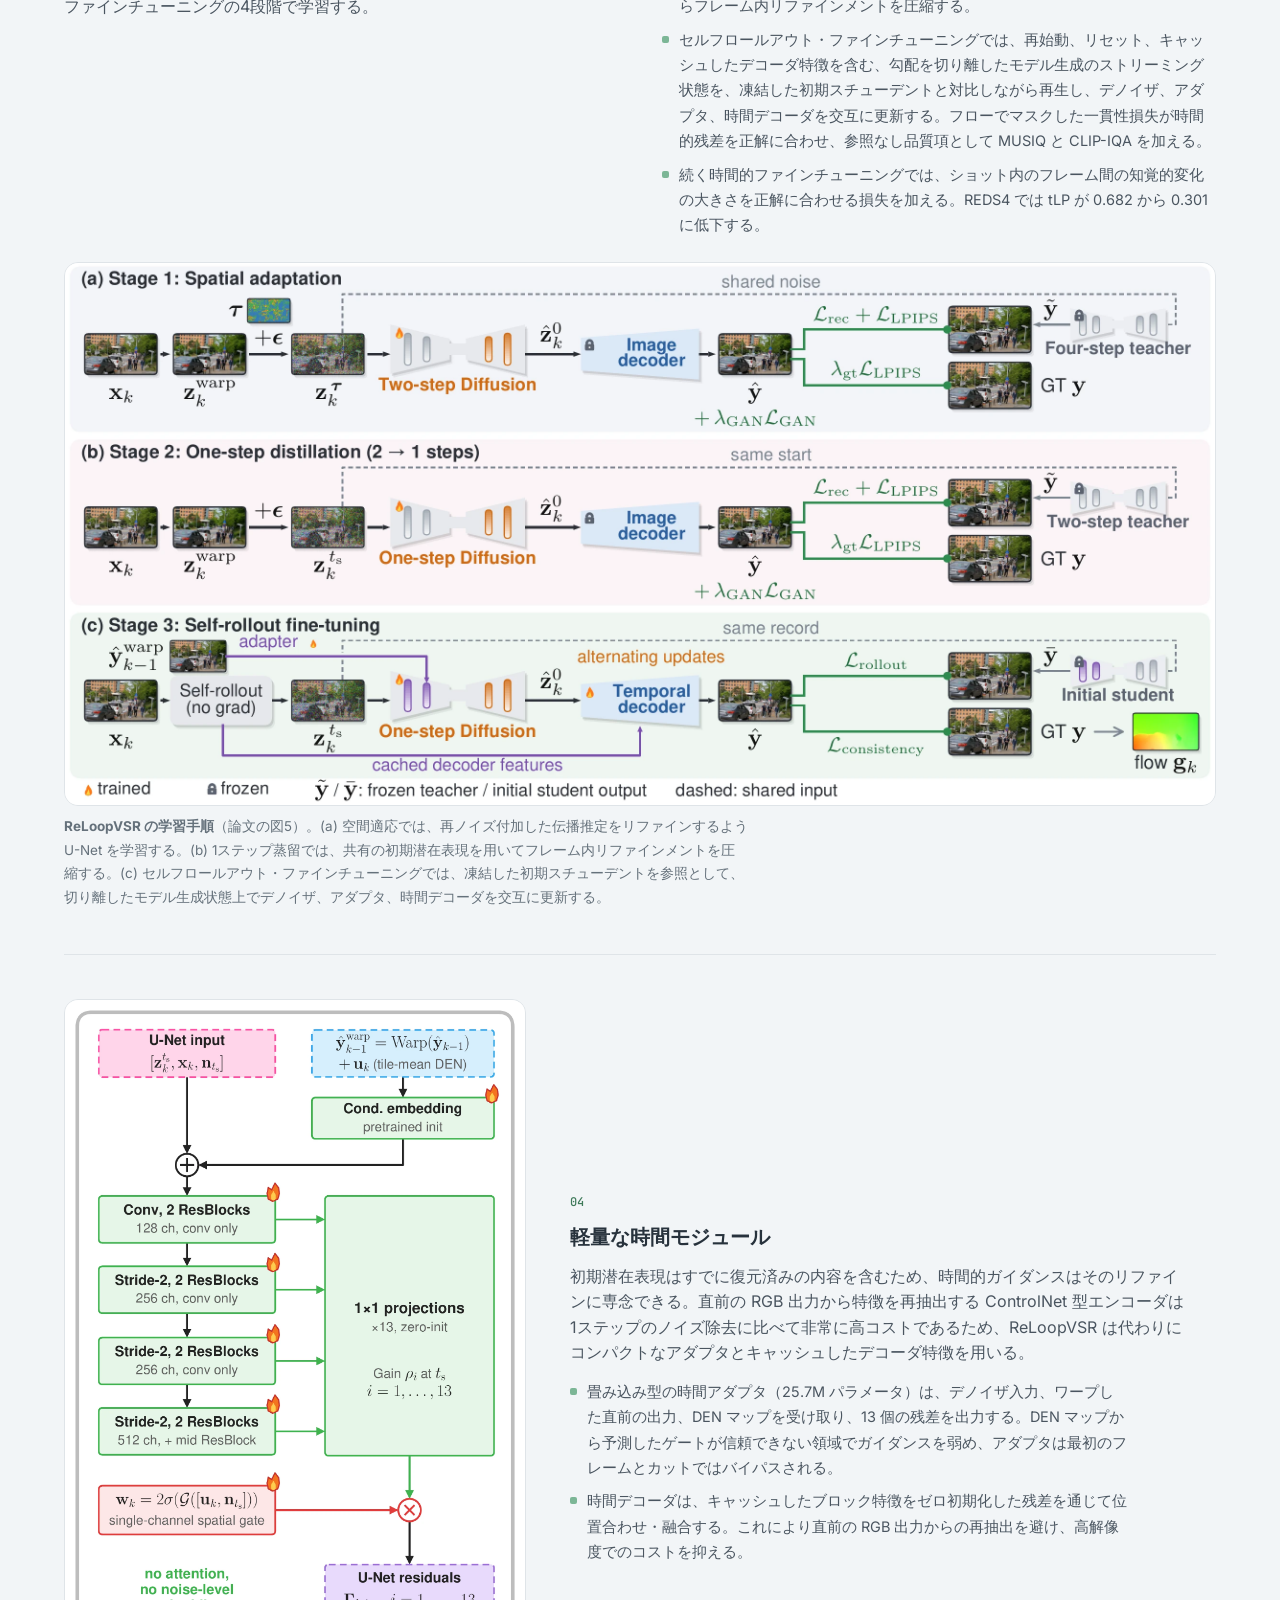
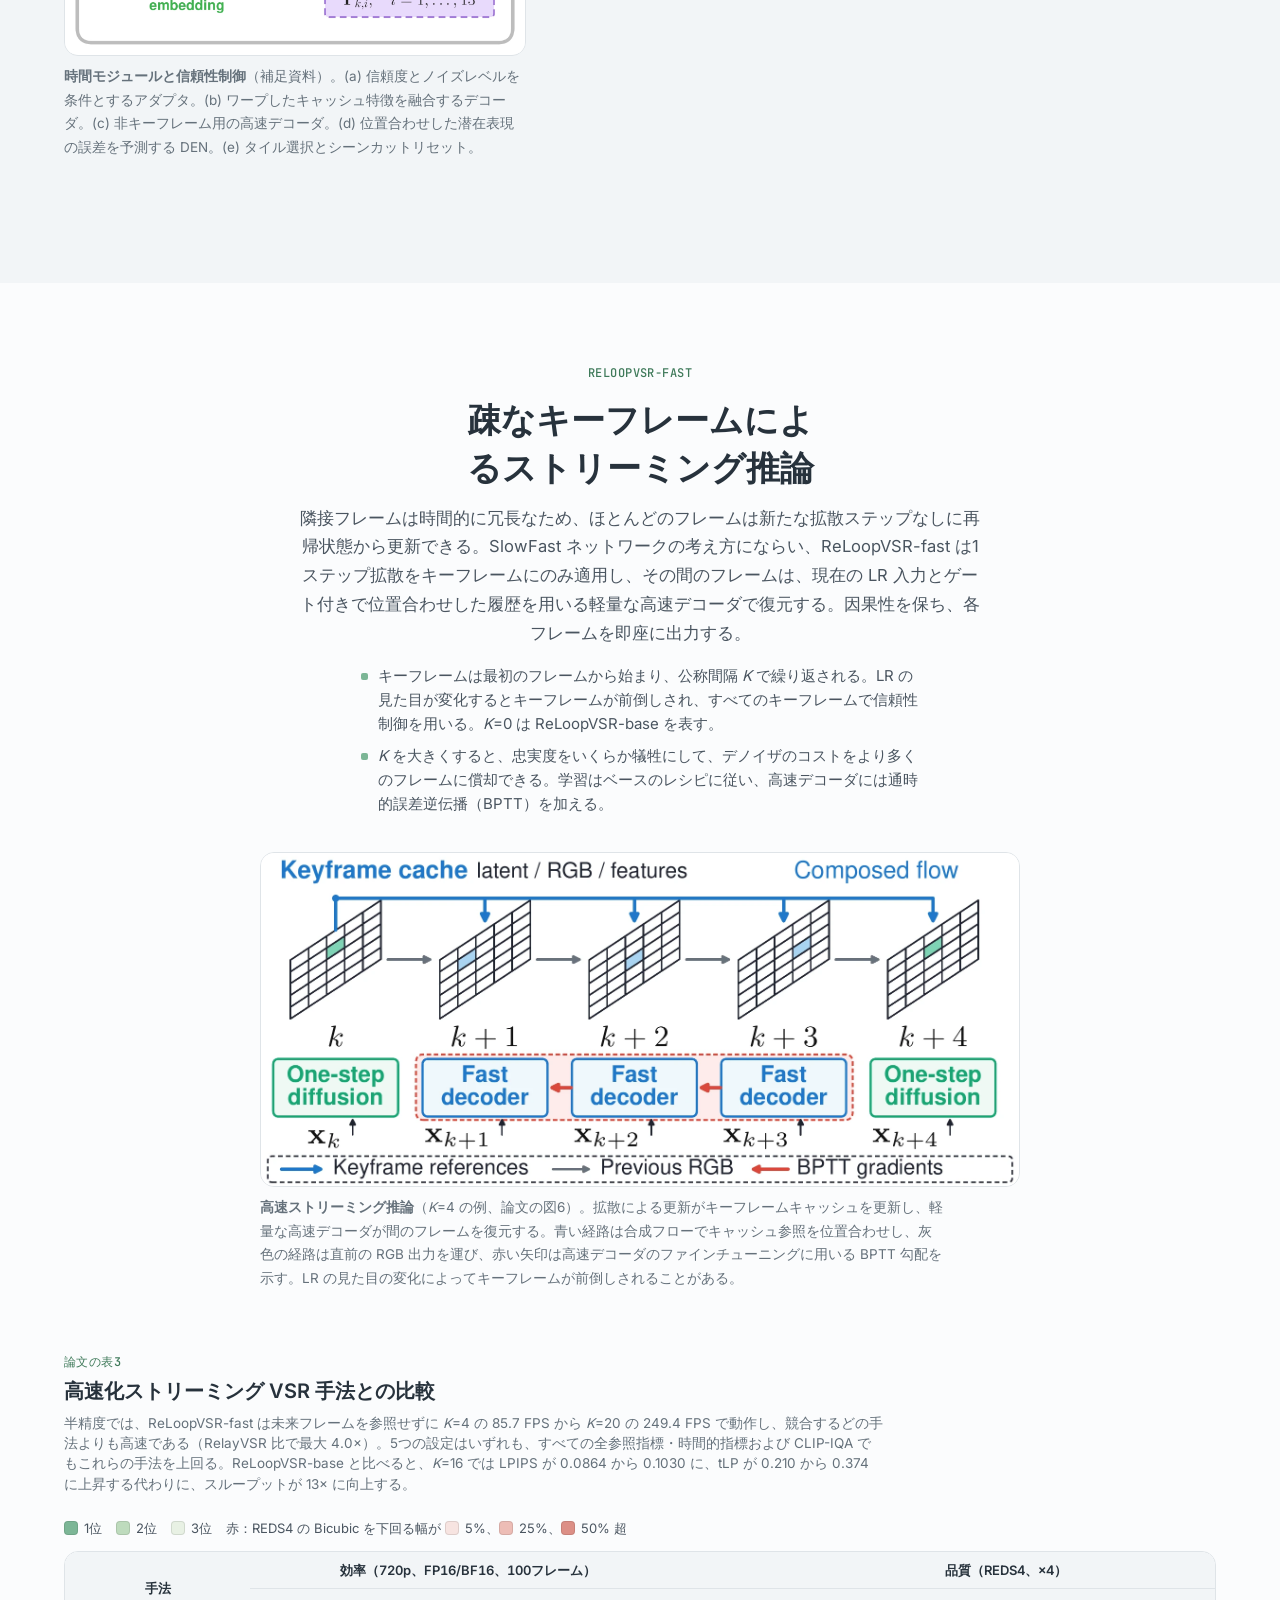
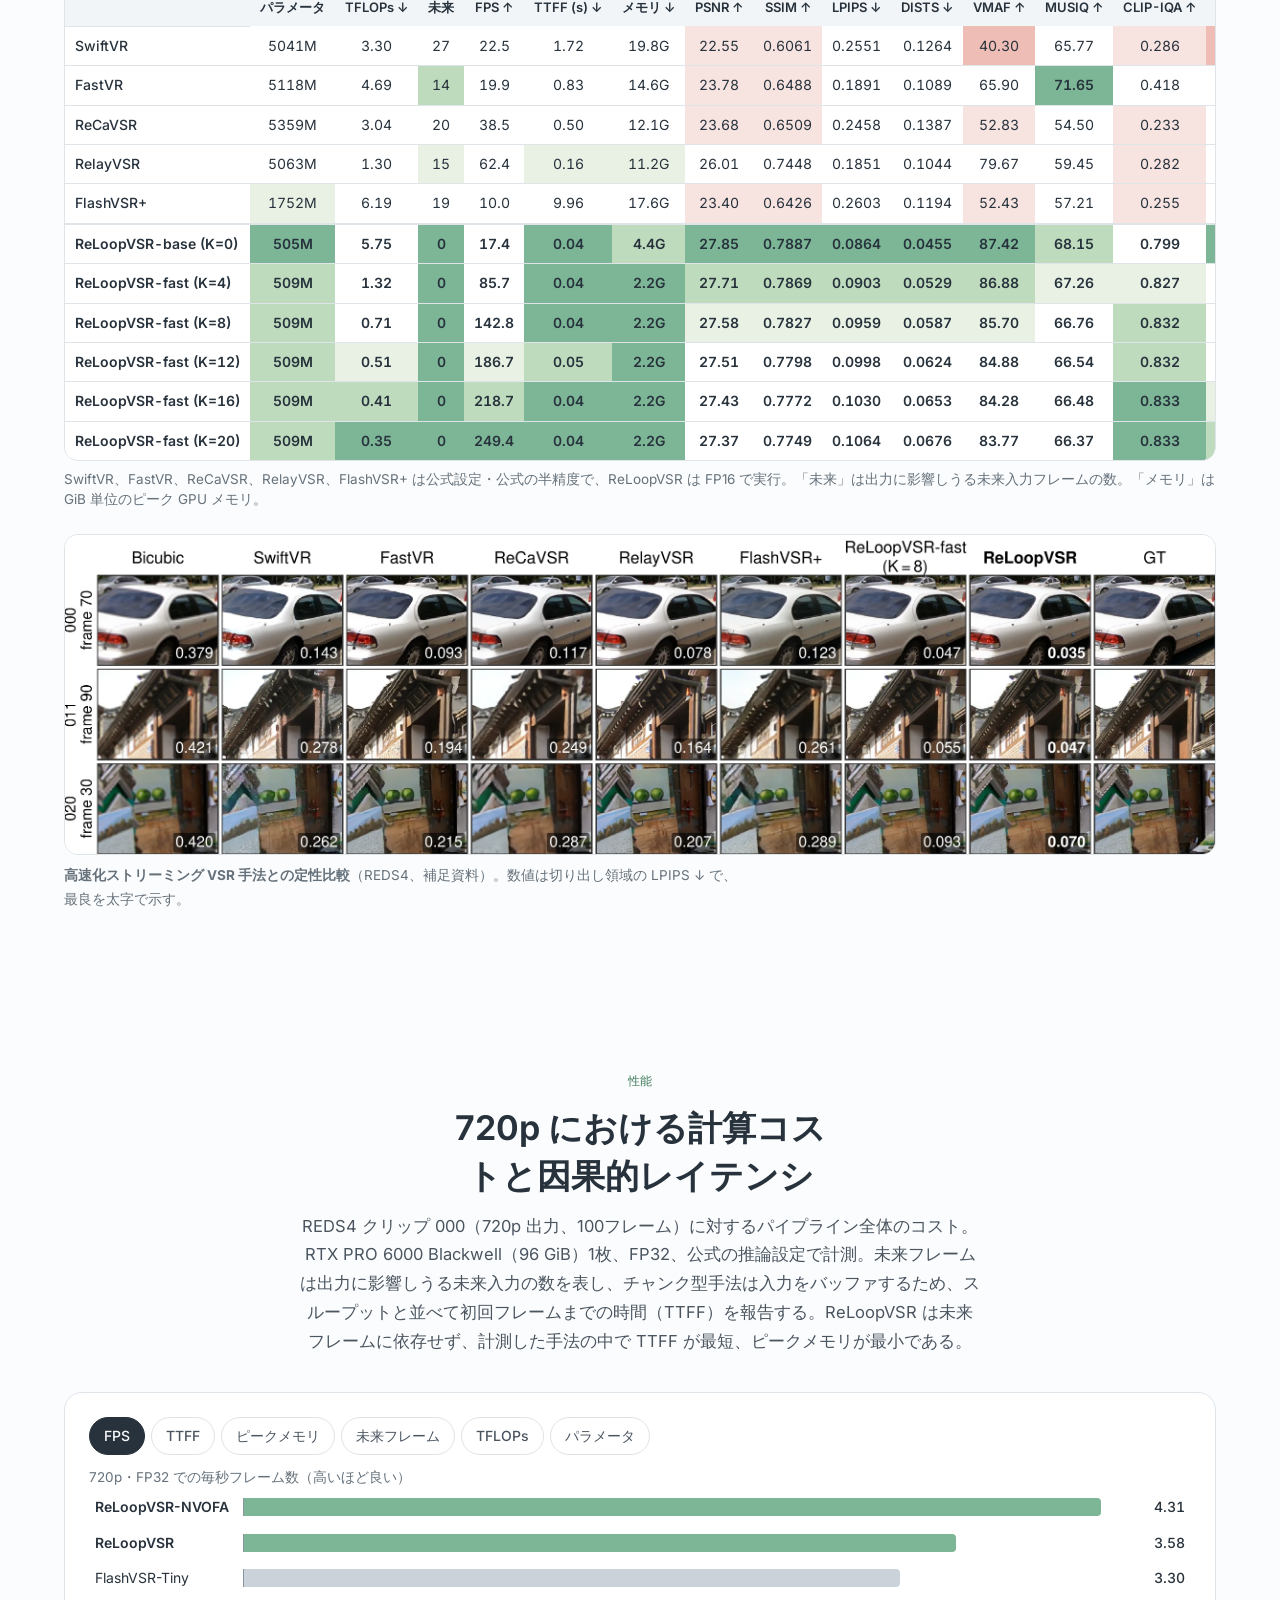
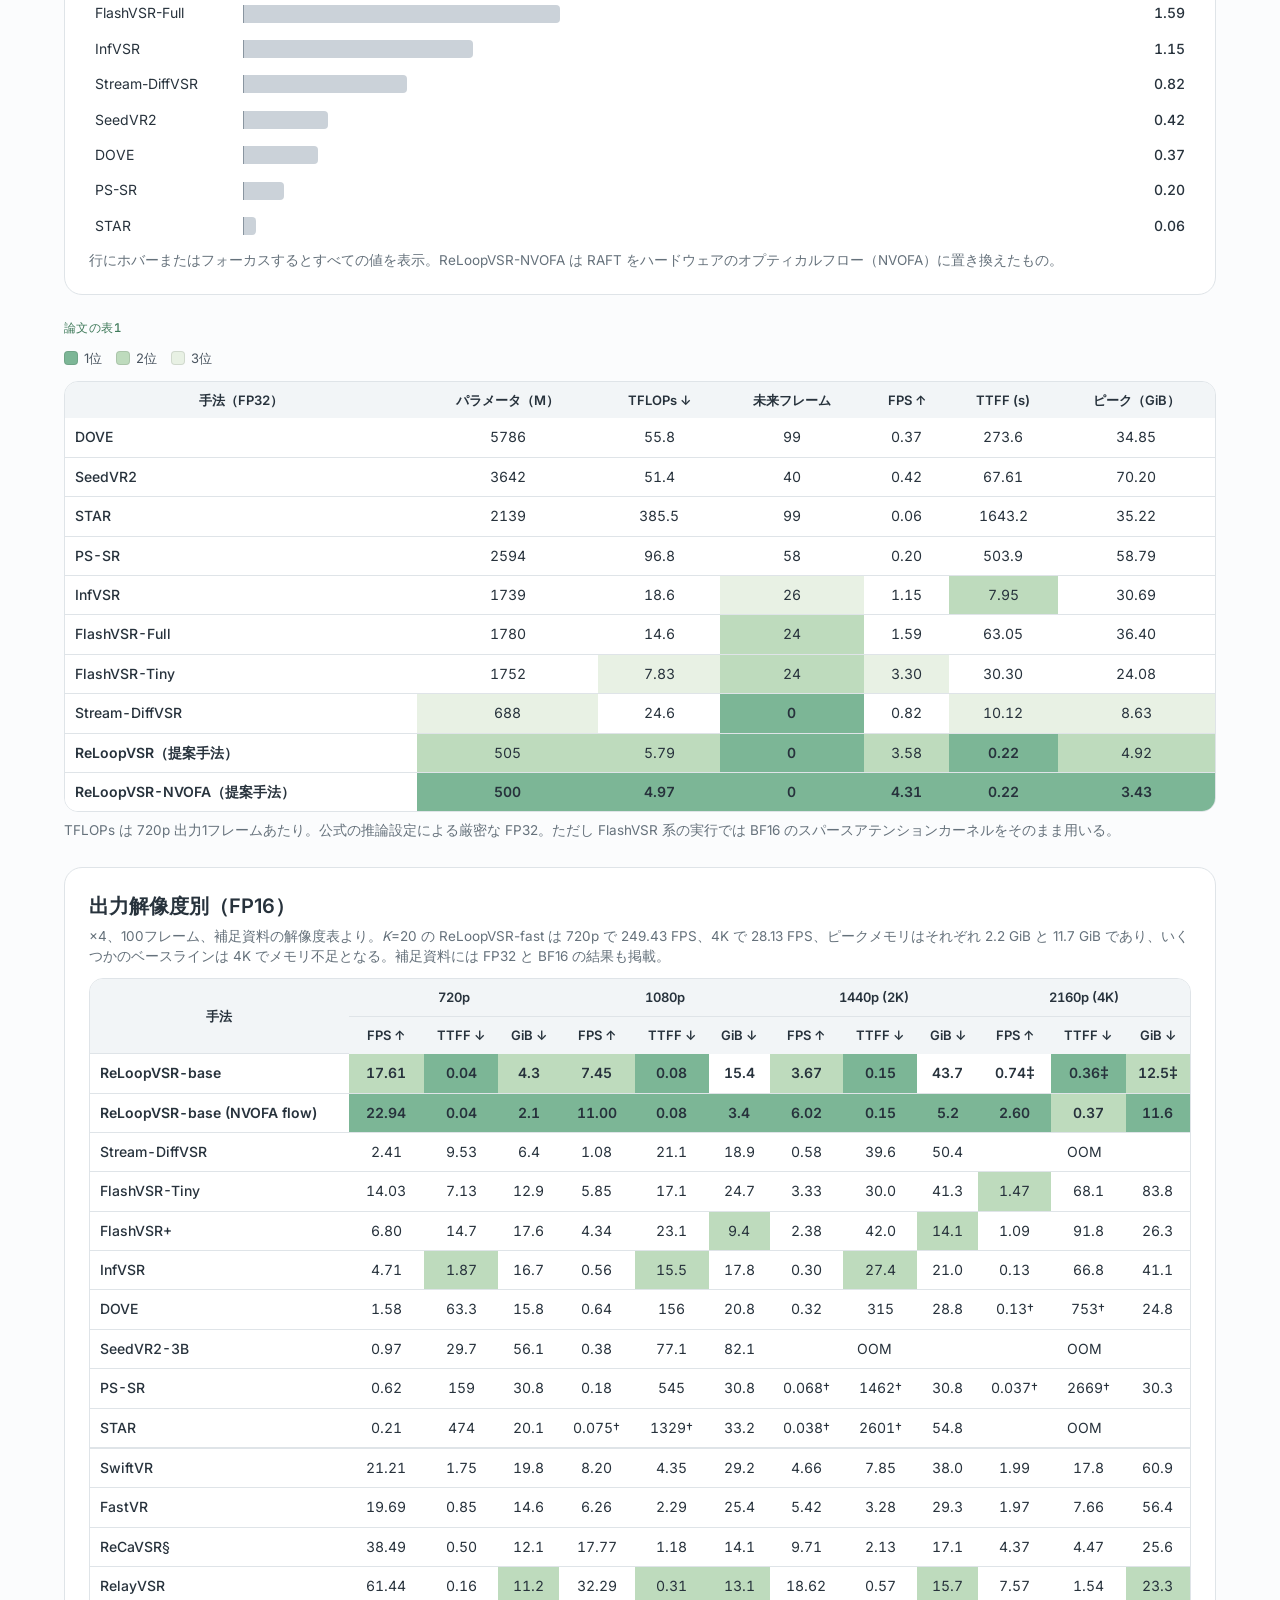
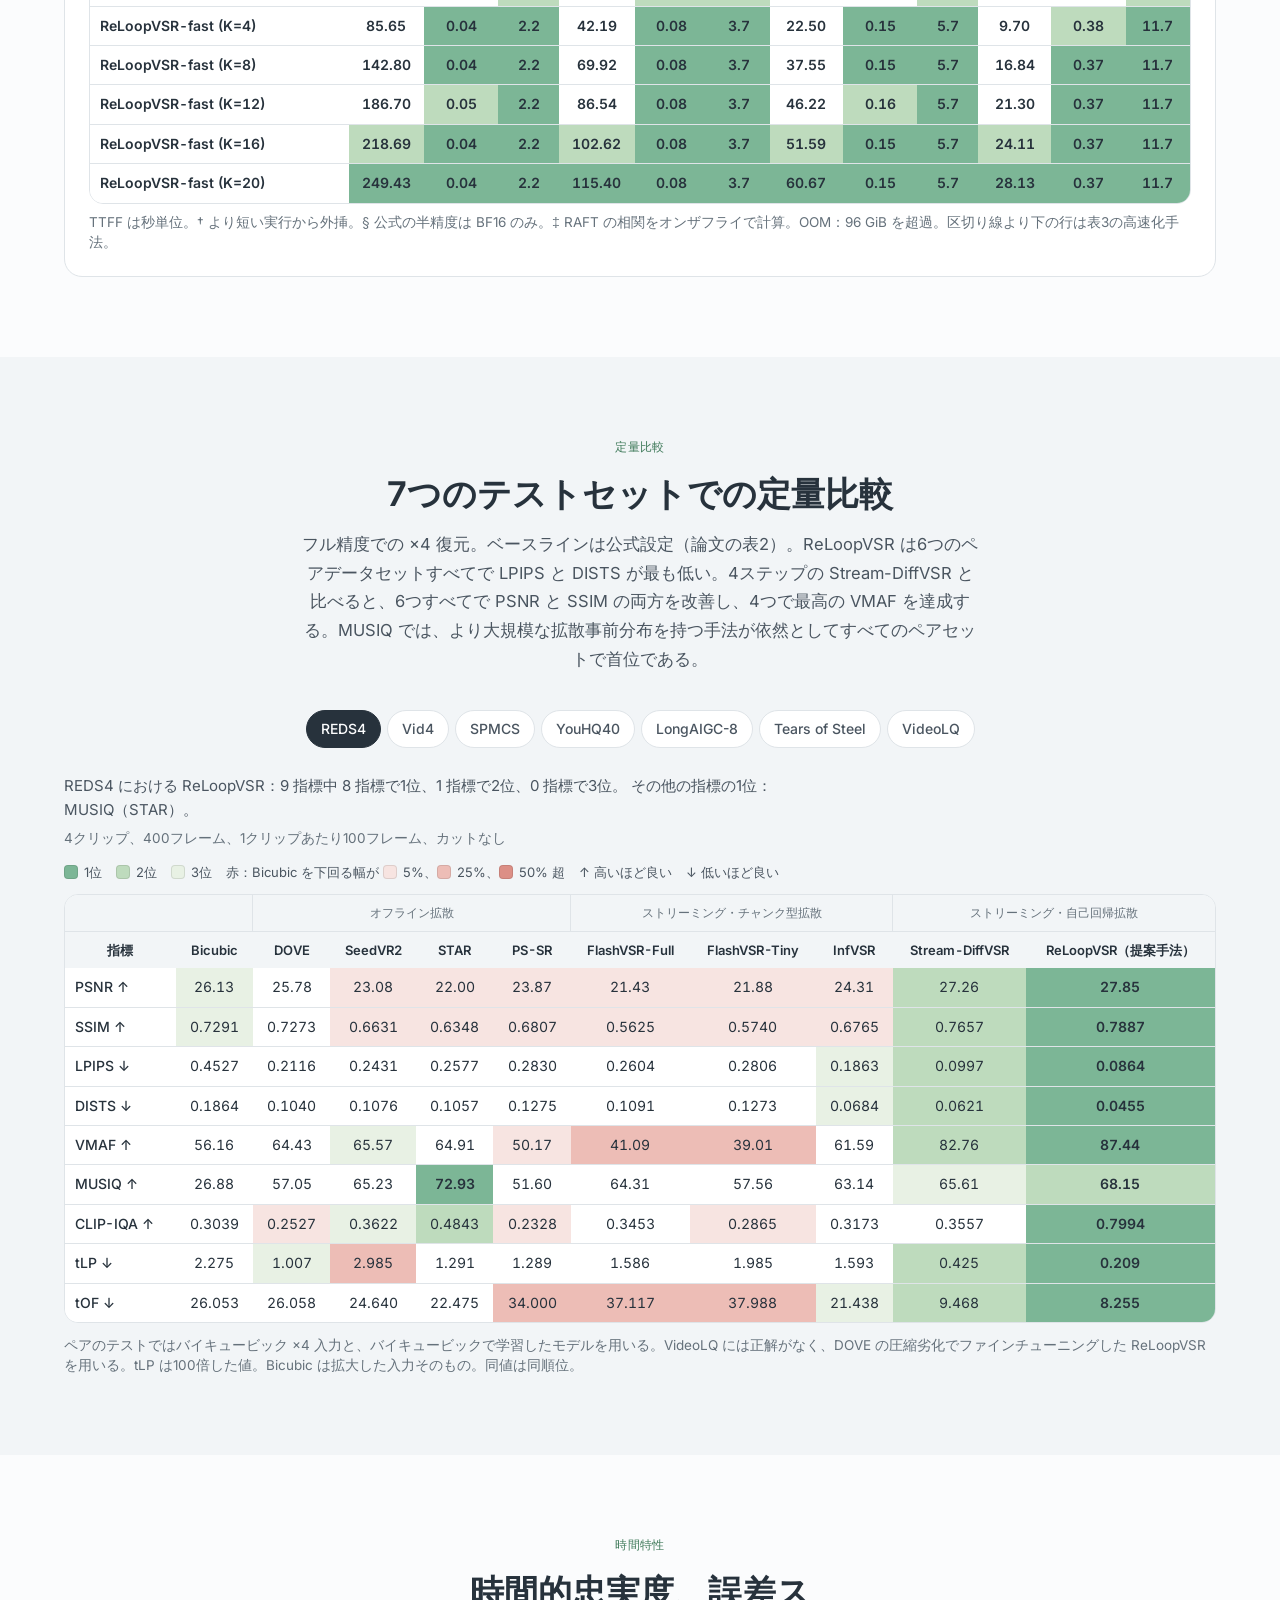
==== commit 6dcfc390: "Hero: outputs from the final model with the 4K flow fix (RAFT on the LR pair above 1440p output) Co-" ====
--- a/ja/index.html
+++ b/ja/index.html
@@ -276,7 +276,7 @@
   <p>数値は論文の表による。このページは外部リソースを読み込まず、データを収集しない。フォント：Inter と JetBrains Mono、SIL Open Font License（assets/fonts を参照）。</p>
 </div></footer>
 <script>window.DV_BASE='../';window.DV_I18N={"themeLight":"ライトテーマに切り替え","themeDark":"ダークテーマに切り替え","sliderValue":"幅の {n} パーセントに{what}を表示","gripName":"比較の境界：左が入力、右が ReLoopVSR","tagInput":"入力（バイキュービック）","tagOurs":"ReLoopVSR","sliderWhat":"バイキュービック入力","pause":"一時停止","play":"再生","pauseClip":"このクリップを一時停止","playClip":"このクリップを再生","decodeErr":"このブラウザではクリップをデコードできなかったため、静止フレームを表示しています。スライダーは引き続き使用できます。","soundOn":"音声オン","soundOff":"音声オフ","muteClip":"このクリップをミュート","unmuteClip":"このクリップのミュートを解除","unitS":" s","doneAt":"完了 ","done":"完了 ","oomAt":"{res} で{why}","oomLong":"メモリ不足（OOM）","notRaced":"レース対象外","waitFirst":"最初のフレームを待機中","laneMeta":"{ttff} s、{fps} FPS","laneAria":"REDS4 クリップ 000 での {name}、{res} で計時","clipNA":"クリップを利用できない","chipOom":"{res} で{why}、レース対象外","chipFrames":"{k} / 100 フレーム","chipWait":"0 / 100、最初のフレームは {t} s","resume":"再開","speed1":"等倍速","speedN":"{n}倍速","raceCap":"{res}：{name}、最初のフレームまで {t} s、{fps} FPS。","all":"すべて","filterTabs":"データセットで比較を絞り込む","effFpsL":"720p・FP32 での毎秒フレーム数（高いほど良い）","effTtffL":"初回フレームまでの時間（秒、低いほど良い）。0.01 s からの対数軸。","effPeakT":"ピークメモリ","effPeakL":"確保された GPU メモリのピーク（GiB、低いほど良い）","effFutT":"未来フレーム","effFutL":"出力に影響しうる未来フレームの数（低いほど良い）","unitFr":" フレーム","effTflL":"720p 出力1フレームあたりの TFLOPs（低いほど良い）","effParT":"パラメータ","effParL":"パラメータ数（百万単位、低いほど良い）","tip":"{fps} FPS · {tflops} TFLOPs/フレーム<br>TTFF {ttff} s · ピーク {peak} GiB<br>未来フレーム {future} · パラメータ {params} M","effTabs":"コスト指標を選択","ours":"（提案手法）","grpOffline":"オフライン拡散","grpChunk":"ストリーミング・チャンク型拡散","grpAR":"ストリーミング・自己回帰拡散","higher":"高いほど良い","lower":"低いほど良い","and":"と","leadItem":"{metric}（{who}）","sum":"{set} における ReLoopVSR：{n} 指標中 {b} 指標で1位、{s} 指標で2位、{t} 指標で3位{rest}。","sumRest":"、{o} 指標で上位3位圏外","sumLead":" その他の指標の1位：{list}。","listSep":"、","metric":"指標","rBest":"1位","rSecond":"2位","rThird":"3位","benchTabs":"テストセットを選択","copiedMsg":"クリップボードにコピーしました。","copyFail":"コピーできませんでした。テキストを手動で選択してください。","copied":"コピー済み","copy":"コピー","sch.noise":"ノイズ","sch.current_lr_frame_k":"現在の LR フレーム *k*","sch.previous_restoration":"前フレームの復元","sch.conditioning":"条件付け","sch.four_denoising_steps":"4ステップのノイズ除去","sch.step":"ステップ ","sch.restored_frame_k":"復元フレーム *k*","sch.frame_k_1_starts":"フレーム *k*+1 は","sch.from_new_noise":"新たなノイズから開始。","sch.buffered_chunk":"バッファしたチャンク","sch.frame_k_waits":"フレーム *k* は待機","sch.future_frames":"未来フレーム","sch.joint_restoration_of_the_chunk":"チャンクを一括復元","sch.the_next_chunk":"次のチャンクは","sch.overlaps_this_one":"これと重なる。","sch.previous_restored_latent":"前の復元潜在表現","sch.warp_by_flow":"フローでワープ","sch.aligned_latent":"位置合わせ済み潜在表現","sch.encode":"符号化","sch.encoded_lr":"符号化 LR","sch.reliability_check":"信頼性チェック","sch.reliable_tiles":"信頼タイル","sch.unreliable":"非信頼","sch.tiles":"タイル","sch.propagated_start":"伝播した開始点","sch.scene_cut":"シーンカット","sch.resets_the_state":"状態を符号化 LR","sch.to_the_encoded_lr":"にリセット","sch.re_noise_to_an":"中間レベルまで","sch.intermediate_level":"再ノイズ付加","sch.re_noised_start":"再ノイズ開始点","sch.current_lr":"現在の LR","sch.one_u_net_step":"1ステップ U-Net","sch.start_for_frame_k_1":"フレーム *k*+1 の開始点","sch.regenerate_each_frame":"毎フレーム再生成","sch.example_stream_diffvsr":"例：Stream-DiffVSR","sch.each_new_frame_starts_from_noise_and_tak":"新しいフレームはそれぞれノイズから始まり、前フレームの復元結果を条件として4ステップのノイズ除去を行う。そのため、細部は毎フレーム生成し直される。","sch.regenerate_each_frame_noise_enters_a_cha":"毎フレーム再生成。ノイズが、前フレームの復元結果と現在の低解像度フレームを条件とする4ステップのノイズ除去の連鎖に入り、復元フレーム k を生成する。","sch.re_restore_chunks":"チャンクを再復元","sch.examples_flashvsr_infvsr":"例：FlashVSR、InfVSR","sch.the_method_buffers_a_chunk_that_includes":"この手法は未来フレームを含むチャンクをバッファし、チャンクをまとめて復元する。そのため、フレーム <i>k<\/i> の出力はまだ到着していないフレームを待つことになる。","sch.re_restore_chunks_frames_including_futur":"チャンクを再復元。未来フレームを含むフレームがバッファされたチャンクに蓄積されて一括で復元され、その後、復元されたチャンクからフレーム k が取り出される。","sch.reloopvsr":"ReLoopVSR","sch.recurrent_refinement":"再帰的リファインメント","sch.reloopvsr_warps_the_previous_restored_la":"ReLoopVSR は前の復元潜在表現をフレーム <i>k<\/i> へワープし、信頼できないタイルを符号化した LR から再始動する。続いて1回の U-Net ステップで再ノイズ付加した開始点をリファインし、その出力が次フレームの出発点となる。","sch.reloopvsr_the_previous_restored_latent_i":"ReLoopVSR。前の復元潜在表現を、拡大した低解像度入力間のオプティカルフローでフレーム k へワープする。信頼性チェックがタイルごとに、位置合わせした潜在表現と符号化した低解像度フレームのどちらかを選び、シーンカットでは状態を符号化した低解像度フレームにリセットする。選ばれた開始点は中間レベルまで再ノイズ付加され、現在の低解像度フレームを条件として1回の U-Net ステップによりリファインされる。復元フレーム k はフレーム k+1 の出発点としてループバックする。","sch.mode_all_three":"全3種","sch.mode_regenerate":"再生成","sch.mode_chunks":"チャンク","sch.mode_reloopvsr":"ReLoopVSR","sch.schematic_not_data":"模式図（非データ）","sch.choose_which_pipeline_to_show":"表示するパイプラインを選択","sch.replay_the_animation":"アニメーションを再生し直す","sch.replay":"リプレイ","sch.where_each_starting_point_comes_from":"各開始点の由来","sch.every_column_shows_the_same_reds4_crop_a":"どの列も状態の説明として同じ REDS4 の切り出しを示しており、サムネイルは品質の比較を表すものではない。","meta:REDS4":"4クリップ、400フレーム、1クリップあたり100フレーム、カットなし","meta:Vid4":"4クリップ、171フレーム、1クリップあたり34–49フレーム、カットなし","meta:SPMCS":"30クリップ、934フレーム、1クリップあたり31–35フレーム、カットなし","meta:YouHQ40":"40クリップ、1318フレーム、1クリップあたり31–33フレーム、クリップ 019 の1箇所を除きカットなし","meta:LongAIGC-8":"8クリップ、4000フレーム、1クリップあたり500フレーム、カット64箇所","meta:Tears of Steel":"5クリップ、1109フレーム、1クリップあたり165–270フレーム、カット11箇所","meta:VideoLQ":"実世界、正解なし。50クリップ、4771フレーム、1クリップあたり34–100フレーム"}</script>
-<script src="../assets/data.js?v=20261118u" defer></script>
+<script src="../assets/data.js?v=20261119a" defer></script>
 <script src="../assets/schematic.js?v=20261118i18n" defer></script>
 <script src="../assets/app.js?v=20261118u" defer></script>
 </body>
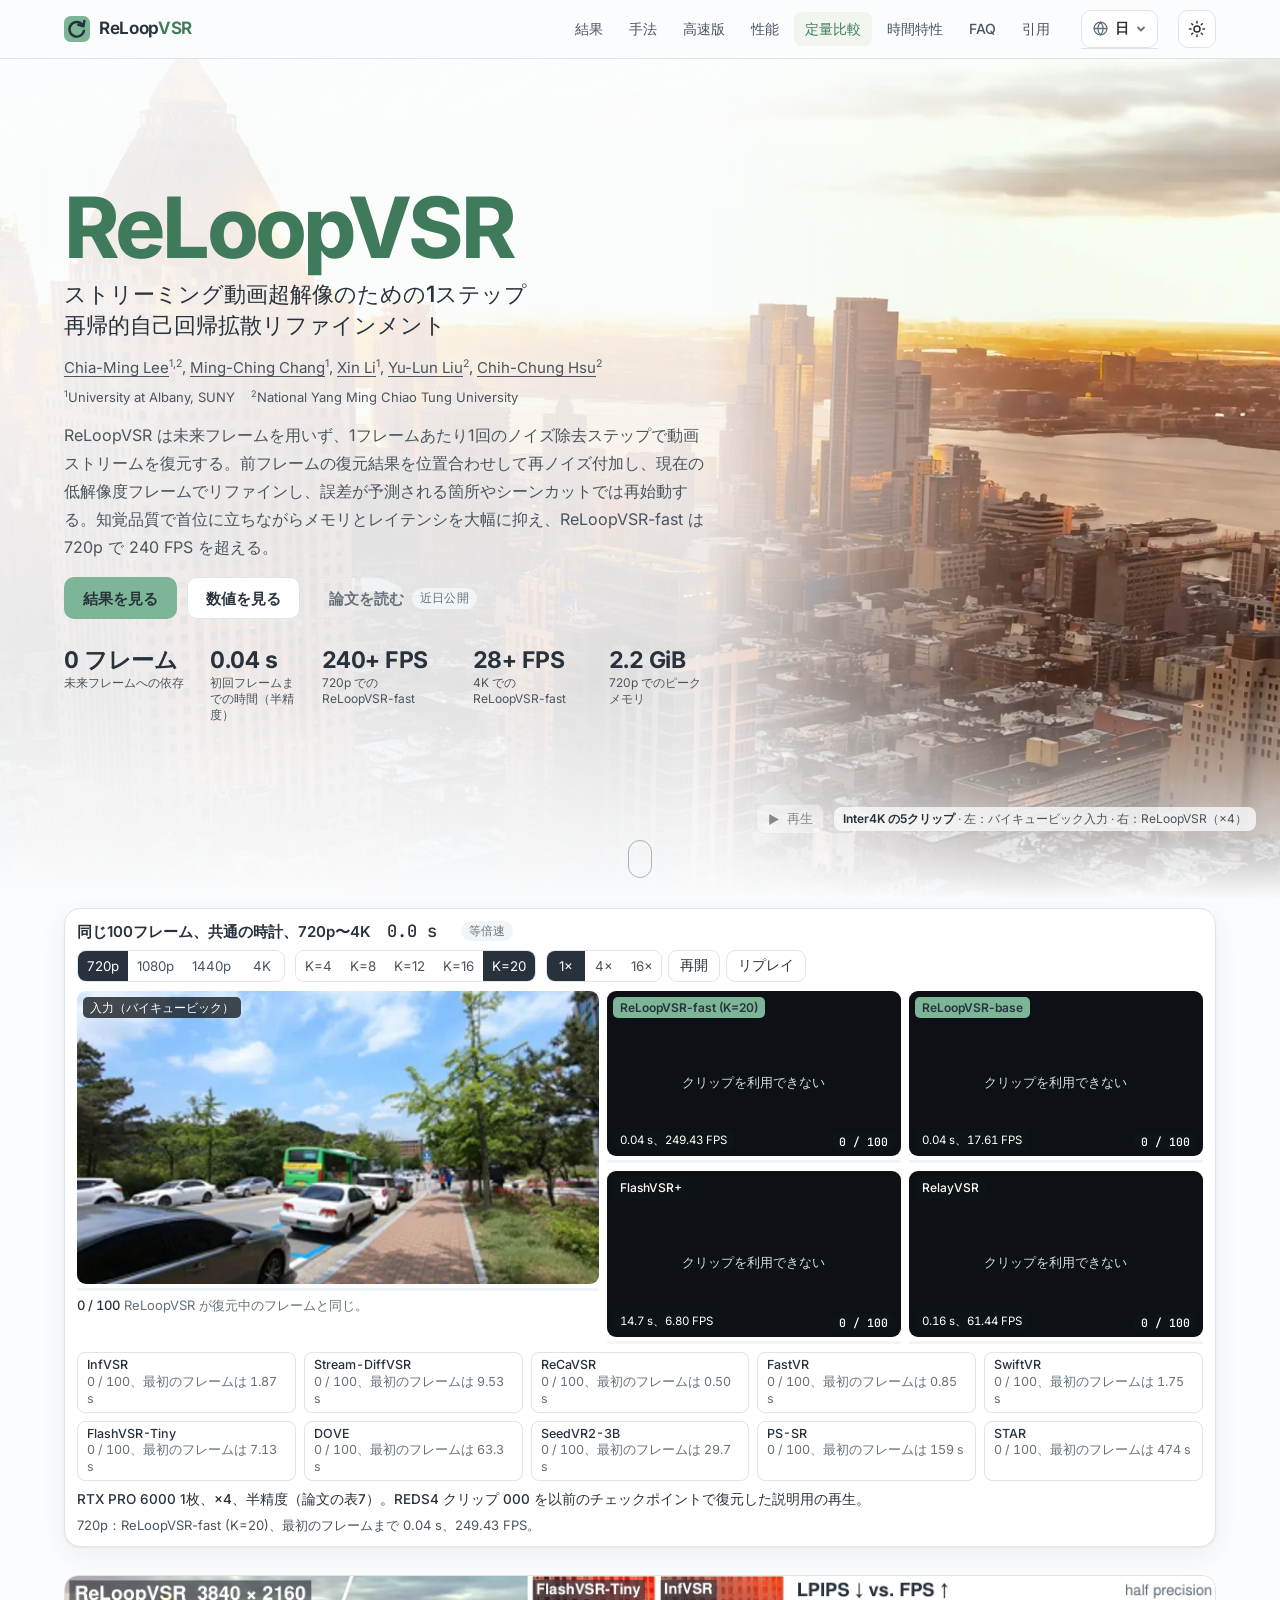
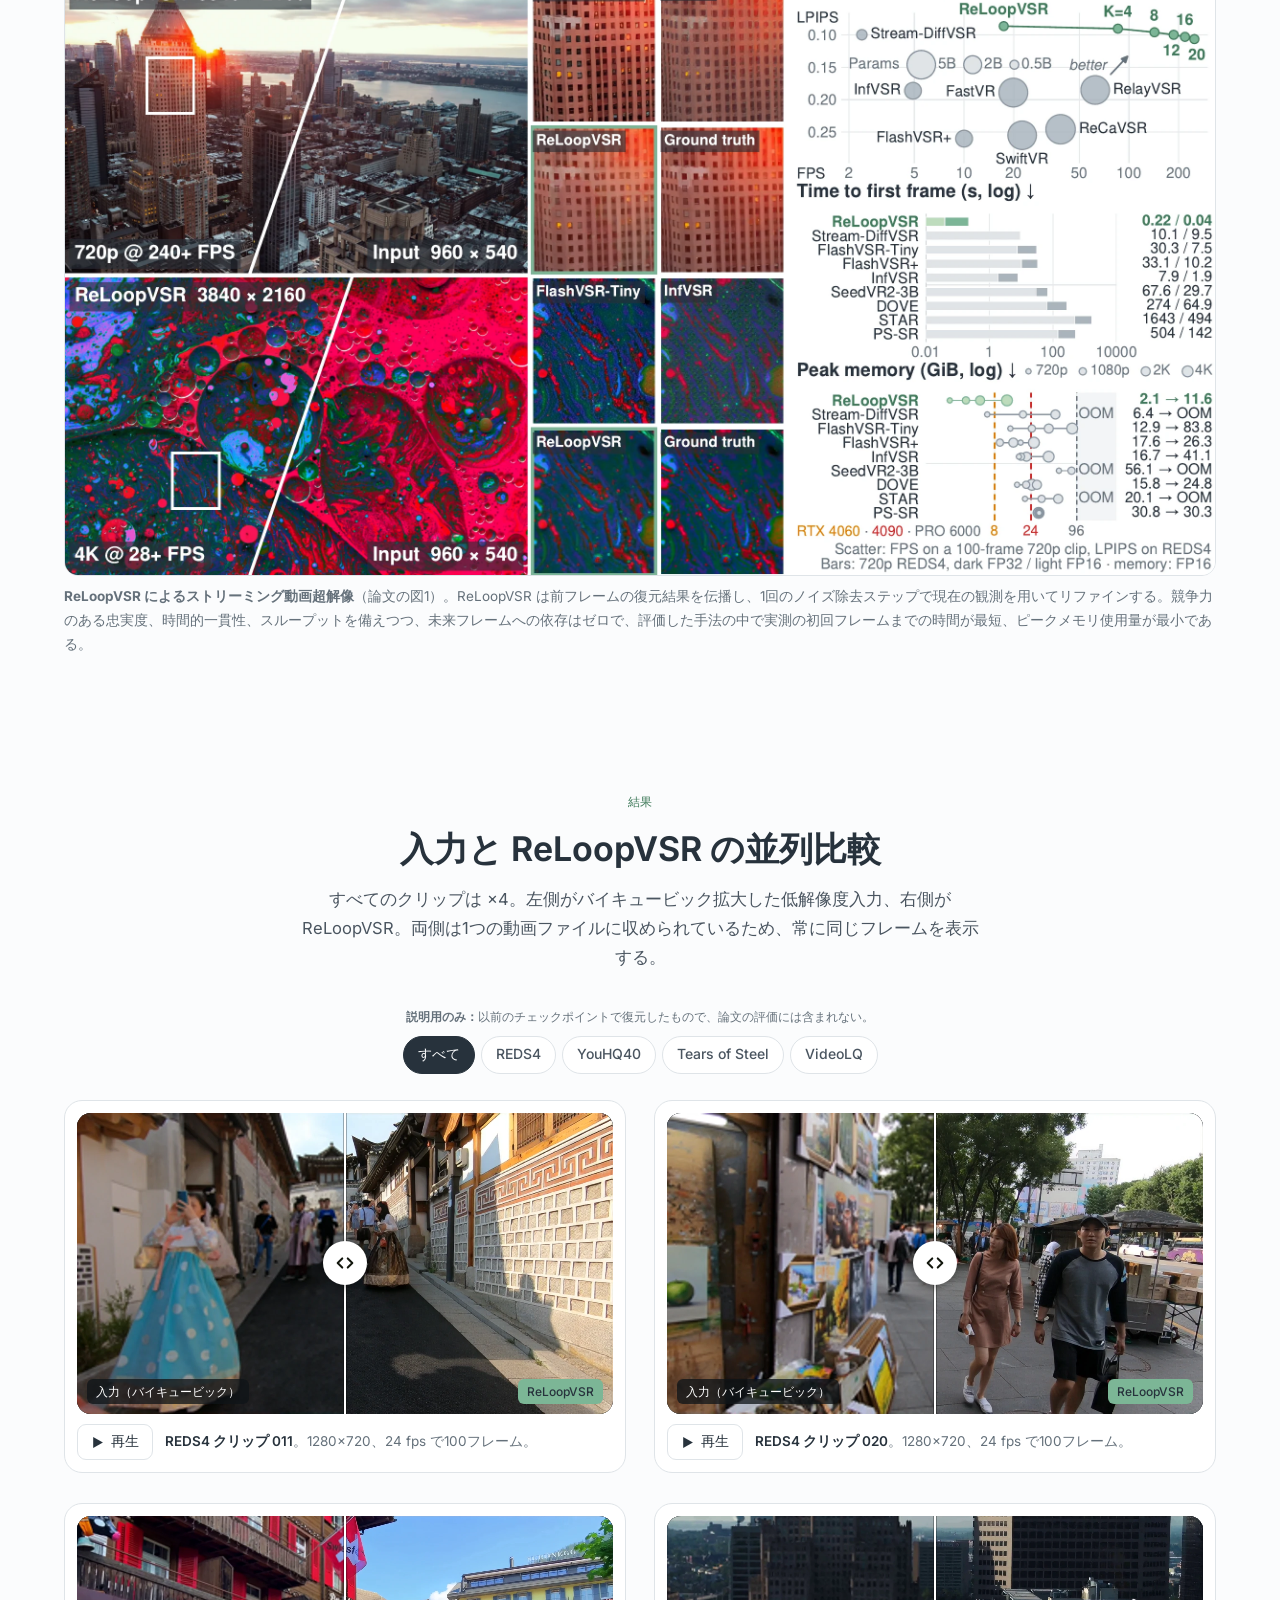
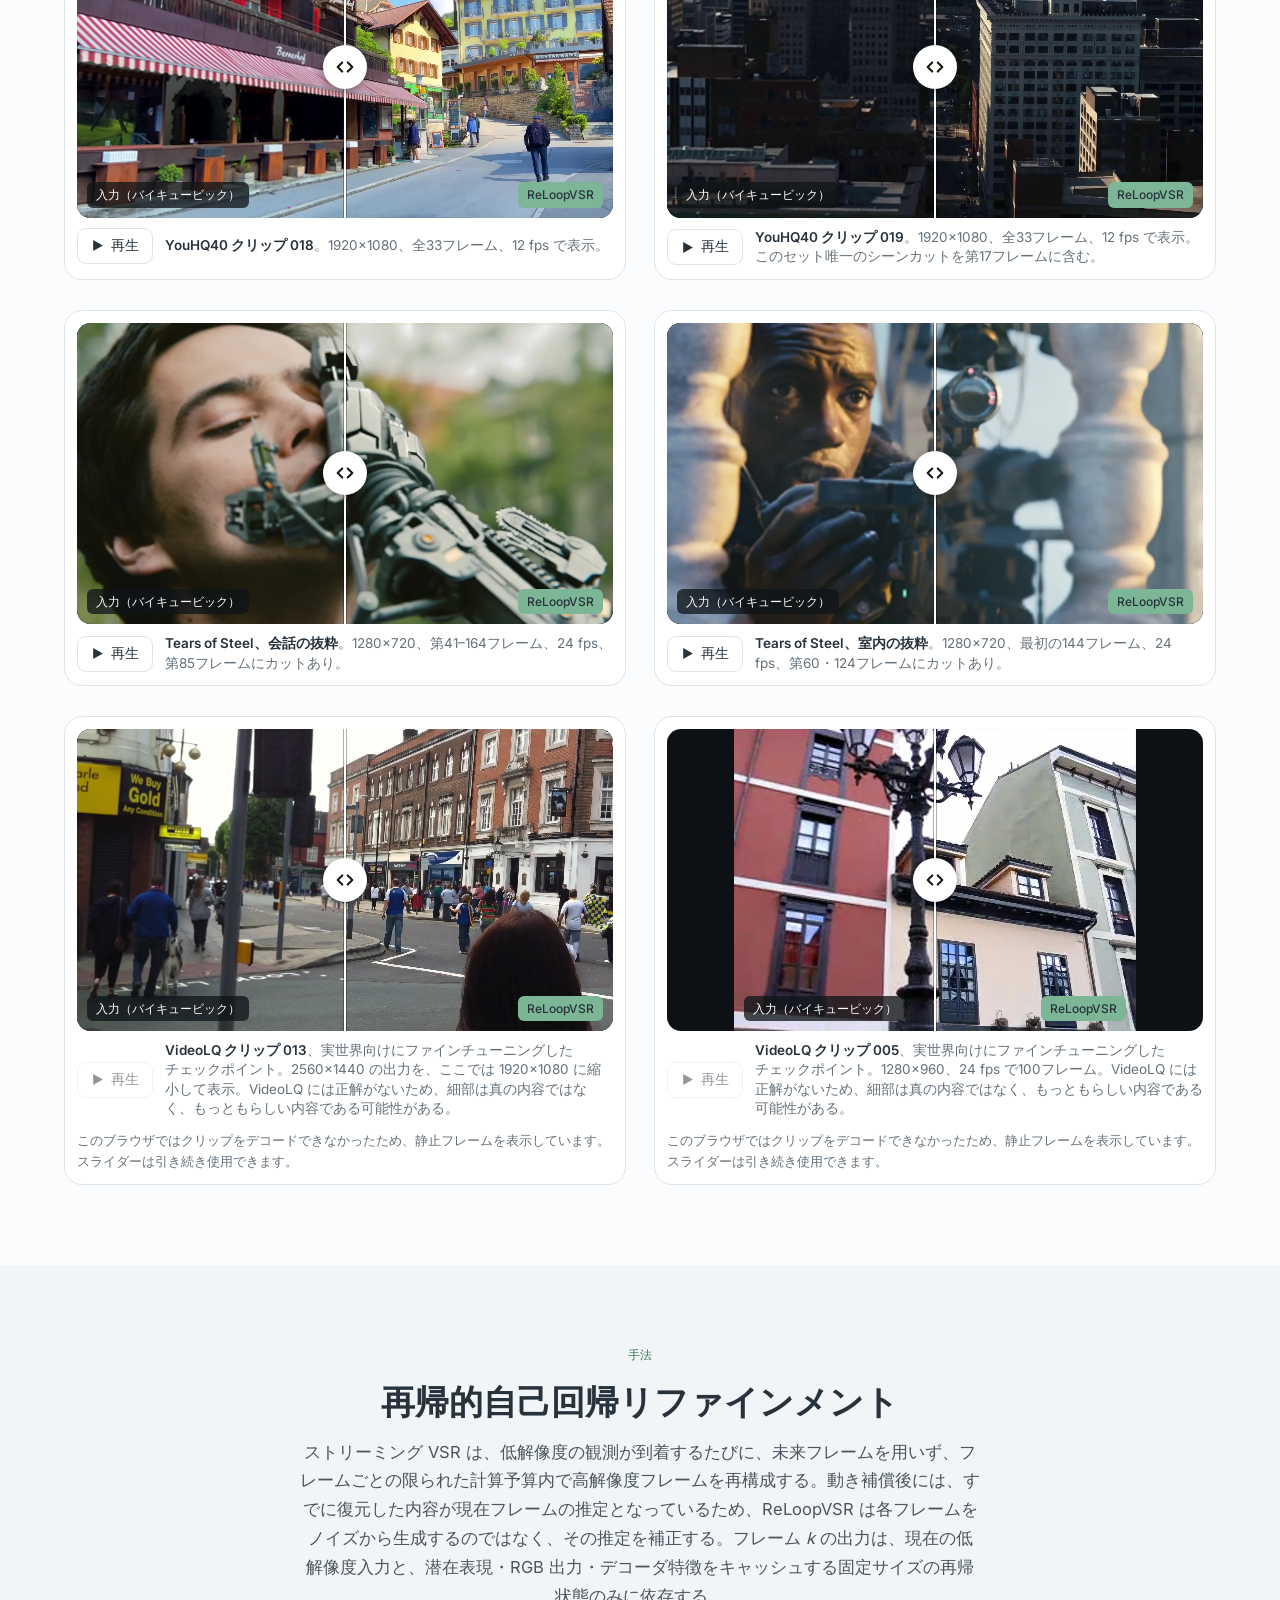
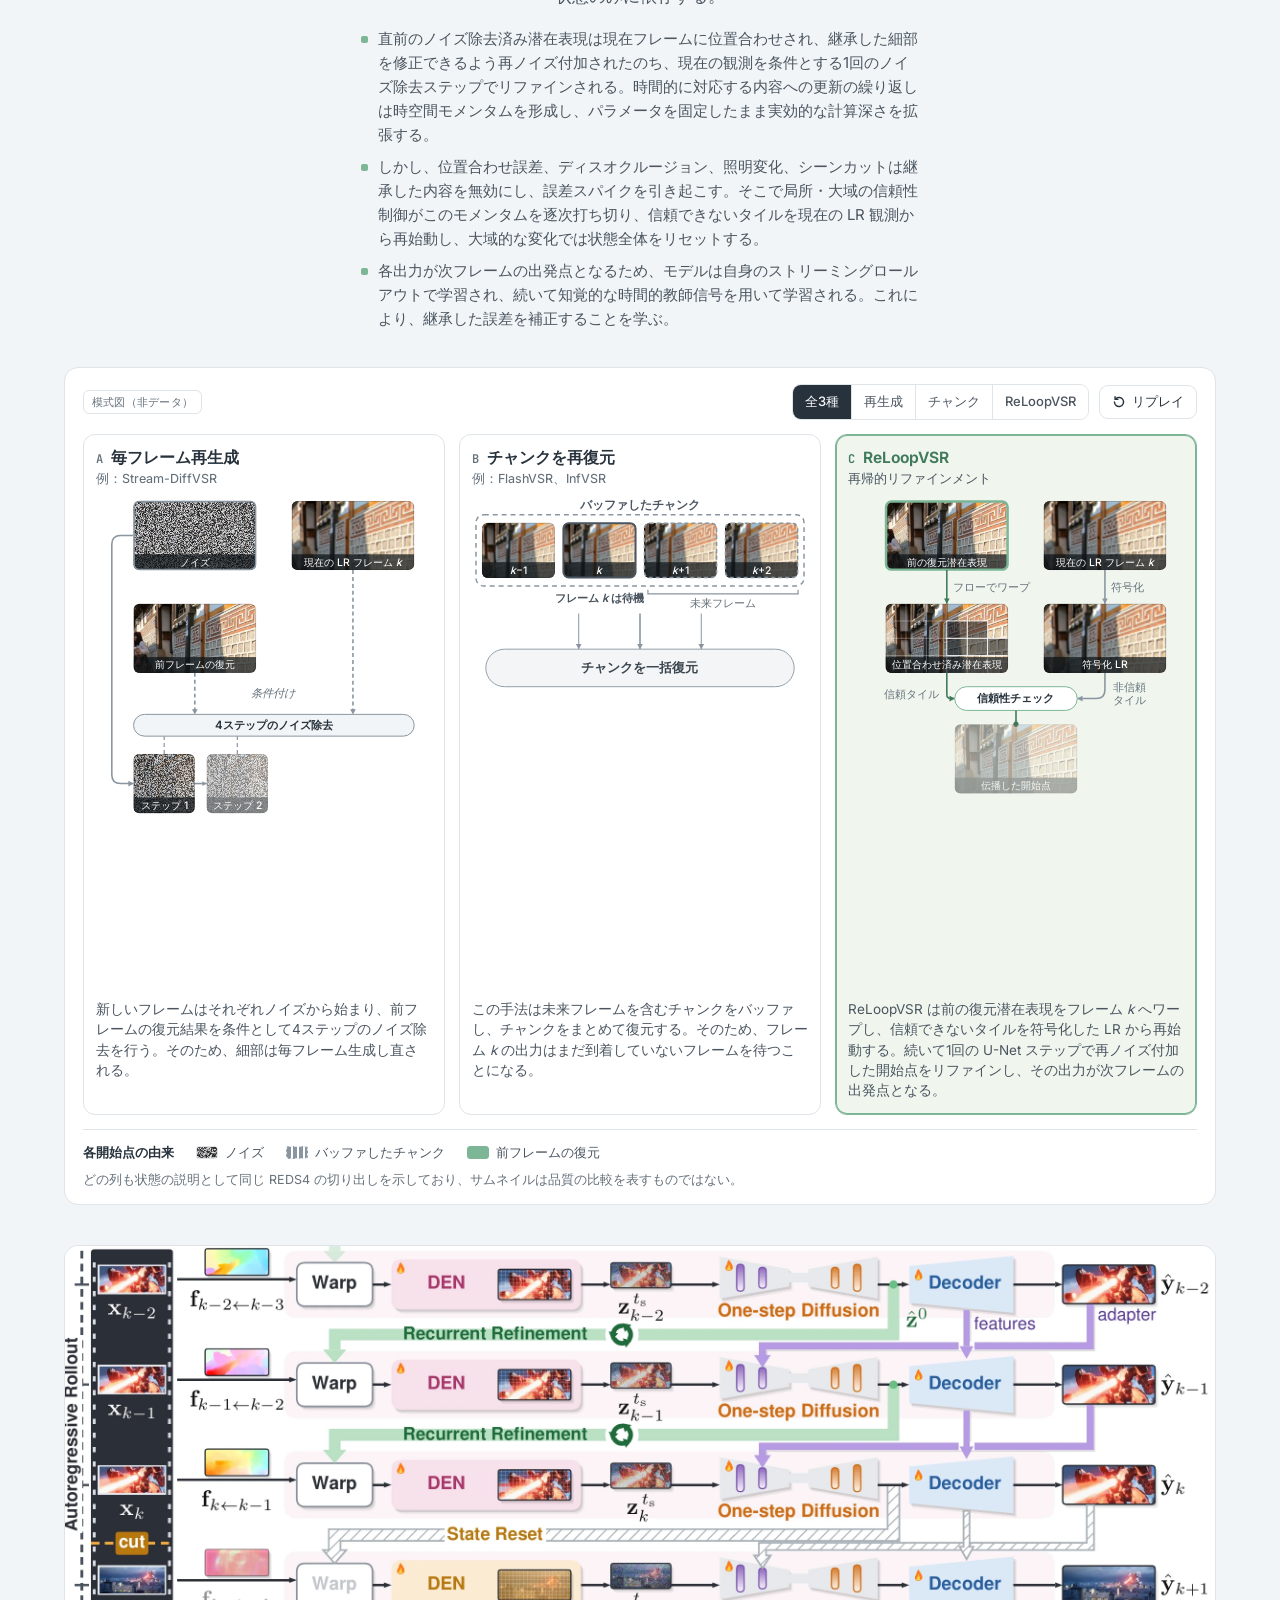
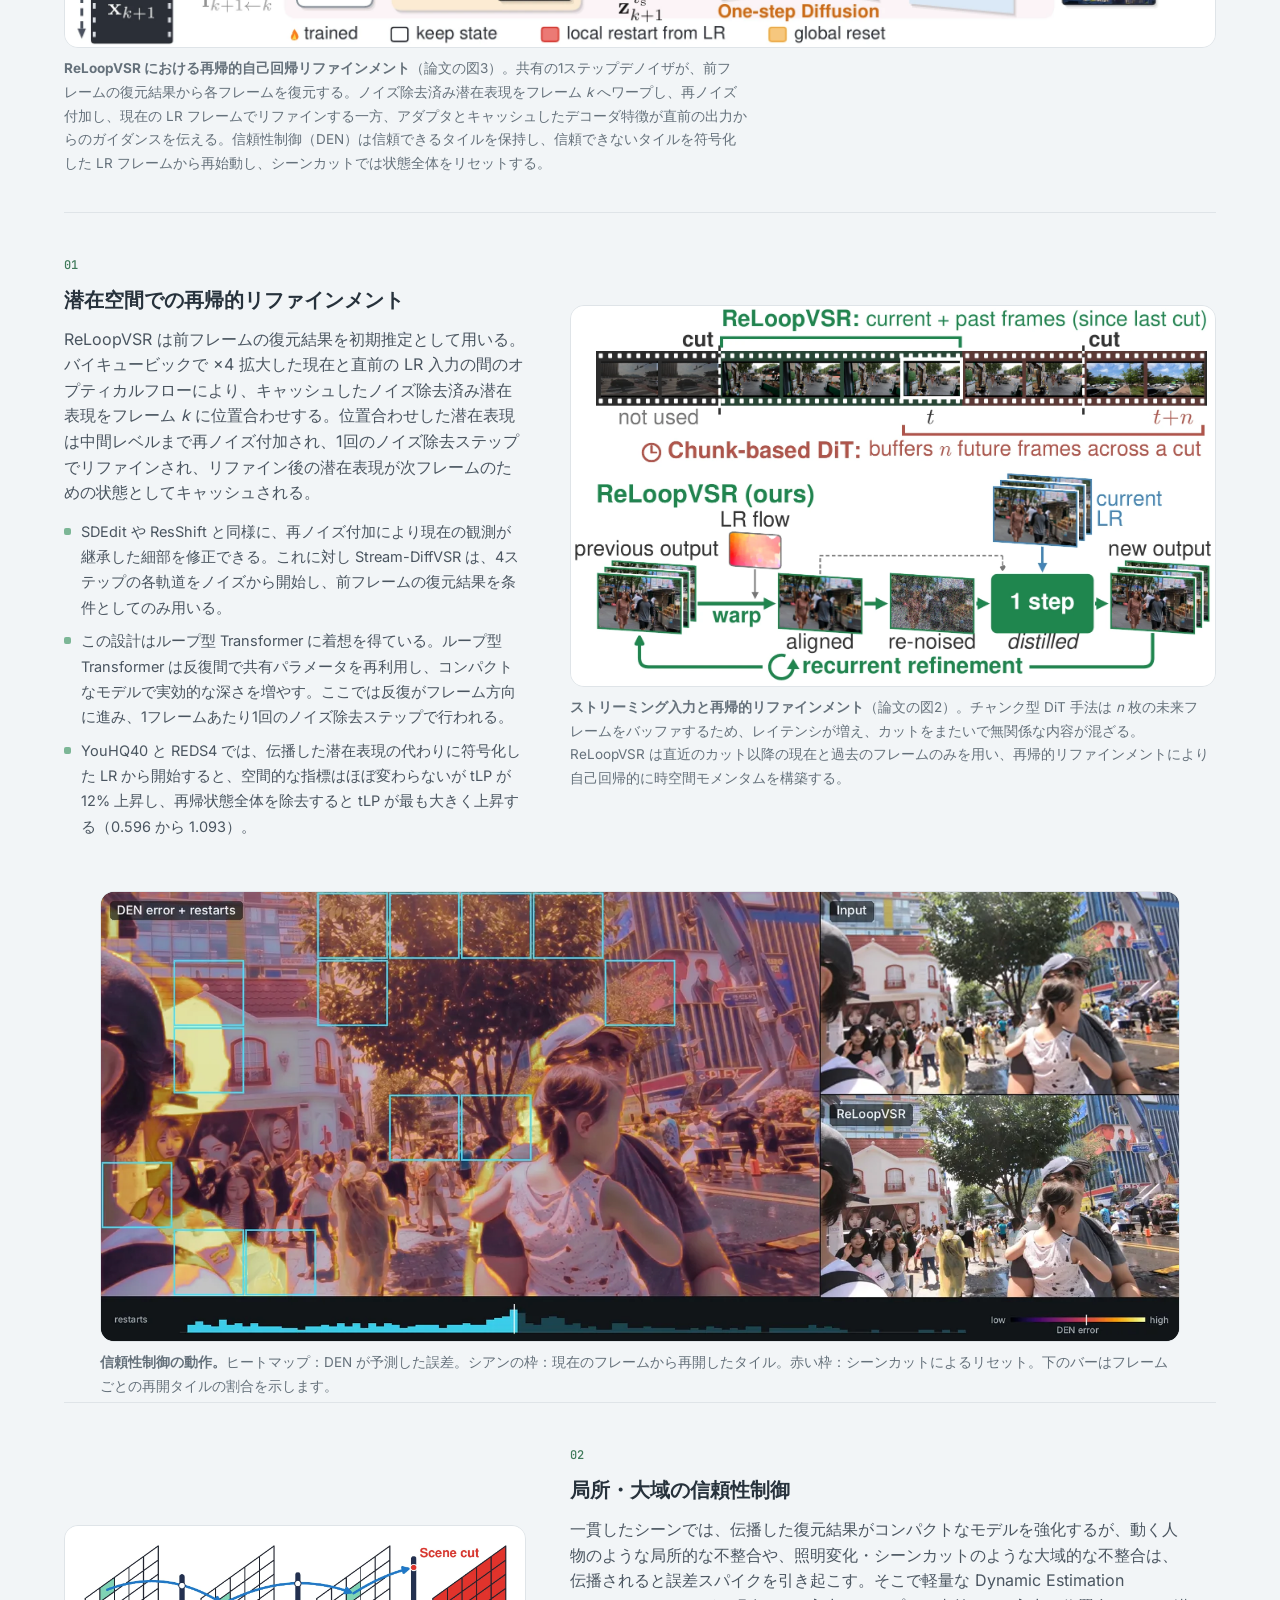
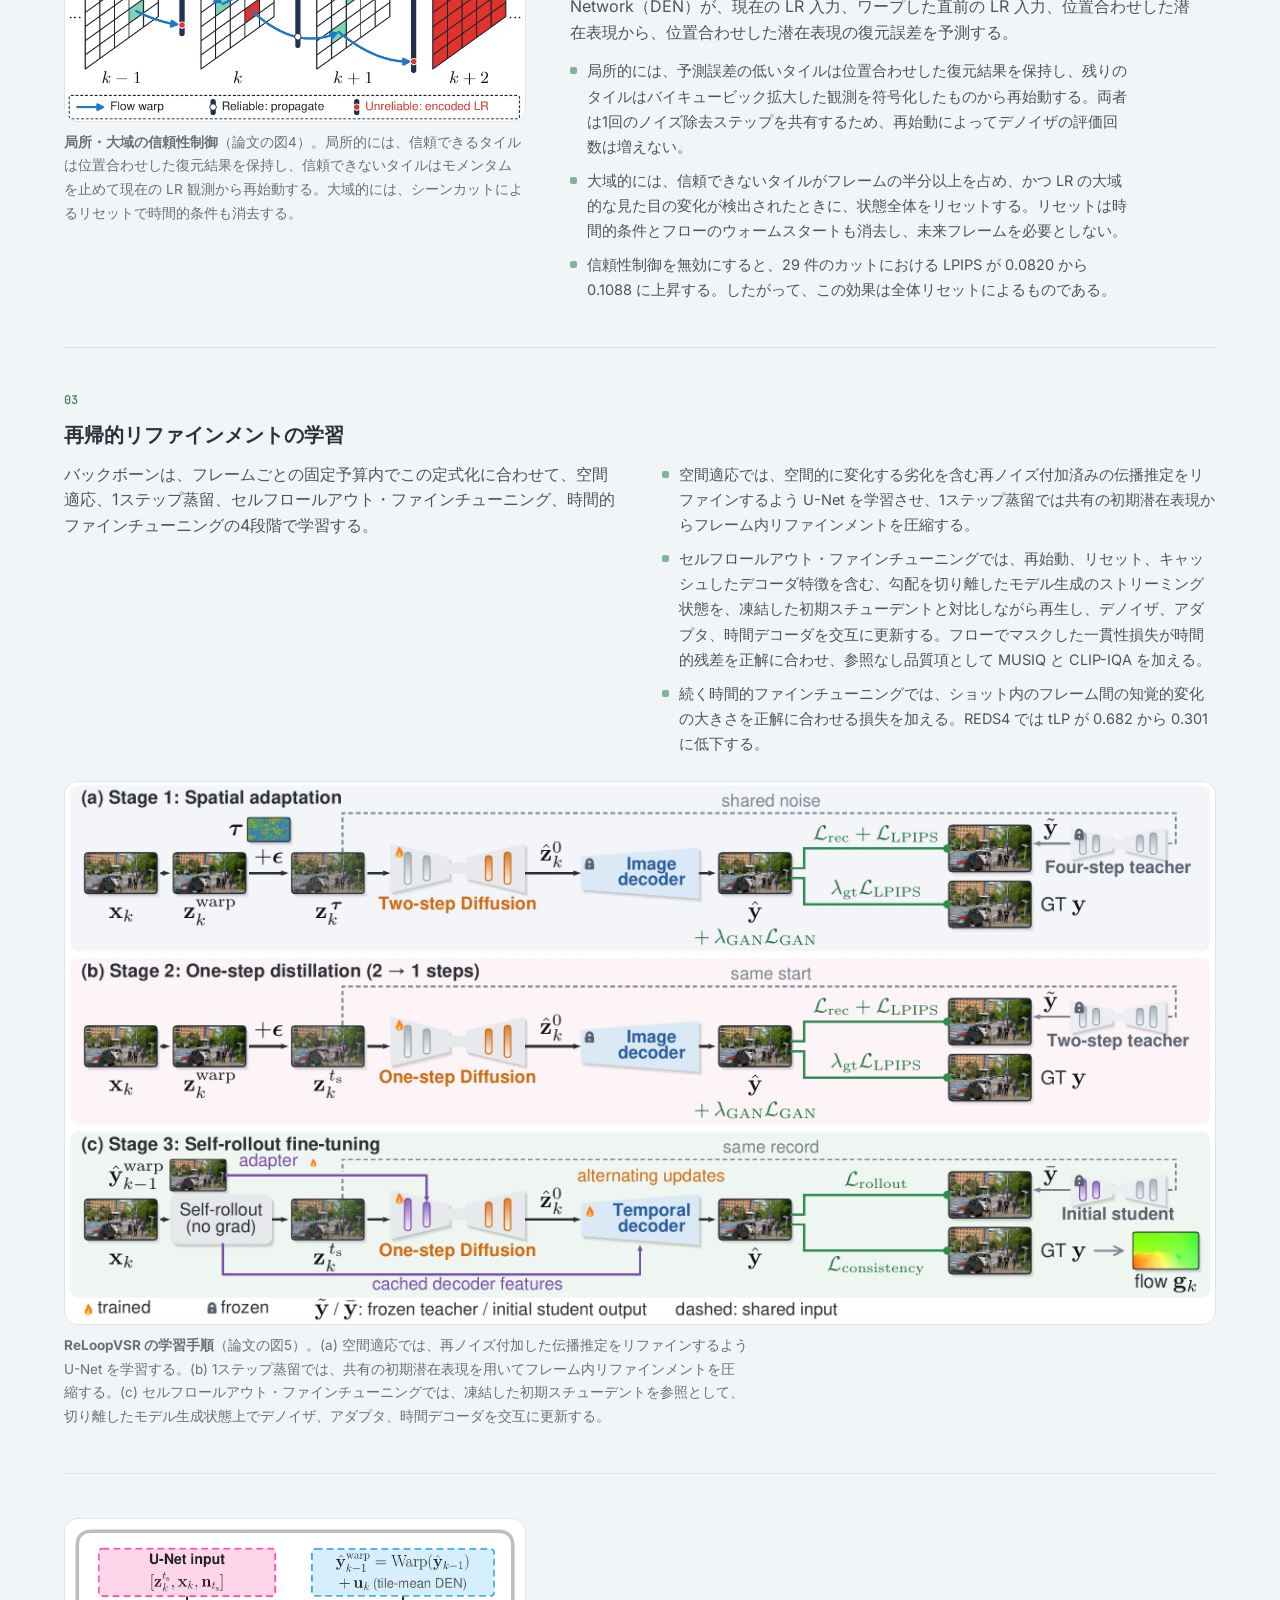
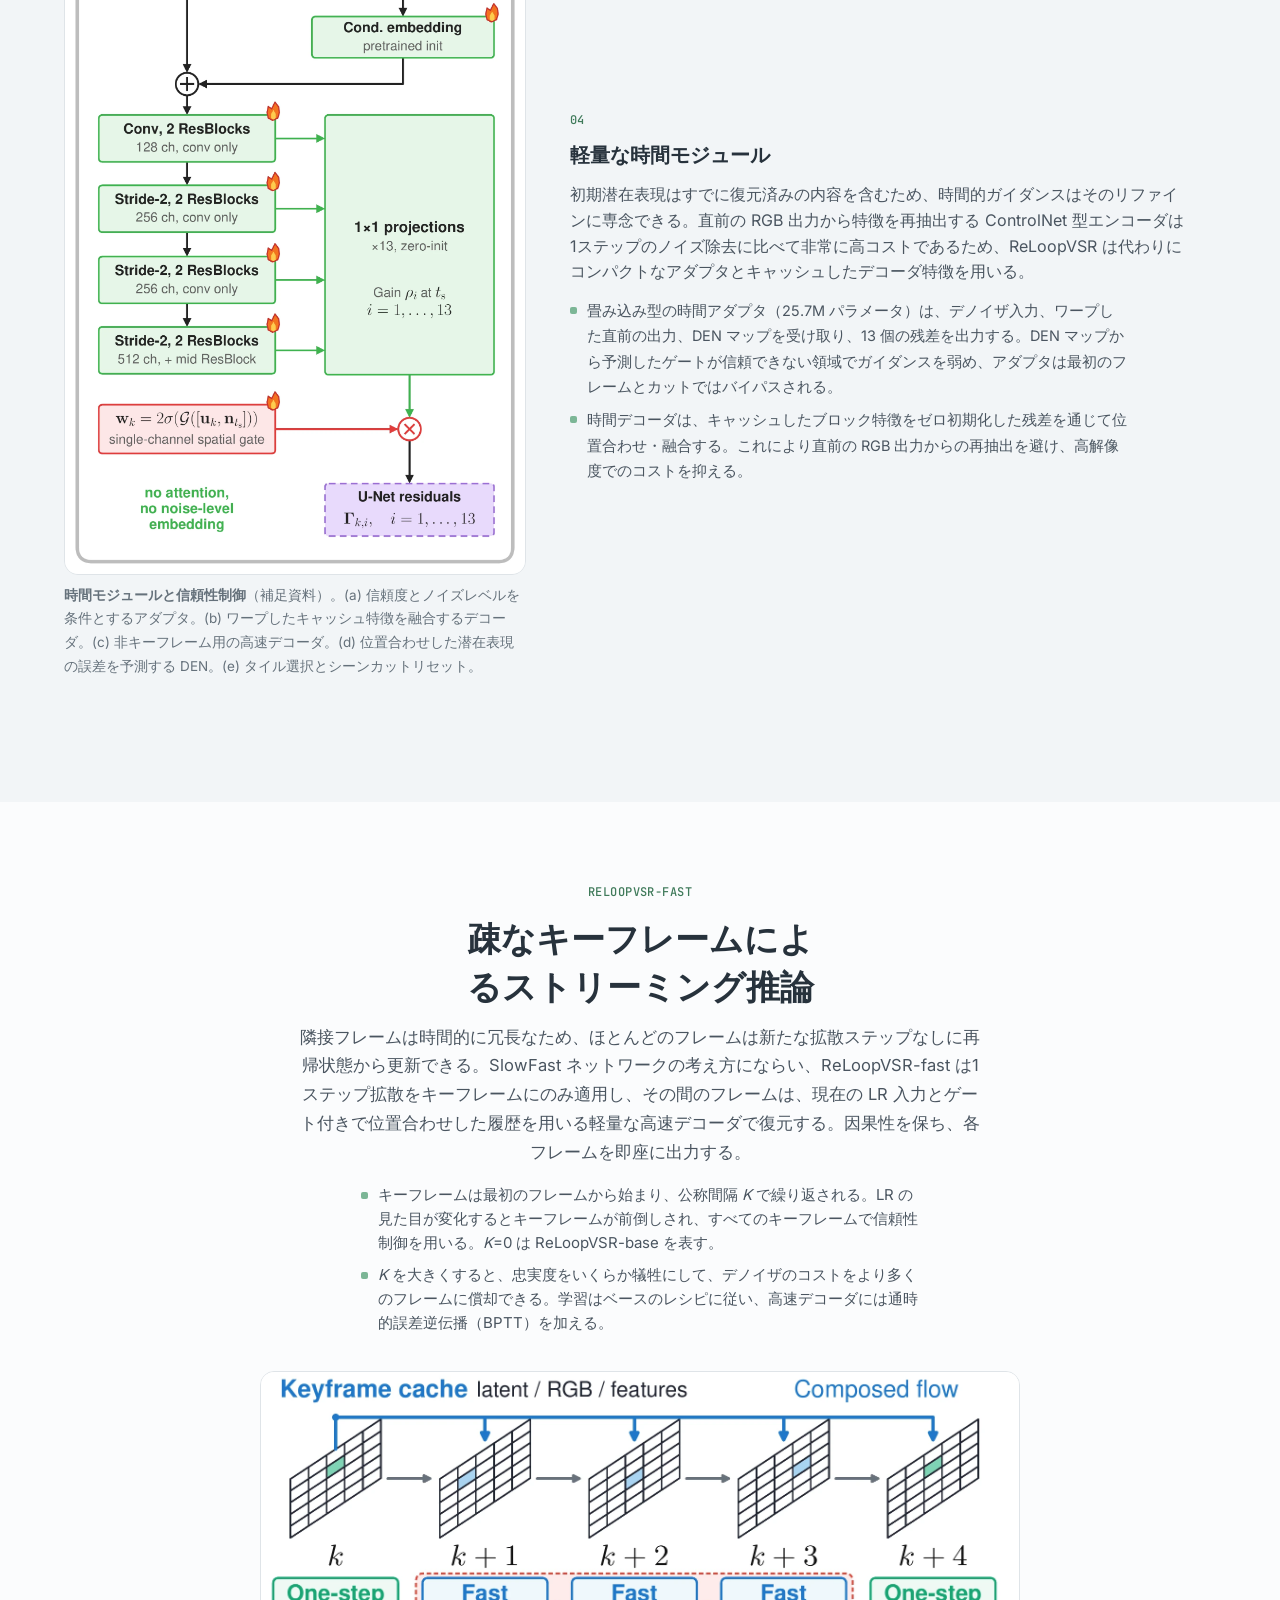
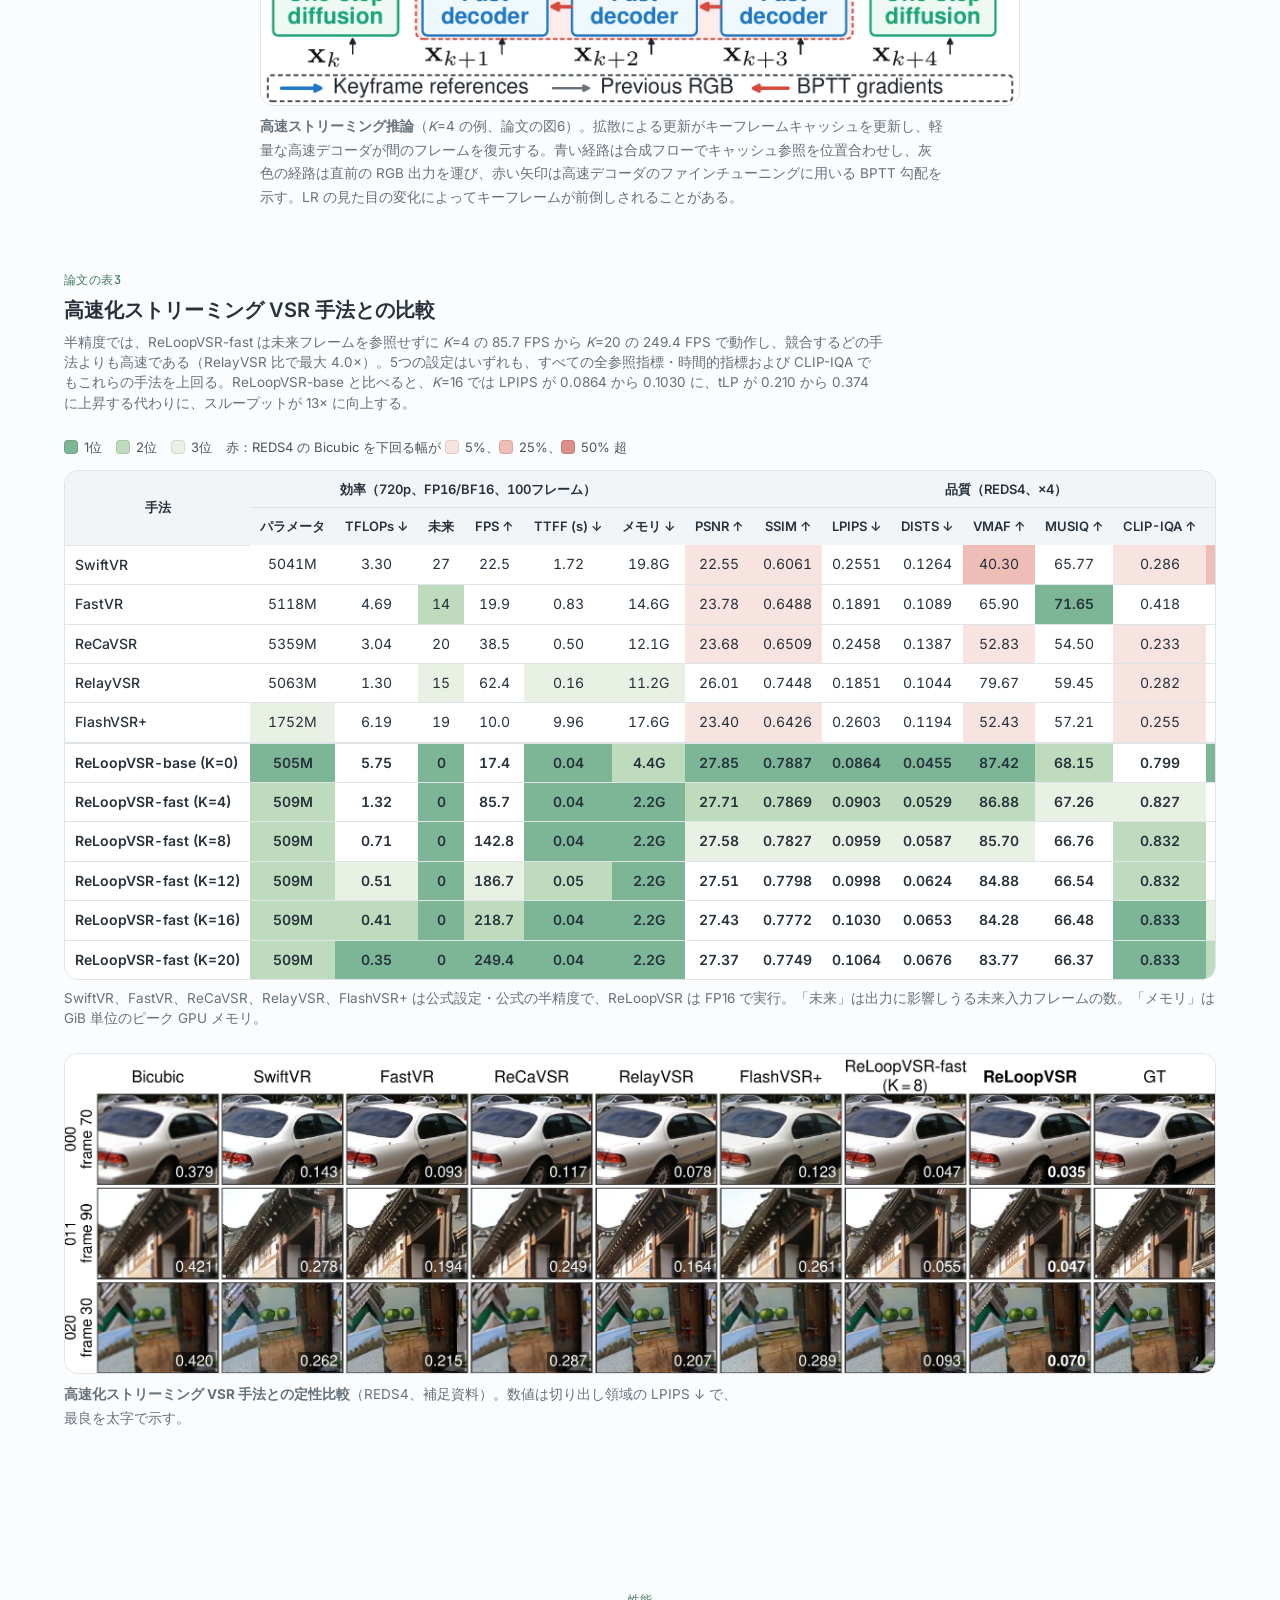
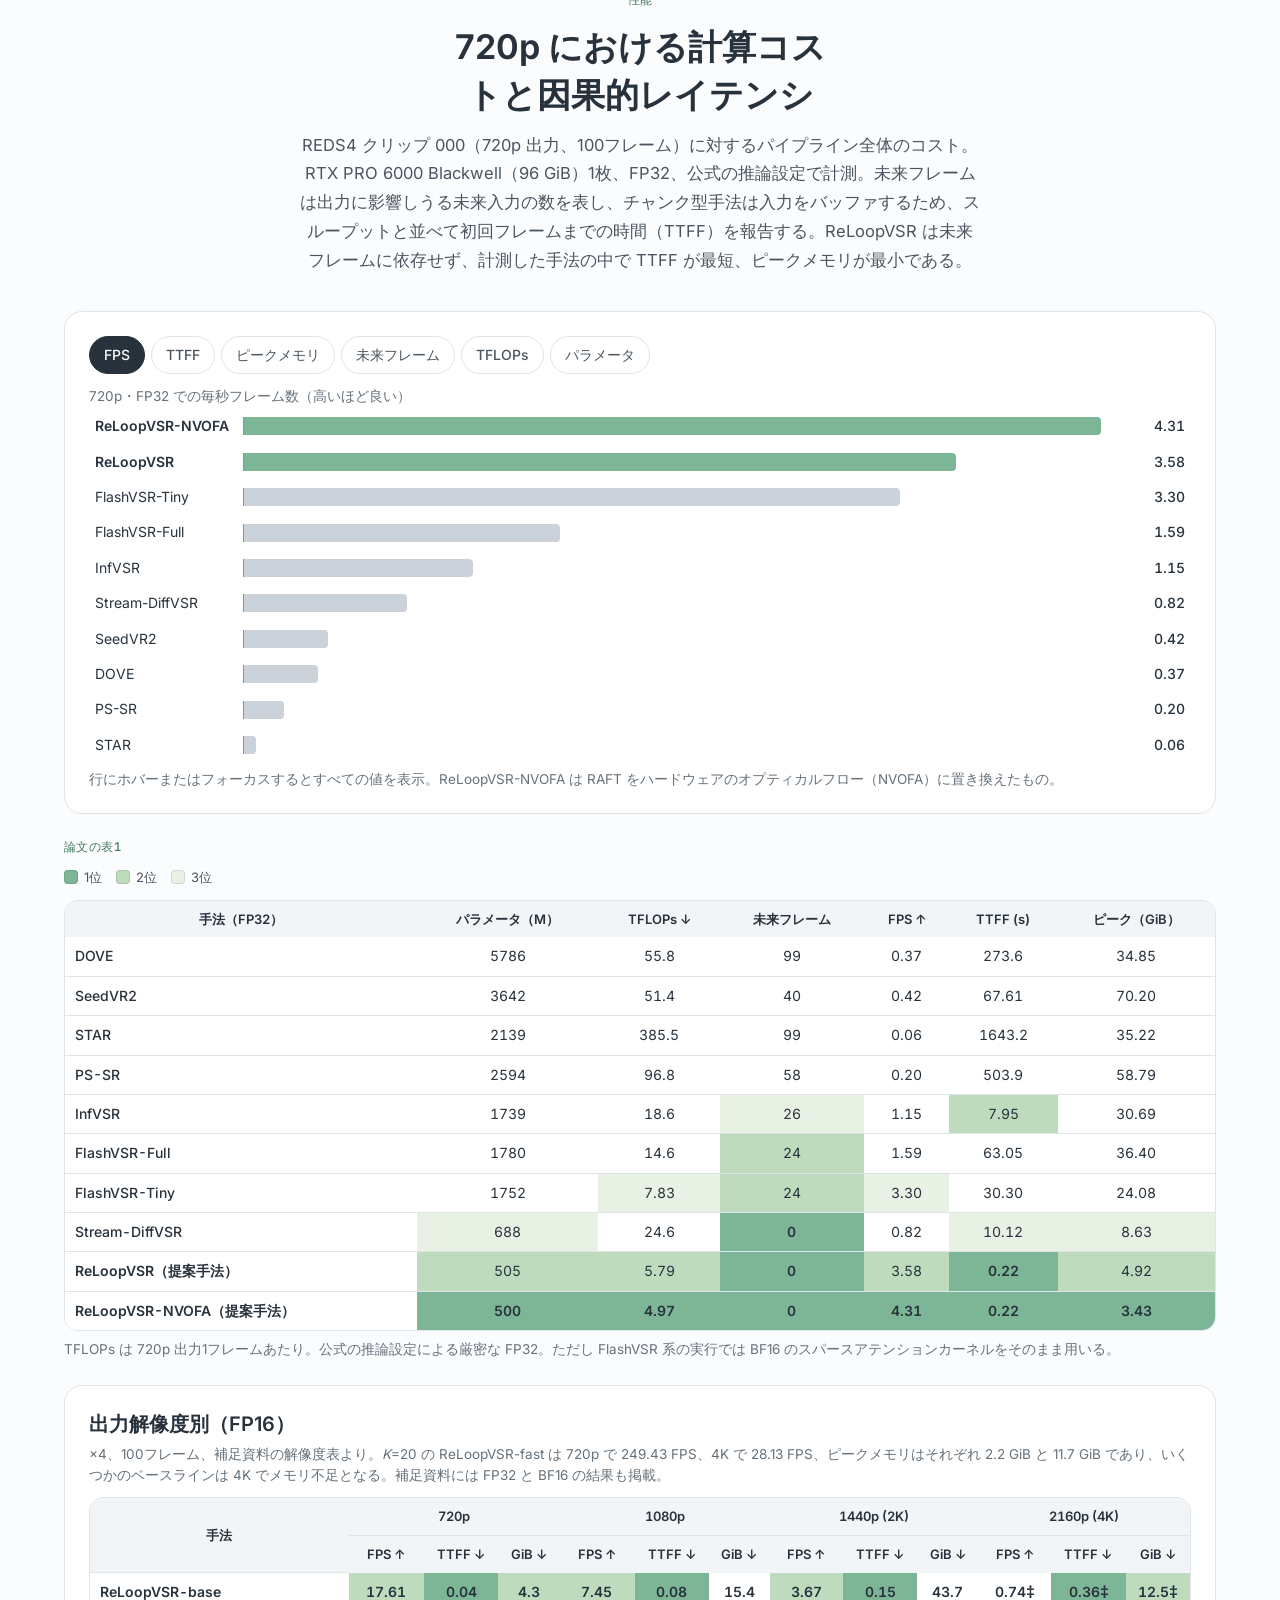
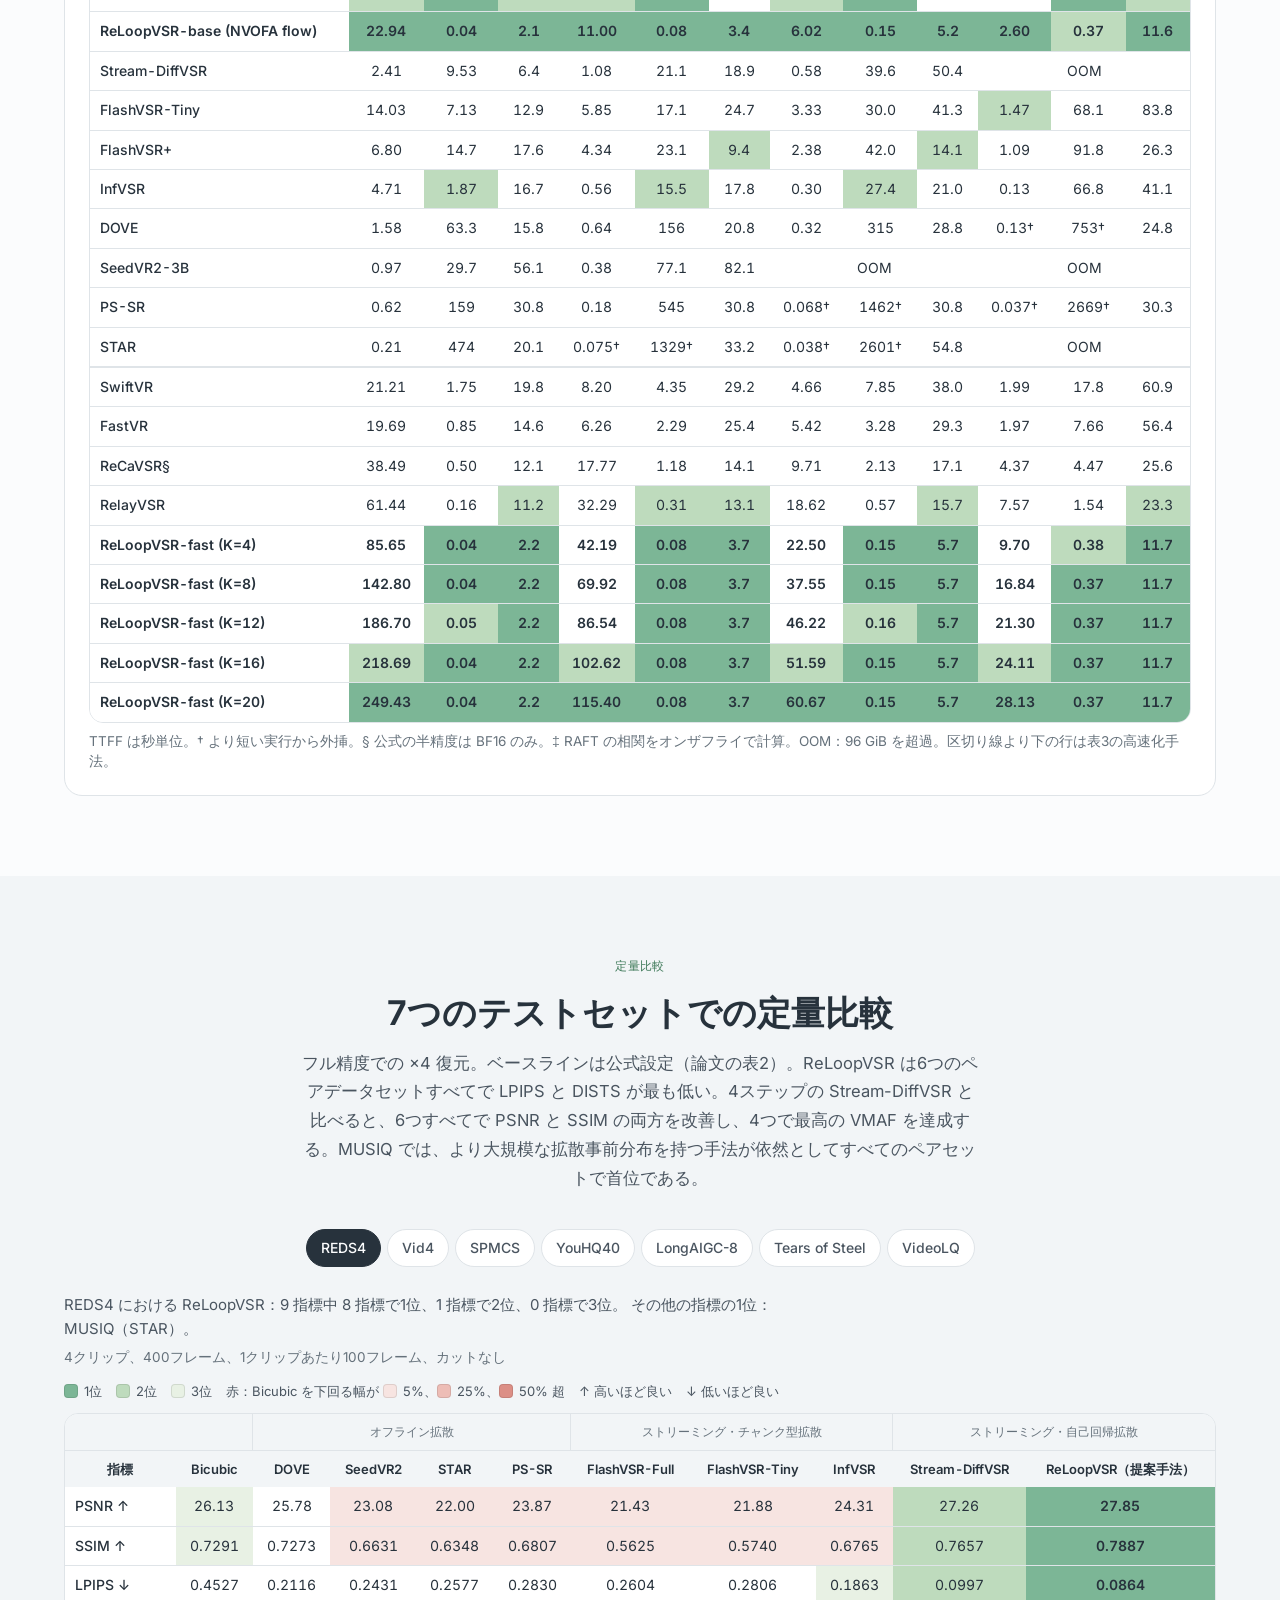
==== commit 40c8ac8d: "Method: add the DEN reliability-control video above section 02 (lazy-loaded, autoplays only while vi" ====
--- a/ja/index.html
+++ b/ja/index.html
@@ -27,7 +27,7 @@
 <!--/i18n-head-->
 <link rel="icon" href="data:image/svg+xml,%3Csvg xmlns='http://www.w3.org/2000/svg' viewBox='0 0 32 32'%3E%3Crect width='32' height='32' rx='8' fill='%237CB696'/%3E%3Cpath d='M23 11a9 9 0 1 0 1.6 7' fill='none' stroke='%2327323c' stroke-width='3' stroke-linecap='round'/%3E%3Cpath d='m25 6-1 6.6-6.4-1.6' fill='none' stroke='%2327323c' stroke-width='3' stroke-linecap='round' stroke-linejoin='round'/%3E%3C/svg%3E">
 <script>try{var t=localStorage.getItem('dv-theme');if(t==='light'||t==='dark')document.documentElement.setAttribute('data-theme',t)}catch(e){}</script>
-<link rel="stylesheet" href="../assets/style.css?v=20261118i18n">
+<link rel="stylesheet" href="../assets/style.css?v=20261119d">
 <link rel="stylesheet" href="../assets/schematic.css?v=20261110c">
 <style>#race-chips{grid-column:1/-1;grid-template-columns:repeat(5,minmax(0,1fr));margin-top:0}@media (max-width:760px){#race-chips{grid-template-columns:repeat(2,minmax(0,1fr))}}.rp.oom .rv{opacity:.55}.race-ctl .seg+.seg{margin-left:4px}.note.illus{font-size:12px;text-align:center;margin:6px auto 10px;max-width:none}#race-cap{margin-top:4px;font-size:13px;color:var(--ink-2)}.seg[data-g=res] button,.seg[data-g=k] button{width:auto;min-width:44px;padding:0 9px}</style>
 </head>
@@ -132,6 +132,8 @@
     <figure class="fig-wrap"><div class="fig"><a href="../assets/fig/recurrent_refinement_schematic.webp?v=20261117f"><img src="../assets/fig/recurrent_refinement_schematic.webp?v=20261117f" width="1600" height="943" loading="lazy" decoding="async" alt="上：2つのシーンカットを含むフィルムストリップ。ReLoopVSR は直近のカット以降の現在と過去のフレームを用いる一方、チャンク型 DiT はカットをまたいで n 枚の未来フレームをバッファする。下：ReLoopVSR は LR フローで直前の出力をワープし、位置合わせした結果を再ノイズ付加し、現在の LR フレームを用いて蒸留済みの1ステップでリファインし、新しい出力を再帰的リファインメントとしてフィードバックする。"></a></div>
     <figcaption><b>ストリーミング入力と再帰的リファインメント</b>（論文の図2）。チャンク型 DiT 手法は <i>n</i> 枚の未来フレームをバッファするため、レイテンシが増え、カットをまたいで無関係な内容が混ざる。ReLoopVSR は直近のカット以降の現在と過去のフレームのみを用い、再帰的リファインメントにより自己回帰的に時空間モメンタムを構築する。</figcaption></figure></div>
 
+  <figure class="fig-wrap den-vid"><div class="fig"><video class="autovid" muted loop playsinline preload="none" width="1600" height="666" poster="../media/poster/den_web.webp" data-src="../media/video/den_web.mp4" data-src-lite="media/video/den_web-lite.mp4" aria-label="DEN の可視化：ReLoopVSR の出力に DEN が予測した誤差を重ね、再開したタイルをシアンの枠で、シーンカットを赤で示しています。右側は入力と ReLoopVSR の出力です。"></video></div>
+    <figcaption><b>信頼性制御の動作。</b>ヒートマップ：DEN が予測した誤差。シアンの枠：現在のフレームから再開したタイル。赤い枠：シーンカットによるリセット。下のバーはフレームごとの再開タイルの割合を示します。</figcaption></figure>
   <div class="feature"><div class="ft"><span class="num">02</span><h3>局所・大域の信頼性制御</h3>
     <p>一貫したシーンでは、伝播した復元結果がコンパクトなモデルを強化するが、動く人物のような局所的な不整合や、照明変化・シーンカットのような大域的な不整合は、伝播されると誤差スパイクを引き起こす。そこで軽量な Dynamic Estimation Network（DEN）が、現在の LR 入力、ワープした直前の LR 入力、位置合わせした潜在表現から、位置合わせした潜在表現の復元誤差を予測する。</p>
     <ul><li>局所的には、予測誤差の低いタイルは位置合わせした復元結果を保持し、残りのタイルはバイキュービック拡大した観測を符号化したものから再始動する。両者は1回のノイズ除去ステップを共有するため、再始動によってデノイザの評価回数は増えない。</li><li>大域的には、信頼できないタイルがフレームの半分以上を占め、かつ LR の大域的な見た目の変化が検出されたときに、状態全体をリセットする。リセットは時間的条件とフローのウォームスタートも消去し、未来フレームを必要としない。</li><li>信頼性制御を無効にすると、29 件のカットにおける LPIPS が 0.0820 から 0.1088 に上昇する。したがって、この効果は全体リセットによるものである。</li></ul></div>
@@ -278,6 +280,6 @@
 <script>window.DV_BASE='../';window.DV_I18N={"themeLight":"ライトテーマに切り替え","themeDark":"ダークテーマに切り替え","sliderValue":"幅の {n} パーセントに{what}を表示","gripName":"比較の境界：左が入力、右が ReLoopVSR","tagInput":"入力（バイキュービック）","tagOurs":"ReLoopVSR","sliderWhat":"バイキュービック入力","pause":"一時停止","play":"再生","pauseClip":"このクリップを一時停止","playClip":"このクリップを再生","decodeErr":"このブラウザではクリップをデコードできなかったため、静止フレームを表示しています。スライダーは引き続き使用できます。","soundOn":"音声オン","soundOff":"音声オフ","muteClip":"このクリップをミュート","unmuteClip":"このクリップのミュートを解除","unitS":" s","doneAt":"完了 ","done":"完了 ","oomAt":"{res} で{why}","oomLong":"メモリ不足（OOM）","notRaced":"レース対象外","waitFirst":"最初のフレームを待機中","laneMeta":"{ttff} s、{fps} FPS","laneAria":"REDS4 クリップ 000 での {name}、{res} で計時","clipNA":"クリップを利用できない","chipOom":"{res} で{why}、レース対象外","chipFrames":"{k} / 100 フレーム","chipWait":"0 / 100、最初のフレームは {t} s","resume":"再開","speed1":"等倍速","speedN":"{n}倍速","raceCap":"{res}：{name}、最初のフレームまで {t} s、{fps} FPS。","all":"すべて","filterTabs":"データセットで比較を絞り込む","effFpsL":"720p・FP32 での毎秒フレーム数（高いほど良い）","effTtffL":"初回フレームまでの時間（秒、低いほど良い）。0.01 s からの対数軸。","effPeakT":"ピークメモリ","effPeakL":"確保された GPU メモリのピーク（GiB、低いほど良い）","effFutT":"未来フレーム","effFutL":"出力に影響しうる未来フレームの数（低いほど良い）","unitFr":" フレーム","effTflL":"720p 出力1フレームあたりの TFLOPs（低いほど良い）","effParT":"パラメータ","effParL":"パラメータ数（百万単位、低いほど良い）","tip":"{fps} FPS · {tflops} TFLOPs/フレーム<br>TTFF {ttff} s · ピーク {peak} GiB<br>未来フレーム {future} · パラメータ {params} M","effTabs":"コスト指標を選択","ours":"（提案手法）","grpOffline":"オフライン拡散","grpChunk":"ストリーミング・チャンク型拡散","grpAR":"ストリーミング・自己回帰拡散","higher":"高いほど良い","lower":"低いほど良い","and":"と","leadItem":"{metric}（{who}）","sum":"{set} における ReLoopVSR：{n} 指標中 {b} 指標で1位、{s} 指標で2位、{t} 指標で3位{rest}。","sumRest":"、{o} 指標で上位3位圏外","sumLead":" その他の指標の1位：{list}。","listSep":"、","metric":"指標","rBest":"1位","rSecond":"2位","rThird":"3位","benchTabs":"テストセットを選択","copiedMsg":"クリップボードにコピーしました。","copyFail":"コピーできませんでした。テキストを手動で選択してください。","copied":"コピー済み","copy":"コピー","sch.noise":"ノイズ","sch.current_lr_frame_k":"現在の LR フレーム *k*","sch.previous_restoration":"前フレームの復元","sch.conditioning":"条件付け","sch.four_denoising_steps":"4ステップのノイズ除去","sch.step":"ステップ ","sch.restored_frame_k":"復元フレーム *k*","sch.frame_k_1_starts":"フレーム *k*+1 は","sch.from_new_noise":"新たなノイズから開始。","sch.buffered_chunk":"バッファしたチャンク","sch.frame_k_waits":"フレーム *k* は待機","sch.future_frames":"未来フレーム","sch.joint_restoration_of_the_chunk":"チャンクを一括復元","sch.the_next_chunk":"次のチャンクは","sch.overlaps_this_one":"これと重なる。","sch.previous_restored_latent":"前の復元潜在表現","sch.warp_by_flow":"フローでワープ","sch.aligned_latent":"位置合わせ済み潜在表現","sch.encode":"符号化","sch.encoded_lr":"符号化 LR","sch.reliability_check":"信頼性チェック","sch.reliable_tiles":"信頼タイル","sch.unreliable":"非信頼","sch.tiles":"タイル","sch.propagated_start":"伝播した開始点","sch.scene_cut":"シーンカット","sch.resets_the_state":"状態を符号化 LR","sch.to_the_encoded_lr":"にリセット","sch.re_noise_to_an":"中間レベルまで","sch.intermediate_level":"再ノイズ付加","sch.re_noised_start":"再ノイズ開始点","sch.current_lr":"現在の LR","sch.one_u_net_step":"1ステップ U-Net","sch.start_for_frame_k_1":"フレーム *k*+1 の開始点","sch.regenerate_each_frame":"毎フレーム再生成","sch.example_stream_diffvsr":"例：Stream-DiffVSR","sch.each_new_frame_starts_from_noise_and_tak":"新しいフレームはそれぞれノイズから始まり、前フレームの復元結果を条件として4ステップのノイズ除去を行う。そのため、細部は毎フレーム生成し直される。","sch.regenerate_each_frame_noise_enters_a_cha":"毎フレーム再生成。ノイズが、前フレームの復元結果と現在の低解像度フレームを条件とする4ステップのノイズ除去の連鎖に入り、復元フレーム k を生成する。","sch.re_restore_chunks":"チャンクを再復元","sch.examples_flashvsr_infvsr":"例：FlashVSR、InfVSR","sch.the_method_buffers_a_chunk_that_includes":"この手法は未来フレームを含むチャンクをバッファし、チャンクをまとめて復元する。そのため、フレーム <i>k<\/i> の出力はまだ到着していないフレームを待つことになる。","sch.re_restore_chunks_frames_including_futur":"チャンクを再復元。未来フレームを含むフレームがバッファされたチャンクに蓄積されて一括で復元され、その後、復元されたチャンクからフレーム k が取り出される。","sch.reloopvsr":"ReLoopVSR","sch.recurrent_refinement":"再帰的リファインメント","sch.reloopvsr_warps_the_previous_restored_la":"ReLoopVSR は前の復元潜在表現をフレーム <i>k<\/i> へワープし、信頼できないタイルを符号化した LR から再始動する。続いて1回の U-Net ステップで再ノイズ付加した開始点をリファインし、その出力が次フレームの出発点となる。","sch.reloopvsr_the_previous_restored_latent_i":"ReLoopVSR。前の復元潜在表現を、拡大した低解像度入力間のオプティカルフローでフレーム k へワープする。信頼性チェックがタイルごとに、位置合わせした潜在表現と符号化した低解像度フレームのどちらかを選び、シーンカットでは状態を符号化した低解像度フレームにリセットする。選ばれた開始点は中間レベルまで再ノイズ付加され、現在の低解像度フレームを条件として1回の U-Net ステップによりリファインされる。復元フレーム k はフレーム k+1 の出発点としてループバックする。","sch.mode_all_three":"全3種","sch.mode_regenerate":"再生成","sch.mode_chunks":"チャンク","sch.mode_reloopvsr":"ReLoopVSR","sch.schematic_not_data":"模式図（非データ）","sch.choose_which_pipeline_to_show":"表示するパイプラインを選択","sch.replay_the_animation":"アニメーションを再生し直す","sch.replay":"リプレイ","sch.where_each_starting_point_comes_from":"各開始点の由来","sch.every_column_shows_the_same_reds4_crop_a":"どの列も状態の説明として同じ REDS4 の切り出しを示しており、サムネイルは品質の比較を表すものではない。","meta:REDS4":"4クリップ、400フレーム、1クリップあたり100フレーム、カットなし","meta:Vid4":"4クリップ、171フレーム、1クリップあたり34–49フレーム、カットなし","meta:SPMCS":"30クリップ、934フレーム、1クリップあたり31–35フレーム、カットなし","meta:YouHQ40":"40クリップ、1318フレーム、1クリップあたり31–33フレーム、クリップ 019 の1箇所を除きカットなし","meta:LongAIGC-8":"8クリップ、4000フレーム、1クリップあたり500フレーム、カット64箇所","meta:Tears of Steel":"5クリップ、1109フレーム、1クリップあたり165–270フレーム、カット11箇所","meta:VideoLQ":"実世界、正解なし。50クリップ、4771フレーム、1クリップあたり34–100フレーム"}</script>
 <script src="../assets/data.js?v=20261119a" defer></script>
 <script src="../assets/schematic.js?v=20261118i18n" defer></script>
-<script src="../assets/app.js?v=20261118u" defer></script>
+<script src="../assets/app.js?v=20261119d" defer></script>
 </body>
 </html>
--- a/assets/style.css
+++ b/assets/style.css
@@ -308,3 +308,4 @@
 :is(html:lang(zh),html:lang(ja)) body{line-break:strict;overflow-wrap:break-word}
 html:lang(ko) body{word-break:keep-all;overflow-wrap:break-word}
 :is(html:lang(zh),html:lang(ja),html:lang(ko)) :is(.head p,.lede,.fig-wrap figcaption,.feature li,.faq p){line-height:1.75}
+.fig-wrap.den-vid{max-width:1080px;margin:8px auto 4px}.fig-wrap.den-vid video{display:block;width:100%;height:auto;border-radius:10px;background:#101418}.fig-wrap.den-vid figcaption{max-width:none}
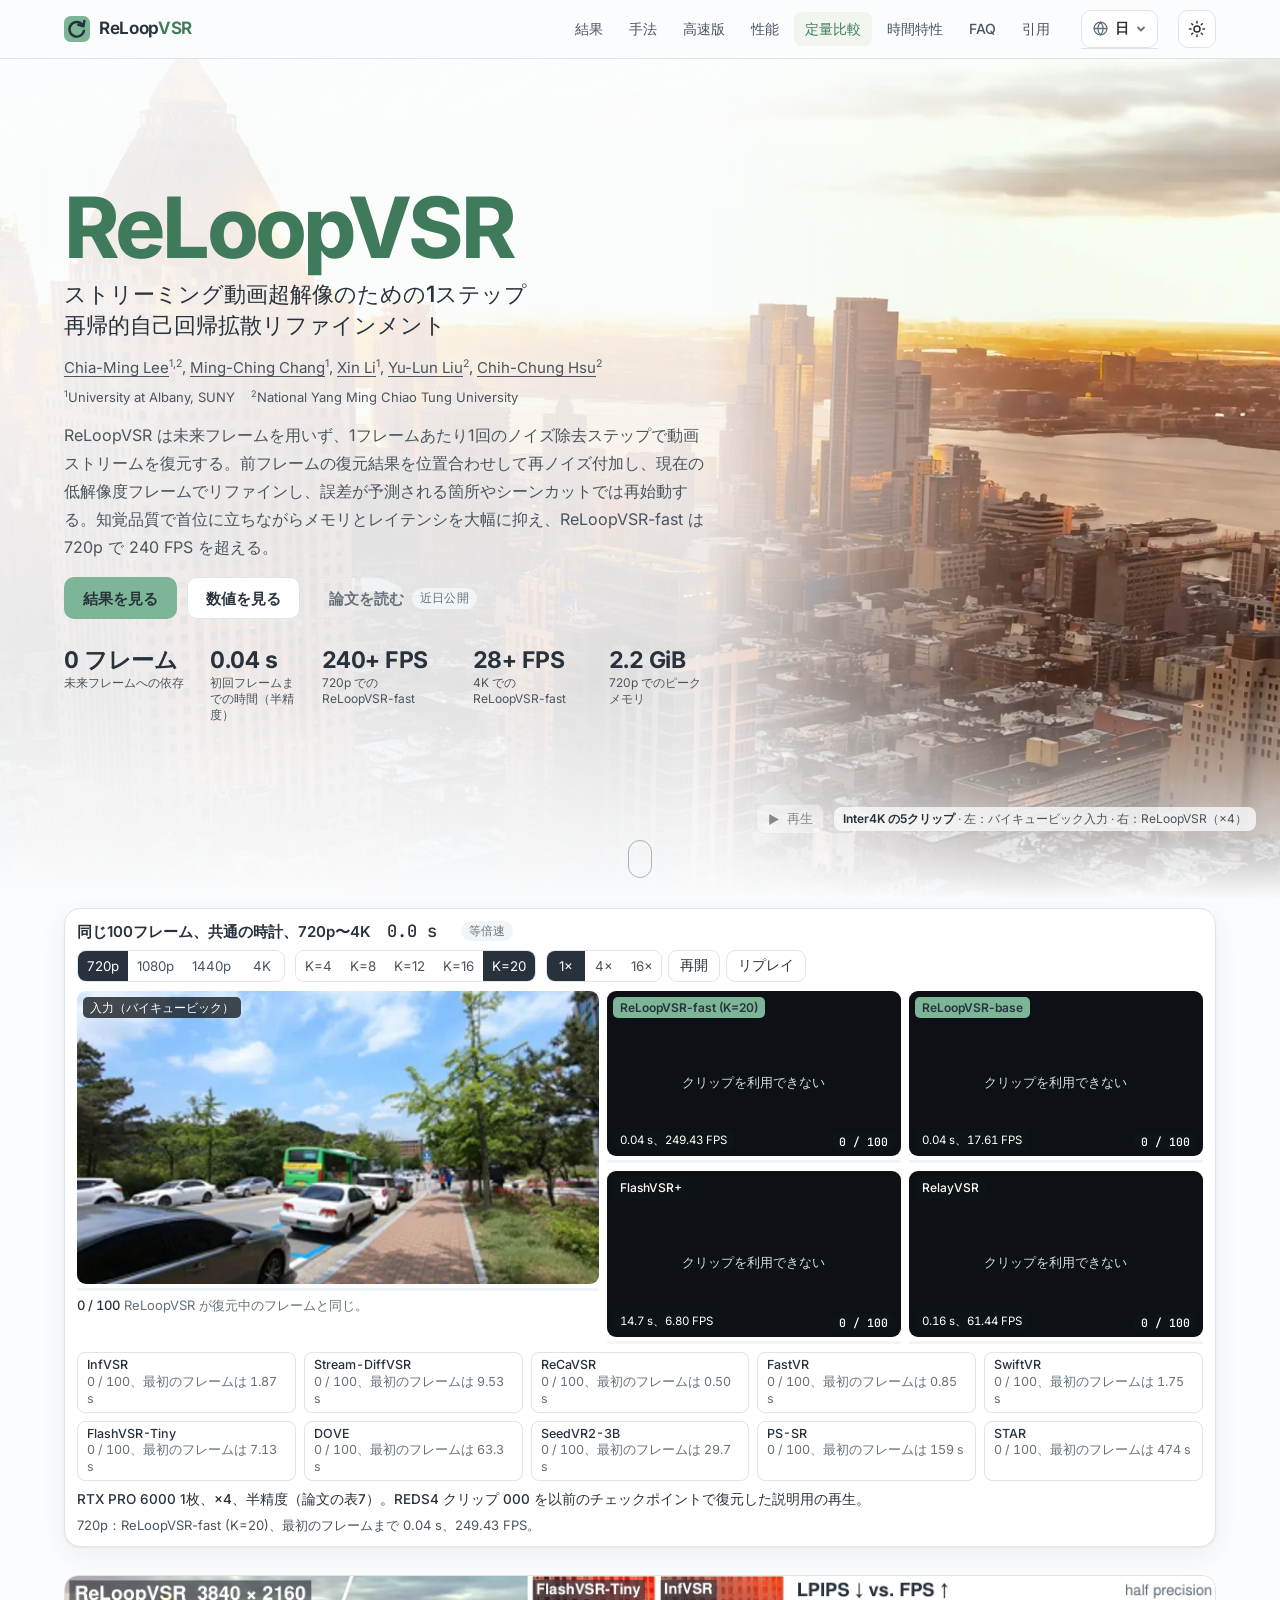
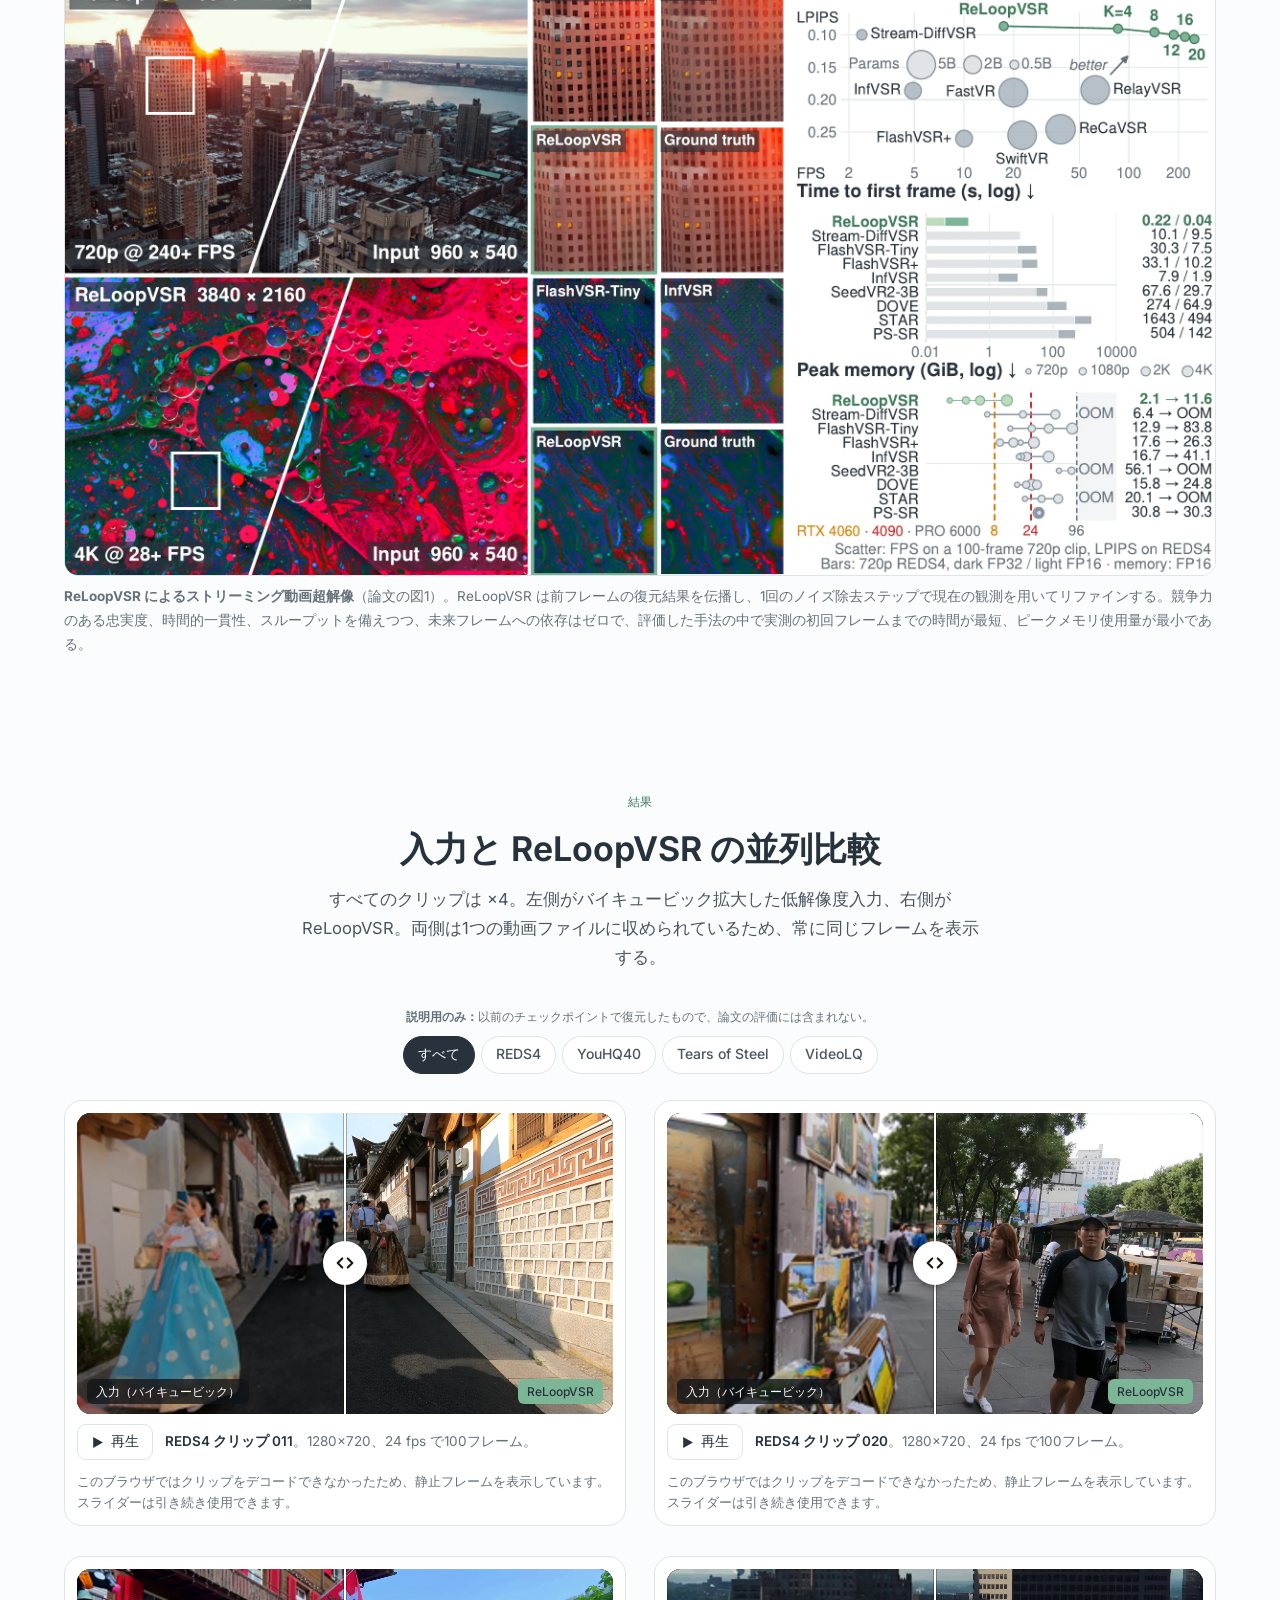
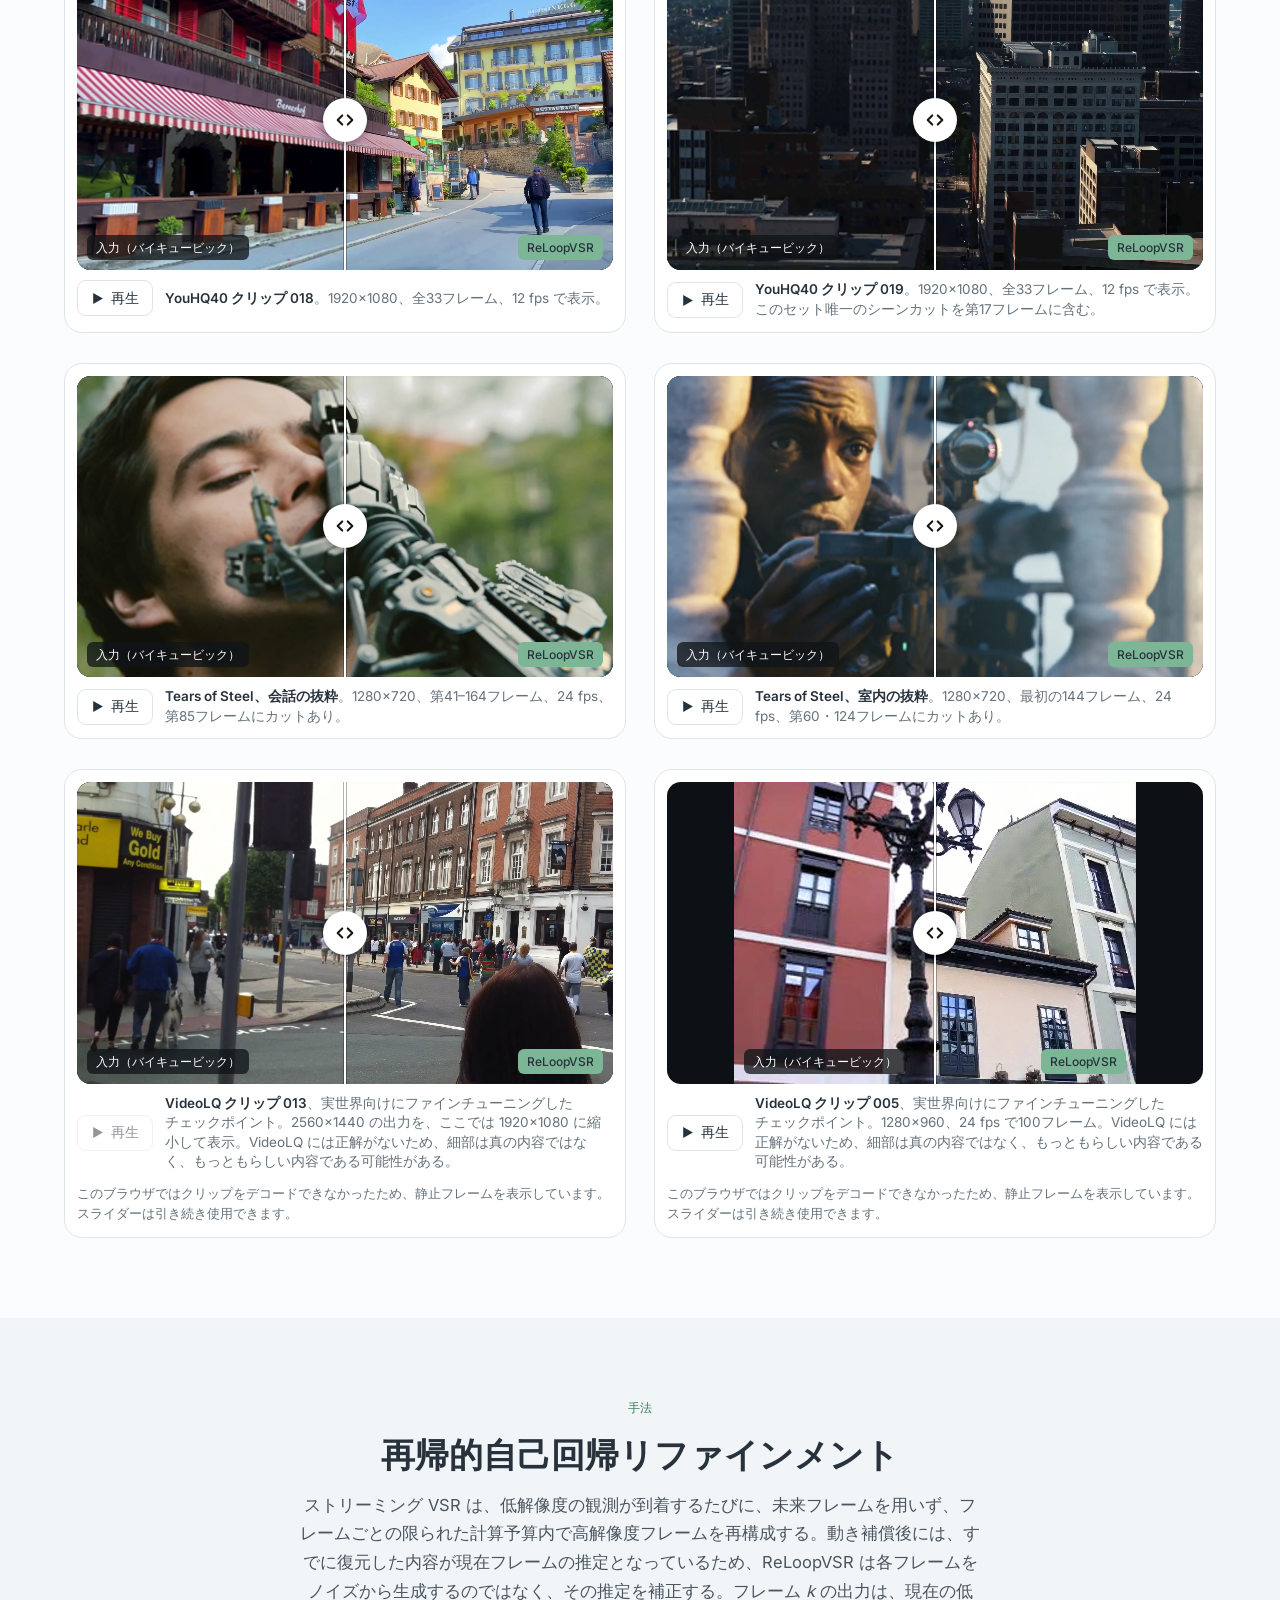
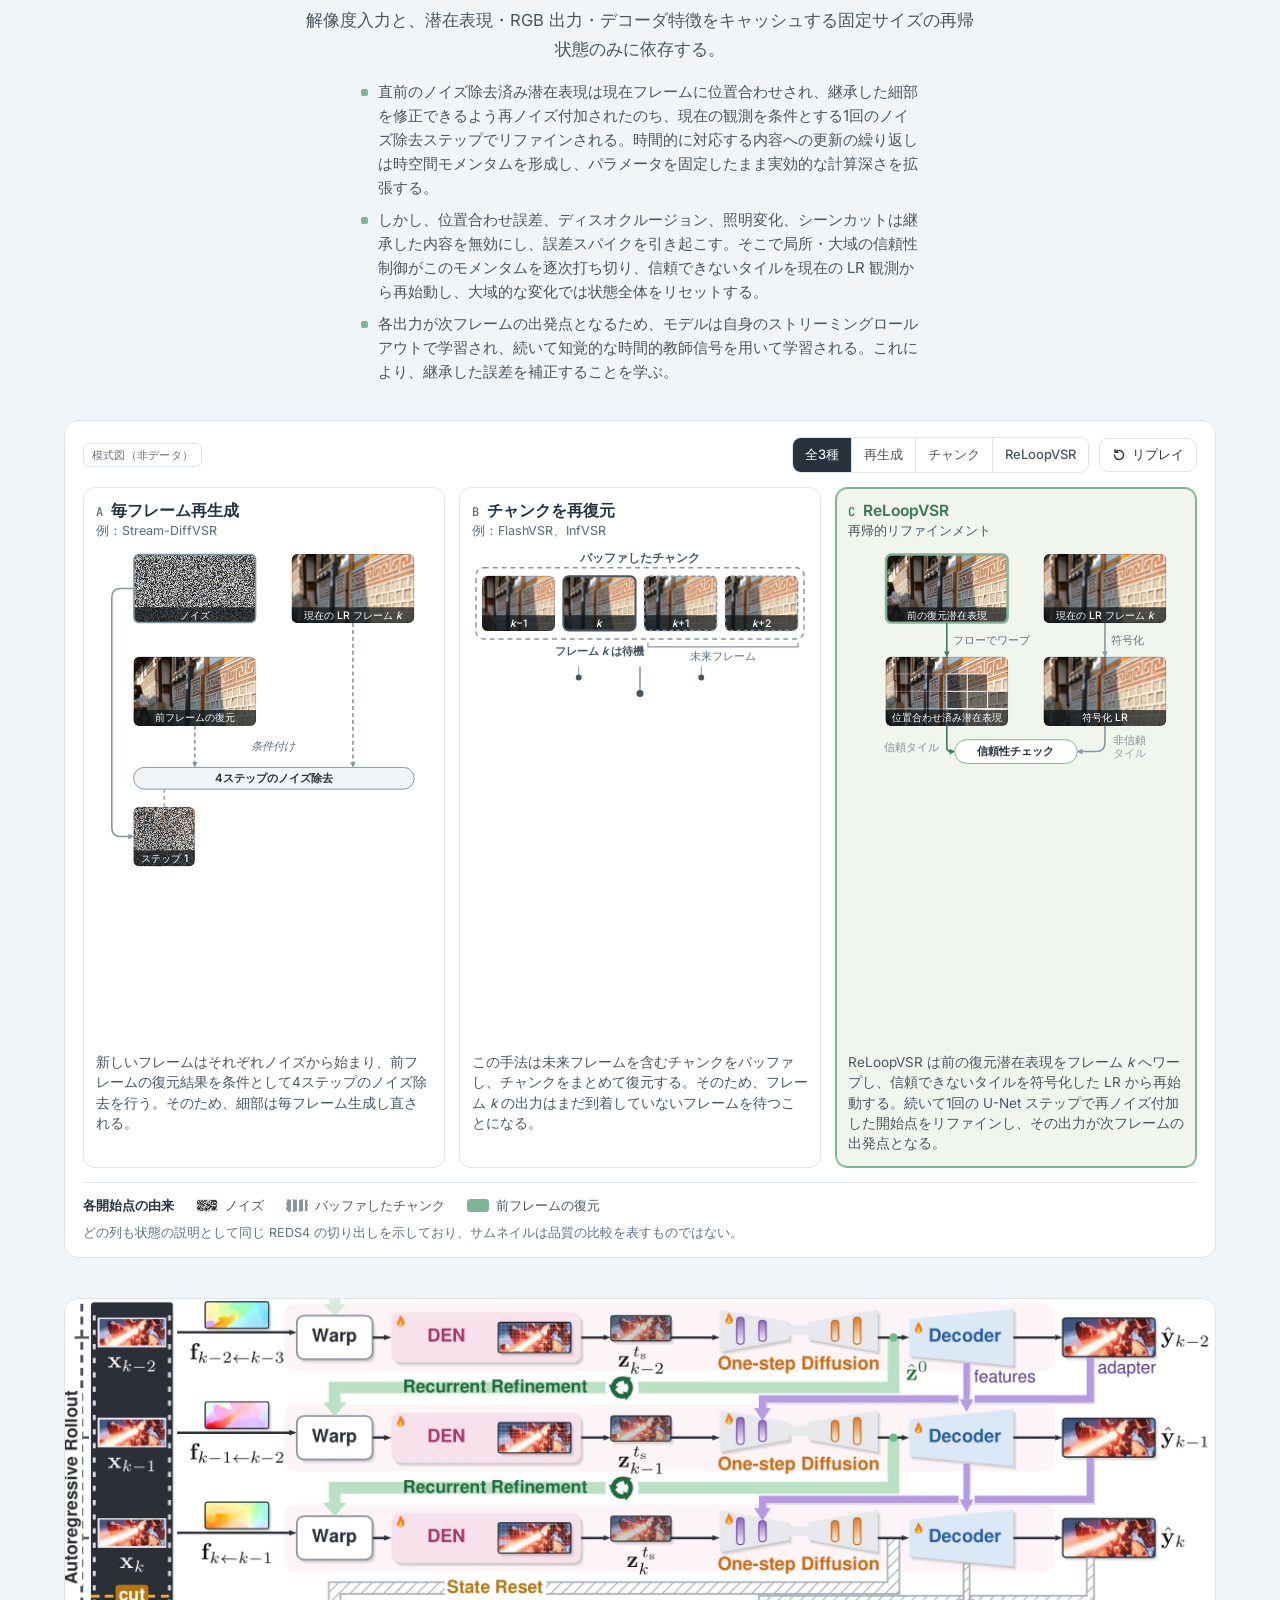
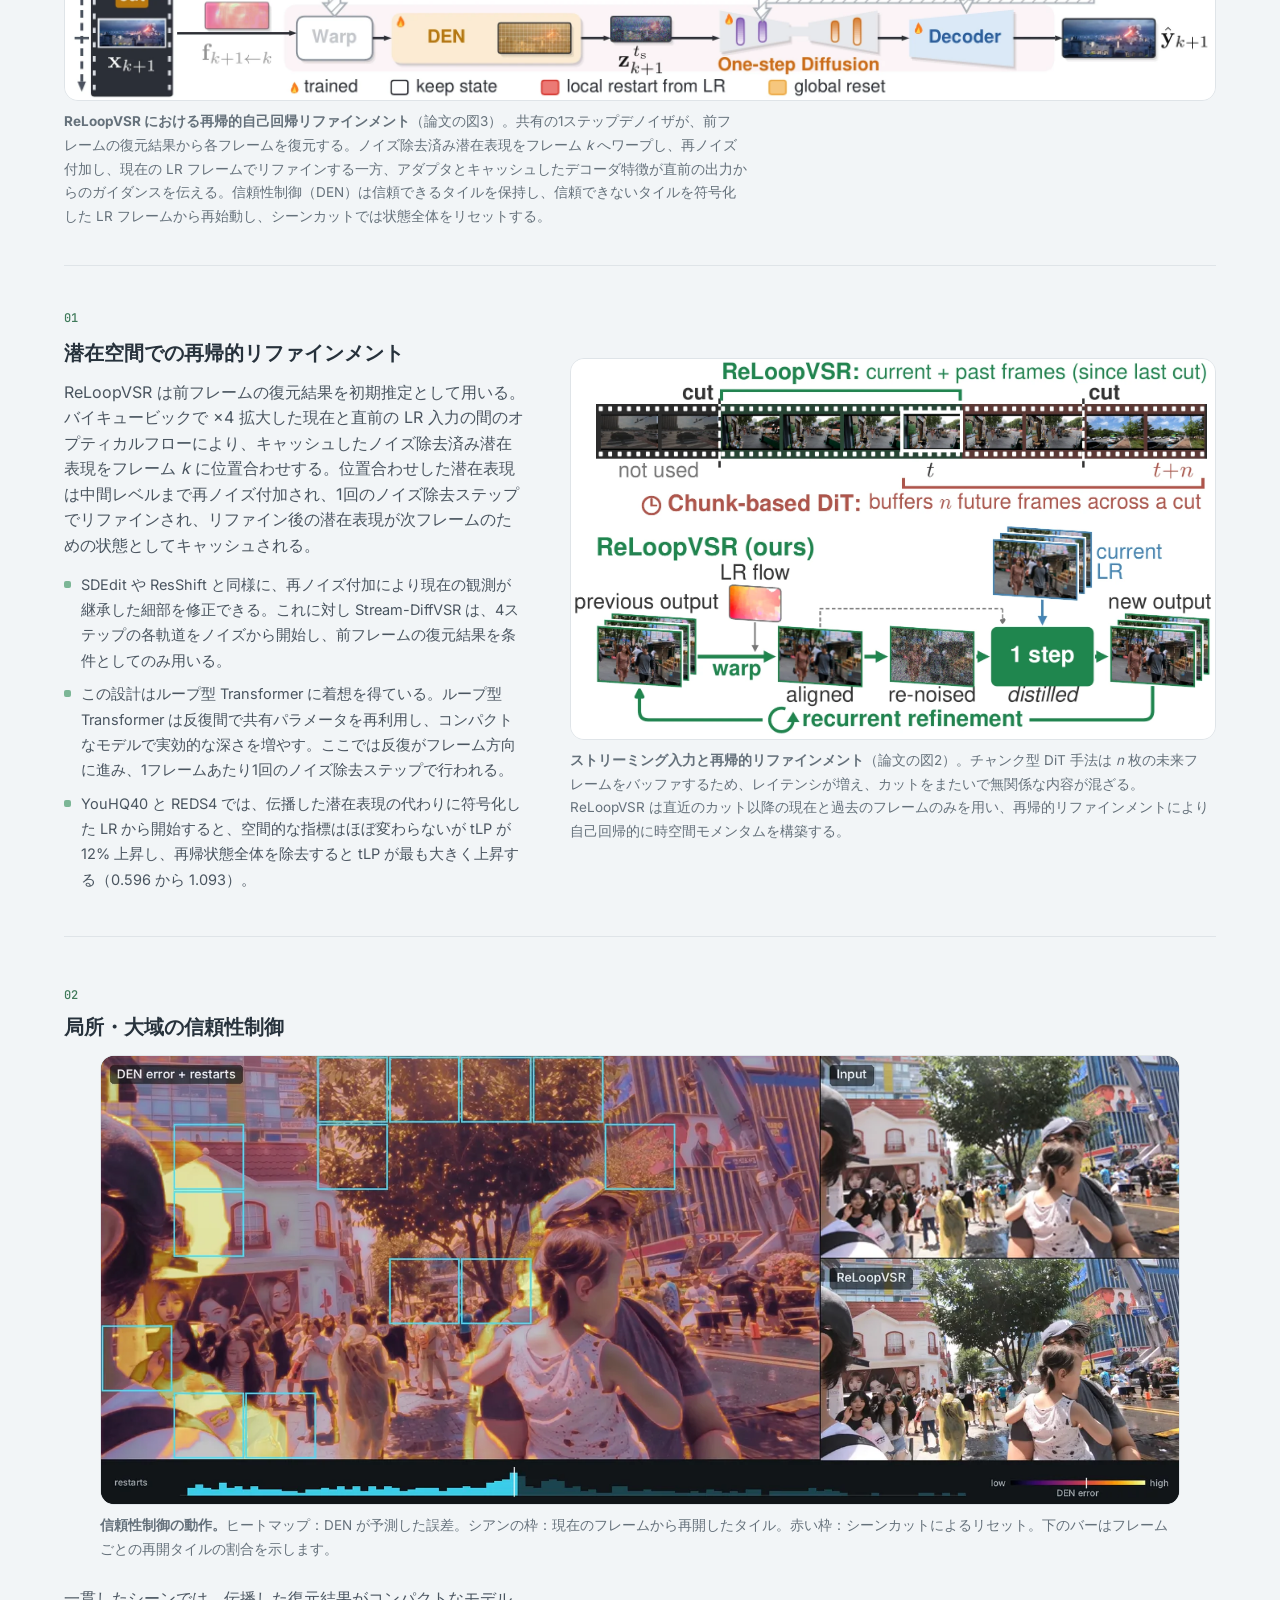
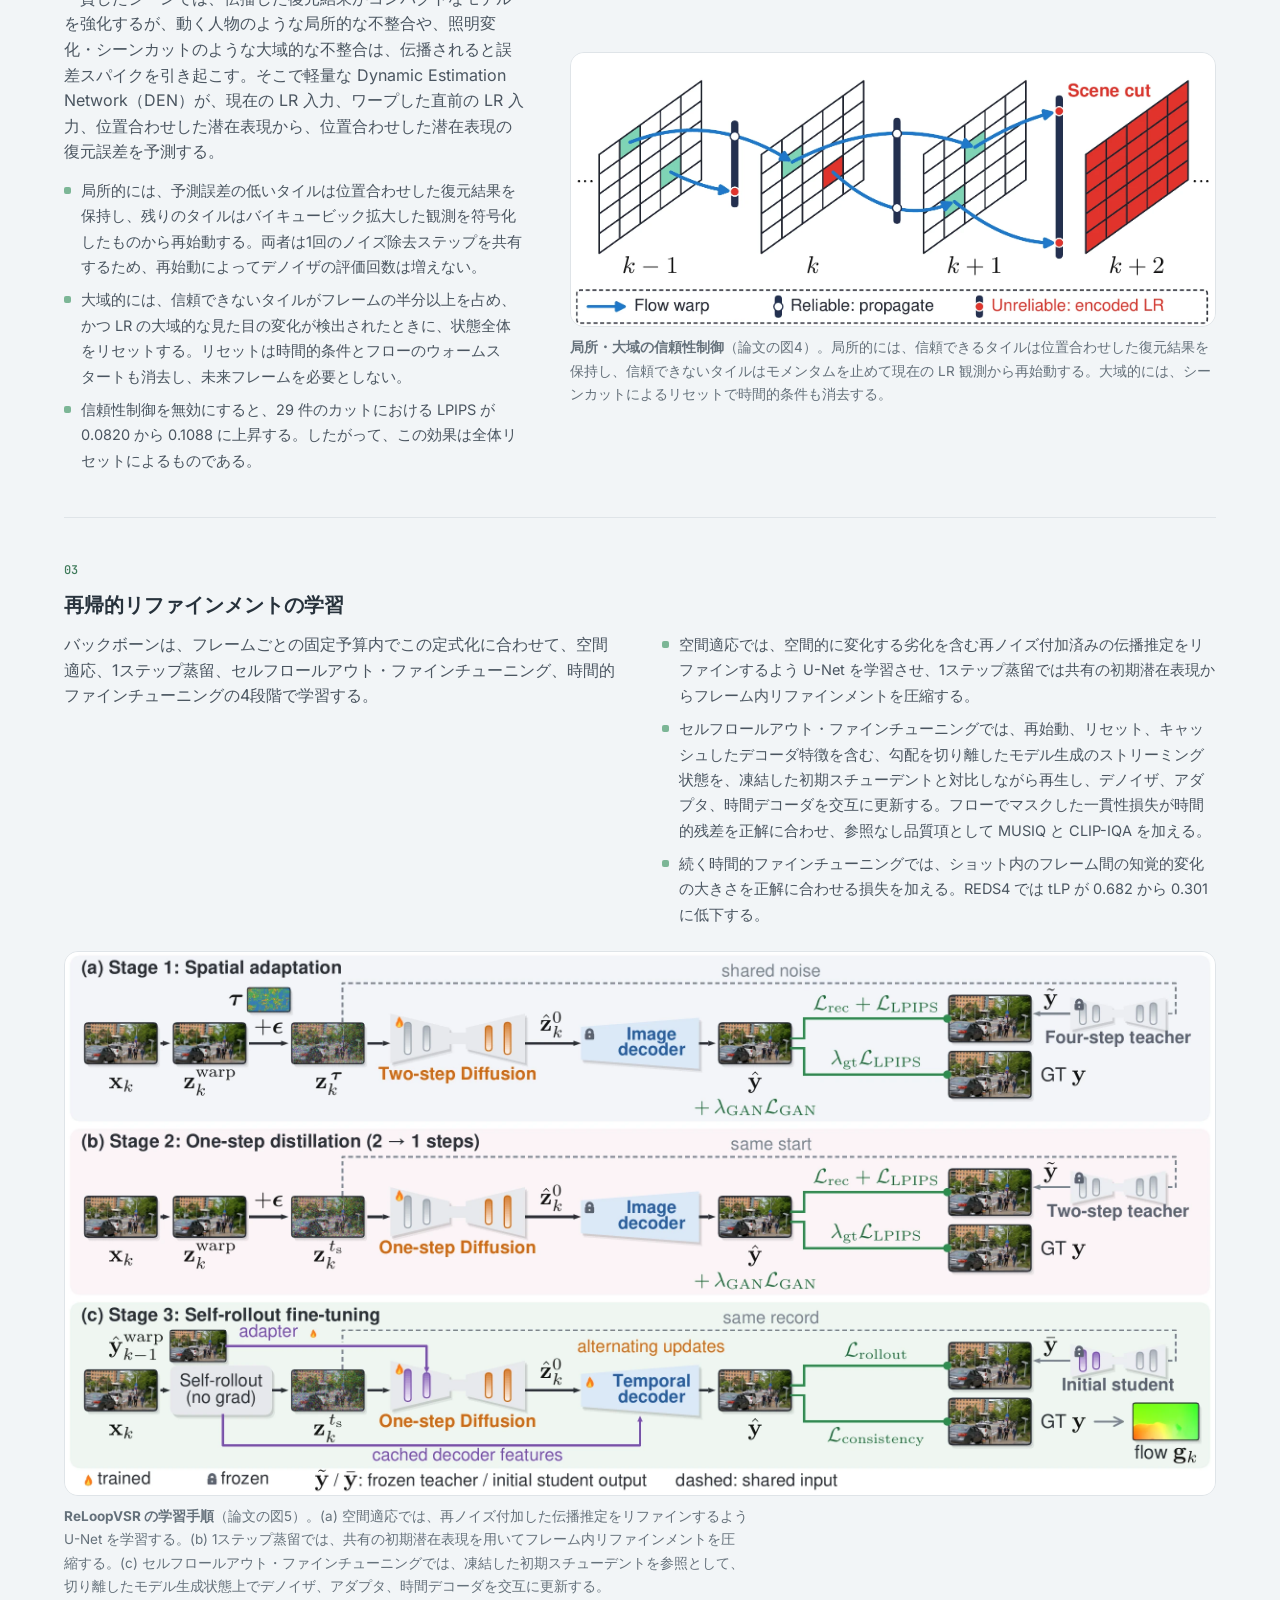
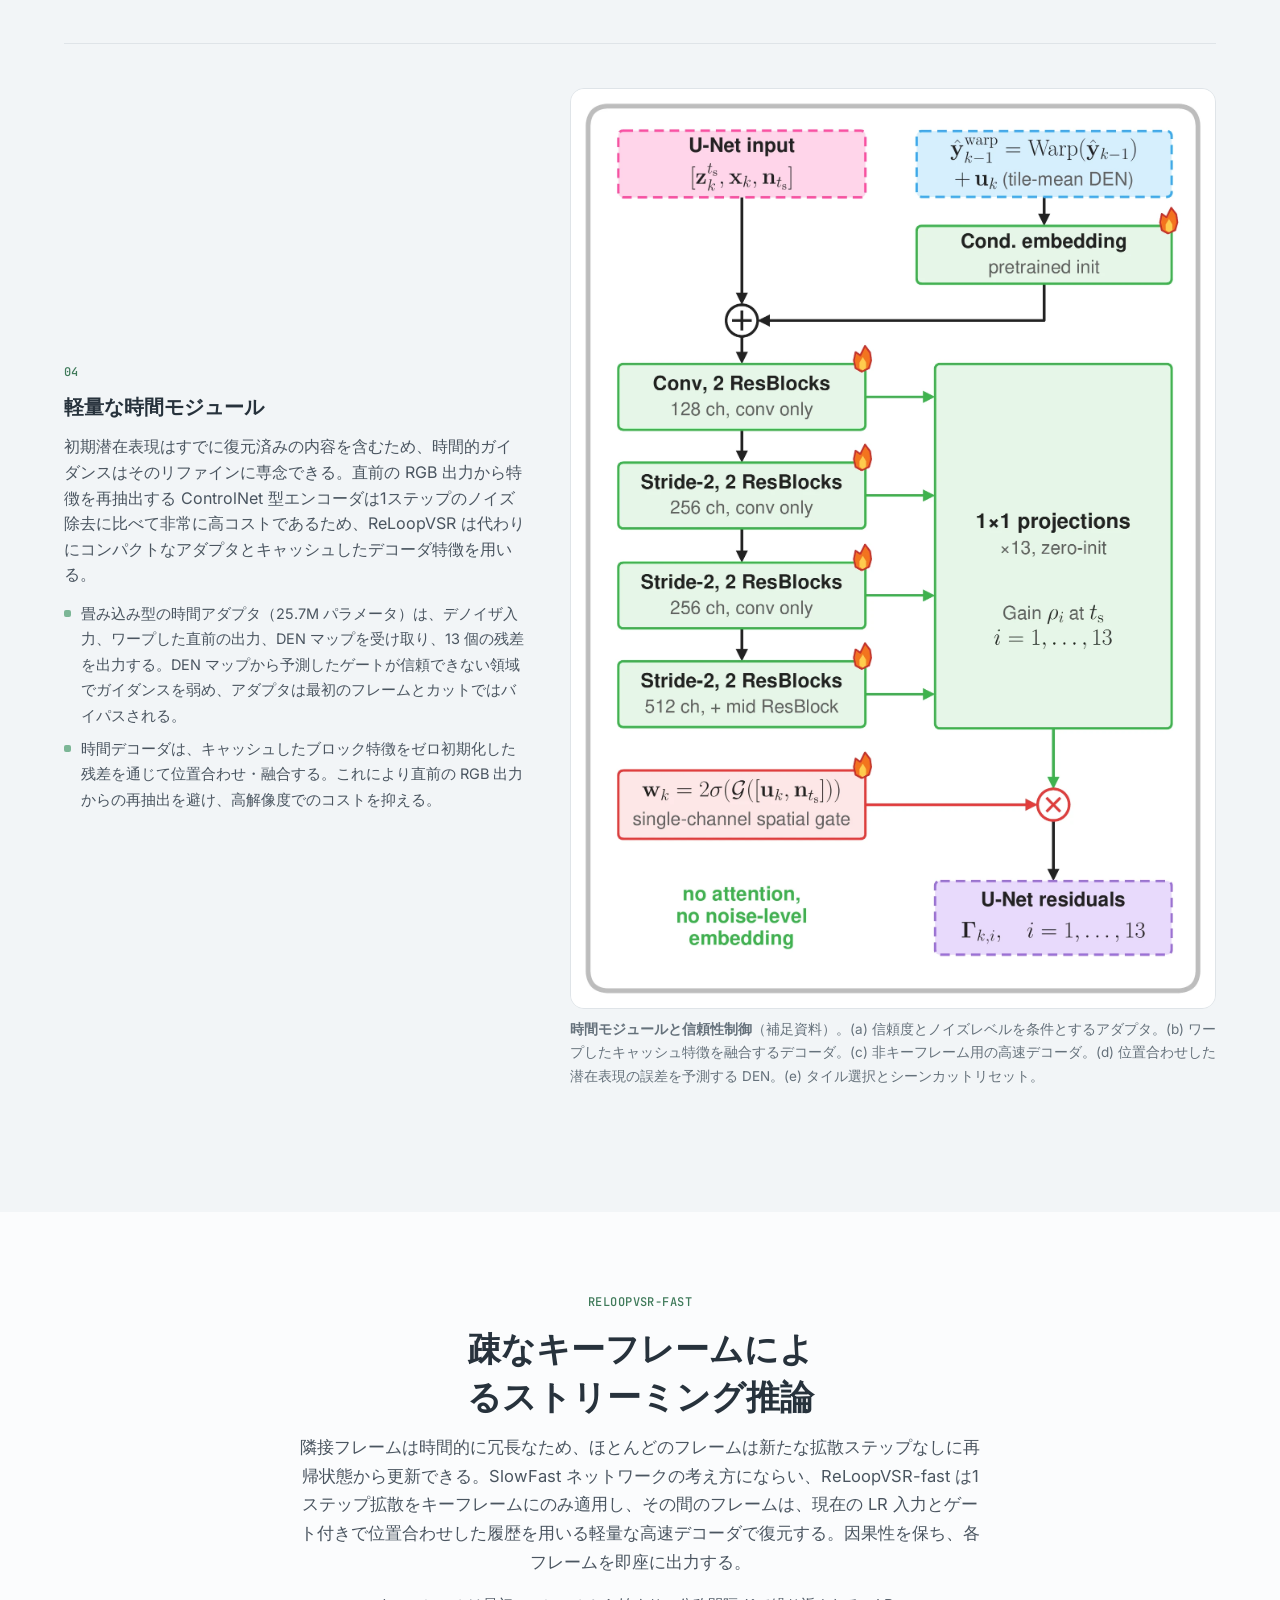
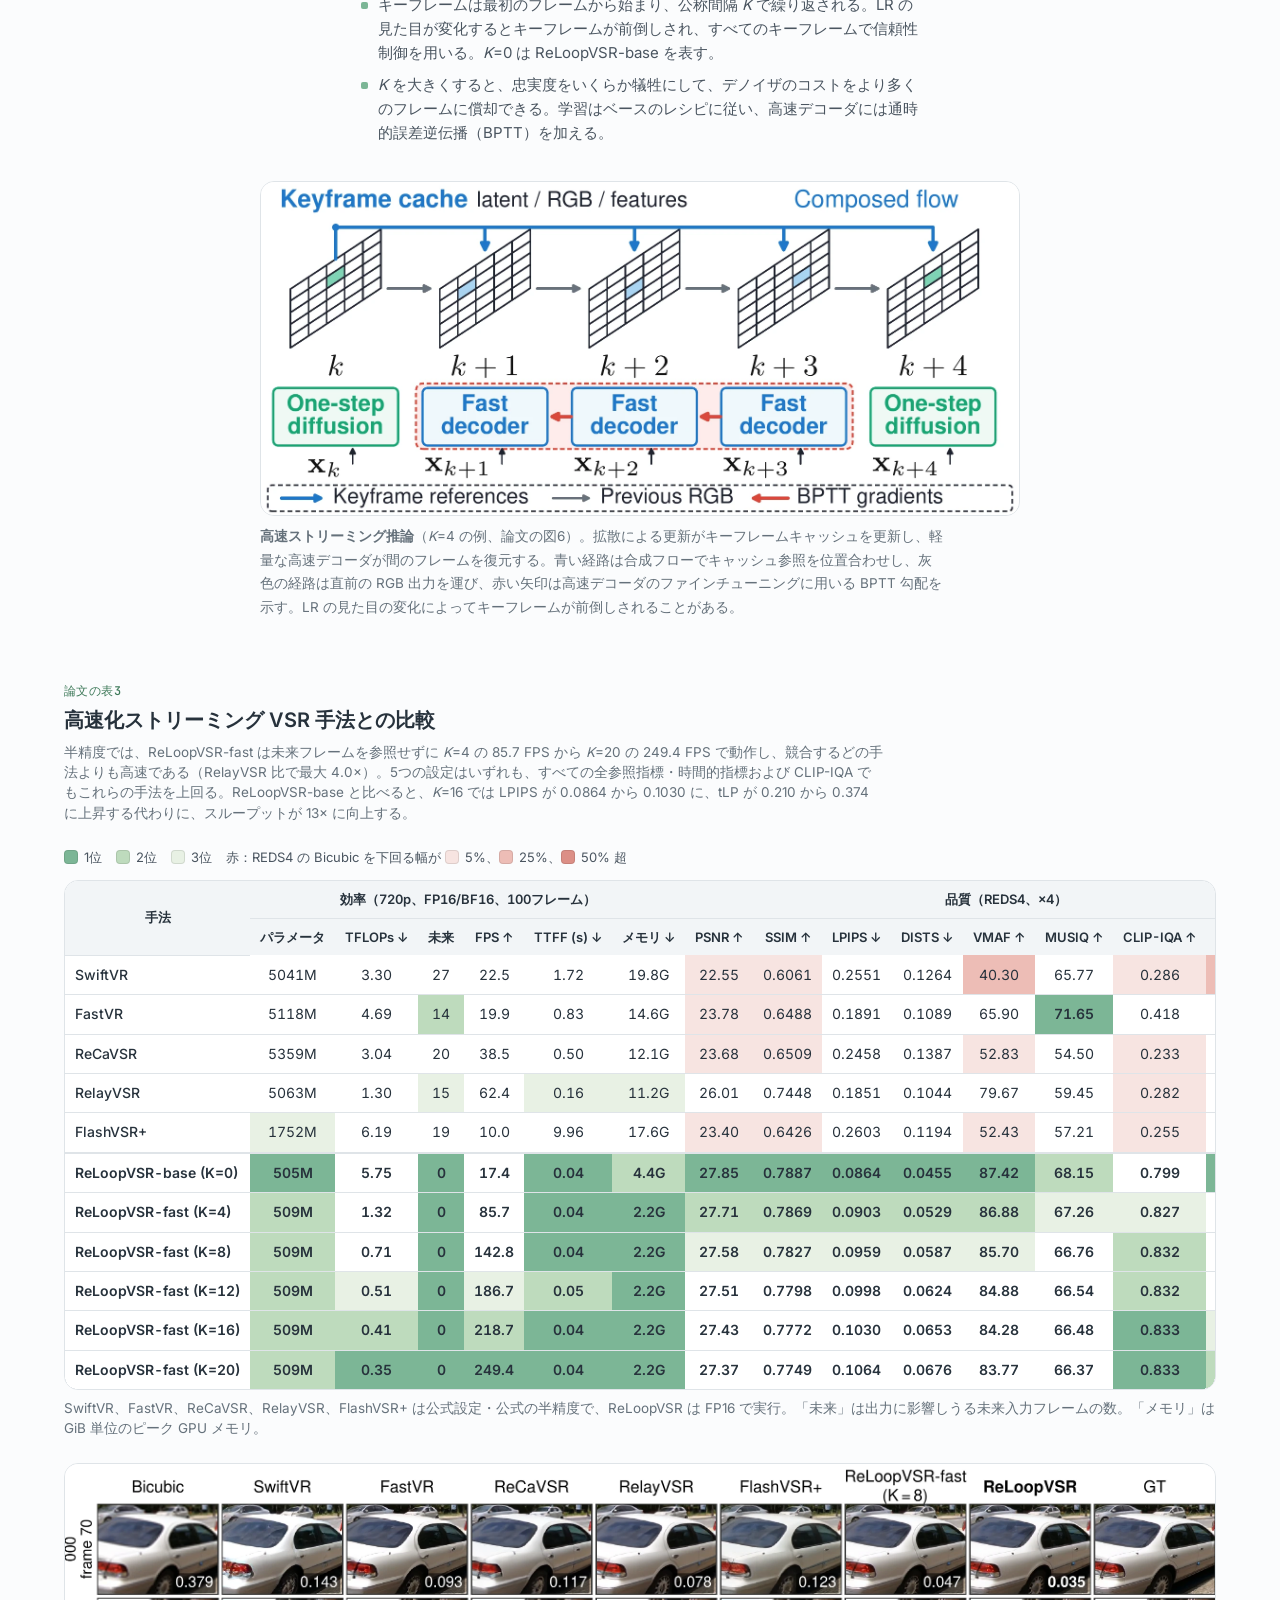
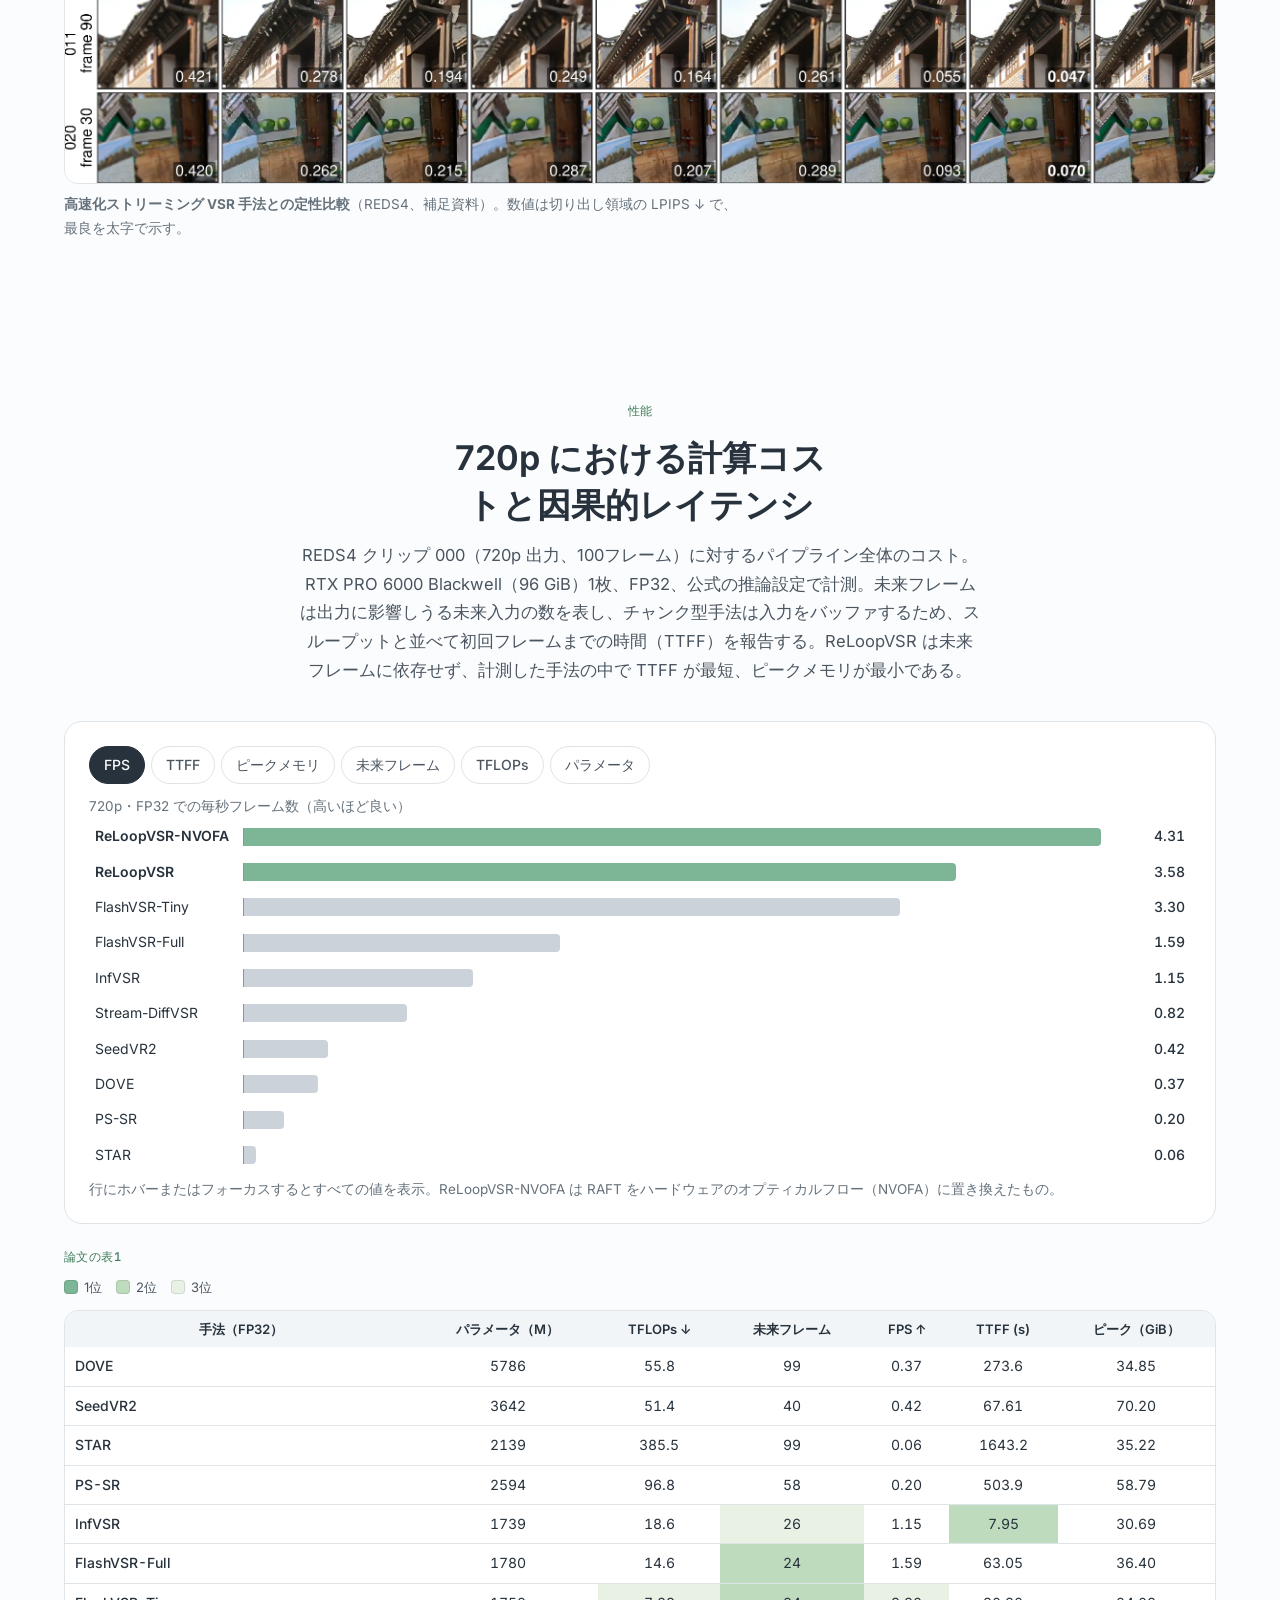
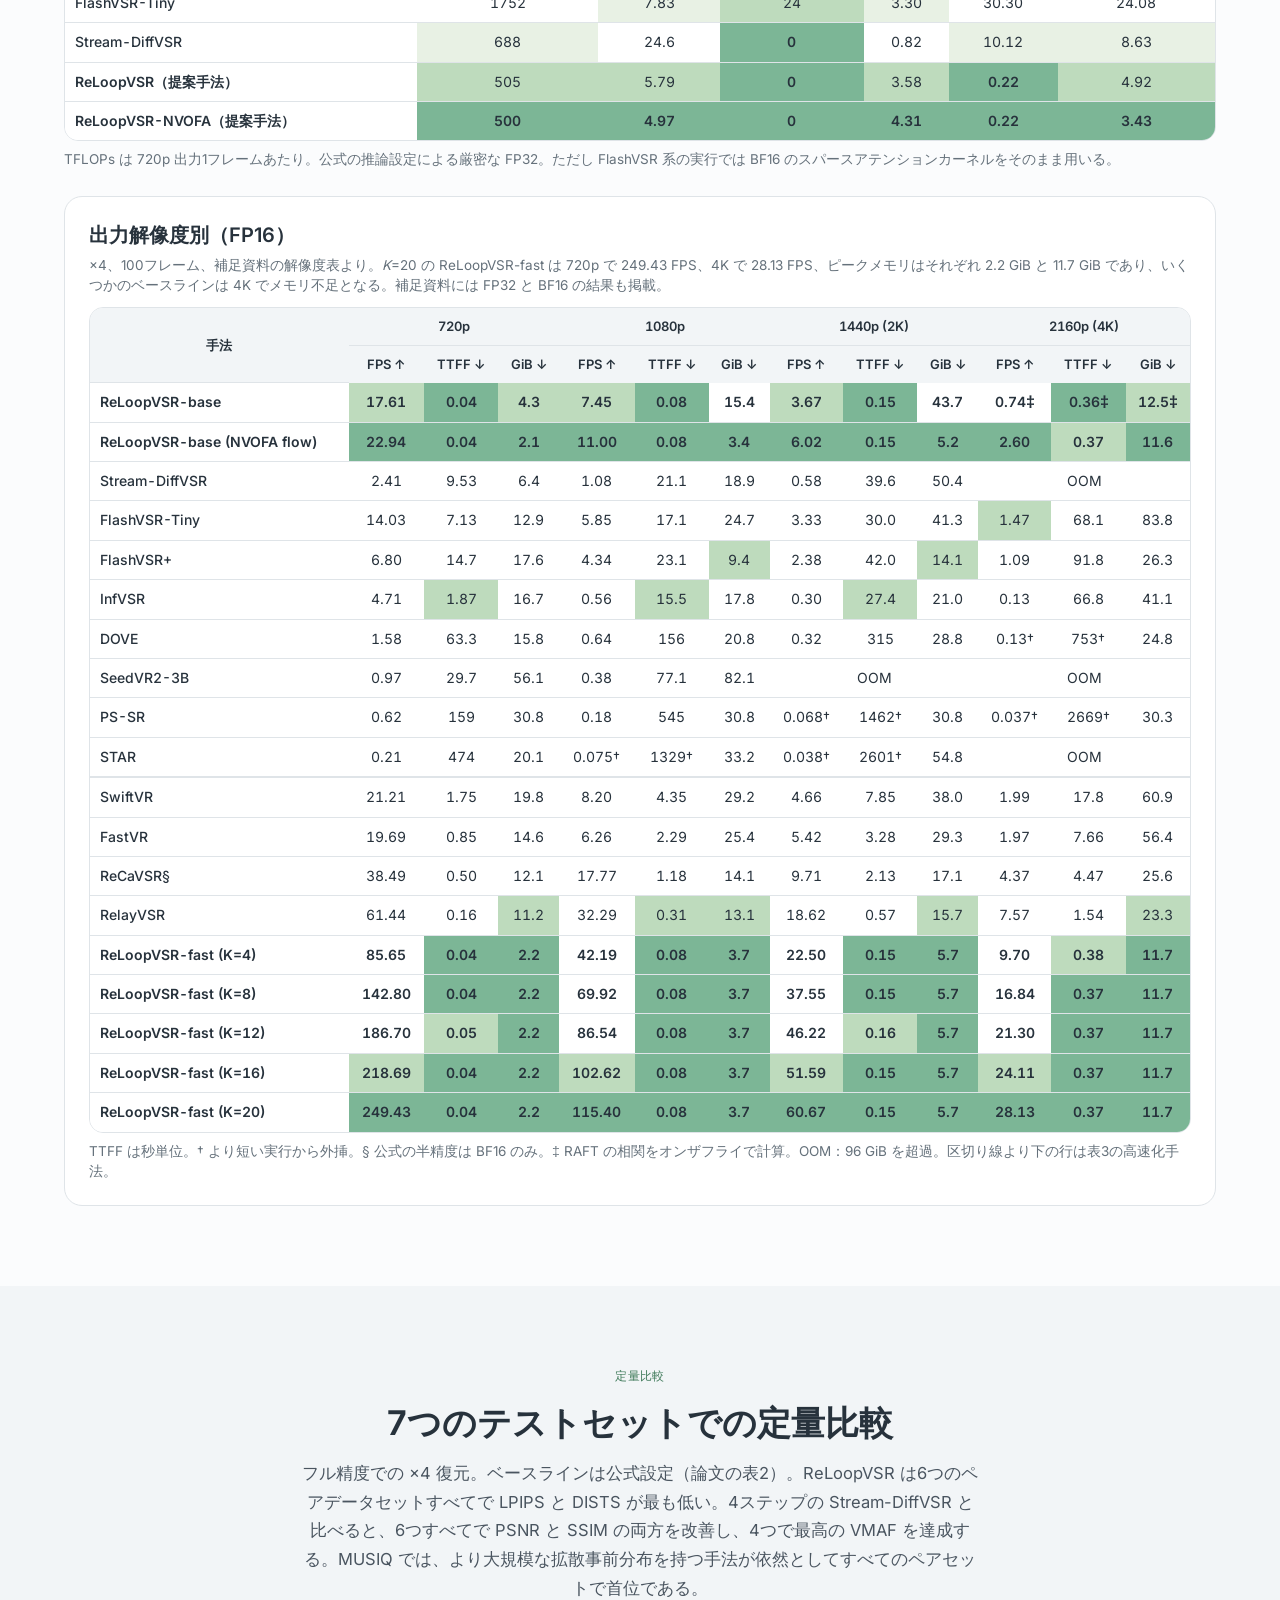
==== commit 74ceae97: "Method: put the DEN video inside section 02, under its heading Co-Authored-By: Claude Opus 5.5 <nore" ====
--- a/ja/index.html
+++ b/ja/index.html
@@ -27,7 +27,7 @@
 <!--/i18n-head-->
 <link rel="icon" href="data:image/svg+xml,%3Csvg xmlns='http://www.w3.org/2000/svg' viewBox='0 0 32 32'%3E%3Crect width='32' height='32' rx='8' fill='%237CB696'/%3E%3Cpath d='M23 11a9 9 0 1 0 1.6 7' fill='none' stroke='%2327323c' stroke-width='3' stroke-linecap='round'/%3E%3Cpath d='m25 6-1 6.6-6.4-1.6' fill='none' stroke='%2327323c' stroke-width='3' stroke-linecap='round' stroke-linejoin='round'/%3E%3C/svg%3E">
 <script>try{var t=localStorage.getItem('dv-theme');if(t==='light'||t==='dark')document.documentElement.setAttribute('data-theme',t)}catch(e){}</script>
-<link rel="stylesheet" href="../assets/style.css?v=20261119d">
+<link rel="stylesheet" href="../assets/style.css?v=20261119f">
 <link rel="stylesheet" href="../assets/schematic.css?v=20261110c">
 <style>#race-chips{grid-column:1/-1;grid-template-columns:repeat(5,minmax(0,1fr));margin-top:0}@media (max-width:760px){#race-chips{grid-template-columns:repeat(2,minmax(0,1fr))}}.rp.oom .rv{opacity:.55}.race-ctl .seg+.seg{margin-left:4px}.note.illus{font-size:12px;text-align:center;margin:6px auto 10px;max-width:none}#race-cap{margin-top:4px;font-size:13px;color:var(--ink-2)}.seg[data-g=res] button,.seg[data-g=k] button{width:auto;min-width:44px;padding:0 9px}</style>
 </head>
@@ -132,9 +132,10 @@
     <figure class="fig-wrap"><div class="fig"><a href="../assets/fig/recurrent_refinement_schematic.webp?v=20261117f"><img src="../assets/fig/recurrent_refinement_schematic.webp?v=20261117f" width="1600" height="943" loading="lazy" decoding="async" alt="上：2つのシーンカットを含むフィルムストリップ。ReLoopVSR は直近のカット以降の現在と過去のフレームを用いる一方、チャンク型 DiT はカットをまたいで n 枚の未来フレームをバッファする。下：ReLoopVSR は LR フローで直前の出力をワープし、位置合わせした結果を再ノイズ付加し、現在の LR フレームを用いて蒸留済みの1ステップでリファインし、新しい出力を再帰的リファインメントとしてフィードバックする。"></a></div>
     <figcaption><b>ストリーミング入力と再帰的リファインメント</b>（論文の図2）。チャンク型 DiT 手法は <i>n</i> 枚の未来フレームをバッファするため、レイテンシが増え、カットをまたいで無関係な内容が混ざる。ReLoopVSR は直近のカット以降の現在と過去のフレームのみを用い、再帰的リファインメントにより自己回帰的に時空間モメンタムを構築する。</figcaption></figure></div>
 
+  <div class="den-head"><span class="num">02</span><h3>局所・大域の信頼性制御</h3></div>
   <figure class="fig-wrap den-vid"><div class="fig"><video class="autovid" muted loop playsinline preload="none" width="1600" height="666" poster="../media/poster/den_web.webp" data-src="../media/video/den_web.mp4" data-src-lite="media/video/den_web-lite.mp4" aria-label="DEN の可視化：ReLoopVSR の出力に DEN が予測した誤差を重ね、再開したタイルをシアンの枠で、シーンカットを赤で示しています。右側は入力と ReLoopVSR の出力です。"></video></div>
     <figcaption><b>信頼性制御の動作。</b>ヒートマップ：DEN が予測した誤差。シアンの枠：現在のフレームから再開したタイル。赤い枠：シーンカットによるリセット。下のバーはフレームごとの再開タイルの割合を示します。</figcaption></figure>
-  <div class="feature"><div class="ft"><span class="num">02</span><h3>局所・大域の信頼性制御</h3>
+  <div class="feature after-vid"><div class="ft">
     <p>一貫したシーンでは、伝播した復元結果がコンパクトなモデルを強化するが、動く人物のような局所的な不整合や、照明変化・シーンカットのような大域的な不整合は、伝播されると誤差スパイクを引き起こす。そこで軽量な Dynamic Estimation Network（DEN）が、現在の LR 入力、ワープした直前の LR 入力、位置合わせした潜在表現から、位置合わせした潜在表現の復元誤差を予測する。</p>
     <ul><li>局所的には、予測誤差の低いタイルは位置合わせした復元結果を保持し、残りのタイルはバイキュービック拡大した観測を符号化したものから再始動する。両者は1回のノイズ除去ステップを共有するため、再始動によってデノイザの評価回数は増えない。</li><li>大域的には、信頼できないタイルがフレームの半分以上を占め、かつ LR の大域的な見た目の変化が検出されたときに、状態全体をリセットする。リセットは時間的条件とフローのウォームスタートも消去し、未来フレームを必要としない。</li><li>信頼性制御を無効にすると、29 件のカットにおける LPIPS が 0.0820 から 0.1088 に上昇する。したがって、この効果は全体リセットによるものである。</li></ul></div>
     <figure class="fig-wrap"><div class="fig"><a href="../assets/fig/den_motivation.webp?v=20261117f"><img src="../assets/fig/den_motivation.webp?v=20261117f" width="1600" height="679" loading="lazy" decoding="async" alt="信頼性制御の図解。局所的には、信頼できるタイルは位置合わせした復元結果を保持し、信頼できないタイルは現在の LR 観測から再始動する。大域的には、シーンカットで状態をリセットし、時間的条件を消去する。"></a></div>
--- a/assets/style.css
+++ b/assets/style.css
@@ -309,3 +309,5 @@
 html:lang(ko) body{word-break:keep-all;overflow-wrap:break-word}
 :is(html:lang(zh),html:lang(ja),html:lang(ko)) :is(.head p,.lede,.fig-wrap figcaption,.feature li,.faq p){line-height:1.75}
 .fig-wrap.den-vid{max-width:1080px;margin:8px auto 4px}.fig-wrap.den-vid video{display:block;width:100%;height:auto;border-radius:10px;background:#101418}.fig-wrap.den-vid figcaption{max-width:none}
+.den-head{border-top:1px solid var(--line);padding-top:44px}.den-head h3{margin-top:6px}.fig-wrap.den-vid{margin-top:14px}.feature.after-vid{border-top:0;padding-top:20px}
+@media (max-width:900px){.den-head{padding-top:32px}.feature.after-vid{padding-top:12px}}
